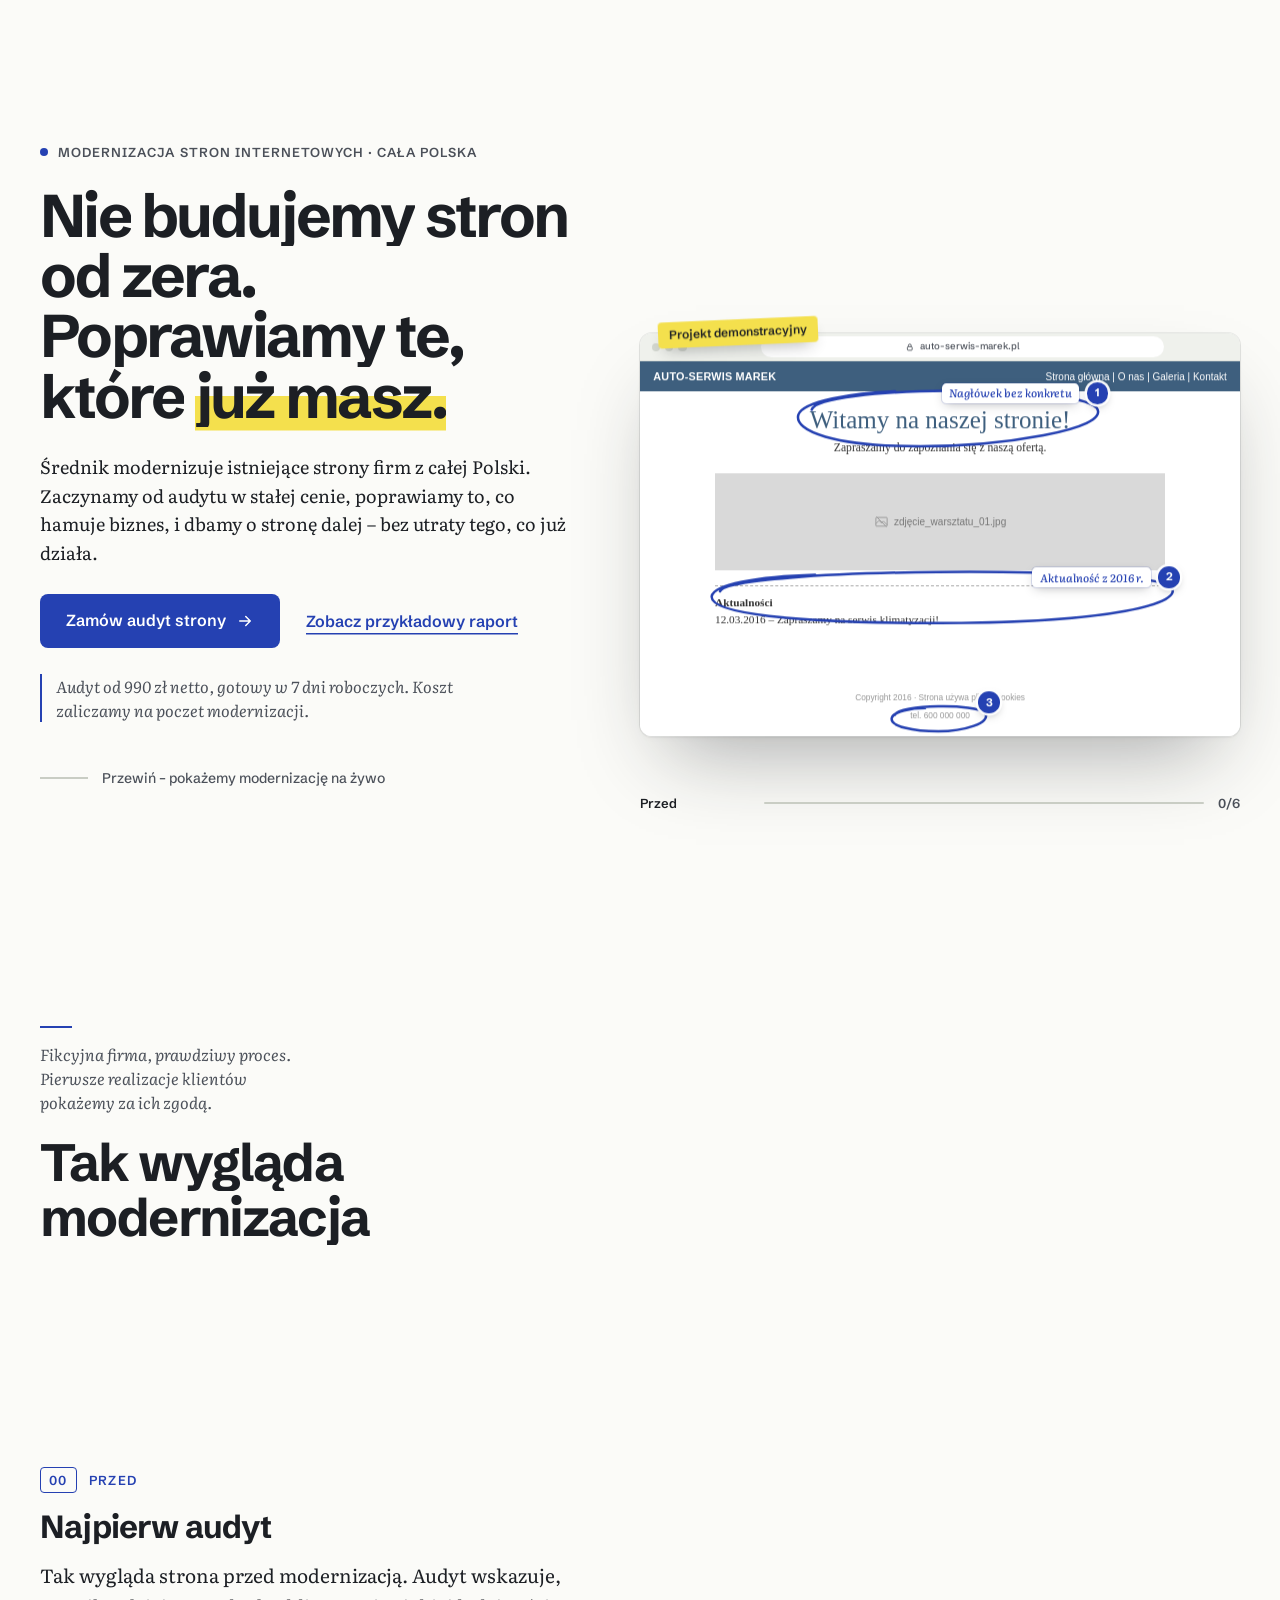
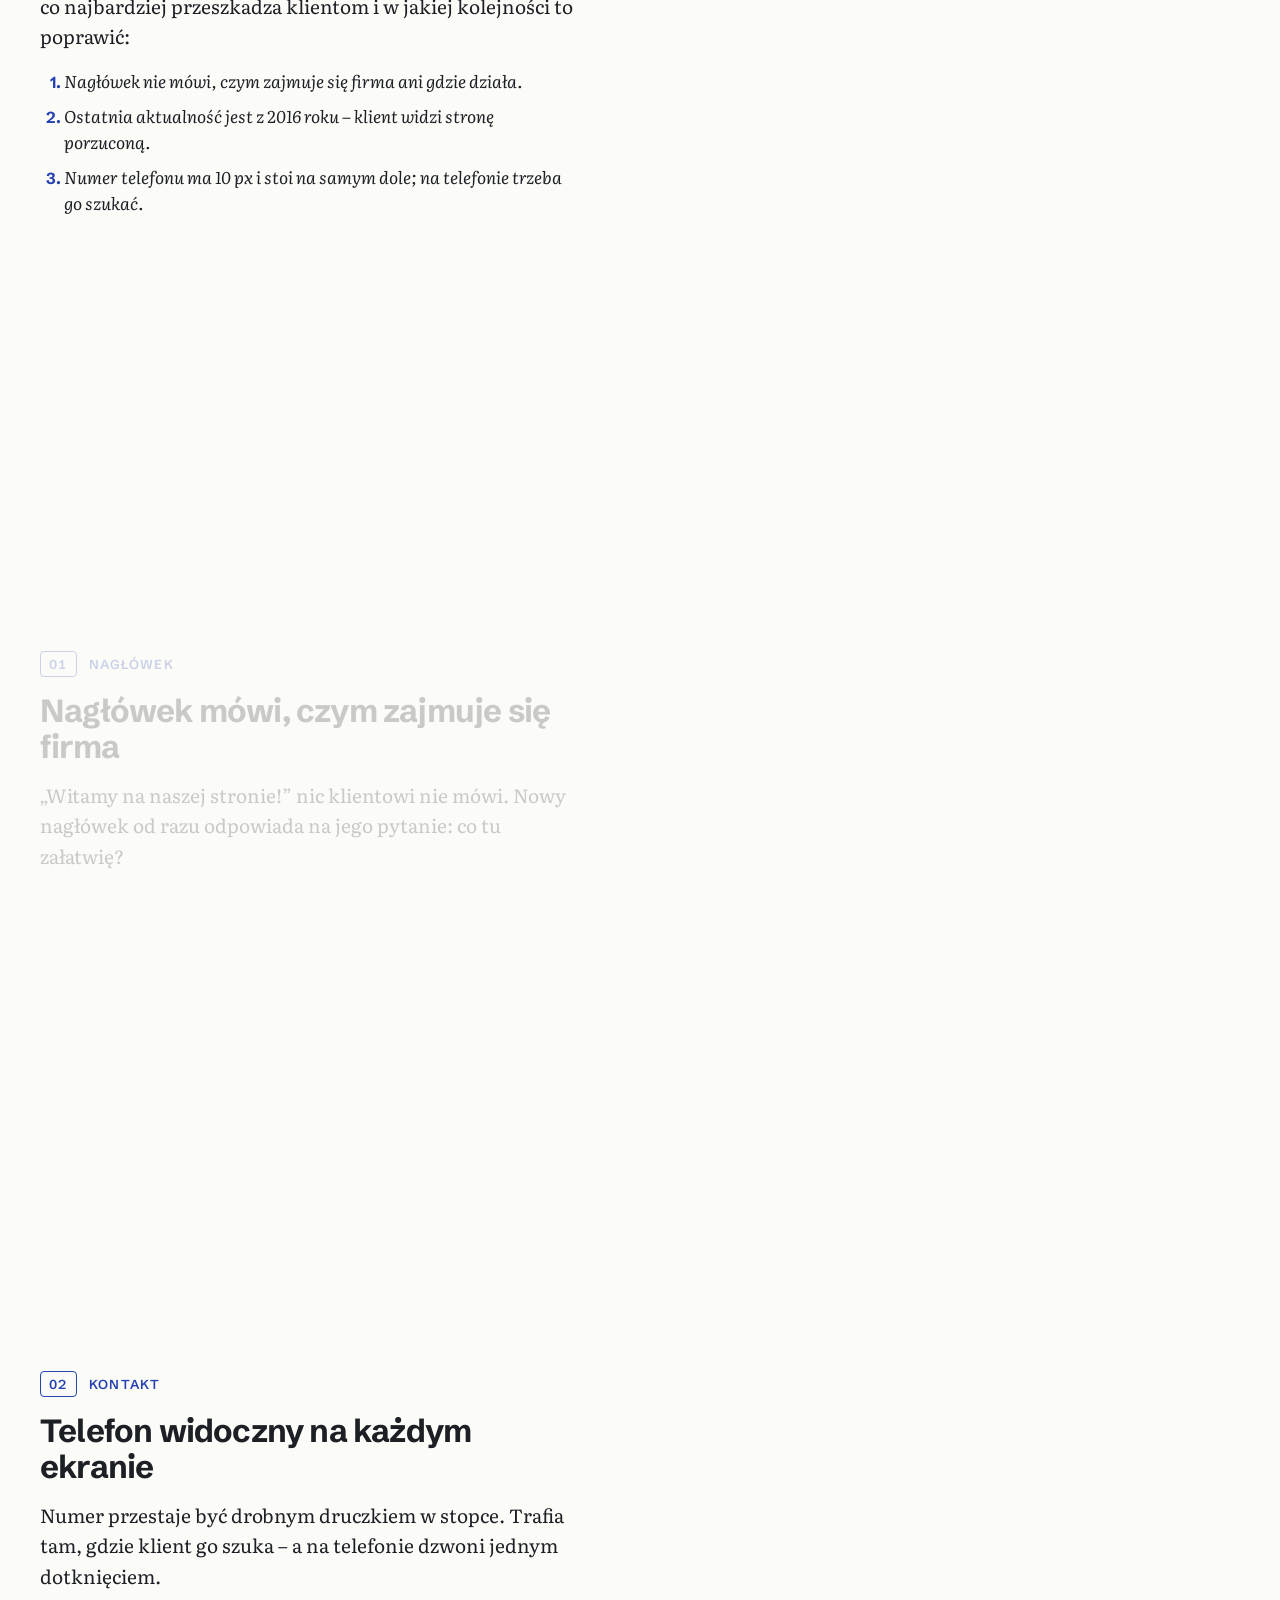
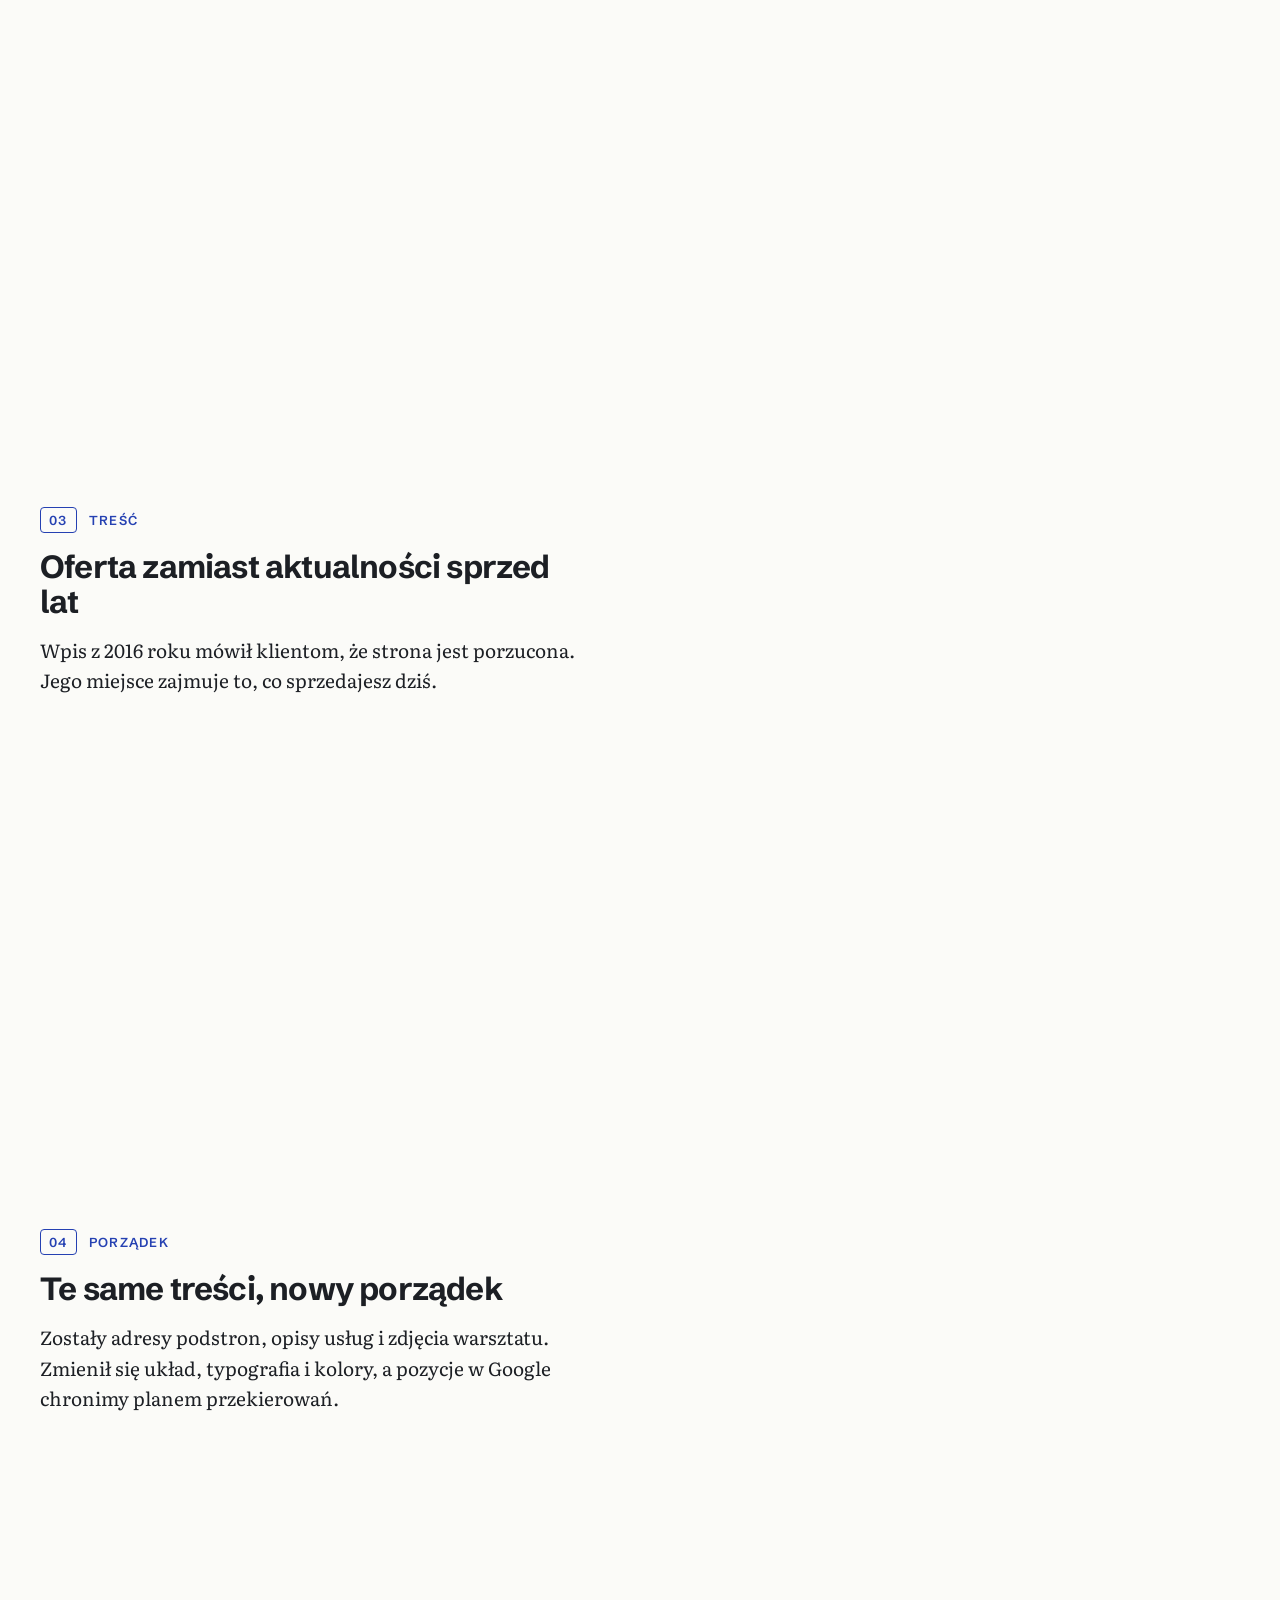
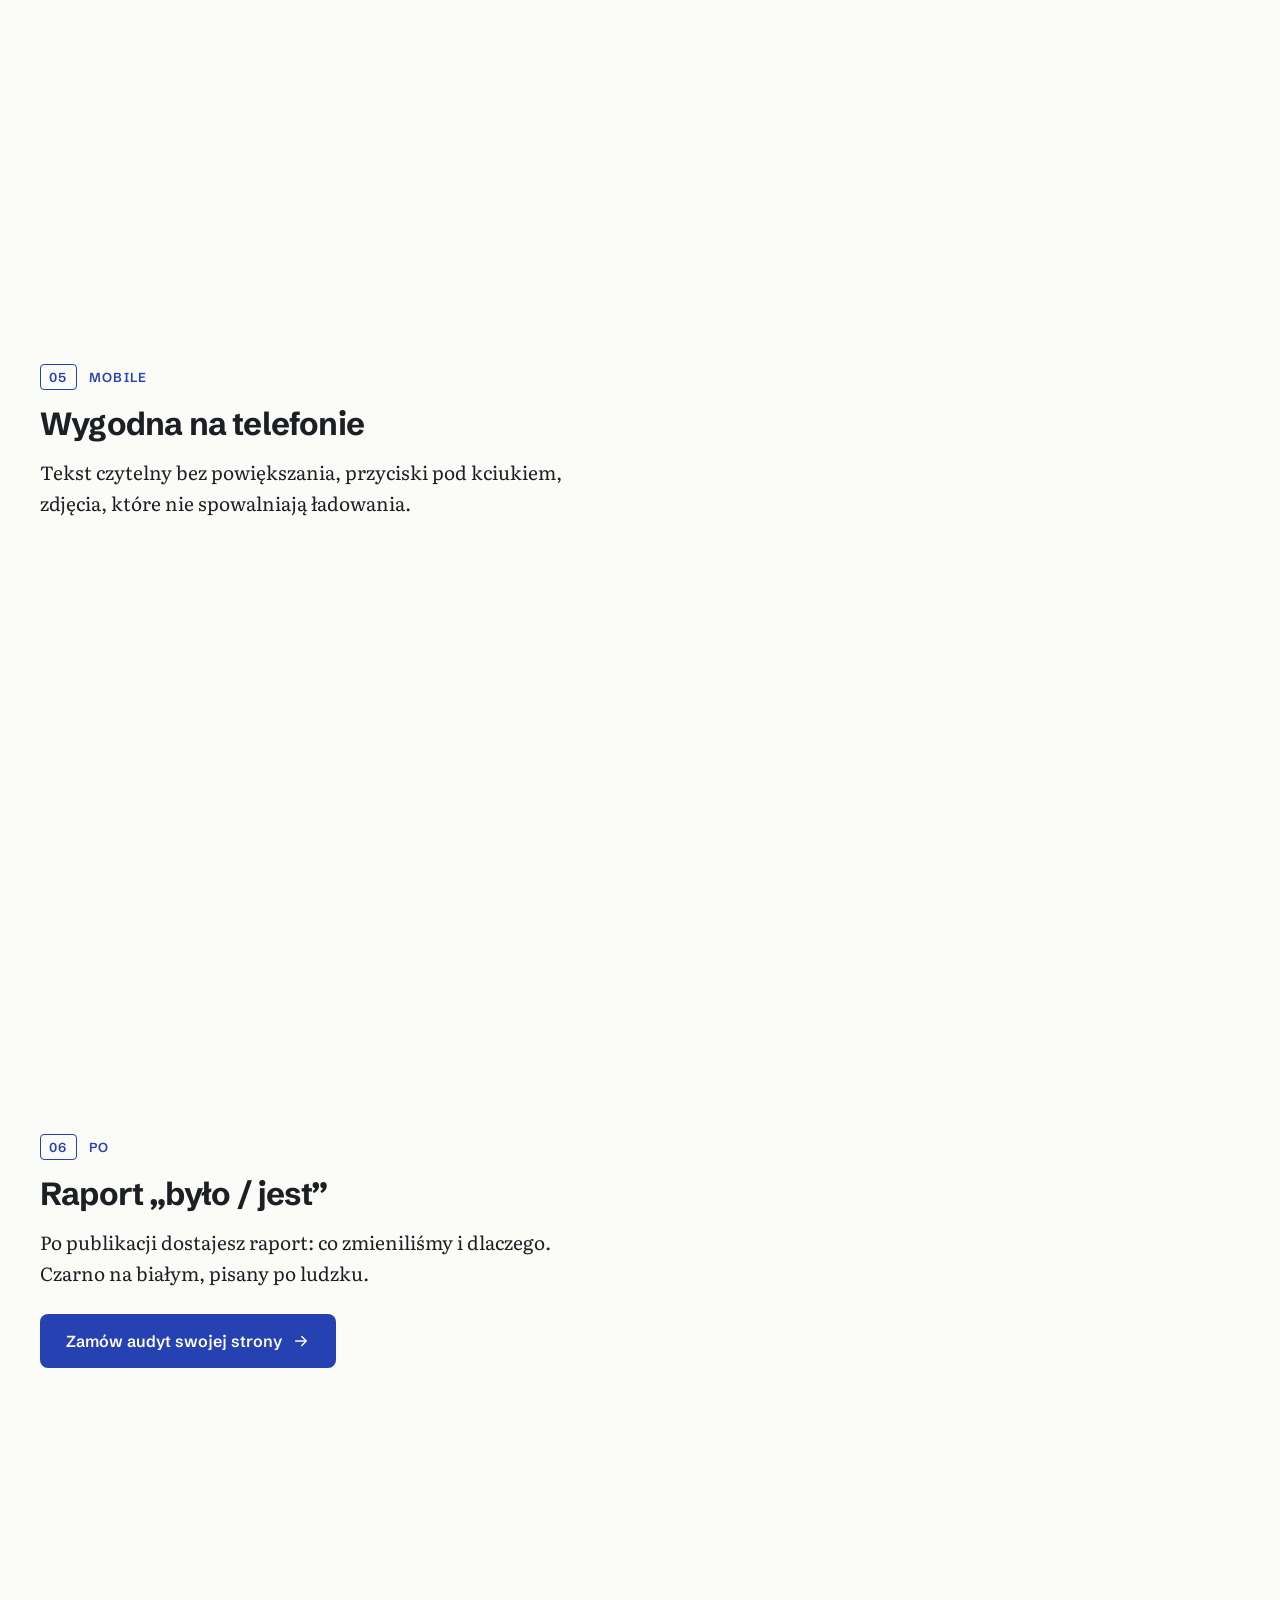
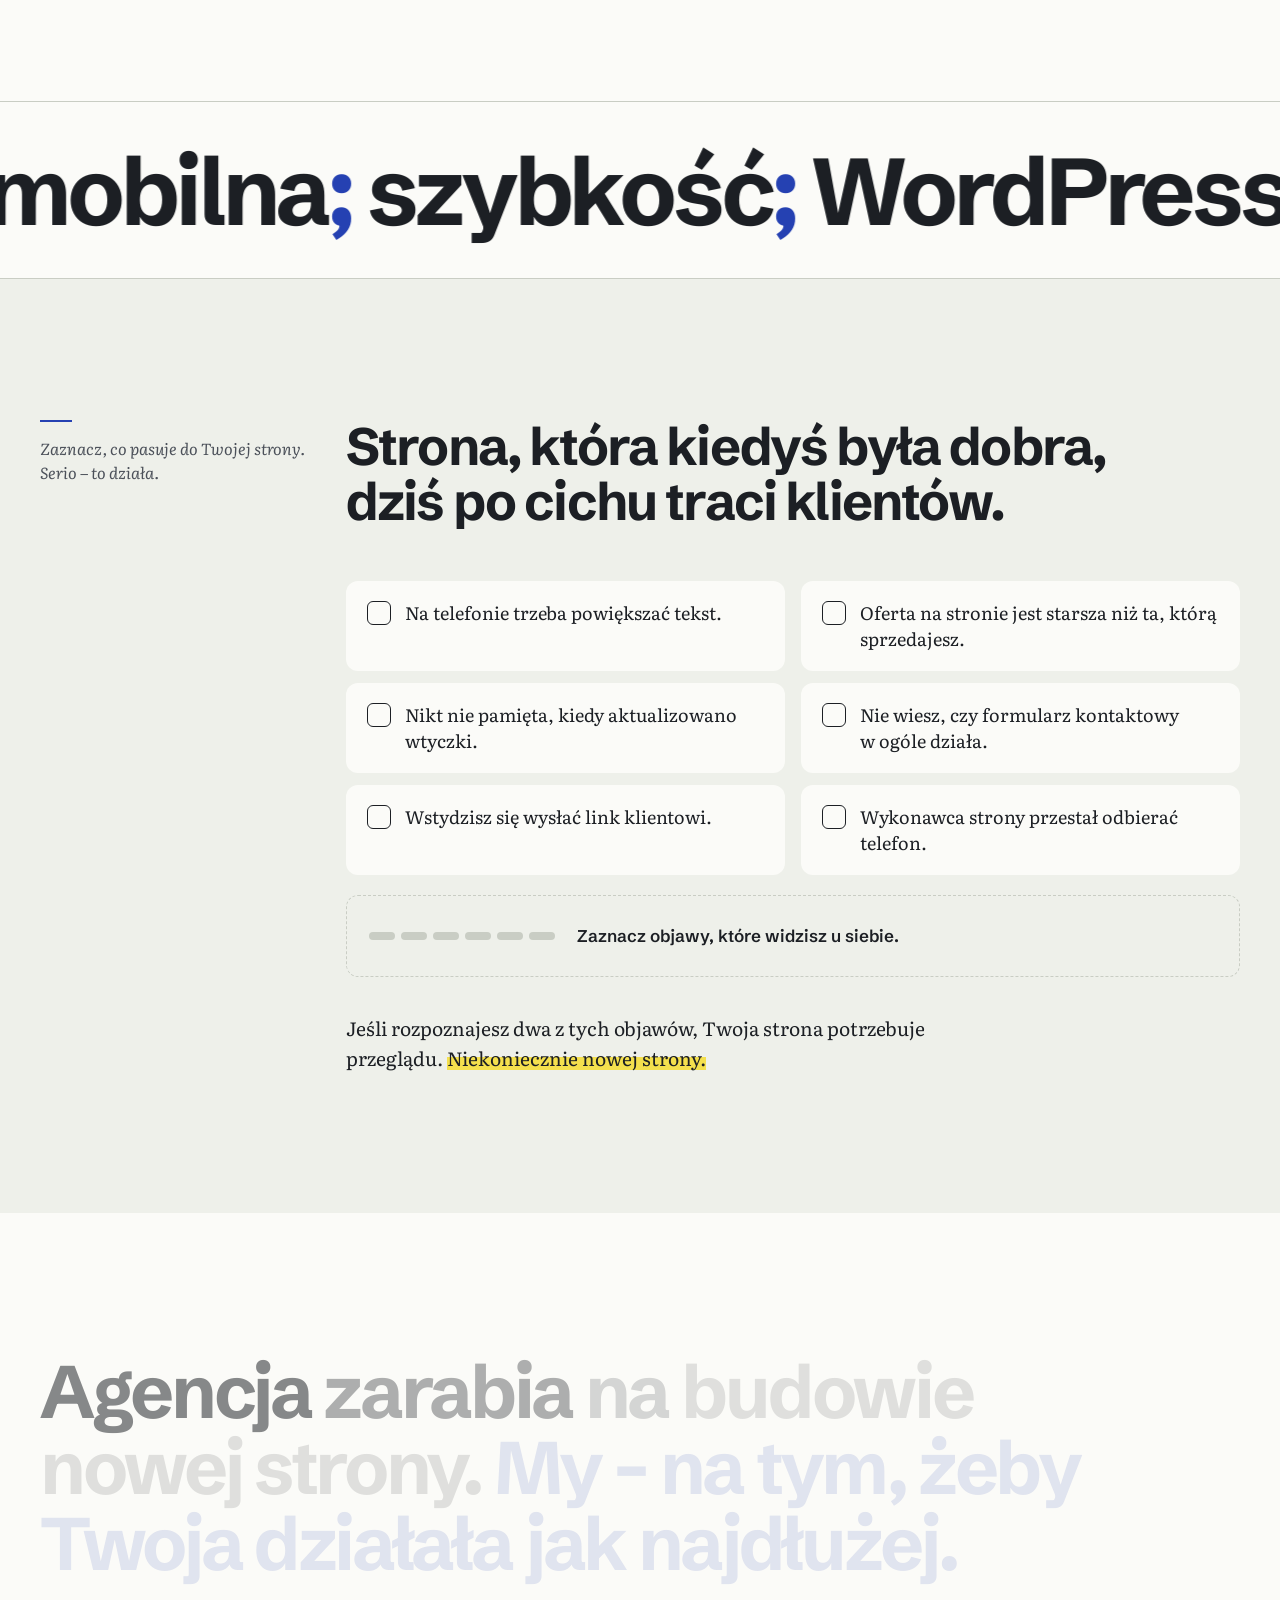
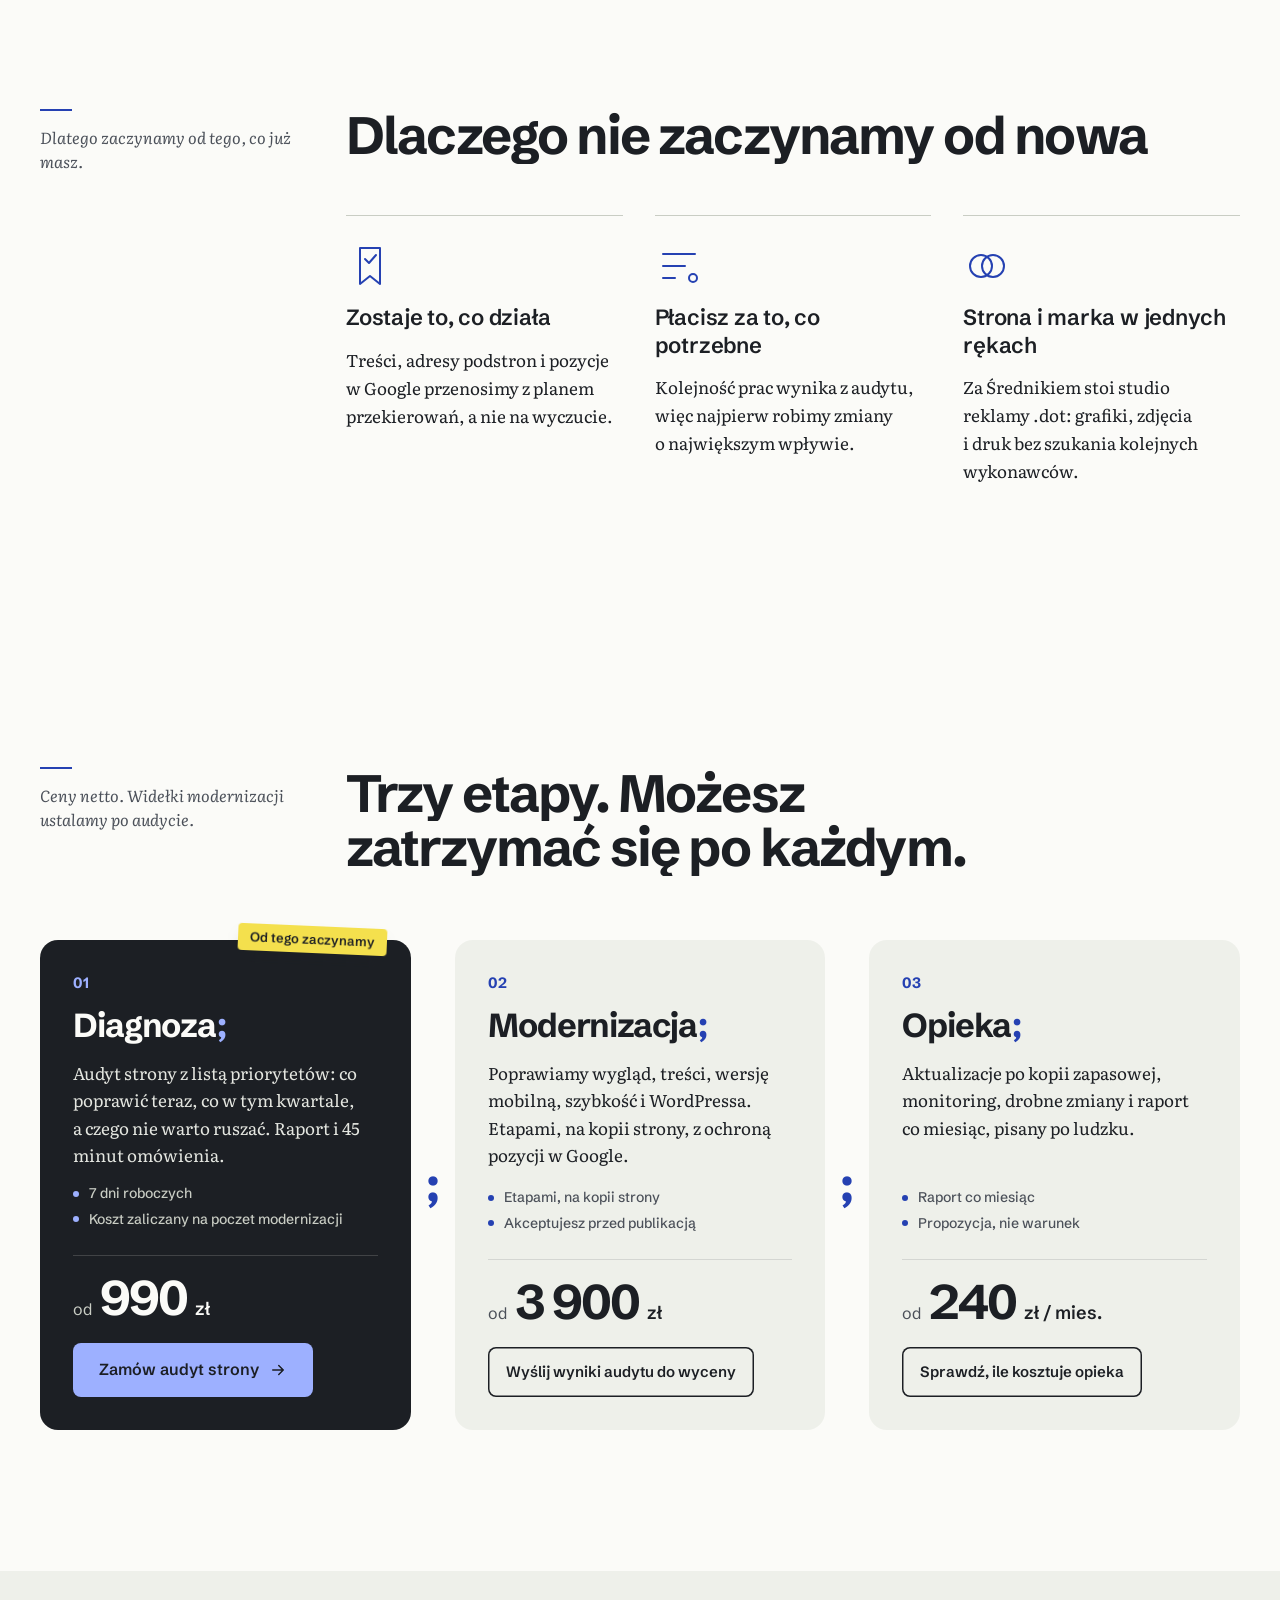
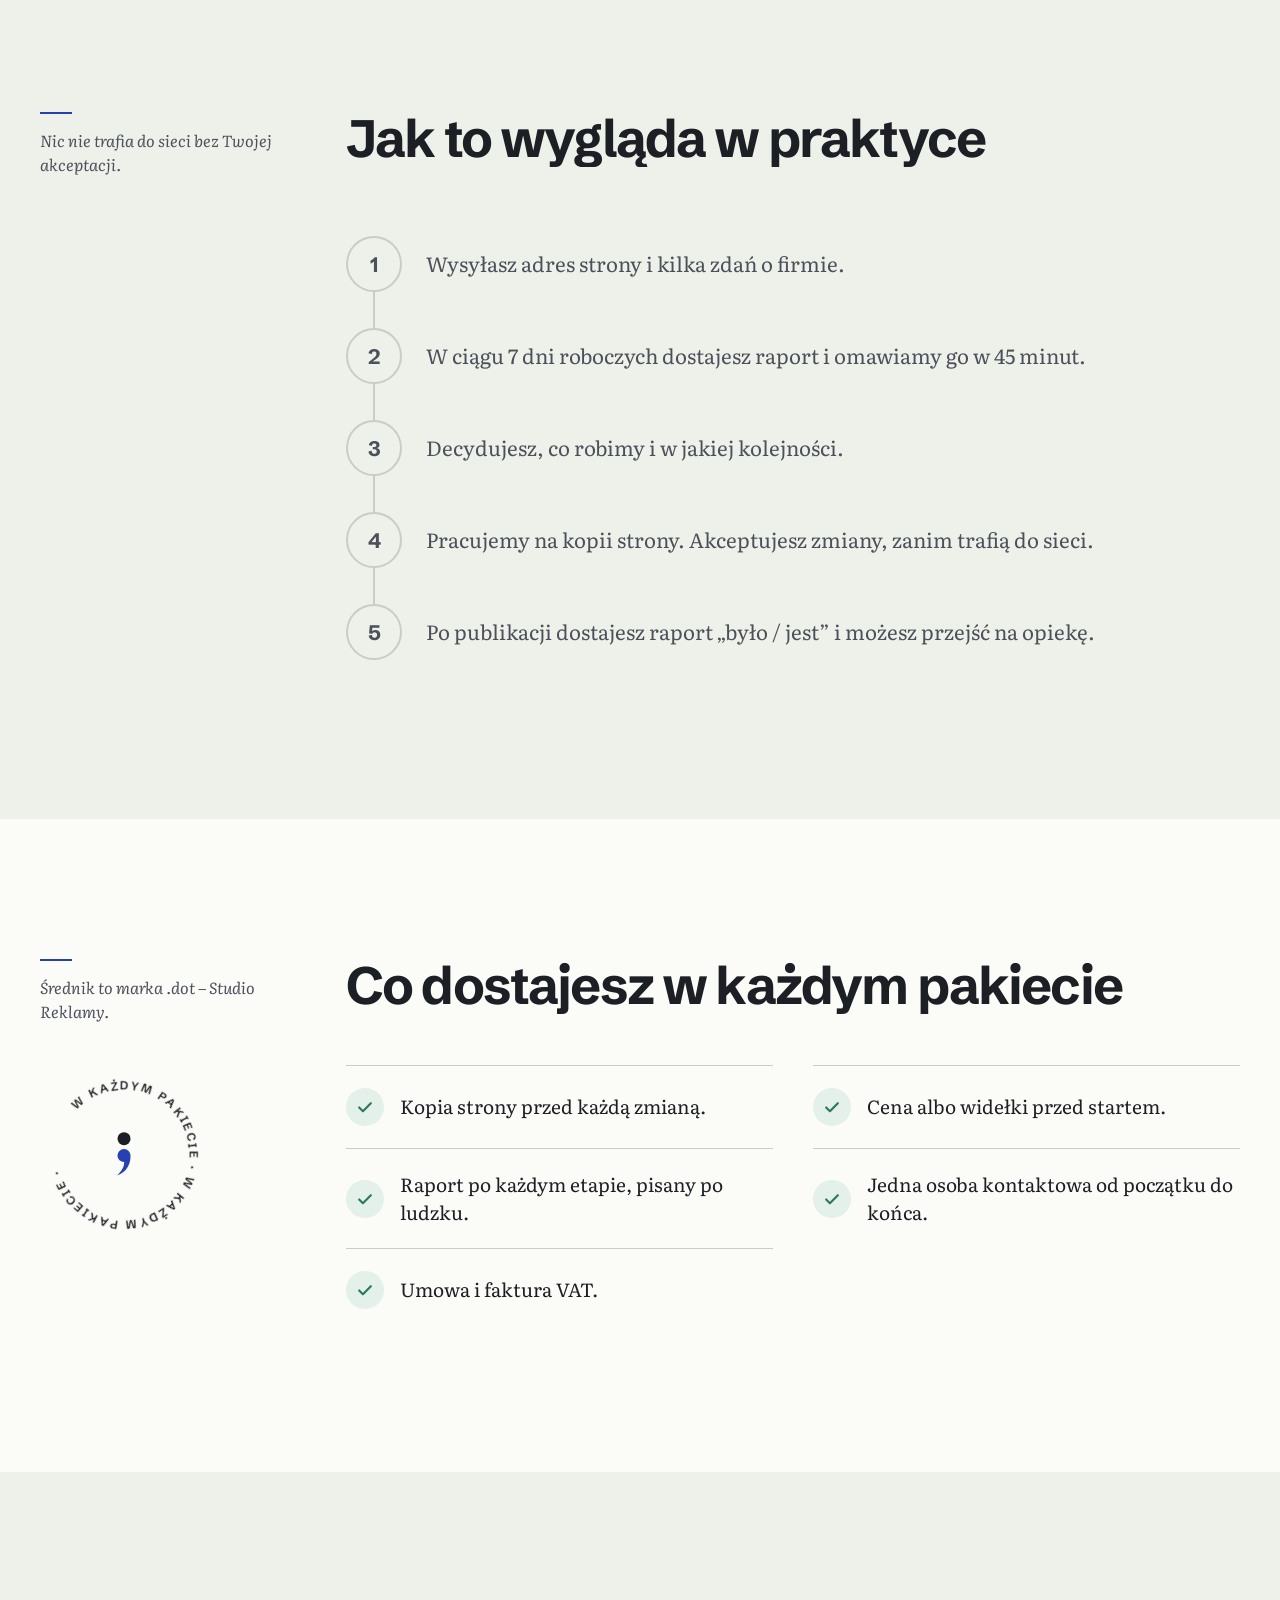
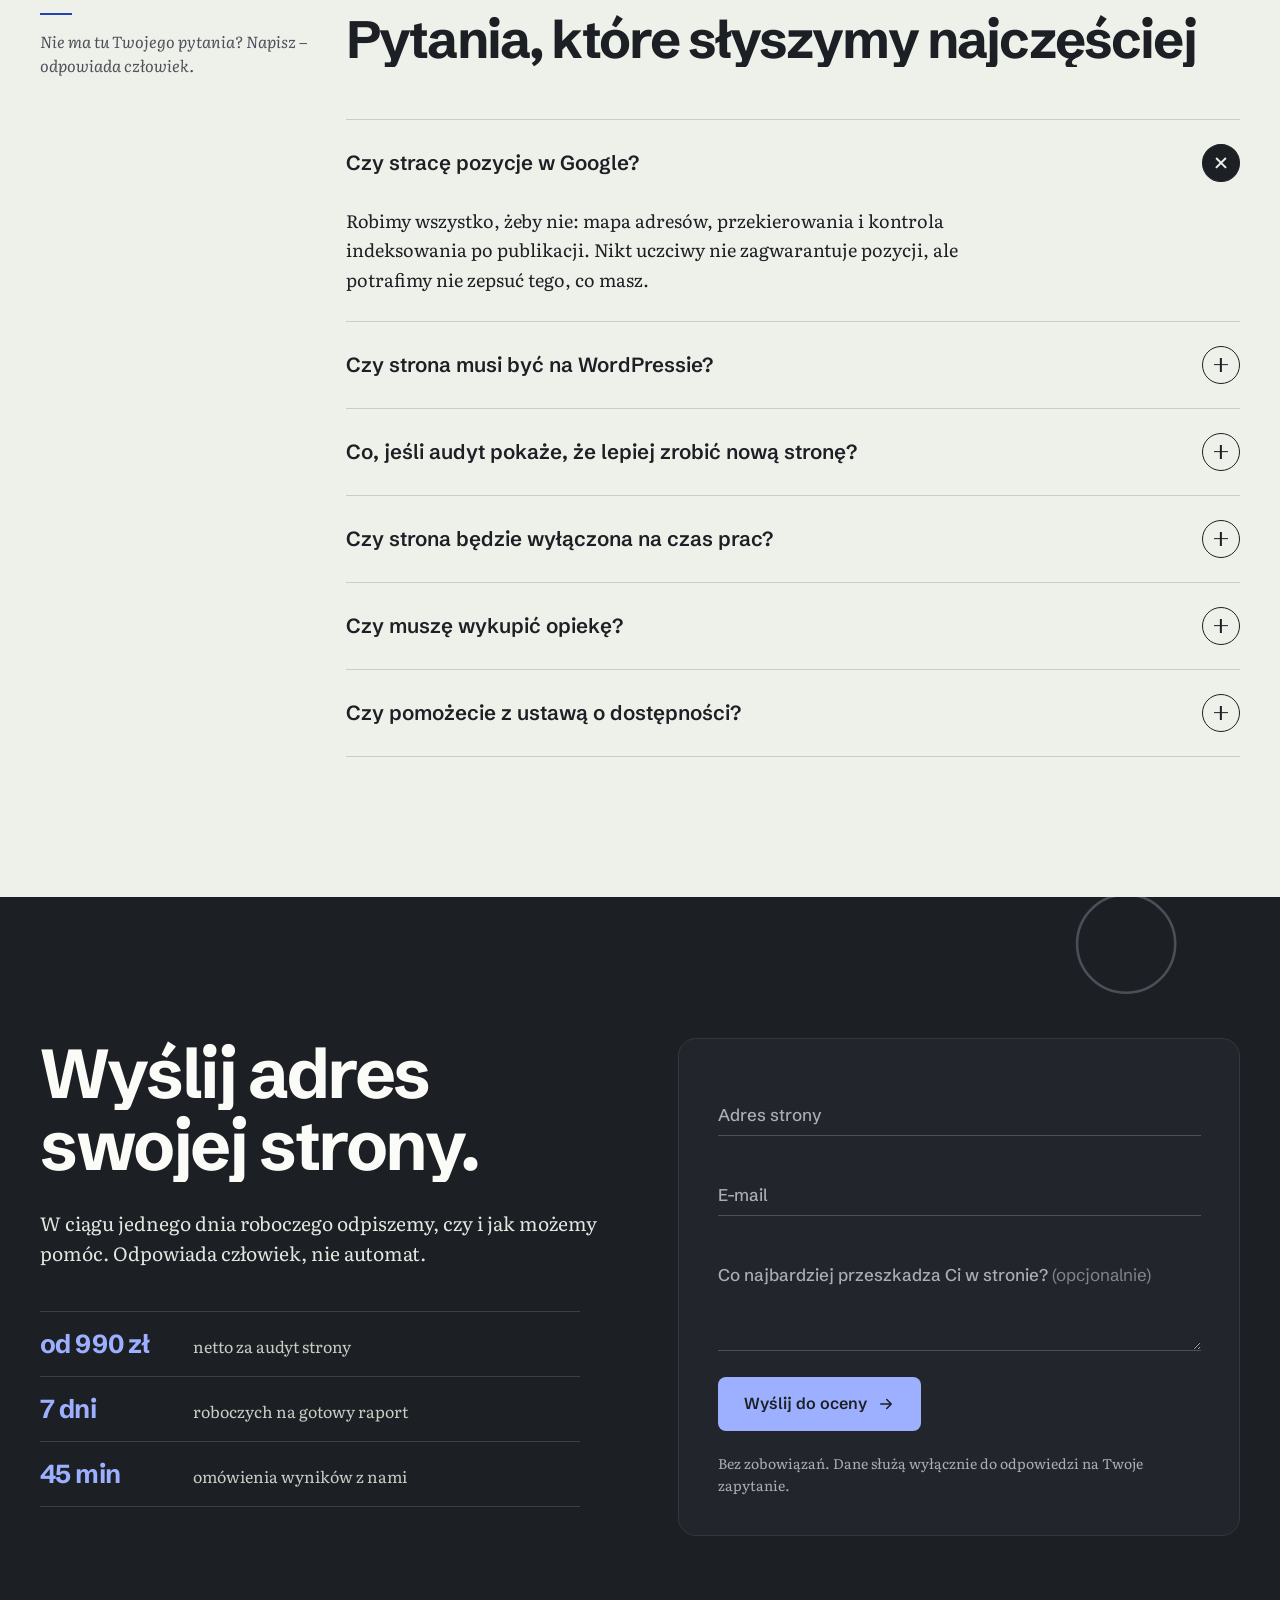
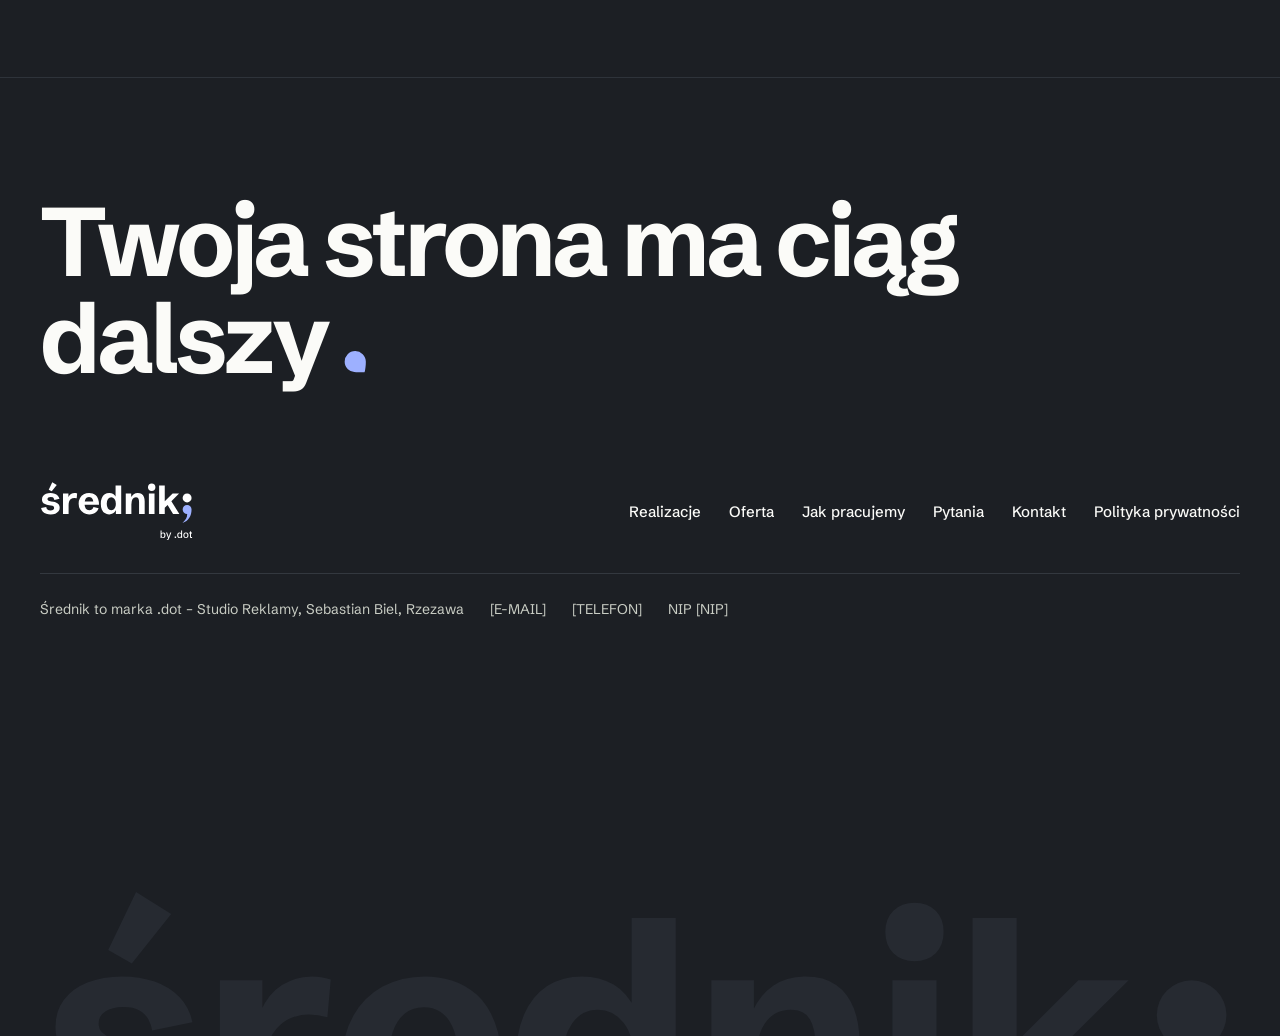
==== index.html @ ba00b5cf "Strona główna Średnik by .dot z animacjami Statyczna strona (HTML/CSS/JS) zbudowana na podstawie pro" ====
<!doctype html>
<html lang="pl" class="no-js" data-theme="light">
<head>
<meta charset="utf-8">
<meta name="viewport" content="width=device-width, initial-scale=1, viewport-fit=cover">
<title>Średnik by .dot&nbsp;– modernizacja stron internetowych</title>
<meta name="description" content="Nie budujemy stron od zera. Poprawiamy te, które już masz. Audyt strony od 990&nbsp;zł netto w 7&nbsp;dni roboczych, modernizacja na kopii strony i opieka po publikacji.">
<meta name="theme-color" content="#FBFBF8">
<link rel="icon" href="assets/img/favicon.svg" type="image/svg+xml">
<meta property="og:type" content="website">
<meta property="og:locale" content="pl_PL">
<meta property="og:site_name" content="Średnik by .dot">
<meta property="og:title" content="Średnik by .dot – Twoja strona ma ciąg dalszy;">
<meta property="og:description" content="Modernizujemy istniejące strony firm z całej Polski. Audyt w stałej cenie, poprawki na kopii strony, opieka po publikacji.">
<meta property="og:image" content="assets/img/og.png">
<meta name="twitter:card" content="summary_large_image">
<link rel="preload" href="assets/fonts/schibsted-grotesk-latin-wght-normal.woff2" as="font" type="font/woff2" crossorigin>
<link rel="preload" href="assets/fonts/literata-latin-opsz-normal.woff2" as="font" type="font/woff2" crossorigin>
<link rel="stylesheet" href="assets/css/style.css">
<script>
  (function (d) {
    d.classList.remove('no-js'); d.classList.add('js');
    var rm = window.matchMedia && matchMedia('(prefers-reduced-motion: reduce)').matches;
    if (!rm) d.classList.add('anim');
    var seen = false; try { seen = sessionStorage.getItem('srednik-intro') === '1'; } catch (e) {}
    if (!rm && !seen) d.classList.add('has-intro');
    // Jeśli skrypty się nie wczytają, pokaż stronę bez animacji
    setTimeout(function () { if (!window.__sr) d.classList.remove('anim', 'has-intro'); }, 3500);
  })(document.documentElement);
</script>
<script type="application/ld+json">
{
  "@context": "https://schema.org",
  "@type": "ProfessionalService",
  "name": "Średnik by .dot",
  "slogan": "Twoja strona ma ciąg dalszy;",
  "description": "Modernizacja istniejących stron internetowych: audyt, modernizacja i opieka nad stroną.",
  "areaServed": { "@type": "Country", "name": "Polska" },
  "address": { "@type": "PostalAddress", "addressLocality": "Rzezawa", "addressCountry": "PL" },
  "founder": { "@type": "Person", "name": "Sebastian Biel" },
  "parentOrganization": { "@type": "Organization", "name": ".dot – Studio Reklamy" },
  "makesOffer": [
    { "@type": "Offer", "name": "Diagnoza – audyt strony", "priceSpecification": { "@type": "PriceSpecification", "minPrice": 990, "priceCurrency": "PLN", "valueAddedTaxIncluded": false } },
    { "@type": "Offer", "name": "Modernizacja strony", "priceSpecification": { "@type": "PriceSpecification", "minPrice": 3900, "priceCurrency": "PLN", "valueAddedTaxIncluded": false } },
    { "@type": "Offer", "name": "Opieka nad stroną", "priceSpecification": { "@type": "UnitPriceSpecification", "minPrice": 240, "priceCurrency": "PLN", "unitText": "miesiąc", "valueAddedTaxIncluded": false } }
  ]
}
</script>
</head>
<body>

<!-- Kształty logo używane w kilku miejscach strony -->
<svg width="0" height="0" style="position:absolute" aria-hidden="true" focusable="false">
  <defs>
    <path id="logo-word" d="M55.1 202.6Q43.2 202.6 32.6 199.1Q22 195.6 14.8 188.3Q7.7 181 5.7 169.2L32.2 164Q33.1 172.9 38.5 177.4Q44 181.9 54 181.9Q63.6 181.9 68.3 178.1Q73 174.2 73 169Q73 164.5 69.4 161.1Q65.7 157.8 56.8 156.4L47.2 154.9Q41.6 154 35.1 152.5Q28.7 150.9 23 147.9Q17.4 144.8 13.8 139.4Q10.2 133.9 10.2 125.3Q10.2 114.8 15.8 107.4Q21.4 99.9 31.3 96Q41.3 92 54.1 92Q65.9 92 75.7 95.4Q85.5 98.9 92 105.6Q98.6 112.3 100.6 122.2L74 127.7Q73.3 123.6 71.4 120.1Q69.5 116.6 65.6 114.4Q61.7 112.2 55 112.2Q47.5 112.2 43.1 115.2Q38.7 118.1 38.7 123.1Q38.7 126.8 41.2 129.2Q43.7 131.6 48 133Q52.3 134.4 57.8 135.4L68.8 137.3Q77.1 138.6 84.7 141.9Q92.3 145.3 97 151.5Q101.8 157.8 101.8 168Q101.8 179.2 95.7 186.9Q89.6 194.7 79 198.6Q68.5 202.6 55.1 202.6ZM60.6 83.5 45 74.6 63.4 36.2 86.6 50.8Z M118.7 200V94.5H146.8V118.3L145.6 115.2Q150.6 103.4 159.7 97.7Q168.8 92 179.5 92Q182.6 92 185.7 92.5Q188.8 92.9 191.9 94.1L189.7 119Q183.3 117.2 177.4 117.2Q172.6 117.2 167.4 118.8Q162.2 120.5 157.8 124.7Q153.3 128.8 150.5 136.4Q147.8 143.9 147.8 155.6V200Z M254.3 202.6Q238.8 202.6 226.5 195.8Q214.1 189 206.9 176.6Q199.7 164.2 199.7 147.1Q199.7 130.3 206.8 117.9Q213.8 105.5 226.1 98.7Q238.4 92 254.1 92Q262.8 92 271.8 94.6Q280.7 97.3 288.2 104Q295.7 110.7 300.3 122.6Q304.9 134.6 304.9 153.1H218.4V136.5H279L275.9 141.7Q275.1 131.2 272 124.7Q268.9 118.2 264.1 115.3Q259.3 112.4 253.3 112.4Q245.6 112.4 240.4 116.8Q235.3 121.2 232.7 129Q230.1 136.9 230.1 147.3Q230.1 162.9 236 172Q241.9 181.1 254.1 181.1Q262 181.1 267.8 177Q273.5 172.9 276.5 164.5L302.9 171.2Q299.1 182.1 291.6 189Q284.1 196 274.4 199.3Q264.7 202.6 254.3 202.6Z M357.4 202.6Q344.1 202.6 334.4 195.9Q324.6 189.3 319.3 176.9Q314.1 164.4 314.1 147.1Q314.1 129.7 319.4 117.3Q324.7 105 334.5 98.5Q344.3 92 357.8 92Q369.5 92 378.6 97.4Q387.8 102.8 393.4 115L390.5 115.2V53.5H419.6V200H392V178.8L392.3 180.3Q387 191.7 377.9 197.1Q368.8 202.6 357.4 202.6ZM367.9 180.5Q374.8 180.5 380.2 176.9Q385.6 173.3 388.7 165.9Q391.9 158.5 391.9 147.4Q391.9 130.8 385 122.4Q378.2 114 368.2 114Q357.6 114 351.3 122.9Q344.9 131.8 344.9 147.7Q344.9 163.2 351 171.8Q357.2 180.5 367.9 180.5Z M443.1 200V94.5H471.2V118.9L470.5 114.5Q475.3 104.1 484.1 98Q492.8 92 505.3 92Q517.6 92 525.5 97.6Q533.3 103.1 537.1 113Q540.9 122.8 540.9 135.7V200H511.8V137.6Q511.8 126.4 508.1 120.2Q504.4 114 495.3 114Q484.4 114 478.3 123.3Q472.2 132.6 472.2 151.7V200Z M562.6 200V94.5H591.7V200ZM577.2 81.9Q568.5 81.9 563.2 76.7Q557.9 71.4 557.9 62.7Q557.9 53.9 563.2 48.7Q568.5 43.4 577.2 43.4Q585.9 43.4 591.2 48.7Q596.4 53.9 596.4 62.7Q596.4 71.4 591.2 76.7Q585.9 81.9 577.2 81.9Z M615.5 200V53.5H644.6V135.1L685.3 94.5H718.5L678.8 134L720 200H687.5L659.3 154.1L644.6 168.7V200Z"/>
    <path id="logo-by" d="M636.9 324.6Q634.1 324.6 631.5 323.3Q629 321.9 627.6 318.7L627.9 318.5V324H623V285.9H628.2V302.2L627.7 301.8Q628.9 298.8 631.5 297.4Q634 296 636.9 296Q640.3 296 642.8 297.7Q645.4 299.4 646.8 302.7Q648.2 305.9 648.2 310.3Q648.2 314.7 646.8 318Q645.4 321.2 642.8 322.9Q640.3 324.6 636.9 324.6ZM635.3 320.5Q638.5 320.5 640.6 317.8Q642.6 315.1 642.6 310.2Q642.6 305.4 640.6 302.7Q638.7 300.1 635.4 300.1Q633.3 300.1 631.6 301.2Q630 302.2 629 304.5Q628 306.7 628 310.2Q628 315.4 630.1 317.9Q632.3 320.5 635.3 320.5Z M655.6 333.9V329.8H659.9Q660.4 329.8 660.7 329.5Q660.9 329.3 661.1 328.6L663 323.5L662.5 325.6L651.3 296.6H657L665.3 321L664.4 320.8L672.7 296.6H678.4L665.5 330.4Q664.8 332.1 663.4 333Q662 333.9 660.3 333.9Z  M699.6 324.6Q697.8 324.6 696.6 323.4Q695.4 322.2 695.4 320.4Q695.4 318.6 696.6 317.4Q697.8 316.2 699.6 316.2Q701.4 316.2 702.6 317.4Q703.8 318.6 703.8 320.4Q703.8 322.2 702.6 323.4Q701.4 324.6 699.6 324.6Z M720.3 324.6Q716.9 324.6 714.4 322.9Q711.8 321.1 710.4 317.9Q709 314.7 709 310.3Q709 305.8 710.4 302.6Q711.9 299.4 714.4 297.7Q716.9 296 720.3 296Q723.1 296 725.7 297.3Q728.2 298.7 729.6 301.9L729.1 302V285.9H734.2V324H729.4V318.3L729.5 318.7Q728.3 321.7 725.8 323.2Q723.2 324.6 720.3 324.6ZM721.9 320.5Q723.9 320.5 725.6 319.4Q727.3 318.3 728.3 316.1Q729.3 313.8 729.3 310.4Q729.3 305.1 727.1 302.6Q725 300.1 721.9 300.1Q718.7 300.1 716.6 302.8Q714.6 305.4 714.6 310.4Q714.6 315.2 716.6 317.8Q718.5 320.5 721.9 320.5Z M753.8 324.6Q749.9 324.6 746.9 322.8Q743.9 321 742.2 317.8Q740.5 314.5 740.5 310.3Q740.5 306 742.2 302.8Q743.9 299.6 746.9 297.8Q749.9 296 753.8 296Q757.8 296 760.8 297.8Q763.8 299.6 765.5 302.8Q767.1 306 767.1 310.3Q767.1 314.5 765.5 317.8Q763.8 321 760.8 322.8Q757.8 324.6 753.8 324.6ZM753.8 320.5Q757.4 320.5 759.5 317.8Q761.6 315 761.6 310.3Q761.6 305.5 759.5 302.8Q757.4 300.1 753.8 300.1Q750.2 300.1 748.1 302.8Q746.1 305.5 746.1 310.3Q746.1 315 748.1 317.8Q750.2 320.5 753.8 320.5Z M779.8 324Q777.8 324 776.5 322.8Q775.1 321.6 775.1 319.7V300.7H770.9V296.6H775.1V290.9L780.3 289.8V296.6H785.6V300.7H780.3V318.5Q780.3 319.3 780.5 319.6Q780.8 319.9 781.6 319.9H785.8V324Z"/>
    <g id="mock-photo">
                    <rect width="400" height="240" fill="#E7ECF1"/>
                    <rect x="34" y="26" width="332" height="182" fill="#27303B"/>
                    <rect x="34" y="26" width="332" height="40" fill="#CDD6DF"/>
                    <path d="M34 36h332M34 46h332M34 56h332" stroke="#B9C4CF" stroke-width="2"/>
                    <path d="M200 66v12" stroke="#8D99A6" stroke-width="2"/>
                    <path d="M184 78h32l-6 8h-20z" fill="#F4E04D"/>
                    <path d="M190 86h20l60 122H130z" fill="#F4E04D" opacity=".12"/>
                    <path d="M56 96h40v56H56zM304 96h40v56h-40z" fill="#323C49"/>
                    <path d="M62 104h28M62 114h20M310 104h28M310 114h22" stroke="#5B6876" stroke-width="3" stroke-linecap="round"/>
                    <rect y="208" width="400" height="32" fill="#C6CFD8"/>
                    <path d="M0 208h400" stroke="#AEB9C4" stroke-width="2"/>
                    <g transform="translate(70 118)">
                      <ellipse cx="130" cy="90" rx="128" ry="7" fill="#11161C" opacity=".35"/>
                      <path d="M8 62C8 48 18 42 34 40l36-4c14-16 34-24 62-24h28c22 0 38 10 50 24l22 4c14 3 20 10 20 22v8c0 4-3 6-7 6H15c-4 0-7-2-7-6z" fill="#C2410C"/>
                      <path d="M80 38c12-14 28-19 48-19h6v19zM142 19h16c18 0 30 7 40 19h-56z" fill="#DDE6EF"/>
                      <path d="M20 58h228" stroke="#9A330A" stroke-width="2"/>
                      <circle cx="62" cy="76" r="19" fill="#1C1F24"/><circle cx="62" cy="76" r="8" fill="#C9CDC4"/>
                      <circle cx="200" cy="76" r="19" fill="#1C1F24"/><circle cx="200" cy="76" r="8" fill="#C9CDC4"/>
                      <rect x="238" y="47" width="12" height="7" rx="3.5" fill="#F4E04D"/>
                    </g>
    </g>
    <path id="logo-comma" d="M 783.07 177 C 783.07 210.35 768.12 235.65 735.92 247.15 C 752.02 231.05 761.22 217.25 760.53 200 A 23 23 0 1 1 783.07 177 Z"/>
  </defs>
</svg>

<!-- Intro: logo składa się z kropki i przecinka -->
<div class="intro" aria-hidden="true">
  <svg class="intro__logo" viewBox="0 20 800 330">
    <defs><clipPath id="intro-clip"><rect class="intro__clip" x="0" y="0" width="0" height="400"/></clipPath></defs>
    <use href="#logo-word" class="intro__word" clip-path="url(#intro-clip)" fill="#1C1F24"/>
    <circle class="intro__dot" cx="760.07" cy="117.53" r="23" fill="#1C1F24"/>
    <use href="#logo-comma" class="intro__comma" fill="#2541B2"/>
    <use href="#logo-by" class="intro__by" fill="#1C1F24"/>
  </svg>
</div>

<a class="skip" href="#tresc">Przejdź do treści</a>

<header class="hdr" data-hdr>
  <div class="wrap hdr__in">
    <a class="hdr__logo" href="#top" aria-label="Średnik by .dot – strona główna">
      <svg viewBox="0 30 792 310" role="img" aria-label="Średnik by .dot">
        <use href="#logo-word" fill="currentColor"/>
        <circle class="logo-dot" cx="760.07" cy="117.53" r="23" fill="currentColor"/>
        <use href="#logo-comma" class="logo-comma" fill="#2541B2"/>
        <use href="#logo-by" fill="currentColor"/>
      </svg>
    </a>
    <nav class="hdr__nav" aria-label="Główna">
      <a href="#realizacje">Realizacje</a>
      <a href="#oferta">Oferta</a>
      <a href="#proces">Jak pracujemy</a>
      <a href="#o-nas">O nas</a>
    </nav>
    <a class="btn btn--primary btn--sm hdr__cta" href="#kontakt" data-magnetic><span class="btn__label">Zamów audyt</span></a>
    <button class="hdr__burger" type="button" aria-expanded="false" aria-controls="menu" aria-label="Otwórz menu" data-burger>
      <span></span><span></span>
    </button>
  </div>
  <div class="hdr__progress" data-progress></div>
</header>

<div class="menu" id="menu" data-menu hidden>
  <nav class="menu__nav" aria-label="Menu mobilne">
    <a href="#realizacje"><span>Realizacje</span></a>
    <a href="#oferta"><span>Oferta</span></a>
    <a href="#proces"><span>Jak pracujemy</span></a>
    <a href="#o-nas"><span>O nas</span></a>
    <a href="#faq"><span>Pytania</span></a>
  </nav>
  <a class="btn btn--primary menu__cta" href="#kontakt"><span class="btn__label">Zamów audyt strony</span></a>
  <p class="menu__tag">Twoja strona ma ciąg dalszy<span>;</span></p>
</div>

<main id="tresc">

<!-- ============ HERO + MODERNIZACJA NA ŻYWO ============ -->
<section class="story" id="top" data-story>
  <div class="wrap story__grid">

    <div class="story__text">
      <div class="hero">
        <p class="eyebrow" data-hero="eyebrow"><span class="eyebrow__dot"></span>Modernizacja stron internetowych · cała Polska</p>
        <h1 class="hero__title" data-hero="title">Nie budujemy stron od zera. Poprawiamy te, które <span class="hl" data-hl>już masz.</span></h1>
        <p class="hero__lead" data-hero="lead">Średnik modernizuje istniejące strony firm z&nbsp;całej Polski. Zaczynamy od audytu w&nbsp;stałej cenie, poprawiamy to, co hamuje biznes, i&nbsp;dbamy o&nbsp;stronę dalej&nbsp;– bez utraty tego, co już działa.</p>
        <div class="hero__ctas" data-hero="ctas">
          <a class="btn btn--primary" href="#kontakt" data-magnetic><span class="btn__label">Zamów audyt strony</span><svg class="btn__icon" viewBox="0 0 24 24" aria-hidden="true"><path d="M5 12h14M13 6l6 6-6 6"/></svg></a>
          <a class="link-arrow" href="#raport">Zobacz przykładowy raport</a>
        </div>
        <p class="note-line" data-hero="note">Audyt od 990&nbsp;zł netto, gotowy w&nbsp;7&nbsp;dni roboczych. Koszt zaliczamy na poczet modernizacji.</p>
        <a class="scroll-cue" href="#realizacje" data-hero="cue">
          <span class="scroll-cue__line" aria-hidden="true"></span>
          Przewiń&nbsp;– pokażemy modernizację na żywo
        </a>
      </div>

      <div class="steps" id="realizacje">
        <header class="steps__intro">
          <p class="note" data-note>Fikcyjna firma, prawdziwy proces. Pierwsze realizacje klientów pokażemy za ich zgodą.</p>
          <h2 class="h2" data-split>Tak wygląda modernizacja</h2>
        </header>

        <article class="step" data-step="0">
          <p class="step__num"><span>00</span> Przed</p>
          <h3 class="step__title">Najpierw audyt</h3>
          <p>Tak wygląda strona przed modernizacją. Audyt wskazuje, co najbardziej przeszkadza klientom i&nbsp;w&nbsp;jakiej kolejności to poprawić:</p>
          <ol class="step__issues">
            <li>Nagłówek nie mówi, czym zajmuje się firma ani gdzie działa.</li>
            <li>Ostatnia aktualność jest z&nbsp;2016&nbsp;roku&nbsp;– klient widzi stronę porzuconą.</li>
            <li>Numer telefonu ma 10&nbsp;px i&nbsp;stoi na samym dole; na telefonie trzeba go szukać.</li>
          </ol>
        </article>

        <article class="step" data-step="1">
          <p class="step__num"><span>01</span> Nagłówek</p>
          <h3 class="step__title">Nagłówek mówi, czym zajmuje się firma</h3>
          <p>„Witamy na naszej stronie!” nic klientowi nie mówi. Nowy nagłówek od razu odpowiada na jego pytanie: co tu załatwię?</p>
        </article>

        <article class="step" data-step="2">
          <p class="step__num"><span>02</span> Kontakt</p>
          <h3 class="step__title">Telefon widoczny na każdym ekranie</h3>
          <p>Numer przestaje być drobnym druczkiem w&nbsp;stopce. Trafia tam, gdzie klient go szuka&nbsp;– a&nbsp;na telefonie dzwoni jednym dotknięciem.</p>
        </article>

        <article class="step" data-step="3">
          <p class="step__num"><span>03</span> Treść</p>
          <h3 class="step__title">Oferta zamiast aktualności sprzed lat</h3>
          <p>Wpis z&nbsp;2016&nbsp;roku mówił klientom, że strona jest porzucona. Jego miejsce zajmuje to, co sprzedajesz dziś.</p>
        </article>

        <article class="step" data-step="4">
          <p class="step__num"><span>04</span> Porządek</p>
          <h3 class="step__title">Te same treści, nowy porządek</h3>
          <p>Zostały adresy podstron, opisy usług i&nbsp;zdjęcia warsztatu. Zmienił się układ, typografia i&nbsp;kolory, a&nbsp;pozycje w&nbsp;Google chronimy planem przekierowań.</p>
        </article>

        <article class="step" data-step="5">
          <p class="step__num"><span>05</span> Mobile</p>
          <h3 class="step__title">Wygodna na telefonie</h3>
          <p>Tekst czytelny bez powiększania, przyciski pod kciukiem, zdjęcia, które nie spowalniają ładowania.</p>
        </article>

        <article class="step" data-step="6" id="raport">
          <p class="step__num"><span>06</span> Po</p>
          <h3 class="step__title">Raport „było / jest”</h3>
          <p>Po publikacji dostajesz raport: co zmieniliśmy i&nbsp;dlaczego. Czarno na białym, pisany po ludzku.</p>
          <a class="btn btn--primary" href="#kontakt" data-magnetic><span class="btn__label">Zamów audyt swojej strony</span><svg class="btn__icon" viewBox="0 0 24 24" aria-hidden="true"><path d="M5 12h14M13 6l6 6-6 6"/></svg></a>
        </article>
      </div>
    </div>

    <!-- Makieta: stara strona, która modernizuje się w trakcie przewijania -->
    <div class="story__visual">
      <figure class="stage" data-stage aria-label="Demonstracja: strona Auto-Serwisu Marek przed i po modernizacji">
        <div class="stage__tilt" data-tilt>

          <div class="mock" data-mock>
            <span class="sticker">Projekt demonstracyjny</span>
            <div class="mock__in">
              <div class="chrome">
                <span class="chrome__dots"><i></i><i></i><i></i></span>
                <span class="chrome__url">
                  <svg viewBox="0 0 24 24" aria-hidden="true"><rect x="6" y="11" width="12" height="9" rx="2"/><path d="M8.5 11V8a3.5 3.5 0 0 1 7 0v3"/></svg>
                  auto-serwis-marek.pl
                  <span class="chrome__ok"><svg viewBox="0 0 24 24" aria-hidden="true"><path d="M5 12.5l4.5 4.5L19 7.5"/></svg>adresy bez zmian</span>
                </span>
              </div>

              <div class="site" aria-hidden="true">
                <div class="s-nav">
                  <span class="s-brand"><span class="o">AUTO-SERWIS MAREK</span><span class="n"><i class="s-mark"></i>Auto-Serwis Marek</span></span>
                  <span class="s-links"><span class="o">Strona główna | O&nbsp;nas | Galeria | Kontakt</span><span class="n"><span>Usługi</span><span>Cennik</span><span>Kontakt</span></span></span>
                </div>

                <div class="o-hero"><p class="o-title">Witamy na naszej stronie!</p><p class="o-sub">Zapraszamy do zapoznania się z&nbsp;naszą ofertą.</p></div>
                <div class="n-hero-c"><p class="n-title-c" data-scramble="Mechanika, klimatyzacja i przeglądy aut osobowych">Mechanika, klimatyzacja i&nbsp;przeglądy aut osobowych</p><p class="n-sub-c">Termin w&nbsp;2&nbsp;dni robocze. Wycena przed naprawą.</p></div>
                <div class="n-hero"><p class="n-title">Mechanika, klimatyzacja i&nbsp;przeglądy aut osobowych</p><p class="n-sub">Termin w&nbsp;2&nbsp;dni robocze. Wycena przed naprawą.</p><p class="n-btns"><span class="n-btn">Umów wizytę</span><span class="n-btn n-btn--ghost">Cennik</span></p></div>

                <div class="s-img">
                  <span class="s-img__old"><svg viewBox="0 0 24 24"><rect x="3" y="5" width="18" height="14" rx="1"/><path d="M3 15l5-5 4 4 3-3 6 6"/><path d="M4 4l16 16"/></svg>zdjęcie_warsztatu_01.jpg</span>
                  <svg class="s-img__new" viewBox="0 0 400 240" preserveAspectRatio="xMidYMid slice"><use href="#mock-photo"/></svg>
                </div>

                <div class="o-news"><p><b>Aktualności</b></p><p>12.03.2016&nbsp;– Zapraszamy na serwis klimatyzacji!</p></div>

                <div class="tiles">
                  <div class="tile"><svg viewBox="0 0 24 24"><circle cx="12" cy="12" r="3.2"/><path d="M12 2.5v3M12 18.5v3M4.6 4.6l2.1 2.1M17.3 17.3l2.1 2.1M2.5 12h3M18.5 12h3M4.6 19.4l2.1-2.1M17.3 6.7l2.1-2.1"/></svg><b>Mechanika</b><span>Naprawy bieżące i&nbsp;diagnostyka</span></div>
                  <div class="tile"><svg viewBox="0 0 24 24"><path d="M12 2.5v19M3.8 7.2l16.4 9.6M3.8 16.8l16.4-9.6M9 4.2l3 2 3-2M9 19.8l3-2 3 2"/></svg><b>Klimatyzacja</b><span>Serwis, odgrzybianie, nabijanie</span></div>
                  <div class="tile"><svg viewBox="0 0 24 24"><rect x="5" y="4" width="14" height="17" rx="2"/><path d="M9 4V2.8h6V4M9 13l2 2 4-4"/></svg><b>Przeglądy</b><span>Okresowe i&nbsp;przed zakupem auta</span></div>
                </div>

                <p class="o-foot">Copyright 2016 · Strona używa plików cookies</p>
                <p class="n-foot"><b>Auto-Serwis Marek</b><span>Mechanika · Klimatyzacja · Przeglądy</span></p>

                <span class="chip"><span class="chip__txt" data-chip>tel. 600 000 000</span></span>

                <!-- Warstwa audytu: odręczne obwódki i numerki -->
                <svg class="audit" viewBox="0 0 720 450" preserveAspectRatio="none">
                  <path class="audit__ring a1" d="M206 58C214 30 518 26 548 56c18 26-118 46-212 46-102 0-152-18-146-38 6-16 64-26 116-28"/>
                  <path class="audit__ring a2" d="M96 276c10-28 506-32 540-6 22 20-74 44-276 44-180 0-276-12-274-32 2-14 54-24 124-26"/>
                  <path class="audit__ring a3" d="M306 424c4-12 98-14 108-2 8 12-26 22-56 22-30 0-58-6-56-16 2-8 24-12 40-12"/>
                </svg>
                <span class="pin p1"><span class="pin__n">1</span><span class="pin__ok"></span><span class="pin__tag">Nagłówek bez konkretu</span></span>
                <span class="pin p2"><span class="pin__n">2</span><span class="pin__ok"></span><span class="pin__tag">Aktualność z&nbsp;2016 r.</span></span>
                <span class="pin p3"><span class="pin__n">3</span><span class="pin__ok"></span><span class="pin__tag">Telefon: 10&nbsp;px</span></span>
              </div>
            </div>
          </div>

          <div class="phone" aria-hidden="true">
            <div class="phone__in">
              <div class="phone__screen">
                <div class="p-scroll">
                  <div class="p-nav"><span class="p-brand"><i class="s-mark"></i>Auto-Serwis Marek</span><span class="p-call"><svg viewBox="0 0 24 24"><path d="M6.6 3.5h2.6l1.4 4-2 1.3a12 12 0 0 0 6.6 6.6l1.3-2 4 1.4v2.6a2 2 0 0 1-2.2 2A17 17 0 0 1 4.6 5.7a2 2 0 0 1 2-2.2z"/></svg></span></div>
                  <p class="p-title">Mechanika, klimatyzacja i&nbsp;przeglądy aut osobowych</p>
                  <p class="p-sub">Termin w&nbsp;2&nbsp;dni robocze. Wycena przed naprawą.</p>
                  <span class="p-btn">Zadzwoń: 600 000 000</span>
                  <div class="p-img"><svg viewBox="0 0 400 240" preserveAspectRatio="xMidYMid slice"><use href="#mock-photo"/></svg></div>
                  <div class="p-tile"><b>Mechanika</b><span>Naprawy bieżące i&nbsp;diagnostyka</span></div>
                  <div class="p-tile"><b>Klimatyzacja</b><span>Serwis, odgrzybianie, nabijanie</span></div>
                  <div class="p-tile"><b>Przeglądy</b><span>Okresowe i&nbsp;przed zakupem auta</span></div>
                </div>
              </div>
            </div>
          </div>

          <div class="report" aria-hidden="true">
            <div class="report__in">
              <div class="r-head">
                <svg class="r-semi" viewBox="700 80 120 190"><circle cx="760.07" cy="117.53" r="23" fill="#1C1F24"/><use href="#logo-comma" fill="#2541B2"/></svg>
                <div><p class="r-title">Raport „było / jest”</p><p class="r-meta">Auto-Serwis Marek · demo</p></div>
              </div>
              <ul class="r-rows">
                <li><svg viewBox="0 0 24 24"><path d="M5 12.5l4.5 4.5L19 7.5"/></svg><p><b>Nagłówek mówi, co robi firma</b><s>„Witamy na naszej stronie!”</s></p></li>
                <li><svg viewBox="0 0 24 24"><path d="M5 12.5l4.5 4.5L19 7.5"/></svg><p><b>Telefon na każdym ekranie</b><s>10&nbsp;px w&nbsp;stopce</s></p></li>
                <li><svg viewBox="0 0 24 24"><path d="M5 12.5l4.5 4.5L19 7.5"/></svg><p><b>Aktualna oferta</b><s>wpis z&nbsp;2016&nbsp;roku</s></p></li>
                <li><svg viewBox="0 0 24 24"><path d="M5 12.5l4.5 4.5L19 7.5"/></svg><p><b>Adresy podstron bez zmian</b><span>pozycje w&nbsp;Google chronione</span></p></li>
              </ul>
            </div>
          </div>

        </div>
      </figure>

      <div class="stage-ui" aria-hidden="true">
        <span class="stage-ui__label" data-stage-label>Przed</span>
        <span class="stage-ui__bar"><span class="stage-ui__fill" data-stage-fill></span></span>
        <span class="stage-ui__count"><span data-stage-count>0</span>/6</span>
      </div>
    </div>

  </div>
</section>

<!-- ============ PASEK ============ -->
<section class="marquee" aria-label="Zakres prac">
  <div class="marquee__track" data-marquee>
    <p class="marquee__row">audyt<b>;</b> wersja mobilna<b>;</b> szybkość<b>;</b> WordPress<b>;</b> treści<b>;</b> SEO bez strat<b>;</b> dostępność<b>;</b> opieka<b>;</b>&nbsp;</p>
    <p class="marquee__row" aria-hidden="true">audyt<b>;</b> wersja mobilna<b>;</b> szybkość<b>;</b> WordPress<b>;</b> treści<b>;</b> SEO bez strat<b>;</b> dostępność<b>;</b> opieka<b>;</b>&nbsp;</p>
  </div>
</section>

<!-- ============ PROBLEM ============ -->
<section class="sec sec--sage" aria-labelledby="h-problem">
  <div class="wrap g12">
    <p class="margin note" data-note>Zaznacz, co pasuje do Twojej strony. Serio&nbsp;– to działa.</p>
    <div class="body">
      <h2 class="h2" id="h-problem" data-split>Strona, która kiedyś była dobra, dziś po cichu traci klientów.</h2>
      <fieldset class="checks" data-checks>
        <legend class="sr-only">Objawy, które widzisz na swojej stronie</legend>
        <label class="check"><input type="checkbox"><span class="check__box" aria-hidden="true"><svg viewBox="0 0 24 24"><path d="M5 12.5l4.5 4.5L19 7.5"/></svg></span><span class="check__txt">Na telefonie trzeba powiększać tekst.</span></label>
        <label class="check"><input type="checkbox"><span class="check__box" aria-hidden="true"><svg viewBox="0 0 24 24"><path d="M5 12.5l4.5 4.5L19 7.5"/></svg></span><span class="check__txt">Oferta na stronie jest starsza niż ta, którą sprzedajesz.</span></label>
        <label class="check"><input type="checkbox"><span class="check__box" aria-hidden="true"><svg viewBox="0 0 24 24"><path d="M5 12.5l4.5 4.5L19 7.5"/></svg></span><span class="check__txt">Nikt nie pamięta, kiedy aktualizowano wtyczki.</span></label>
        <label class="check"><input type="checkbox"><span class="check__box" aria-hidden="true"><svg viewBox="0 0 24 24"><path d="M5 12.5l4.5 4.5L19 7.5"/></svg></span><span class="check__txt">Nie wiesz, czy formularz kontaktowy w&nbsp;ogóle działa.</span></label>
        <label class="check"><input type="checkbox"><span class="check__box" aria-hidden="true"><svg viewBox="0 0 24 24"><path d="M5 12.5l4.5 4.5L19 7.5"/></svg></span><span class="check__txt">Wstydzisz się wysłać link klientowi.</span></label>
        <label class="check"><input type="checkbox"><span class="check__box" aria-hidden="true"><svg viewBox="0 0 24 24"><path d="M5 12.5l4.5 4.5L19 7.5"/></svg></span><span class="check__txt">Wykonawca strony przestał odbierać telefon.</span></label>
      </fieldset>
      <div class="verdict" data-verdict data-level="0">
        <div class="verdict__meter" aria-hidden="true"><i></i><i></i><i></i><i></i><i></i><i></i></div>
        <p class="verdict__text" aria-live="polite" data-verdict-text>Zaznacz objawy, które widzisz u&nbsp;siebie.</p>
        <a class="btn btn--primary btn--sm verdict__cta" href="#kontakt"><span class="btn__label">Zamów audyt strony</span><svg class="btn__icon" viewBox="0 0 24 24" aria-hidden="true"><path d="M5 12h14M13 6l6 6-6 6"/></svg></a>
      </div>
      <p class="lead" data-reveal>Jeśli rozpoznajesz dwa z&nbsp;tych objawów, Twoja strona potrzebuje przeglądu. <span class="hl" data-hl="scroll">Niekoniecznie nowej strony.</span></p>
    </div>
  </div>
</section>

<!-- ============ DLACZEGO NIE OD ZERA ============ -->
<section class="sec quote" aria-labelledby="h-why">
  <div class="wrap">
    <p class="quote__text" data-scrub-words>Agencja zarabia na budowie nowej strony. <span class="quote__accent">My&nbsp;– na tym, żeby Twoja działała jak najdłużej.</span></p>
  </div>
  <div class="wrap g12 why-wrap">
    <p class="margin note" data-note>Dlatego zaczynamy od tego, co już masz.</p>
    <div class="body">
      <h2 class="h2" id="h-why" data-split>Dlaczego nie zaczynamy od nowa</h2>
      <div class="cols3 why">
        <div class="why__item" data-reveal>
          <svg class="why__icon" viewBox="0 0 48 48" aria-hidden="true"><path d="M14 6h20v36l-10-8-10 8z"/><path d="M19 17l4 4 7-8"/></svg>
          <h3 class="h3">Zostaje to, co działa</h3>
          <p>Treści, adresy podstron i&nbsp;pozycje w&nbsp;Google przenosimy z&nbsp;planem przekierowań, a&nbsp;nie na wyczucie.</p>
        </div>
        <div class="why__item" data-reveal>
          <svg class="why__icon" viewBox="0 0 48 48" aria-hidden="true"><path d="M8 12h32M8 24h22M8 36h12"/><circle cx="38" cy="36" r="4"/></svg>
          <h3 class="h3">Płacisz za to, co potrzebne</h3>
          <p>Kolejność prac wynika z&nbsp;audytu, więc najpierw robimy zmiany o&nbsp;największym wpływie.</p>
        </div>
        <div class="why__item" data-reveal>
          <svg class="why__icon" viewBox="0 0 48 48" aria-hidden="true"><circle cx="18" cy="24" r="11"/><circle cx="30" cy="24" r="11"/></svg>
          <h3 class="h3">Strona i&nbsp;marka w&nbsp;jednych rękach</h3>
          <p>Za Średnikiem stoi studio reklamy .dot: grafiki, zdjęcia i&nbsp;druk bez szukania kolejnych wykonawców.</p>
        </div>
      </div>
    </div>
  </div>
</section>

<!-- ============ OFERTA ============ -->
<section class="sec offer-sec" id="oferta" aria-labelledby="h-offer">
  <div class="wrap">
    <div class="g12 sec__head">
      <p class="margin note" data-note>Ceny netto. Widełki modernizacji ustalamy po audycie.</p>
      <h2 class="h2 body" id="h-offer" data-split>Trzy etapy. Możesz zatrzymać się po każdym.</h2>
    </div>
    <ol class="offer">
      <li class="card card--lead" data-card>
        <span class="card__sticker">Od tego zaczynamy</span>
        <span class="card__num">01</span>
        <h3 class="card__title">Diagnoza<span class="semi" aria-hidden="true">;</span></h3>
        <p class="card__text">Audyt strony z&nbsp;listą priorytetów: co poprawić teraz, co w&nbsp;tym kwartale, a&nbsp;czego nie warto ruszać. Raport i&nbsp;45 minut omówienia.</p>
        <ul class="card__meta"><li>7&nbsp;dni roboczych</li><li>Koszt zaliczany na poczet modernizacji</li></ul>
        <p class="price"><span class="price__from">od</span> <span class="price__num" data-count-to="990">990</span> <span class="price__cur">zł</span></p>
        <a class="btn btn--light" href="#kontakt" data-magnetic><span class="btn__label">Zamów audyt strony</span><svg class="btn__icon" viewBox="0 0 24 24" aria-hidden="true"><path d="M5 12h14M13 6l6 6-6 6"/></svg></a>
      </li>
      <li class="card" data-card>
        <span class="card__num">02</span>
        <h3 class="card__title">Modernizacja<span class="semi" aria-hidden="true">;</span></h3>
        <p class="card__text">Poprawiamy wygląd, treści, wersję mobilną, szybkość i&nbsp;WordPressa. Etapami, na kopii strony, z&nbsp;ochroną pozycji w&nbsp;Google.</p>
        <ul class="card__meta"><li>Etapami, na kopii strony</li><li>Akceptujesz przed publikacją</li></ul>
        <p class="price"><span class="price__from">od</span> <span class="price__num" data-count-to="3900">3 900</span> <span class="price__cur">zł</span></p>
        <a class="btn btn--ghost" href="#kontakt"><span class="btn__label">Wyślij wyniki audytu do wyceny</span></a>
      </li>
      <li class="card" data-card>
        <span class="card__num">03</span>
        <h3 class="card__title">Opieka<span class="semi" aria-hidden="true">;</span></h3>
        <p class="card__text">Aktualizacje po kopii zapasowej, monitoring, drobne zmiany i&nbsp;raport co miesiąc, pisany po ludzku.</p>
        <ul class="card__meta"><li>Raport co miesiąc</li><li>Propozycja, nie warunek</li></ul>
        <p class="price"><span class="price__from">od</span> <span class="price__num" data-count-to="240">240</span> <span class="price__cur">zł / mies.</span></p>
        <a class="btn btn--ghost" href="#kontakt"><span class="btn__label">Sprawdź, ile kosztuje opieka</span></a>
      </li>
    </ol>
  </div>
</section>

<!-- ============ PROCES ============ -->
<section class="sec sec--sage" id="proces" aria-labelledby="h-process">
  <div class="wrap g12">
    <p class="margin note" data-note>Nic nie trafia do sieci bez Twojej akceptacji.</p>
    <div class="body">
      <h2 class="h2" id="h-process" data-split>Jak to wygląda w&nbsp;praktyce</h2>
      <ol class="process" data-process>
        <li class="process__fill" aria-hidden="true"><span data-process-fill></span></li>
        <li class="process__step"><span class="process__num">1</span><p>Wysyłasz adres strony i&nbsp;kilka zdań o&nbsp;firmie.</p></li>
        <li class="process__step"><span class="process__num">2</span><p>W ciągu 7&nbsp;dni roboczych dostajesz raport i&nbsp;omawiamy go w&nbsp;45 minut.</p></li>
        <li class="process__step"><span class="process__num">3</span><p>Decydujesz, co robimy i&nbsp;w&nbsp;jakiej kolejności.</p></li>
        <li class="process__step"><span class="process__num">4</span><p>Pracujemy na kopii strony. Akceptujesz zmiany, zanim trafią do sieci.</p></li>
        <li class="process__step"><span class="process__num">5</span><p>Po publikacji dostajesz raport „było / jest” i&nbsp;możesz przejść na opiekę.</p></li>
      </ol>
    </div>
  </div>
</section>

<!-- ============ W KAŻDYM PAKIECIE ============ -->
<section class="sec" id="o-nas" aria-labelledby="h-always">
  <div class="wrap g12">
    <div class="margin always__side">
      <p class="note" data-note>Średnik to marka .dot&nbsp;– Studio Reklamy.</p>
      <div class="badge" data-badge aria-hidden="true">
        <svg viewBox="0 0 200 200">
          <defs><path id="badge-circle" d="M100 100m-78 0a78 78 0 1 1 156 0a78 78 0 1 1-156 0"/></defs>
          <text><textPath href="#badge-circle">w każdym pakiecie · w każdym pakiecie · </textPath></text>
        </svg>
        <svg class="badge__semi" viewBox="700 80 120 190"><circle cx="760.07" cy="117.53" r="23" fill="#1C1F24"/><use href="#logo-comma" fill="#2541B2"/></svg>
      </div>
    </div>
    <div class="body">
      <h2 class="h2" id="h-always" data-split>Co dostajesz w&nbsp;każdym pakiecie</h2>
      <ul class="always" data-always>
        <li><span class="always__ic" aria-hidden="true"><svg viewBox="0 0 24 24"><path d="M5 12.5l4.5 4.5L19 7.5"/></svg></span>Kopia strony przed każdą zmianą.</li>
        <li><span class="always__ic" aria-hidden="true"><svg viewBox="0 0 24 24"><path d="M5 12.5l4.5 4.5L19 7.5"/></svg></span>Cena albo widełki przed startem.</li>
        <li><span class="always__ic" aria-hidden="true"><svg viewBox="0 0 24 24"><path d="M5 12.5l4.5 4.5L19 7.5"/></svg></span>Raport po każdym etapie, pisany po ludzku.</li>
        <li><span class="always__ic" aria-hidden="true"><svg viewBox="0 0 24 24"><path d="M5 12.5l4.5 4.5L19 7.5"/></svg></span>Jedna osoba kontaktowa od początku do końca.</li>
        <li><span class="always__ic" aria-hidden="true"><svg viewBox="0 0 24 24"><path d="M5 12.5l4.5 4.5L19 7.5"/></svg></span>Umowa i&nbsp;faktura VAT.</li>
      </ul>
    </div>
  </div>
</section>

<!-- ============ FAQ ============ -->
<section class="sec sec--sage" id="faq" aria-labelledby="h-faq">
  <div class="wrap g12">
    <p class="margin note" data-note>Nie ma tu Twojego pytania? Napisz&nbsp;– odpowiada człowiek.</p>
    <div class="body">
      <h2 class="h2" id="h-faq" data-split>Pytania, które słyszymy najczęściej</h2>
      <div class="faq" data-faq>
        <details open><summary>Czy stracę pozycje w&nbsp;Google?<span class="faq__ic" aria-hidden="true"></span></summary><div class="faq__a"><p>Robimy wszystko, żeby nie: mapa adresów, przekierowania i&nbsp;kontrola indeksowania po publikacji. Nikt uczciwy nie zagwarantuje pozycji, ale potrafimy nie zepsuć tego, co masz.</p></div></details>
        <details><summary>Czy strona musi być na WordPressie?<span class="faq__ic" aria-hidden="true"></span></summary><div class="faq__a"><p>Specjalizujemy się w&nbsp;WordPressie. Inne systemy oceniamy w&nbsp;audycie i&nbsp;mówimy wprost, czy możemy pomóc.</p></div></details>
        <details><summary>Co, jeśli audyt pokaże, że lepiej zrobić nową stronę?<span class="faq__ic" aria-hidden="true"></span></summary><div class="faq__a"><p>Powiemy to wprost i&nbsp;wyjaśnimy dlaczego.</p></div></details>
        <details><summary>Czy strona będzie wyłączona na czas prac?<span class="faq__ic" aria-hidden="true"></span></summary><div class="faq__a"><p>Nie. Pracujemy na kopii, a&nbsp;przełączenie trwa zwykle kilka minut.</p></div></details>
        <details><summary>Czy muszę wykupić opiekę?<span class="faq__ic" aria-hidden="true"></span></summary><div class="faq__a"><p>Nie. Opieka to propozycja, nie warunek.</p></div></details>
        <details><summary>Czy pomożecie z&nbsp;ustawą o&nbsp;dostępności?<span class="faq__ic" aria-hidden="true"></span></summary><div class="faq__a"><p>Sprawdzimy stronę według wytycznych WCAG i&nbsp;poprawimy błędy techniczne. Ocenę, czy ustawa dotyczy Twojej firmy, zostawiamy prawnikowi.</p></div></details>
      </div>
    </div>
  </div>
</section>

<!-- ============ KONTAKT ============ -->
<section class="sec contact dark" id="kontakt" aria-labelledby="h-cta">
  <svg class="contact__semi" viewBox="700 80 120 190" aria-hidden="true" data-contact-semi>
    <circle class="contact__dot" cx="760.07" cy="117.53" r="23"/>
    <use href="#logo-comma" class="contact__comma"/>
  </svg>
  <div class="wrap contact__grid">
    <div class="contact__intro">
      <h2 class="h2 contact__title" id="h-cta" data-split>Wyślij adres swojej strony.</h2>
      <p class="lead" data-reveal>W ciągu jednego dnia roboczego odpiszemy, czy i&nbsp;jak możemy pomóc. Odpowiada człowiek, nie automat.</p>
      <ul class="contact__facts" data-reveal>
        <li><b>od 990&nbsp;zł</b> netto za audyt strony</li>
        <li><b>7&nbsp;dni</b> roboczych na gotowy raport</li>
        <li><b>45&nbsp;min</b> omówienia wyników z&nbsp;nami</li>
      </ul>
    </div>
    <form class="form" data-form action="" method="post" novalidate>
      <div class="field">
        <input id="f-url" name="strona" type="text" inputmode="url" autocomplete="url" placeholder=" " required>
        <label for="f-url">Adres strony</label>
        <span class="field__hint">np. twojafirma.pl</span>
      </div>
      <div class="field">
        <input id="f-mail" name="email" type="email" autocomplete="email" placeholder=" " required>
        <label for="f-mail">E-mail</label>
      </div>
      <div class="field">
        <textarea id="f-msg" name="wiadomosc" rows="3" placeholder=" "></textarea>
        <label for="f-msg">Co najbardziej przeszkadza Ci w&nbsp;stronie? <span>(opcjonalnie)</span></label>
      </div>
      <p class="field--hp" aria-hidden="true"><label>Nie wypełniaj <input name="firma_www" tabindex="-1" autocomplete="off"></label></p>
      <p class="form__error" data-form-error role="alert"></p>
      <button class="btn btn--light form__submit" type="submit" data-magnetic>
        <span class="btn__label">Wyślij do oceny</span>
        <svg class="btn__icon" viewBox="0 0 24 24" aria-hidden="true"><path d="M5 12h14M13 6l6 6-6 6"/></svg>
      </button>
      <p class="form__small">Bez zobowiązań. Dane służą wyłącznie do odpowiedzi na Twoje zapytanie.</p>
      <div class="form__done" data-form-done tabindex="-1">
        <svg viewBox="0 0 52 52" aria-hidden="true"><circle cx="26" cy="26" r="24"/><path d="M15 27l7 7 15-16"/></svg>
        <p class="form__done-title">Dziękujemy<span>;</span></p>
        <p>Mamy Twój adres. Odpiszemy w&nbsp;ciągu jednego dnia roboczego.</p>
      </div>
    </form>
  </div>
</section>

</main>

<!-- ============ STOPKA ============ -->
<footer class="foot dark">
  <div class="wrap">
    <p class="foot__tag" data-foot-tag>Twoja strona ma ciąg dalszy<svg class="foot__semi" viewBox="700 80 120 190" aria-hidden="true"><defs><clipPath id="foot-clip"><rect class="foot__clip" x="700" y="80" width="120" height="190"/></clipPath></defs><circle class="foot__dot" cx="760.07" cy="117.53" r="23"/><use href="#logo-comma" class="foot__comma" clip-path="url(#foot-clip)"/></svg><span class="sr-only">;</span></p>
    <div class="foot__row">
      <a class="foot__logo" href="#top" aria-label="Średnik by .dot – do góry strony">
        <svg viewBox="0 30 792 310" aria-hidden="true"><use href="#logo-word" fill="#FFFFFF"/><circle cx="760.07" cy="117.53" r="23" fill="#FFFFFF"/><use href="#logo-comma" fill="#9DB0FF"/><use href="#logo-by" fill="#FFFFFF"/></svg>
      </a>
      <nav class="foot__nav" aria-label="Stopka">
        <a href="#realizacje">Realizacje</a><a href="#oferta">Oferta</a><a href="#proces">Jak pracujemy</a><a href="#faq">Pytania</a><a href="#kontakt">Kontakt</a><a href="polityka-prywatnosci.html">Polityka prywatności</a>
      </nav>
    </div>
    <div class="foot__legal">
      <span>Średnik to marka .dot&nbsp;– Studio Reklamy, Sebastian Biel, Rzezawa</span>
      <span>[E-MAIL]</span><span>[TELEFON]</span><span>NIP [NIP]</span>
    </div>
  </div>
  <div class="foot__giant" aria-hidden="true">
    <svg viewBox="0 30 792 225" data-giant><use href="#logo-word" fill="currentColor"/><circle cx="760.07" cy="117.53" r="23" fill="currentColor"/><use href="#logo-comma" class="foot__giant-comma"/></svg>
  </div>
</footer>

<script src="assets/vendor/gsap.min.js" defer></script>
<script src="assets/vendor/ScrollTrigger.min.js" defer></script>
<script src="assets/vendor/SplitText.min.js" defer></script>
<script src="assets/vendor/ScrambleTextPlugin.min.js" defer></script>
<script src="assets/vendor/DrawSVGPlugin.min.js" defer></script>
<script src="assets/vendor/lenis.min.js" defer></script>
<script src="assets/js/main.js" defer></script>
</body>
</html>
---- assets/css/style.css ----
/* =========================================================
   Średnik by .dot – strona główna
   ========================================================= */

/* ---------- Fonty (lokalnie, bez Google Fonts) ---------- */
@font-face {
  font-family: 'Schibsted Grotesk';
  src: url(../fonts/schibsted-grotesk-latin-wght-normal.woff2) format('woff2');
  font-weight: 400 900; font-style: normal; font-display: swap;
  unicode-range: U+0000-00FF,U+0131,U+0152-0153,U+02BB-02BC,U+02C6,U+02DA,U+02DC,U+0304,U+0308,U+0329,U+2000-206F,U+20AC,U+2122,U+2191,U+2193,U+2212,U+2215,U+FEFF,U+FFFD;
}
@font-face {
  font-family: 'Schibsted Grotesk';
  src: url(../fonts/schibsted-grotesk-latin-ext-wght-normal.woff2) format('woff2');
  font-weight: 400 900; font-style: normal; font-display: swap;
  unicode-range: U+0100-02BA,U+02BD-02C5,U+02C7-02CC,U+02CE-02D7,U+02DD-02FF,U+0304,U+0308,U+0329,U+1D00-1DBF,U+1E00-1E9F,U+1EF2-1EFF,U+2020,U+20A0-20AB,U+20AD-20C0,U+2113,U+2C60-2C7F,U+A720-A7FF;
}
@font-face {
  font-family: 'Literata';
  src: url(../fonts/literata-latin-opsz-normal.woff2) format('woff2');
  font-weight: 200 900; font-style: normal; font-display: swap;
  unicode-range: U+0000-00FF,U+0131,U+0152-0153,U+02BB-02BC,U+02C6,U+02DA,U+02DC,U+0304,U+0308,U+0329,U+2000-206F,U+20AC,U+2122,U+2191,U+2193,U+2212,U+2215,U+FEFF,U+FFFD;
}
@font-face {
  font-family: 'Literata';
  src: url(../fonts/literata-latin-ext-opsz-normal.woff2) format('woff2');
  font-weight: 200 900; font-style: normal; font-display: swap;
  unicode-range: U+0100-02BA,U+02BD-02C5,U+02C7-02CC,U+02CE-02D7,U+02DD-02FF,U+0304,U+0308,U+0329,U+1D00-1DBF,U+1E00-1E9F,U+1EF2-1EFF,U+2020,U+20A0-20AB,U+20AD-20C0,U+2113,U+2C60-2C7F,U+A720-A7FF;
}
@font-face {
  font-family: 'Literata';
  src: url(../fonts/literata-latin-opsz-italic.woff2) format('woff2');
  font-weight: 200 900; font-style: italic; font-display: swap;
  unicode-range: U+0000-00FF,U+0131,U+0152-0153,U+02BB-02BC,U+02C6,U+02DA,U+02DC,U+0304,U+0308,U+0329,U+2000-206F,U+20AC,U+2122,U+2191,U+2193,U+2212,U+2215,U+FEFF,U+FFFD;
}
@font-face {
  font-family: 'Literata';
  src: url(../fonts/literata-latin-ext-opsz-italic.woff2) format('woff2');
  font-weight: 200 900; font-style: italic; font-display: swap;
  unicode-range: U+0100-02BA,U+02BD-02C5,U+02C7-02CC,U+02CE-02D7,U+02DD-02FF,U+0304,U+0308,U+0329,U+1D00-1DBF,U+1E00-1E9F,U+1EF2-1EFF,U+2020,U+20A0-20AB,U+20AD-20C0,U+2113,U+2C60-2C7F,U+A720-A7FF;
}

/* ---------- Tokeny ---------- */
:root {
  --paper: #FBFBF8;
  --ink: #1C1F24;
  --ink-2: #22262C;
  --sage: #EEF0EA;
  --line: #C9CDC4;
  --muted: #4B5059;
  --blue: #2541B2;
  --blue-deep: #1A2F85;
  --peri: #9DB0FF;
  --yellow: #F4E04D;
  --green: #2D7A57;
  --green-soft: #E3F1EA;
  --orange: #C2410C;

  --sans: 'Schibsted Grotesk', 'Helvetica Neue', Arial, sans-serif;
  --serif: 'Literata', Georgia, 'Times New Roman', serif;

  --hdr: 76px;
  --gut: clamp(20px, 4vw, 40px);
  --ease: cubic-bezier(.16, 1, .3, 1);
  --ease-io: cubic-bezier(.76, 0, .24, 1);
  --ease-back: cubic-bezier(.34, 1.56, .64, 1);
  color-scheme: light;
}
@media (max-width: 999px) { :root { --hdr: 64px; } }

/* ---------- Baza ---------- */
*, *::before, *::after { box-sizing: border-box; }
html { -webkit-text-size-adjust: 100%; text-size-adjust: 100%; }
html.lenis, html.lenis body { height: auto; }
.lenis.lenis-smooth { scroll-behavior: auto !important; }
.lenis.lenis-stopped { overflow: hidden; }
body {
  margin: 0;
  background: var(--paper);
  color: var(--ink);
  font-family: var(--serif);
  font-size: 18px;
  line-height: 1.55;
  -webkit-font-smoothing: antialiased;
  -moz-osx-font-smoothing: grayscale;
  overflow-x: clip;
}
img, svg { display: block; max-width: 100%; }
a { color: var(--blue); }
a:hover { color: var(--blue-deep); }
:focus-visible { outline: 2px solid var(--blue); outline-offset: 3px; border-radius: 2px; }
.dark :focus-visible, .card--lead :focus-visible { outline-color: var(--peri); }
::selection { background: var(--yellow); color: var(--ink); }
.has-intro body, .menu-open body { overflow: hidden; }

.sr-only {
  position: absolute; width: 1px; height: 1px; margin: -1px; padding: 0; overflow: hidden;
  clip: rect(0 0 0 0); white-space: nowrap; border: 0;
}
.skip {
  position: fixed; left: 16px; top: 12px; z-index: 200; padding: 12px 18px; border-radius: 6px;
  background: var(--ink); color: var(--paper); font: 600 15px var(--sans); text-decoration: none;
  transform: translateY(-160%); transition: transform .3s var(--ease);
}
.skip:focus { transform: none; color: var(--paper); }

.wrap { width: 100%; max-width: 1280px; margin: 0 auto; padding: 0 var(--gut); }

/* ---------- Typografia ---------- */
.h2 {
  margin: 0;
  font: 700 clamp(34px, 4.1vw, 58px)/1.04 var(--sans);
  letter-spacing: -.035em;
  text-wrap: balance;
}
.h3 { margin: 0; font: 600 22px/1.25 var(--sans); letter-spacing: -.01em; }
.lead { margin: 0; font-size: clamp(19px, 1.5vw, 22px); line-height: 1.55; max-width: 34em; }
.note {
  position: relative; margin: 0; padding-top: 16px; max-width: 17em;
  font-style: italic; font-size: 16px; line-height: 1.5; color: var(--muted);
}
.note::before {
  content: ""; position: absolute; left: 0; top: 0; width: 32px; height: 2px; background: var(--blue);
  transform-origin: left;
}
.dark .note { color: #C9CDC4; }

/* Zakreślacz */
.hl {
  background: linear-gradient(var(--yellow), var(--yellow)) 0 88% / 0% 46% no-repeat;
  -webkit-box-decoration-break: clone; box-decoration-break: clone;
  transition: background-size 1.1s var(--ease);
}
.hl.is-on, html:not(.anim) .hl { background-size: 100% 46%; }

/* ---------- Przyciski ---------- */
.btn {
  --bg: var(--blue); --fg: #FFFFFF; --fill: var(--ink); --fg-h: #FFFFFF;
  position: relative; isolation: isolate; overflow: hidden;
  display: inline-flex; align-items: center; justify-content: center; gap: 10px;
  min-height: 54px; padding: 0 26px; border: 0; border-radius: 8px;
  background: var(--bg); color: var(--fg);
  font: 600 16px/1.2 var(--sans); text-decoration: none; cursor: pointer;
  transition: color .35s var(--ease), box-shadow .35s;
}
.btn::before {
  content: ""; position: absolute; inset: -1px; z-index: -1; border-radius: inherit;
  background: var(--fill); transform: translateY(102%);
  transition: transform .5s var(--ease);
}
@media (hover: hover) {
  .btn:hover { color: var(--fg-h); }
  .btn:hover::before { transform: none; }
  }
.btn__label { position: relative; display: inline-block; }
.btn__icon {
  width: 18px; height: 18px; flex: none; fill: none; stroke: currentColor; stroke-width: 2;
  stroke-linecap: round; stroke-linejoin: round; transition: transform .4s var(--ease);
}
.btn:hover .btn__icon { transform: translateX(4px); }
.btn--sm { min-height: 44px; padding: 0 18px; font-size: 15px; }
.btn--ghost { --bg: transparent; --fg: var(--ink); --fill: var(--ink); --fg-h: var(--paper); box-shadow: inset 0 0 0 1.5px var(--ink); }
.btn--light { --bg: var(--peri); --fg: var(--ink); --fill: #FFFFFF; --fg-h: var(--ink); }

.link-arrow {
  display: inline-flex; align-items: center; min-height: 44px;
  font: 600 16px var(--sans); color: var(--blue); text-decoration: none;
  background: linear-gradient(currentColor, currentColor) 0 calc(100% - 8px) / 100% 1.5px no-repeat;
  transition: background-size .45s var(--ease), color .3s;
}
.link-arrow:hover { background-size: 0 1.5px; background-position: 100% calc(100% - 8px); }

/* ---------- Intro ---------- */
.intro {
  position: fixed; inset: 0; z-index: 120; display: none;
  align-items: center; justify-content: center; background: var(--paper); cursor: pointer;
}
.has-intro .intro { display: flex; }
.intro__logo { width: min(64vw, 540px); height: auto; overflow: visible; }
.intro__dot, .intro__comma, .intro__by { opacity: 0; }

/* ---------- Nagłówek ---------- */
.hdr {
  position: fixed; inset: 0 0 auto 0; z-index: 60;
  transition: transform .55s var(--ease), background-color .35s, box-shadow .35s;
}
.hdr.is-scrolled {
  background: rgba(251, 251, 248, .86);
  -webkit-backdrop-filter: saturate(1.5) blur(14px); backdrop-filter: saturate(1.5) blur(14px);
  box-shadow: 0 1px 0 rgba(28, 31, 36, .1);
}
.hdr.is-hidden { transform: translateY(-101%); }
.hdr__in { display: flex; align-items: center; gap: 32px; height: var(--hdr); }
.hdr__logo { display: flex; color: var(--ink); flex: none; }
.hdr__logo svg { height: 50px; width: auto; }
.hdr__logo .logo-dot, .hdr__logo .logo-comma { transform-box: fill-box; transform-origin: 50% 0; transition: transform .5s var(--ease-back); }
.hdr__logo:hover .logo-dot { transform: translateY(-14px); }
.hdr__logo:hover .logo-comma { transform: rotate(-12deg); }
.hdr__nav { margin-left: auto; display: flex; gap: 30px; }
.hdr__nav a {
  position: relative; padding: 10px 0;
  font: 500 16px var(--sans); color: var(--ink); text-decoration: none;
}
.hdr__nav a::after {
  content: ""; position: absolute; left: 0; right: 0; bottom: 4px; height: 2px; background: var(--blue);
  transform: scaleX(0); transform-origin: right; transition: transform .45s var(--ease);
}
.hdr__nav a:hover::after, .hdr__nav a.is-active::after { transform: scaleX(1); transform-origin: left; }
.hdr__nav a.is-active { color: var(--blue); }
.hdr__progress {
  position: absolute; left: 0; bottom: 0; width: 100%; height: 2px; background: var(--blue);
  transform: scaleX(0); transform-origin: left;
}
.hdr__burger {
  display: none; position: relative; width: 44px; height: 44px; flex: none;
  border: 1.5px solid var(--ink); border-radius: 8px; background: transparent; cursor: pointer;
}
.hdr__burger span {
  position: absolute; left: 11px; right: 11px; height: 1.75px; background: var(--ink); border-radius: 2px;
  transition: transform .45s var(--ease), top .45s var(--ease);
}
.hdr__burger span:nth-child(1) { top: 16px; }
.hdr__burger span:nth-child(2) { top: 24px; }
.hdr__burger[aria-expanded="true"] span:nth-child(1) { top: 20px; transform: rotate(45deg); }
.hdr__burger[aria-expanded="true"] span:nth-child(2) { top: 20px; transform: rotate(-45deg); }

.menu {
  position: fixed; inset: 0; z-index: 55; background: var(--paper);
  display: flex; flex-direction: column; gap: 32px;
  padding: calc(var(--hdr) + 28px) var(--gut) calc(32px + env(safe-area-inset-bottom));
  overflow-y: auto;
}
.menu[hidden] { display: none; }
.menu__nav { display: flex; flex-direction: column; border-top: 1px solid var(--line); }
.menu__nav a {
  display: block; overflow: hidden; padding: 10px 0; border-bottom: 1px solid var(--line);
  font: 700 clamp(34px, 9vw, 54px)/1.1 var(--sans); letter-spacing: -.03em;
  color: var(--ink); text-decoration: none;
}
.menu__nav a span { display: inline-block; }
.menu__cta { align-self: flex-start; }
.menu__tag { margin: auto 0 0; font-style: italic; color: var(--muted); }
.menu__tag span { color: var(--blue); font-weight: 600; }

/* ---------- Hero + historia ---------- */
.story { position: relative; padding-top: var(--hdr); }
.story__grid {
  display: grid; grid-template-columns: minmax(0, 1fr) minmax(0, 1.12fr);
  column-gap: clamp(40px, 5vw, 88px); align-items: start;
}
.story__text { grid-column: 1; grid-row: 1; }
.story__visual {
  grid-column: 2; grid-row: 1;
  position: sticky; top: 0; height: 100vh; height: 100svh;
  display: flex; flex-direction: column; justify-content: center;
  padding: var(--hdr) 0 20px;
}

.hero {
  min-height: calc(100vh - var(--hdr)); min-height: calc(100svh - var(--hdr));
  display: flex; flex-direction: column; justify-content: center; gap: 26px;
  padding: 32px 0 64px;
}
.eyebrow {
  display: flex; align-items: center; gap: 10px; margin: 0;
  font: 600 13px var(--sans); letter-spacing: .08em; text-transform: uppercase; color: var(--muted);
}
.eyebrow__dot { width: 8px; height: 8px; border-radius: 50%; background: var(--blue); box-shadow: 0 0 0 0 rgba(37, 65, 178, .45); animation: ping 2.4s var(--ease) infinite; }
@keyframes ping { 0% { box-shadow: 0 0 0 0 rgba(37, 65, 178, .45); } 70%, 100% { box-shadow: 0 0 0 10px rgba(37, 65, 178, 0); } }
.hero__title {
  margin: 0; font: 700 clamp(42px, 4.7vw, 72px)/1.0 var(--sans); letter-spacing: -.045em;
}
.hero__title .hl { background-position: 0 92%; }
.hero__lead { margin: 0; max-width: 33em; font-size: clamp(18px, 1.4vw, 20px); line-height: 1.6; }
.hero__ctas { display: flex; flex-wrap: wrap; align-items: center; gap: 14px 26px; }
.note-line {
  margin: 0; max-width: 28em; padding-left: 14px; border-left: 2px solid var(--blue);
  font-style: italic; font-size: 16px; line-height: 1.5; color: var(--muted);
}
.scroll-cue {
  display: inline-flex; align-items: center; gap: 14px; align-self: flex-start; margin-top: 8px; min-height: 44px;
  font: 500 14px var(--sans); color: var(--muted); text-decoration: none;
}
.scroll-cue:hover { color: var(--ink); }
.scroll-cue__line { position: relative; width: 48px; height: 1.5px; background: var(--line); overflow: hidden; }
.scroll-cue__line::after {
  content: ""; position: absolute; inset: 0; background: var(--blue); transform: translateX(-100%);
  animation: cue 2.2s var(--ease-io) infinite;
}
@keyframes cue { 0% { transform: translateX(-100%); } 55% { transform: translateX(0); } 100% { transform: translateX(100%); } }

/* Kroki */
.steps__intro { padding: 14vh 0 4vh; display: flex; flex-direction: column; gap: 22px; }
.step {
  min-height: 80vh; display: flex; flex-direction: column; justify-content: center; gap: 16px;
  max-width: 31em; opacity: .22; transition: opacity .6s var(--ease);
}
.step.is-active { opacity: 1; }
.step:last-child { min-height: 100vh; }
.step p { margin: 0; font-size: 19px; line-height: 1.6; }
.step__num {
  display: flex; align-items: center; gap: 12px;
  font: 600 13px var(--sans) !important; letter-spacing: .1em; text-transform: uppercase; color: var(--blue);
}
.step__num span { padding: 4px 8px; border: 1.5px solid currentColor; border-radius: 4px; font-variant-numeric: tabular-nums; }
.step__title { margin: 0; font: 700 clamp(28px, 2.5vw, 36px)/1.1 var(--sans); letter-spacing: -.025em; }
.step__issues { margin: 0; padding-left: 24px; display: flex; flex-direction: column; gap: 10px; font-style: italic; font-size: 17px; line-height: 1.5; }
.step__issues li::marker { color: var(--blue); font: 700 16px var(--sans); }
.step .btn { align-self: flex-start; margin-top: 10px; }

/* ---------- Scena z makietą ---------- */
.stage {
  position: relative; margin: 0 auto; width: min(100%, calc((100svh - var(--hdr) - 110px) * 1.25));
  aspect-ratio: 100 / 80; perspective: 1800px;
}
.stage__tilt { position: absolute; inset: 0; transform-style: preserve-3d; }

.mock {
  position: absolute; left: 0; top: 0; width: 100%; aspect-ratio: 720 / 484;
  container-type: inline-size; border-radius: 12px; background: #FFFFFF;
  box-shadow: 0 0 0 1px rgba(28, 31, 36, .1), 0 2px 4px rgba(28, 31, 36, .04), 0 40px 80px -28px rgba(28, 31, 36, .38);
  transform-origin: 0 0; transform: translateY(9%); transition: transform 1.2s var(--ease-io);
}
.mock__in {
  height: 100%; display: flex; flex-direction: column; overflow: hidden; border-radius: inherit;
  font-size: calc(100cqw / 72);
}
.sticker {
  position: absolute; top: -14px; left: 18px; z-index: 5;
  padding: 7px 11px; border-radius: 4px; background: var(--yellow); color: var(--ink);
  font: 600 12px/1 var(--sans); transform: rotate(-2.5deg);
  box-shadow: 0 8px 16px -8px rgba(28, 31, 36, .45);
}

.chrome {
  flex: none; height: 3.4em; display: flex; align-items: center; gap: 1.2em; padding: 0 1.4em;
  background: #EFF1EC; border-bottom: 1px solid #E0E3DC;
}
.chrome__dots { display: flex; gap: .6em; }
.chrome__dots i { display: block; width: 1em; height: 1em; border-radius: 50%; background: #D3D7CF; }
.chrome__url {
  position: relative; flex: 1; max-width: 42em; margin: 0 auto; height: 2.2em; padding: 0 1em;
  display: flex; align-items: center; justify-content: center; gap: .5em;
  border-radius: 1.1em; background: #FFFFFF; color: #4B5059;
  font-family: var(--sans); font-size: 1.15em; font-weight: 500; white-space: nowrap;
}
.chrome__url > svg { width: 1em; height: 1em; fill: none; stroke: currentColor; stroke-width: 2.2; }
.chrome__ok {
  position: absolute; right: .3em; top: 50%; display: inline-flex; align-items: center; gap: .3em;
  padding: .3em .7em .3em .5em; border-radius: 1em; background: var(--green-soft); color: var(--green);
  font-size: .78em; font-weight: 600; opacity: 0; transform: translateY(-50%) scale(.6);
  transition: opacity .4s, transform .6s var(--ease-back);
}
.chrome__ok svg { width: 1.1em; height: 1.1em; fill: none; stroke: currentColor; stroke-width: 3; stroke-linecap: round; stroke-linejoin: round; }

.site { position: relative; flex: 1; overflow: hidden; background: #FFFFFF; font-family: Arial, Helvetica, sans-serif; color: #333333; }
.site p { margin: 0; }

.s-nav { position: absolute; inset: 0 0 auto 0; height: 3.6em; background: #3E5F7E; transition: background-color .9s var(--ease), box-shadow .9s; }
.s-brand { position: absolute; left: 1.6em; top: 0; height: 3.6em; display: flex; align-items: center; white-space: nowrap; }
.s-brand .o { font-size: 1.3em; font-weight: 700; color: #FFFFFF; letter-spacing: .02em; transition: opacity .4s; }
.s-brand .n {
  position: absolute; left: 0; top: 50%; display: flex; align-items: center; gap: .45em;
  font-family: var(--sans); font-size: 1.45em; font-weight: 700; color: #1C1F24;
  opacity: 0; transform: translateY(-20%); transition: opacity .5s, transform .7s var(--ease);
}
.s-mark { display: inline-block; position: relative; width: 1.1em; height: 1.1em; border-radius: .28em; background: var(--orange); }
.s-mark::after { content: ""; position: absolute; inset: .3em; border-radius: 50%; border: .12em solid #FFFFFF; }
.s-links { position: absolute; right: 1.6em; top: 0; height: 3.6em; display: flex; align-items: center; transition: transform 1s var(--ease-io); }
.s-links .o { font-size: 1.2em; color: #FFFFFF; white-space: nowrap; transition: opacity .4s; }
.s-links .n {
  position: absolute; right: 0; top: 50%; display: flex; gap: 1.6em; white-space: nowrap;
  font-family: var(--sans); font-size: 1.25em; font-weight: 500; color: #1C1F24;
  opacity: 0; transform: translateY(-50%);
  transition: opacity .5s;
}

.o-hero { position: absolute; left: 4em; right: 4em; top: 5.4em; text-align: center; font-family: 'Times New Roman', Times, serif; transition: opacity .4s, filter .4s; }
.o-title { position: relative; display: inline-block; font-size: 3em; line-height: 1.15; color: #3E5F7E; }
.o-title::after {
  content: ""; position: absolute; left: -3%; right: -3%; top: 54%; height: .07em; border-radius: .1em;
  background: var(--blue); transform: scaleX(0); transform-origin: left; transition: transform .45s var(--ease);
}
.o-sub { font-size: 1.4em; margin-top: .3em !important; }

.n-hero-c { position: absolute; left: 7em; right: 7em; top: 5em; text-align: center; opacity: 0; transform: translateY(1em); transition: opacity .5s, transform .7s var(--ease); }
.n-title-c { font-family: var(--sans); font-size: 2.5em; line-height: 1.12; font-weight: 700; letter-spacing: -.02em; color: #1C1F24; }
.n-sub-c { margin-top: .5em !important; font-family: var(--sans); font-size: 1.3em; color: #555555; }

.n-hero { position: absolute; left: 4em; top: 6.2em; width: 32.5em; opacity: 0; transform: translateX(-2em); transition: opacity .6s, transform .9s var(--ease); }
.n-title { font-family: var(--sans); font-size: 2.7em; line-height: 1.07; font-weight: 700; letter-spacing: -.03em; color: #1C1F24; }
.n-sub { margin-top: .7em !important; font-family: var(--sans); font-size: 1.3em; line-height: 1.4; color: #4B5059; }
.n-btns { display: flex; gap: .8em; margin-top: 1.4em !important; }
.n-btn { padding: .75em 1.2em; border-radius: .45em; background: var(--orange); color: #FFFFFF; font-family: var(--sans); font-size: 1.2em; font-weight: 700; }
.n-btn--ghost { background: transparent; color: #1C1F24; box-shadow: inset 0 0 0 .12em #1C1F24; }

.s-img {
  position: absolute; left: 9em; top: 13.4em; width: 54em; height: 11.6em; overflow: hidden; background: #D9D9D9;
  transition: left 1.1s var(--ease-io), top 1.1s var(--ease-io), width 1.1s var(--ease-io), height 1.1s var(--ease-io), border-radius 1.1s;
}
.s-img__old { position: absolute; inset: 0; display: flex; align-items: center; justify-content: center; gap: .5em; font-size: 1.2em; color: #777777; transition: opacity .4s; }
.s-img__old svg { width: 1.5em; height: 1.5em; fill: none; stroke: #999999; stroke-width: 1.5; }
.s-img__new { position: absolute; inset: 0; width: 100%; height: 100%; clip-path: inset(0 100% 0 0); transition: clip-path 1s var(--ease-io); }

.o-news { position: absolute; left: 9em; width: 54em; top: 26.8em; padding-top: 1em; border-top: 1px dashed #AAAAAA; font-family: 'Times New Roman', Times, serif; transition: opacity .4s, transform .5s var(--ease); }
.o-news p { font-size: 1.35em; line-height: 1.5; }
.o-news::after {
  content: ""; position: absolute; left: -1%; right: -1%; top: 62%; height: 2px; background: var(--blue);
  transform: scaleX(0); transform-origin: left; transition: transform .45s var(--ease);
}

.tiles { position: absolute; left: 4em; right: 4em; top: 27.3em; display: grid; grid-template-columns: repeat(3, minmax(0, 1fr)); gap: 1.6em; }
.tile {
  display: flex; flex-direction: column; gap: .3em; padding: 1.4em 1.6em; border-radius: .8em; background: #F2F4F7;
  opacity: 0; transform: translateY(2em) scale(.96); transition: opacity .5s, transform .8s var(--ease-back);
}
.tile svg { width: 2.4em; height: 2.4em; margin-bottom: .4em; fill: none; stroke: var(--orange); stroke-width: 1.75; stroke-linecap: round; stroke-linejoin: round; }
.tile b { font-family: var(--sans); font-size: 1.45em; color: #1C1F24; }
.tile span { font-family: var(--sans); font-size: 1.15em; line-height: 1.35; color: #4B5059; }

.o-foot { position: absolute; left: 0; right: 0; top: 39.6em; text-align: center; font-size: 1em; color: #999999; transition: opacity .4s; }
.n-foot {
  position: absolute; left: 4em; right: 4em; top: 40.4em; padding-top: 1.2em; border-top: 1px solid #E6E8EB;
  display: flex; justify-content: space-between; font-family: var(--sans); color: #4B5059;
  opacity: 0; transition: opacity .6s;
}
.n-foot b, .n-foot span { font-size: 1.15em; }
.n-foot b { color: #1C1F24; }

.chip {
  position: absolute; left: 0; top: 0; z-index: 2; white-space: nowrap;
  padding: .1em .2em; border-radius: .45em; color: #999999;
  transform: translate(calc(36em - 50%), 41.6em);
  transition: transform 1.2s var(--ease-io), background-color .5s, color .5s, padding .6s var(--ease), box-shadow .5s;
}
.chip__txt { display: block; font-size: 1em; transition: font-size .6s var(--ease); }

.audit { position: absolute; inset: 0; width: 100%; height: 100%; overflow: visible; pointer-events: none; z-index: 3; }
.audit__ring { fill: none; stroke: var(--blue); stroke-width: 3; stroke-linecap: round; stroke-linejoin: round; transition: stroke .4s, opacity .6s; }
.pin {
  position: absolute; z-index: 4; width: 2.6em; height: 2.6em; border-radius: 50%;
  display: flex; align-items: center; justify-content: center;
  background: var(--blue); color: #FFFFFF; box-shadow: 0 0 0 .3em rgba(255, 255, 255, .95), 0 .4em 1em -.3em rgba(28, 31, 36, .5);
  transition: background-color .4s, transform .6s var(--ease-back), opacity .5s;
}
.pin__n { font-family: var(--sans); font-size: 1.35em; font-weight: 700; transition: opacity .3s; }
.pin__ok { position: absolute; inset: 0; display: flex; align-items: center; justify-content: center; opacity: 0; transition: opacity .3s .15s; }
.pin__ok::before { content: ""; width: .95em; height: .5em; margin-top: -.25em; border-left: .22em solid #FFFFFF; border-bottom: .22em solid #FFFFFF; transform: rotate(-45deg); }
.pin__tag {
  position: absolute; top: 50%; left: calc(100% + .7em); transform: translateY(-50%);
  padding: .3em .65em; border-radius: .4em; background: #FFFFFF; white-space: nowrap;
  font: italic 500 max(11px, 1.3em)/1.2 var(--serif); color: var(--blue);
  box-shadow: 0 .3em 1em -.3em rgba(28, 31, 36, .35), 0 0 0 1px rgba(37, 65, 178, .15);
  transition: opacity .35s;
}
.p1 { left: 53.6em; top: 2.5em; }
.p2 { left: 62.2em; top: 24.6em; }
.p3 { left: 40.6em; top: 39.6em; }
.p1 .pin__tag, .p2 .pin__tag { left: auto; right: calc(100% + .7em); }

.phone {
  position: absolute; right: 0; top: 20%; width: 27.5%; aspect-ratio: 300 / 610; container-type: inline-size;
  opacity: 0; transform: translate(10%, 22%) rotate(6deg);
  transition: opacity .6s, transform 1.2s var(--ease-io);
}
.phone__in {
  height: 100%; padding: .9em; border-radius: 4.4em; background: #1C1F24; font-size: calc(100cqw / 30);
  box-shadow: 0 0 0 .2em #3A3F48 inset, 0 3em 6em -2em rgba(28, 31, 36, .55);
}
.phone__screen { position: relative; height: 100%; overflow: hidden; border-radius: 3.6em; background: #FFFFFF; }
.phone__screen::before { content: ""; position: absolute; top: 1em; left: 50%; z-index: 2; width: 7.5em; height: 2em; margin-left: -3.75em; border-radius: 1em; background: #1C1F24; }
.p-scroll { display: flex; flex-direction: column; gap: 1.2em; padding: 4em 1.8em 2em; font-family: var(--sans); color: #1C1F24; }
.p-scroll p { margin: 0; }
.p-nav { display: flex; align-items: center; justify-content: space-between; }
.p-brand { display: flex; align-items: center; gap: .4em; font-size: 1.4em; font-weight: 700; }
.p-call { width: 3.4em; height: 3.4em; border-radius: 50%; background: var(--orange); display: flex; align-items: center; justify-content: center; }
.p-call svg { width: 1.6em; height: 1.6em; fill: none; stroke: #FFFFFF; stroke-width: 2; stroke-linejoin: round; }
.p-title { font-size: 2.6em; line-height: 1.08; font-weight: 700; letter-spacing: -.03em; }
.p-sub { font-size: 1.35em; line-height: 1.4; color: #4B5059; }
.p-btn { display: block; padding: 1em; border-radius: .7em; background: var(--orange); color: #FFFFFF; text-align: center; font-size: 1.45em; font-weight: 700; }
.p-img { height: 15em; overflow: hidden; border-radius: .9em; }
.p-img svg { width: 100%; height: 100%; }
.p-tile { display: flex; flex-direction: column; gap: .2em; padding: 1.2em 1.4em; border-radius: .9em; background: #F2F4F7; }
.p-tile b { font-size: 1.45em; }
.p-tile span { font-size: 1.2em; color: #4B5059; }

.report {
  position: absolute; left: 0; top: 47%; width: 48%; container-type: inline-size;
  opacity: 0; transform: translateY(14%) rotate(-3deg); transition: opacity .6s, transform 1.1s var(--ease-io);
}
.report__in {
  padding: 1.8em 2em 1.8em; border-radius: 1.2em; background: #FFFFFF; font-size: calc(100cqw / 30);
  box-shadow: 0 0 0 1px rgba(28, 31, 36, .08), 0 2.4em 4.8em -1.8em rgba(28, 31, 36, .45);
}
.r-head { display: flex; align-items: center; gap: 1em; padding-bottom: 1.2em; margin-bottom: 1.2em; border-bottom: 1px solid #E6E8E2; }
.r-semi { width: 1.9em; height: 3em; flex: none; }
.r-title { margin: 0; font: 700 1.75em/1.15 var(--sans); color: var(--ink); letter-spacing: -.02em; }
.r-meta { margin: .25em 0 0; font: 1.1em var(--sans); color: var(--muted); }
.r-rows { list-style: none; margin: 0; padding: 0; display: flex; flex-direction: column; gap: 1em; }
.r-rows li { display: flex; align-items: flex-start; gap: .9em; opacity: 0; transform: translateX(-1.2em); transition: opacity .4s, transform .6s var(--ease); }
.r-rows svg { flex: none; width: 2em; height: 2em; padding: .4em; border-radius: 50%; background: var(--green-soft); fill: none; stroke: var(--green); stroke-width: 3.2; stroke-linecap: round; stroke-linejoin: round; }
.r-rows p { margin: 0; display: flex; flex-direction: column; gap: .15em; }
.r-rows b { font: 600 1.3em/1.25 var(--sans); color: var(--ink); }
.r-rows s, .r-rows span { font: italic 1.12em/1.3 var(--serif); color: #80858C; }
.r-rows span { color: var(--green); }

.stage-ui {
  display: flex; align-items: center; gap: 14px; width: min(100%, calc((100svh - var(--hdr) - 110px) * 1.25));
  margin: 18px auto 0; font: 600 13px var(--sans); color: var(--muted);
}
.stage-ui__label { min-width: 8.5em; color: var(--ink); }
.stage-ui__bar { position: relative; flex: 1; height: 2px; background: var(--line); border-radius: 2px; overflow: hidden; }
.stage-ui__fill { position: absolute; inset: 0; background: var(--blue); transform: scaleX(0); transform-origin: left; transition: transform .8s var(--ease); }
.stage-ui__count { font-variant-numeric: tabular-nums; }

/* --- Stany sceny (narastająco: s1 … s6) --- */
.stage.s1 .o-title::after { transform: scaleX(1); }
.stage.s1 .o-hero { opacity: 0; filter: blur(4px); transition-delay: .4s; }
.stage.s1 .n-hero-c { opacity: 1; transform: none; transition-delay: .45s; }
.stage.s1 .a1 { stroke: var(--green); opacity: 0; transition-delay: 0s, .6s; }
.stage.s1 .p1 { background: var(--green); }
.stage.s1 .p1 .pin__n, .stage.s1 .p1 .pin__tag { opacity: 0; }
.stage.s1 .p1 .pin__ok { opacity: 1; }

.stage.s2 .chip {
  transform: translate(calc(70.4em - 100%), .35em);
  padding: .75em 1.1em; background: var(--orange); color: #FFFFFF; font-family: var(--sans); font-weight: 700;
  box-shadow: 0 .5em 1.2em -.4em rgba(194, 65, 12, .7);
  transition-delay: 0s, .55s, .55s, .55s, .55s;
}
.stage.s2 .chip__txt { font-size: 1.2em; }
.stage.s2 .s-links { transform: translateX(-17.5em); }
.stage.s2 .a3 { stroke: var(--green); opacity: 0; transition-delay: 0s, .6s; }
.stage.s2 .p3 { background: var(--green); }
.stage.s2 .p3 .pin__n, .stage.s2 .p3 .pin__tag { opacity: 0; }
.stage.s2 .p3 .pin__ok { opacity: 1; }

.stage.s3 .o-news::after { transform: scaleX(1); }
.stage.s3 .o-news { opacity: 0; transform: translateY(-.8em); transition-delay: .4s; }
.stage.s3 .tile { opacity: 1; transform: none; }
.stage.s3 .tile:nth-child(1) { transition-delay: .55s; }
.stage.s3 .tile:nth-child(2) { transition-delay: .68s; }
.stage.s3 .tile:nth-child(3) { transition-delay: .81s; }
.stage.s3 .a2 { stroke: var(--green); opacity: 0; transition-delay: 0s, .6s; }
.stage.s3 .p2 { background: var(--green); }
.stage.s3 .p2 .pin__n, .stage.s3 .p2 .pin__tag { opacity: 0; }
.stage.s3 .p2 .pin__ok { opacity: 1; }

.stage.s4 .s-nav { background: #FFFFFF; box-shadow: inset 0 -1px 0 #E6E8EB; }
.stage.s4 .s-brand .o, .stage.s4 .s-links .o { opacity: 0; }
.stage.s4 .s-brand .n { opacity: 1; transform: translateY(-50%); transition-delay: .3s; }
.stage.s4 .s-links .n { opacity: 1; transition-delay: .4s; }
.stage.s4 .n-hero-c { opacity: 0; transform: translateY(-1em); transition-delay: 0s; }
.stage.s4 .n-hero { opacity: 1; transform: none; transition-delay: .45s; }
.stage.s4 .s-img { left: 38.4em; top: 6.2em; width: 29.6em; height: 18em; border-radius: .8em; }
.stage.s4 .s-img__old { opacity: 0; }
.stage.s4 .s-img__new { clip-path: inset(0 0 0 0); transition-delay: .75s; }
.stage.s4 .o-foot { opacity: 0; }
.stage.s4 .n-foot { opacity: 1; transition-delay: .6s; }
.stage.s4 .pin { opacity: 0; transform: scale(.3); }
.stage.s4 .chrome__ok { opacity: 1; transform: translateY(-50%) scale(1); transition-delay: 1.2s; }

.stage.s5 .mock { transform: translate(0, 3%) scale(.74); }
.stage.s5 .phone { opacity: 1; transform: none; transition-delay: .3s; }
.stage.s5 .p-scroll { animation: pscroll 10s 1.6s var(--ease-io) infinite; }
@keyframes pscroll { 0%, 18% { transform: none; } 48%, 66% { transform: translateY(-42%); } 96%, 100% { transform: none; } }

.stage.s6 .report { opacity: 1; transform: rotate(-1.5deg); }
.stage.s6 .r-rows li { opacity: 1; transform: none; }
.stage.s6 .r-rows li:nth-child(1) { transition-delay: .6s; }
.stage.s6 .r-rows li:nth-child(2) { transition-delay: .75s; }
.stage.s6 .r-rows li:nth-child(3) { transition-delay: .9s; }
.stage.s6 .r-rows li:nth-child(4) { transition-delay: 1.05s; }

/* ---------- Pasek z hasłami ---------- */
.marquee { overflow: hidden; padding: clamp(22px, 3vw, 40px) 0; border-block: 1px solid var(--line); background: var(--paper); }
.marquee__track { display: flex; width: max-content; will-change: transform; }
.marquee__row {
  flex: none; margin: 0; padding-right: .25em; white-space: nowrap;
  font: 700 clamp(44px, 7.4vw, 112px)/1.05 var(--sans); letter-spacing: -.045em;
}
.marquee__row b { color: var(--blue); }
html:not(.anim) .marquee__track { animation: none; }

/* ---------- Sekcje ---------- */
.sec { padding: clamp(88px, 11vw, 160px) 0; }
.sec--sage { background: var(--sage); }
.g12 { display: grid; grid-template-columns: repeat(12, minmax(0, 1fr)); column-gap: 24px; row-gap: 24px; }
.margin { grid-column: 1 / span 3; }
.body { grid-column: 4 / span 9; min-width: 0; }
.body > .h2 + * { margin-top: clamp(36px, 4vw, 56px); }
.sec__head { margin-bottom: clamp(44px, 5vw, 72px); align-items: start; }

/* Lista objawów */
.checks { margin: 0; padding: 0; border: 0; min-width: 0; display: grid; grid-template-columns: repeat(2, minmax(0, 1fr)); gap: 12px 16px; }
.check {
  position: relative; display: flex; align-items: flex-start; gap: 14px; padding: 18px 20px;
  border-radius: 12px; background: var(--paper); border: 1.5px solid transparent; cursor: pointer;
  font-size: 18px; line-height: 1.45;
  transition: border-color .3s, background-color .3s, transform .4s var(--ease), box-shadow .4s;
}
.check:hover { border-color: var(--line); transform: translateY(-2px); }
.check input { position: absolute; opacity: 0; width: 1px; height: 1px; margin: 0; }
.check.has-focus { outline: 2px solid var(--blue); outline-offset: 3px; }
.check__box {
  flex: none; width: 24px; height: 24px; margin-top: 1px; border: 1.75px solid var(--ink); border-radius: 6px;
  display: flex; align-items: center; justify-content: center; transition: background-color .25s, border-color .25s, transform .4s var(--ease-back);
}
.check__box svg { width: 18px; height: 18px; fill: none; stroke: #FFFFFF; stroke-width: 3; stroke-linecap: round; stroke-linejoin: round; stroke-dasharray: 24; stroke-dashoffset: 24; transition: stroke-dashoffset .35s .08s var(--ease); }
.check.is-checked { border-color: var(--blue); background: #FFFFFF; box-shadow: 0 14px 30px -20px rgba(37, 65, 178, .55); }
.check.is-checked .check__box { background: var(--blue); border-color: var(--blue); transform: scale(1.08); }
.check.is-checked .check__box svg { stroke-dashoffset: 0; }

.verdict {
  margin-top: 20px !important; display: flex; flex-wrap: wrap; align-items: center; gap: 14px 22px;
  padding: 18px 22px; border-radius: 12px; border: 1px dashed var(--line);
}
.verdict__meter { display: flex; gap: 6px; }
.verdict__meter i { display: block; width: 26px; height: 8px; border-radius: 4px; background: var(--line); transition: background-color .3s, transform .4s var(--ease-back); }
.verdict__meter i.is-on { background: var(--blue); transform: scaleY(1.35); }
.verdict.is-ready .verdict__meter i.is-on { background: var(--blue); }
.verdict__text { flex: 1; min-width: 14em; margin: 0; font: 600 17px/1.4 var(--sans); }
.verdict__cta { opacity: 0; visibility: hidden; transform: translateY(8px); transition: opacity .4s, transform .5s var(--ease), visibility 0s .5s, color .35s; }
.verdict.is-ready .verdict__cta { opacity: 1; visibility: visible; transform: none; transition-delay: 0s; }
.checks + .verdict + .lead { margin-top: 36px; }

/* Cytat */
.quote__text {
  margin: 0 0 clamp(80px, 10vw, 150px); max-width: 15.5em;
  font: 700 clamp(38px, 5.8vw, 92px)/1.02 var(--sans); letter-spacing: -.045em; text-wrap: balance;
}
.quote__accent { color: var(--blue); }
.cols3 { display: grid; grid-template-columns: repeat(3, minmax(0, 1fr)); gap: 32px; }
.why__item { display: flex; flex-direction: column; gap: 14px; padding-top: 26px; border-top: 1px solid var(--line); }
.why__item p { margin: 0; font-size: 17px; line-height: 1.65; }
.why__icon { width: 48px; height: 48px; fill: none; stroke: var(--blue); stroke-width: 2; stroke-linecap: round; stroke-linejoin: round; }

/* Oferta */
.offer { list-style: none; margin: 0; padding: 0; display: grid; grid-template-columns: repeat(3, minmax(0, 1fr)); gap: clamp(28px, 3.4vw, 56px); }
.card {
  --mx: 50%; --my: 0%;
  position: relative; display: flex; flex-direction: column; gap: 16px;
  padding: clamp(28px, 2.6vw, 40px); border-radius: 18px; background: var(--sage);
  transition: transform .6s var(--ease), box-shadow .6s var(--ease);
}
.card::before {
  content: ""; position: absolute; inset: 0; border-radius: inherit; pointer-events: none;
  background: radial-gradient(380px circle at var(--mx) var(--my), rgba(37, 65, 178, .12), transparent 62%);
  opacity: 0; transition: opacity .4s;
}
.card:hover { transform: translateY(-8px); box-shadow: 0 34px 60px -34px rgba(28, 31, 36, .45); }
.card:hover::before { opacity: 1; }
.card:not(:last-child)::after {
  content: ";"; position: absolute; top: 50%; right: calc(clamp(28px, 3.4vw, 56px) / -2);
  transform: translate(50%, -50%); font: 700 46px/1 var(--sans); color: var(--blue);
}
.card--lead { background: var(--ink); color: var(--paper); }
.card--lead::before { background: radial-gradient(380px circle at var(--mx) var(--my), rgba(157, 176, 255, .16), transparent 62%); }
.card__sticker {
  position: absolute; top: -14px; right: 24px; padding: 7px 12px; border-radius: 4px;
  background: var(--yellow); color: var(--ink); font: 600 13px/1 var(--sans); transform: rotate(2.5deg);
  box-shadow: 0 8px 16px -8px rgba(28, 31, 36, .5);
}
.card__num { font: 700 15px var(--sans); letter-spacing: .06em; color: var(--blue); }
.card--lead .card__num, .card--lead .semi { color: var(--peri); }
.card__title { margin: 0; font: 700 clamp(30px, 2.6vw, 40px)/1.05 var(--sans); letter-spacing: -.035em; }
.semi { display: inline-block; margin-left: 1px; color: var(--blue); transition: transform .5s var(--ease-back); }
.card:hover .semi { transform: translateY(-4px) rotate(-8deg); }
.card__text { margin: 0; flex-grow: 1; font-size: 17px; line-height: 1.6; }
.card--lead .card__text { color: #E4E6E0; }
.card__meta { list-style: none; margin: 0; padding: 0; display: flex; flex-direction: column; gap: 6px; font: 500 14px/1.4 var(--sans); color: var(--muted); }
.card__meta li { display: flex; align-items: center; gap: 10px; }
.card__meta li::before { content: ""; flex: none; width: 6px; height: 6px; border-radius: 50%; background: var(--blue); }
.card--lead .card__meta { color: #C9CDC4; }
.card--lead .card__meta li::before { background: var(--peri); }
.price { margin: 10px 0 4px; display: flex; align-items: baseline; gap: 8px; font-family: var(--sans); padding-top: 18px; border-top: 1px solid rgba(28, 31, 36, .12); }
.card--lead .price { border-color: rgba(251, 251, 248, .16); }
.price__from { font-size: 16px; color: var(--muted); }
.card--lead .price__from { color: #C9CDC4; }
.price__num { font-size: clamp(42px, 3.8vw, 56px); font-weight: 700; line-height: 1; letter-spacing: -.04em; font-variant-numeric: tabular-nums; }
.price__cur { font-size: 18px; font-weight: 600; }
.card .btn { align-self: flex-start; }
.card .btn--ghost { min-height: 50px; padding: 0 18px; font-size: 15px; }

/* Proces */
.process { position: relative; list-style: none; margin: 0; padding: 0; }
.process__fill { position: absolute; left: 27px; top: 46px; bottom: 46px; width: 2px; background: var(--line); }
.process__fill span { position: absolute; inset: 0; background: var(--blue); transform: scaleY(0); transform-origin: top; }
html:not(.anim) .process__fill span { transform: none; }
.process__step { position: relative; display: grid; grid-template-columns: 56px minmax(0, 1fr); align-items: center; gap: 24px; padding: 18px 0; }
.process__num {
  position: relative; z-index: 1; width: 56px; height: 56px; border-radius: 50%;
  display: flex; align-items: center; justify-content: center;
  background: var(--sage); border: 2px solid var(--line); color: var(--muted); font: 700 21px var(--sans);
  transition: background-color .4s, border-color .4s, color .4s, transform .5s var(--ease-back), box-shadow .5s;
}
.process__step p { margin: 0; font-size: clamp(18px, 1.6vw, 22px); line-height: 1.5; color: var(--muted); transition: color .4s; }
.process__step.is-on .process__num, html:not(.anim) .process__num { background: var(--blue); border-color: var(--blue); color: #FFFFFF; }
.process__step.is-on .process__num { transform: scale(1.08); box-shadow: 0 0 0 8px rgba(37, 65, 178, .12); }
.process__step.is-on p, html:not(.anim) .process__step p { color: var(--ink); }

/* W każdym pakiecie */
.always__side { display: flex; flex-direction: column; gap: 48px; align-items: flex-start; }
.badge { position: relative; width: 168px; height: 168px; }
.badge > svg:first-child { width: 100%; height: 100%; overflow: visible; }
.badge text { font: 600 14px var(--sans); letter-spacing: .18em; text-transform: uppercase; fill: var(--ink); }
.badge__semi { position: absolute; left: 50%; top: 50%; width: 34px; height: 54px; transform: translate(-50%, -50%); }
.always { list-style: none; margin: 0; padding: 0; display: grid; grid-template-columns: repeat(2, minmax(0, 1fr)); column-gap: 40px; }
.always li { display: flex; align-items: center; gap: 16px; padding: 22px 0; border-top: 1px solid var(--line); font-size: 19px; line-height: 1.45; }
.always__ic { flex: none; width: 38px; height: 38px; border-radius: 50%; background: var(--green-soft); display: flex; align-items: center; justify-content: center; }
.always__ic svg { width: 20px; height: 20px; fill: none; stroke: var(--green); stroke-width: 2.6; stroke-linecap: round; stroke-linejoin: round; stroke-dasharray: 24; stroke-dashoffset: 0; }

/* FAQ */
.faq { border-top: 1px solid var(--line); }
.faq details { border-bottom: 1px solid var(--line); }
.faq summary {
  display: flex; align-items: center; justify-content: space-between; gap: 24px; min-height: 44px; padding: 24px 0;
  font: 600 clamp(18px, 1.6vw, 22px)/1.35 var(--sans); cursor: pointer; list-style: none; transition: color .3s;
}
.faq summary::-webkit-details-marker { display: none; }
.faq summary:hover { color: var(--blue); }
.faq__ic { position: relative; flex: none; width: 38px; height: 38px; border-radius: 50%; border: 1.5px solid currentColor; color: var(--ink); transition: transform .5s var(--ease), background-color .3s, color .3s; }
.faq__ic::before, .faq__ic::after { content: ""; position: absolute; left: 50%; top: 50%; width: 14px; height: 1.75px; background: currentColor; transform: translate(-50%, -50%); }
.faq__ic::after { transform: translate(-50%, -50%) rotate(90deg); }
.faq details[open]:not(.is-closing) .faq__ic { transform: rotate(135deg); background: var(--ink); color: var(--sage); border-color: var(--ink); }
.faq__a { overflow: hidden; }
.faq__a p { margin: 0; padding: 0 0 26px; max-width: 38em; font-size: 18px; line-height: 1.65; }

/* Kontakt */
.dark { background: var(--ink); color: var(--paper); }
.contact { position: relative; overflow: hidden; }
.contact__semi {
  position: absolute; right: 2vw; top: 36px; width: clamp(180px, 20vw, 320px); height: auto;
  overflow: visible; pointer-events: none;
}
.contact__dot, .contact__comma { fill: none; stroke: #4A505A; stroke-width: 1.2; }
.contact__comma { stroke: #5A6BC0; }
.contact__grid { position: relative; display: grid; grid-template-columns: minmax(0, 1fr) minmax(0, 1fr); gap: clamp(48px, 6vw, 104px); align-items: start; }
.contact__title { font-size: clamp(42px, 5.4vw, 80px); color: var(--paper); }
.contact .lead { margin-top: 26px; color: #E4E6E0; }
.contact__facts { list-style: none; margin: 44px 0 0; padding: 0; border-top: 1px solid #3A3F48; max-width: 30em; }
.contact__facts li { display: flex; align-items: baseline; gap: 18px; padding: 16px 0; border-bottom: 1px solid #3A3F48; font-size: 16px; color: #C9CDC4; }
.contact__facts b { min-width: 5.2em; font: 700 26px var(--sans); color: var(--peri); letter-spacing: -.02em; }

.form {
  position: relative; display: flex; flex-direction: column; gap: 22px; padding: clamp(26px, 3vw, 44px);
  border-radius: 18px; background: var(--ink-2); border: 1px solid #33383F;
}
.field { position: relative; }
.field input, .field textarea {
  display: block; width: 100%; padding: 26px 0 10px; border: 0; border-bottom: 1.5px solid #4B5059; border-radius: 0;
  background: transparent; color: var(--paper); font: 500 17px var(--sans); outline: none; transition: border-color .3s;
}
.field textarea { min-height: 100px; resize: vertical; line-height: 1.5; }
.field label {
  position: absolute; left: 0; top: 26px; pointer-events: none; transform-origin: left top;
  font: 500 17px var(--sans); color: #A9AEB5; transition: transform .4s var(--ease), color .3s;
}
.field label span { font-weight: 400; color: #80868E; }
.field input:focus + label, .field input:not(:placeholder-shown) + label,
.field textarea:focus + label, .field textarea:not(:placeholder-shown) + label { transform: translateY(-24px) scale(.78); color: var(--peri); }
.field::after {
  content: ""; position: absolute; left: 0; right: 0; bottom: 0; height: 2px; background: var(--peri);
  transform: scaleX(0); transform-origin: left; transition: transform .5s var(--ease);
}
.field textarea ~ ::after { bottom: 6px; }
.field:focus-within::after { transform: scaleX(1); }
.field input:focus-visible, .field textarea:focus-visible { outline: none; }
.field__hint { position: absolute; right: 0; top: 30px; font: italic 14px var(--serif); color: #80868E; opacity: 0; transition: opacity .3s; pointer-events: none; }
.field input:focus ~ .field__hint { opacity: 1; }
.field input:not(:placeholder-shown) ~ .field__hint { opacity: 0; }
.field.is-invalid input { border-bottom-color: #FF9C8A; }
.field.is-invalid label { color: #FF9C8A; }
.field--hp { position: absolute; left: -9999px; width: 1px; height: 1px; overflow: hidden; margin: 0; }
.form__error { margin: 0; font: 500 15px var(--sans); color: #FF9C8A; }
.form__error:empty { display: none; }
.form__submit { align-self: flex-start; margin-top: 4px; }
.form__submit.is-loading { pointer-events: none; opacity: .75; }
.form__small { margin: 0; font-size: 14px; color: #A9AEB5; }
.form__done {
  position: absolute; inset: 0; z-index: 2; border-radius: inherit; background: var(--ink-2);
  display: flex; flex-direction: column; align-items: center; justify-content: center; gap: 12px; padding: 32px; text-align: center;
  opacity: 0; visibility: hidden; transition: opacity .5s, visibility 0s .5s;
}
.form__done:focus { outline: none; }
.form.is-done .form__done { opacity: 1; visibility: visible; transition-delay: 0s; }
.form__done svg { width: 72px; height: 72px; fill: none; stroke: var(--peri); stroke-width: 2.5; stroke-linecap: round; stroke-linejoin: round; }
.form__done svg circle { stroke-dasharray: 152; stroke-dashoffset: 152; transition: stroke-dashoffset .9s .1s var(--ease); }
.form__done svg path { stroke-dasharray: 40; stroke-dashoffset: 40; transition: stroke-dashoffset .5s .75s var(--ease); }
.form.is-done .form__done svg circle, .form.is-done .form__done svg path { stroke-dashoffset: 0; }
.form__done-title { margin: 6px 0 0; font: 700 40px/1 var(--sans); letter-spacing: -.03em; }
.form__done-title span { color: var(--peri); }
.form__done p:last-child { margin: 0; max-width: 22em; color: #C9CDC4; }
.form.shake { animation: shake .45s var(--ease); }
@keyframes shake { 20% { transform: translateX(-8px); } 40% { transform: translateX(7px); } 60% { transform: translateX(-4px); } 80% { transform: translateX(2px); } }

/* Stopka */
.foot { padding: clamp(72px, 9vw, 128px) 0 0; overflow: hidden; border-top: 1px solid #2E333A; }
.foot__tag {
  margin: 0 0 clamp(52px, 6vw, 96px); color: var(--paper);
  font: 700 clamp(42px, 7.6vw, 120px)/1 var(--sans); letter-spacing: -.045em;
}
.foot__semi { display: inline-block; width: .58em; height: .9em; vertical-align: -.32em; overflow: visible; }
.foot__dot, .foot__comma { fill: var(--peri); }
.foot__dot { transform-box: fill-box; transform-origin: 50% 50%; }
.foot__row { display: flex; flex-wrap: wrap; align-items: center; justify-content: space-between; gap: 28px 40px; padding-bottom: 32px; border-bottom: 1px solid #33383F; }
.foot__logo svg { height: 60px; width: auto; }
.foot__nav { display: flex; flex-wrap: wrap; gap: 8px 28px; }
.foot__nav a { display: inline-flex; align-items: center; min-height: 44px; font: 500 15px var(--sans); color: var(--paper); text-decoration: none; background: linear-gradient(var(--peri), var(--peri)) 0 calc(100% - 10px) / 0 1.5px no-repeat; transition: background-size .45s var(--ease), color .3s; }
.foot__nav a:hover { color: var(--peri); background-size: 100% 1.5px; }
.foot__legal { display: flex; flex-wrap: wrap; gap: 8px 26px; padding: 26px 0; font: 14px var(--sans); color: #C9CDC4; }
.foot__giant { color: #262A31; line-height: 0; padding: 0 var(--gut); margin-top: clamp(24px, 4vw, 56px); }
.foot__giant svg { width: 100%; height: auto; margin: 0 auto; max-width: 1600px; transform-origin: 50% 100%; }
.foot__giant-comma { fill: var(--blue); }

/* ---------- Stany „przed animacją” (tylko gdy animacje są włączone) ---------- */
.anim:not(.hero-in) [data-hero], .anim:not(.hero-in) .hdr, .anim:not(.hero-in) .stage__tilt, .anim:not(.hero-in) .stage-ui { opacity: 0; }
.anim .note::before { transform: scaleX(0); transition: transform .9s .25s var(--ease); }
.anim .note { opacity: 0; transform: translateX(-14px); transition: opacity .8s var(--ease), transform .9s var(--ease); }
.anim .note.is-in { opacity: 1; transform: none; }
.anim .note.is-in::before { transform: scaleX(1); }
.anim [data-reveal] { opacity: 0; transform: translateY(28px); transition: opacity .9s var(--ease), transform 1.1s var(--ease); }
.anim [data-reveal].is-in { opacity: 1; transform: none; }
.anim .why__item:nth-child(2) { transition-delay: .12s; }
.anim .why__item:nth-child(3) { transition-delay: .24s; }
.anim .why__icon * { stroke-dasharray: 160; stroke-dashoffset: 160; transition: stroke-dashoffset 1.6s .35s var(--ease); }
.anim .why__item.is-in .why__icon * { stroke-dashoffset: 0; }
.anim .check { opacity: 0; transform: translateY(20px); }
.anim .checks.is-in .check { opacity: 1; transform: none; transition: opacity .6s var(--ease), transform .8s var(--ease), border-color .3s, background-color .3s, box-shadow .4s; transition-delay: calc(var(--i, 0) * 70ms); }
.anim .checks.is-in .check:hover { transform: translateY(-2px); transition-delay: 0s; }
.anim .card { opacity: 0; transform: translateY(60px); }
.anim .offer.is-in .card { opacity: 1; transform: none; transition: opacity .9s var(--ease), transform 1.1s var(--ease), box-shadow .6s var(--ease); transition-delay: calc(var(--i, 0) * 120ms); }
.anim .offer.is-in .card:hover { transform: translateY(-8px); transition-delay: 0s; }
.anim .card:not(:last-child)::after { opacity: 0; transform: translate(50%, -50%) scale(.2) rotate(-40deg); transition: opacity .5s, transform .8s var(--ease-back); transition-delay: .7s; }
.anim .offer.is-in .card:not(:last-child)::after { opacity: 1; transform: translate(50%, -50%); }
.anim .always li { opacity: 0; transform: translateY(18px); transition: opacity .7s var(--ease), transform .9s var(--ease); transition-delay: calc(var(--i, 0) * 90ms); }
.anim .always.is-in li { opacity: 1; transform: none; }
.anim .always__ic { transform: scale(0); transition: transform .6s var(--ease-back); transition-delay: calc(var(--i, 0) * 90ms + 250ms); }
.anim .always.is-in .always__ic { transform: none; }
.anim .always__ic svg { stroke-dashoffset: 24; transition: stroke-dashoffset .5s var(--ease); transition-delay: calc(var(--i, 0) * 90ms + 500ms); }
.anim .always.is-in .always__ic svg { stroke-dashoffset: 0; }
.anim .faq details { opacity: 0; transform: translateY(16px); transition: opacity .7s var(--ease), transform .8s var(--ease); transition-delay: calc(var(--i, 0) * 70ms); }
.anim .faq.is-in details { opacity: 1; transform: none; }

/* ---------- Responsywność ---------- */
@media (max-width: 1180px) {
  .hdr__nav { gap: 22px; }
  .p1 .pin__tag, .p2 .pin__tag, .p3 .pin__tag { font-size: max(10px, 1.3em); }
}

@media (max-width: 999px) {
  .hdr__in { gap: 14px; }
  .hdr__logo svg { height: 42px; }
  .hdr__nav { display: none; }
  .hdr__cta { margin-left: auto; }
  .hdr__burger { display: block; }

  .story__grid { display: flex; flex-direction: column; align-items: stretch; }
  .story__text { display: contents; }
  .hero { order: 1; min-height: 0; padding: 36px 0 48px; gap: 22px; }
  .story__visual {
    order: 2; position: sticky; top: 0; z-index: 3; height: auto;
    margin: 0 calc(var(--gut) * -1); padding: calc(var(--hdr) + 10px) var(--gut) 14px;
    background: var(--paper); box-shadow: 0 1px 0 var(--line);
  }
  .steps { order: 3; }
  .stage, .stage-ui { width: min(100%, 560px); }
  .stage-ui { margin-top: 12px; }
  .steps__intro { padding: 40px 0 0; }
  .step { min-height: 64vh; justify-content: flex-start; padding: 36px 0 24px; max-width: 40em; opacity: .28; }
  .step:last-child { min-height: 70vh; }

  .margin, .body { grid-column: 1 / -1; }
  .note { max-width: 32em; }
  .always__side { flex-direction: row; align-items: center; justify-content: space-between; gap: 24px; }
  .badge { width: 120px; height: 120px; flex: none; }
  .badge text { font-size: 15px; }

  .offer { grid-template-columns: minmax(0, 1fr); max-width: 620px; }
  .card:not(:last-child)::after { top: auto; right: auto; left: 50%; bottom: calc(clamp(28px, 3.4vw, 56px) / -2); transform: translate(-50%, 50%); }
  .anim .card:not(:last-child)::after { transform: translate(-50%, 50%) scale(.2) rotate(-40deg); }
  .anim .offer.is-in .card:not(:last-child)::after { transform: translate(-50%, 50%); }

  .contact__grid { grid-template-columns: minmax(0, 1fr); }
  .contact__semi { top: 40px; width: 130px; right: -10px; }
}

@media (max-width: 760px) {
  body { font-size: 17px; }
  .cols3 { grid-template-columns: minmax(0, 1fr); gap: 28px; }
  .checks { grid-template-columns: minmax(0, 1fr); }
  .always { grid-template-columns: minmax(0, 1fr); }
  .pin__tag { display: none; }
  .pin { width: 3.2em; height: 3.2em; }
  .pin__n { font-size: 1.6em; }
  .phone { width: 31%; top: 22%; }
  .report { width: 60%; top: 42%; }
  .sticker { font-size: 10px; padding: 5px 8px; top: -10px; left: 10px; }
  .step p { font-size: 17px; }
  .hero__ctas .btn { width: 100%; }
  .foot__row { flex-direction: column; align-items: flex-start; }
  .contact__semi { display: none; }
}

@media (max-width: 420px) {
  .hdr__cta { padding: 0 14px; font-size: 14px; }
  .hdr__logo svg { height: 38px; }
}

/* Mniej ruchu */
@media (prefers-reduced-motion: reduce) {
  *, *::before, *::after {
    animation-duration: .01ms !important; animation-iteration-count: 1 !important;
    transition-duration: .01ms !important; transition-delay: 0s !important; scroll-behavior: auto !important;
  }
}
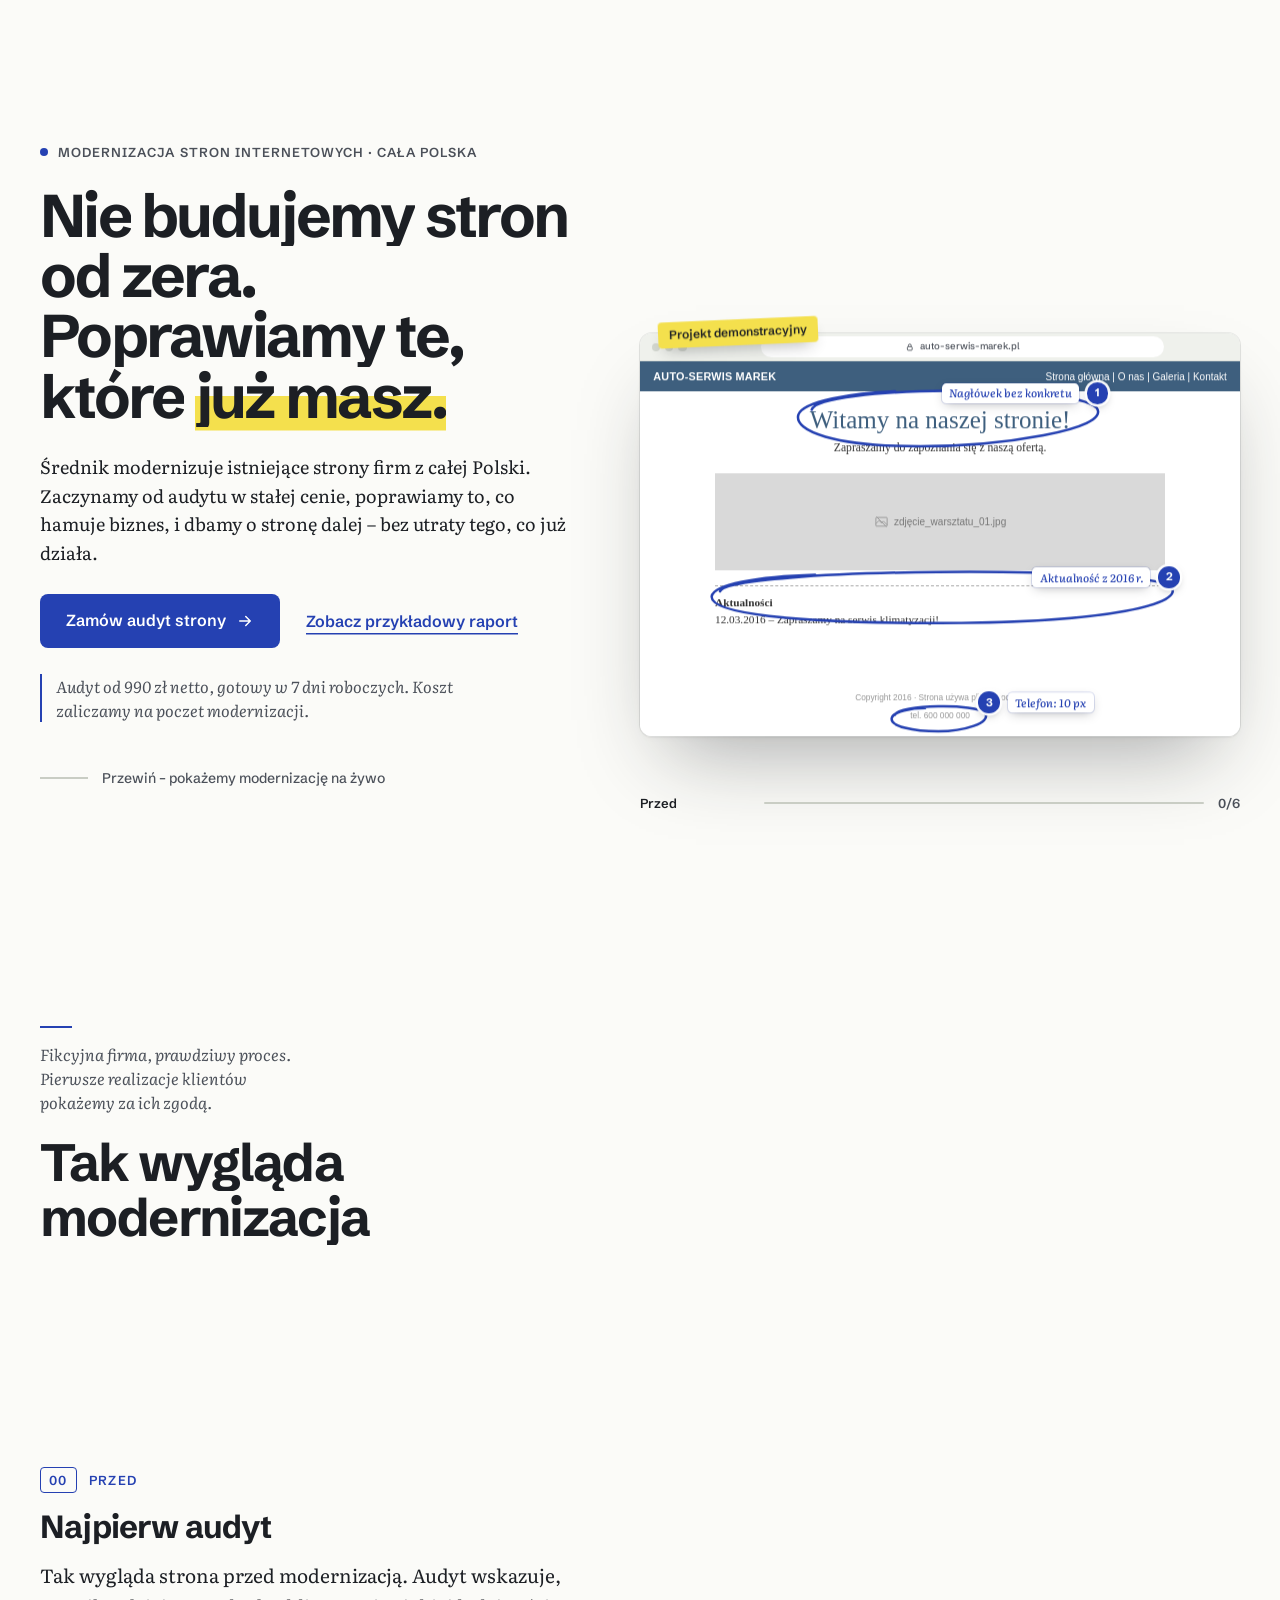
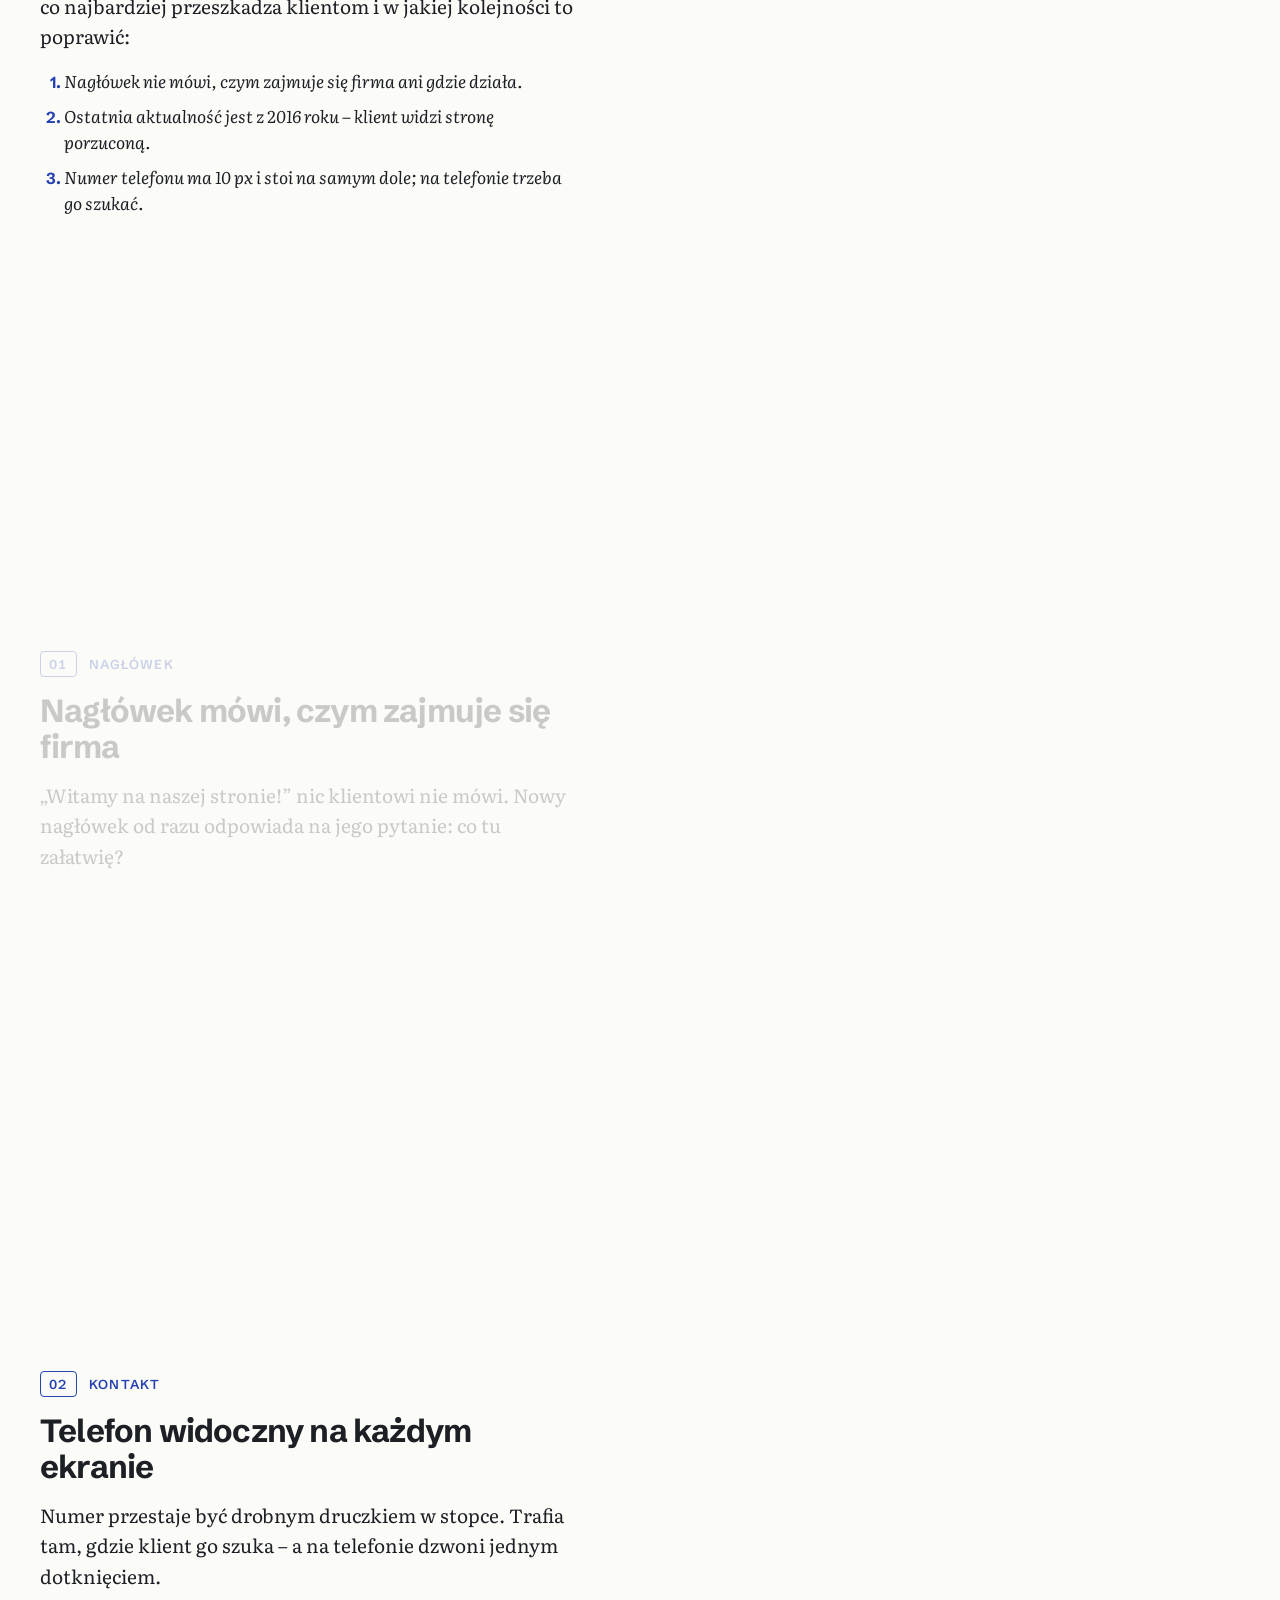
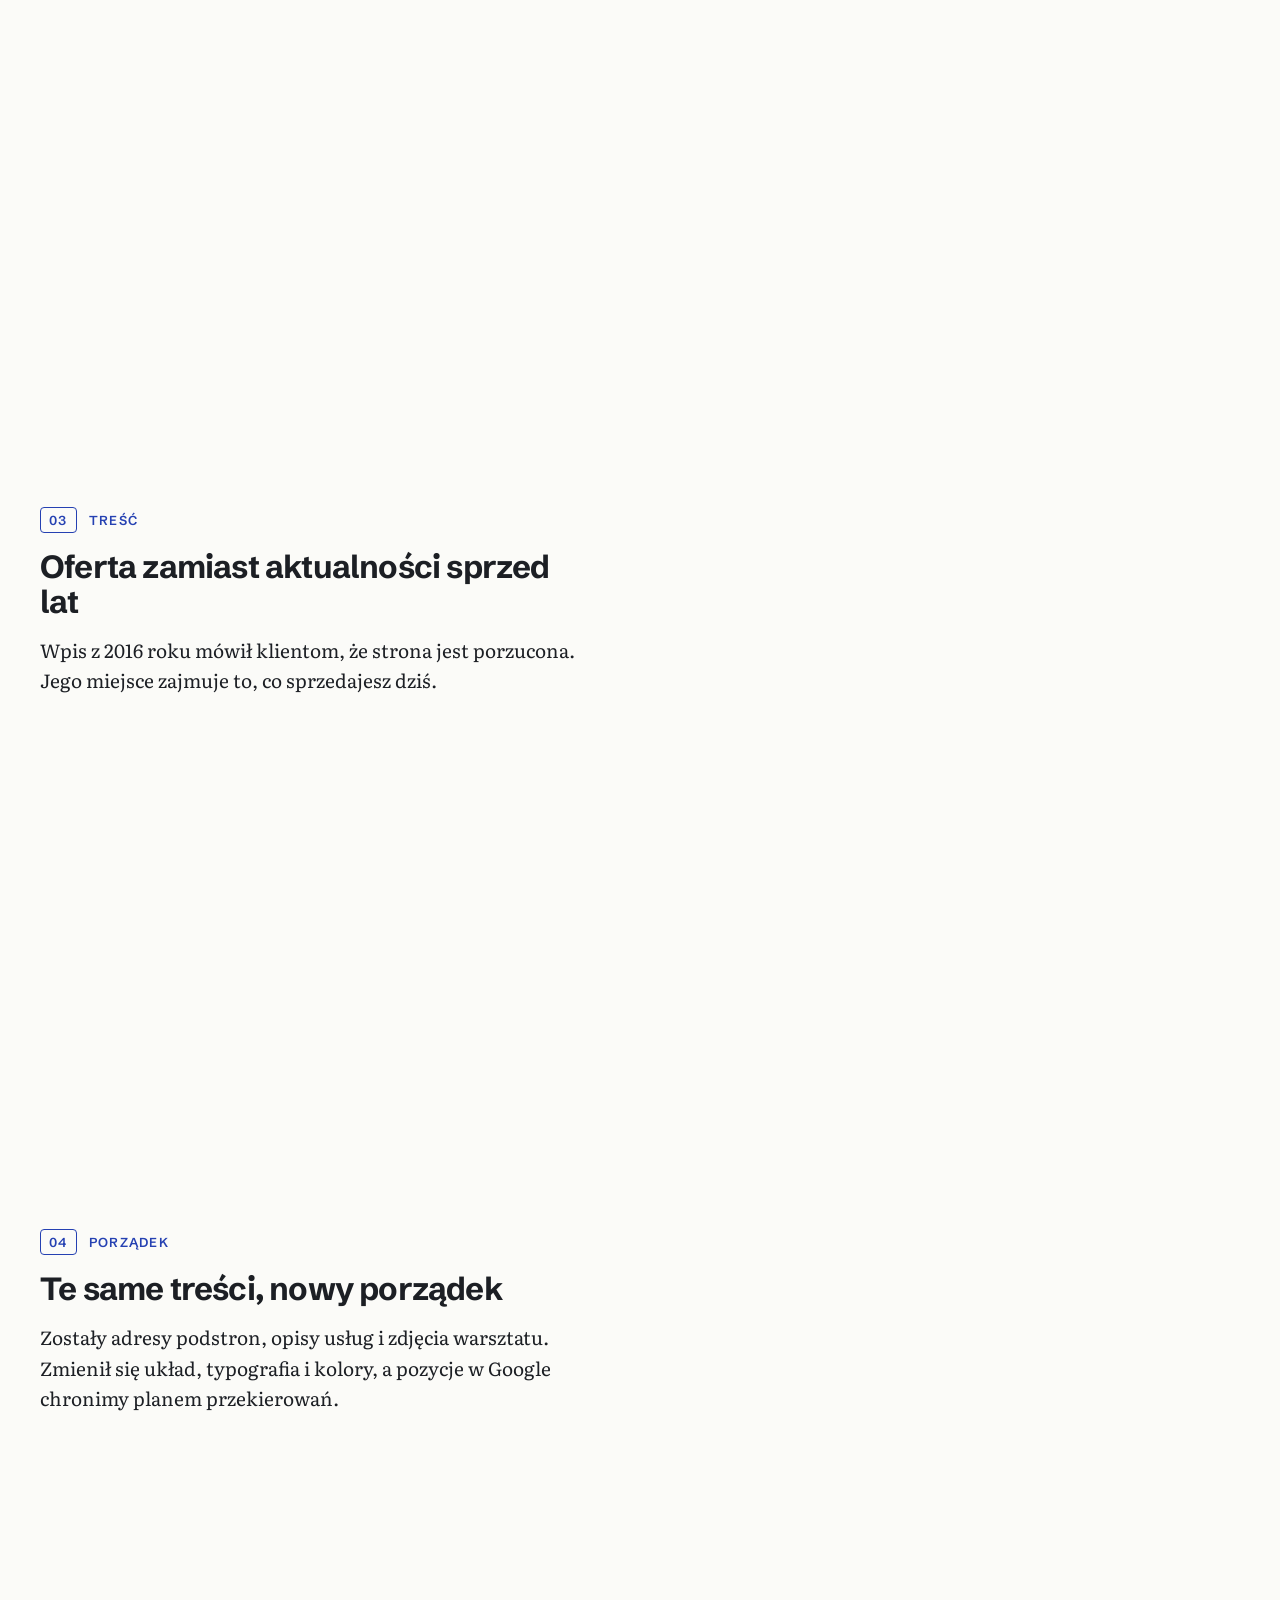
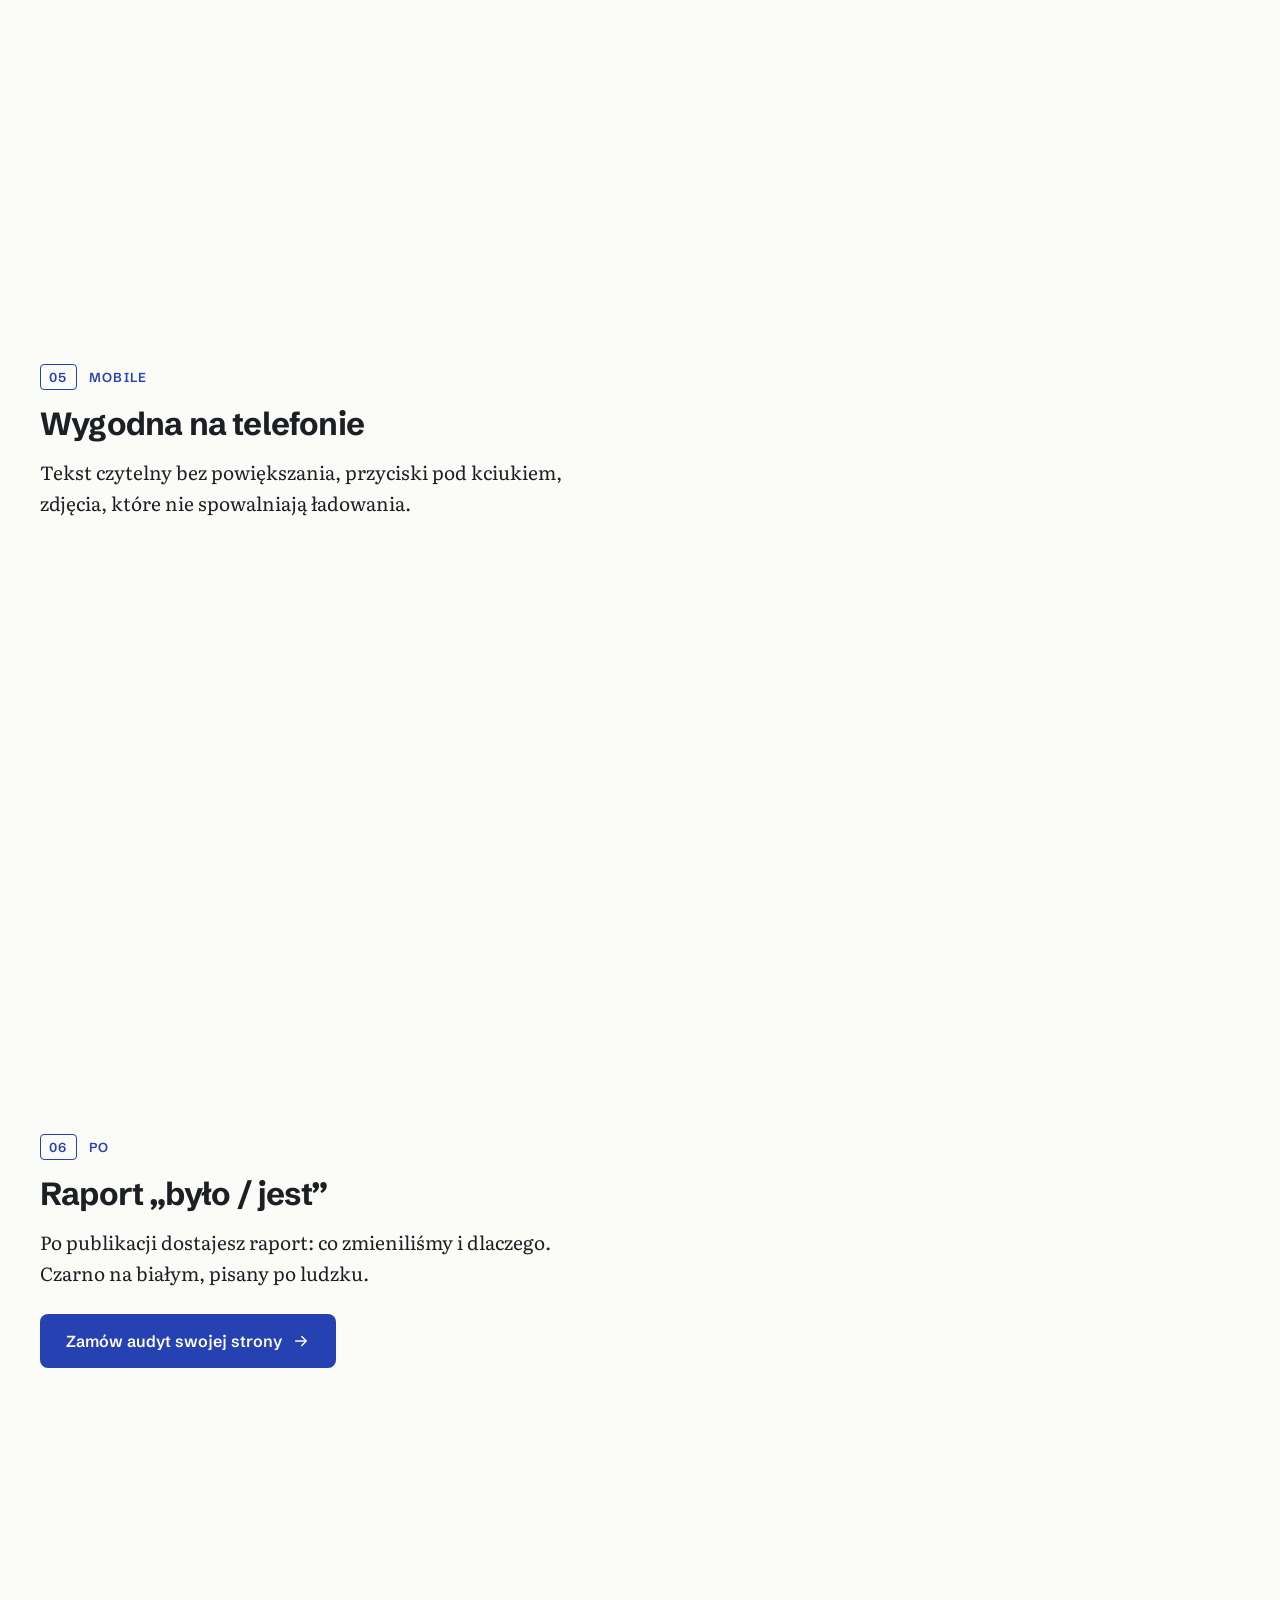
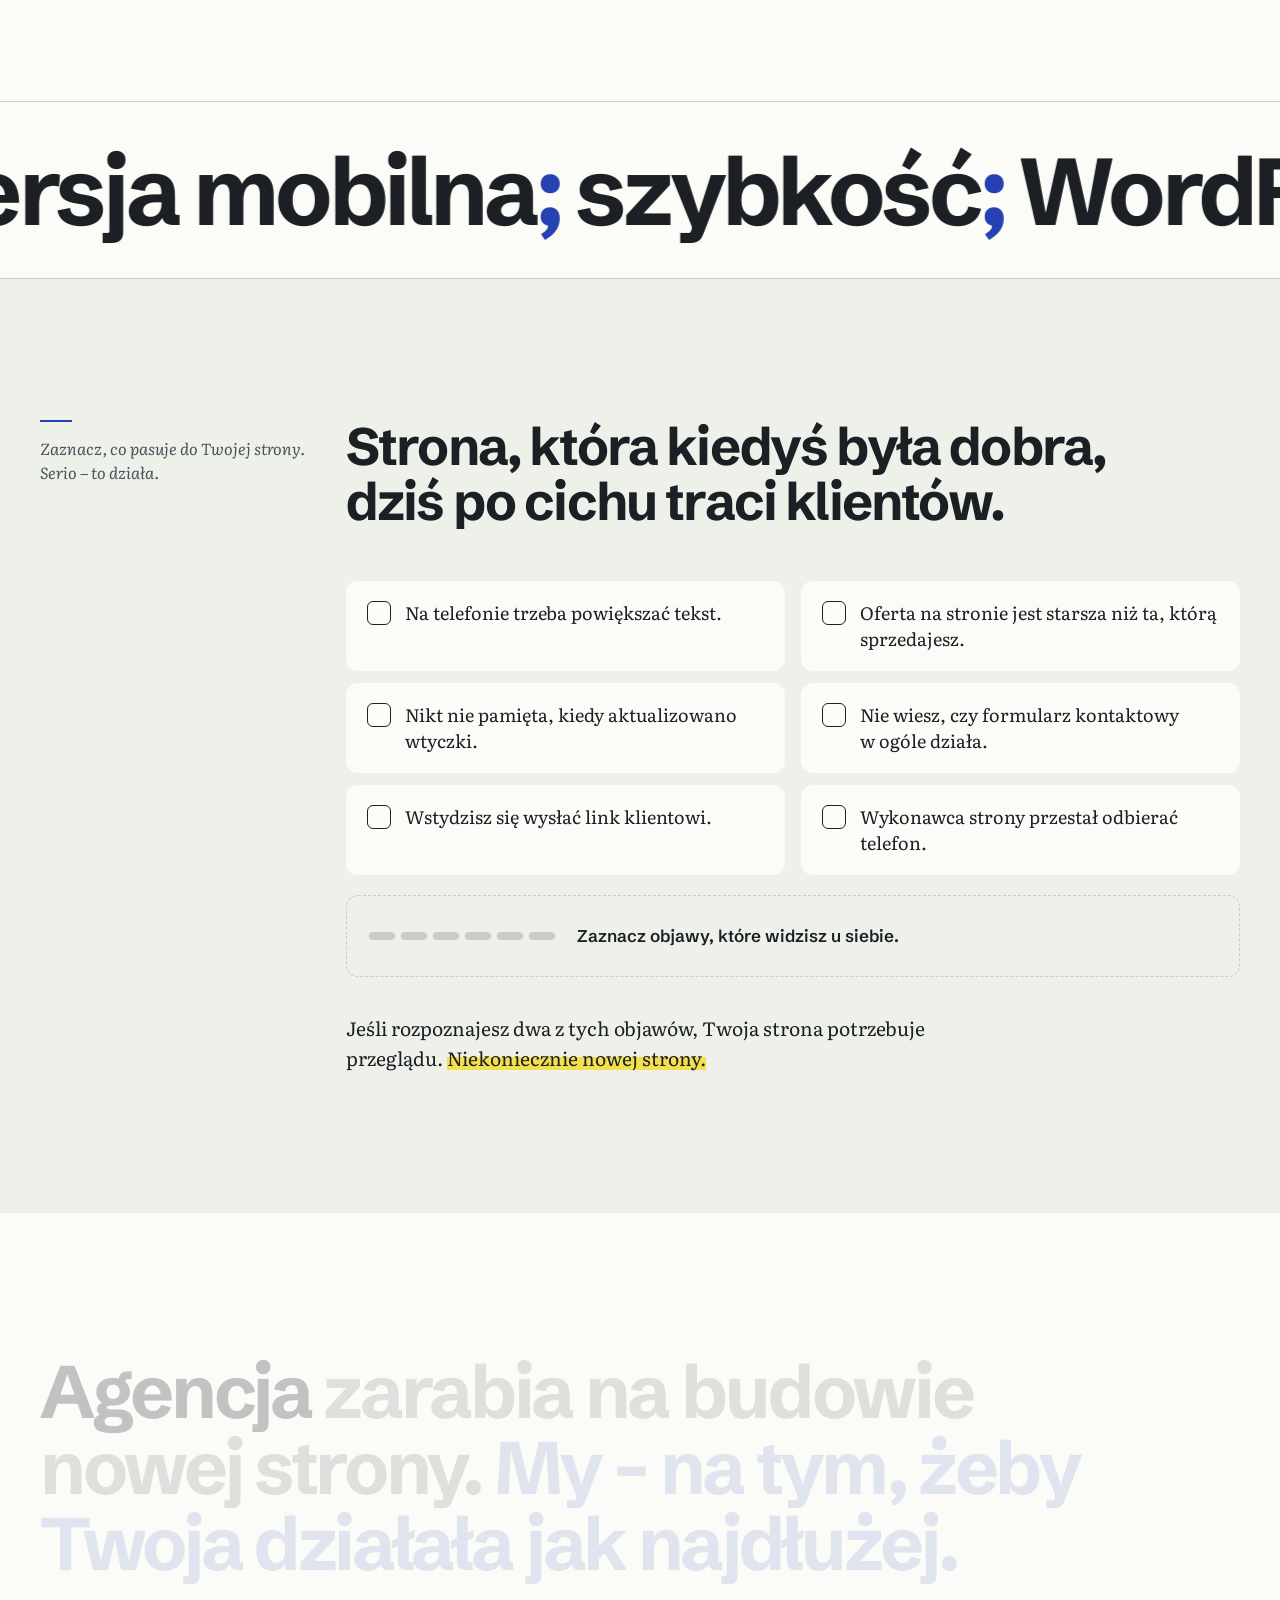
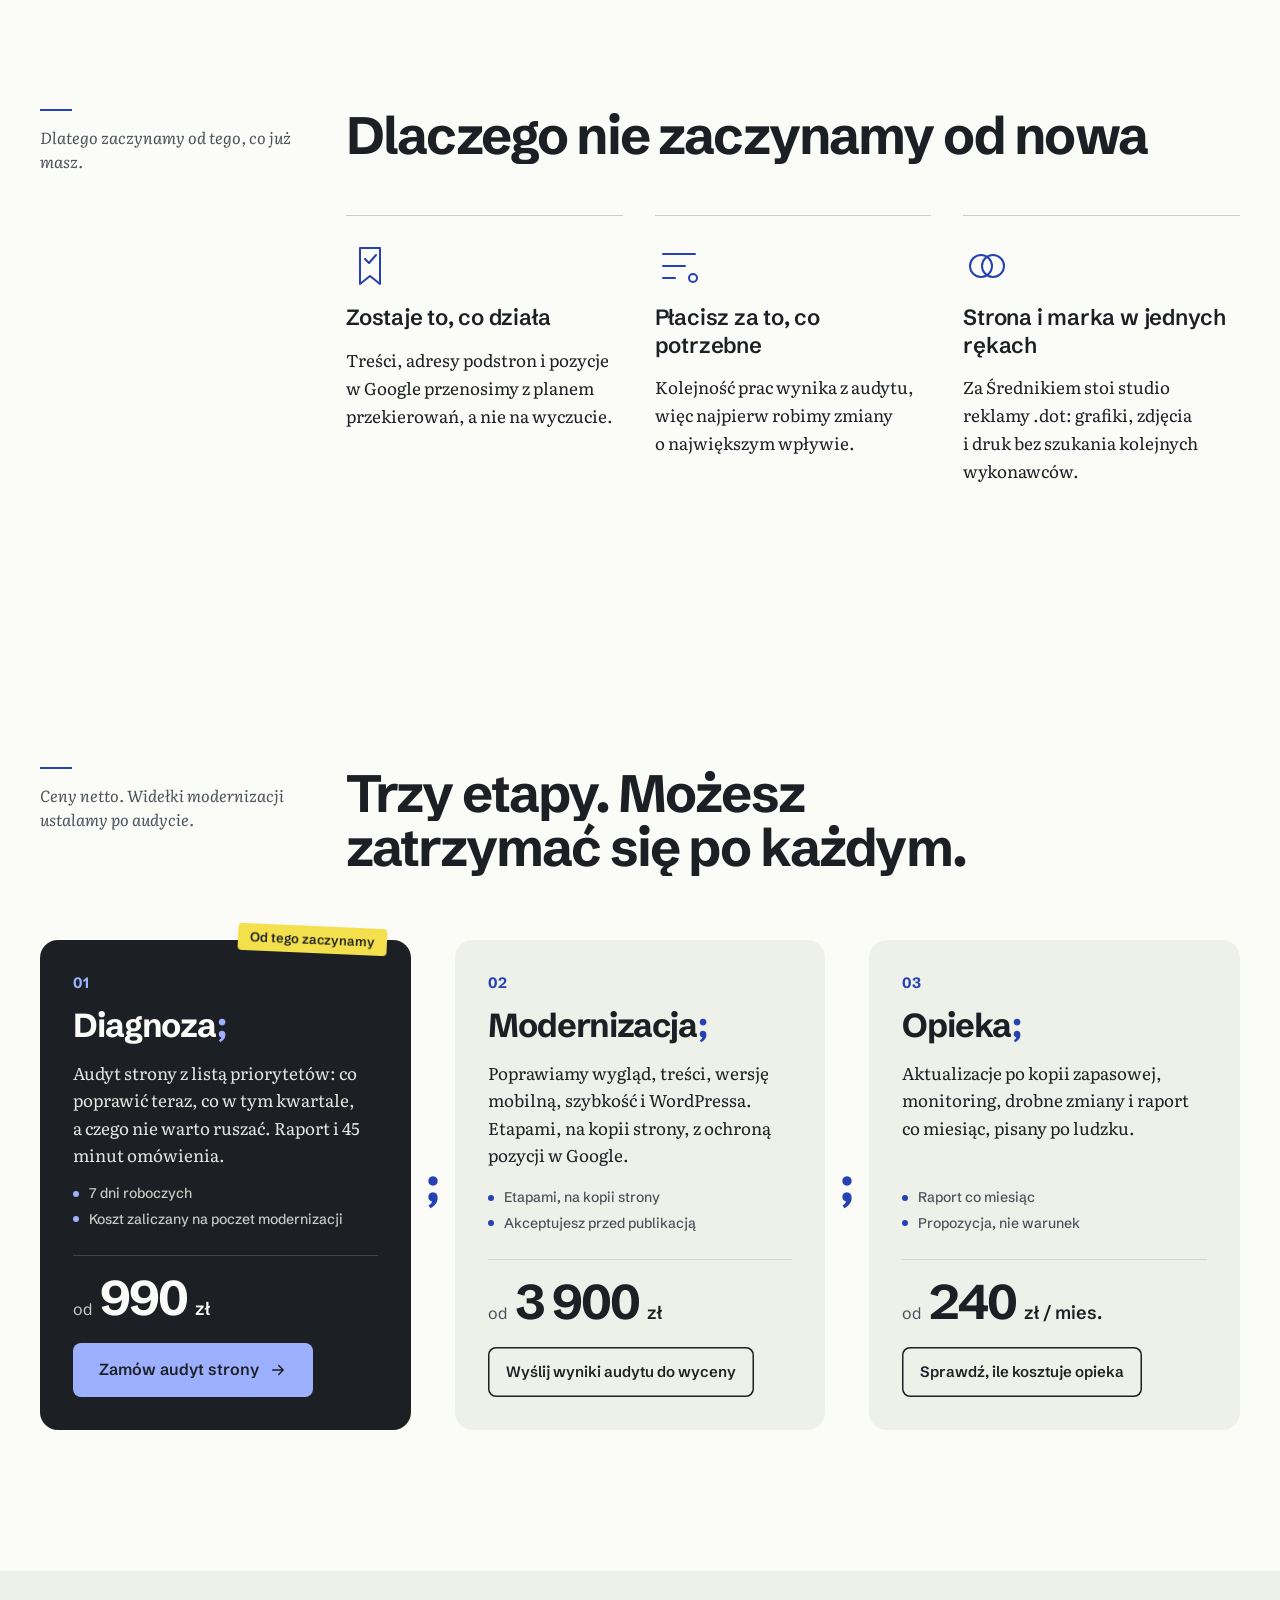
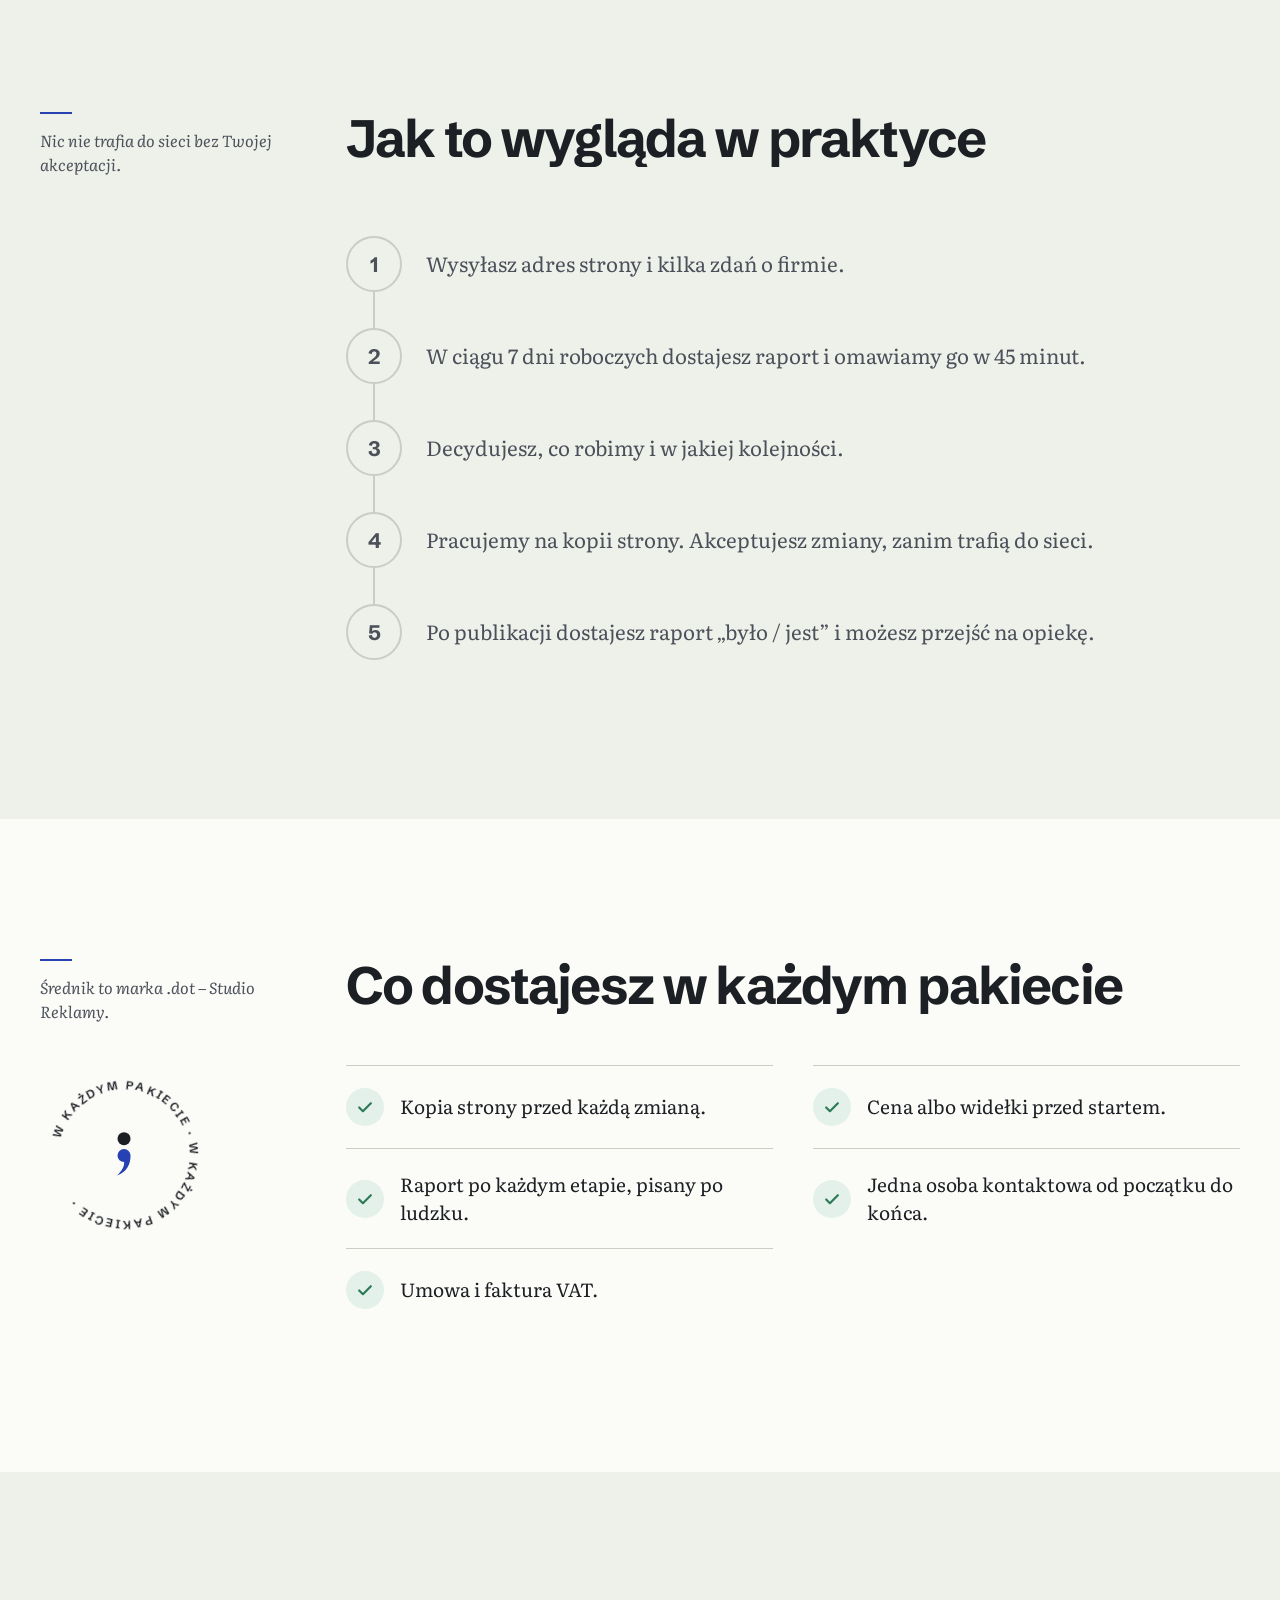
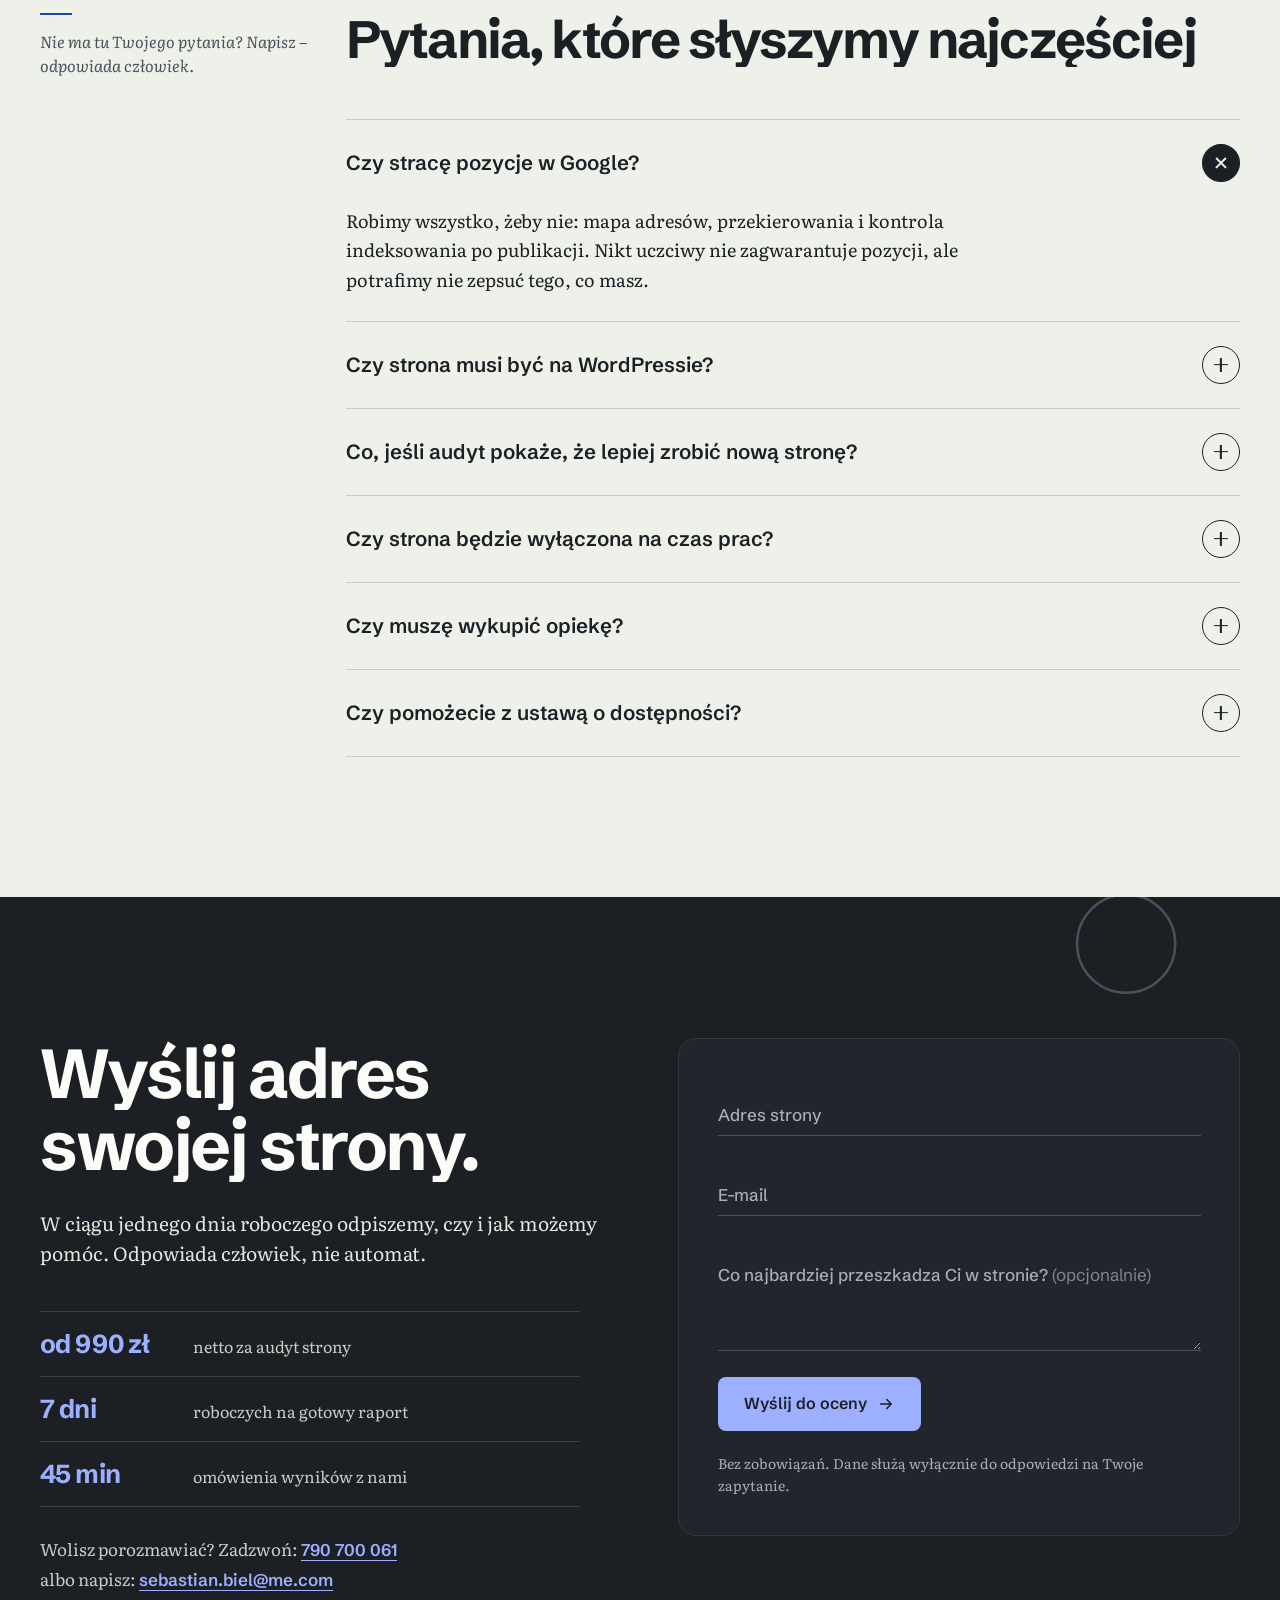
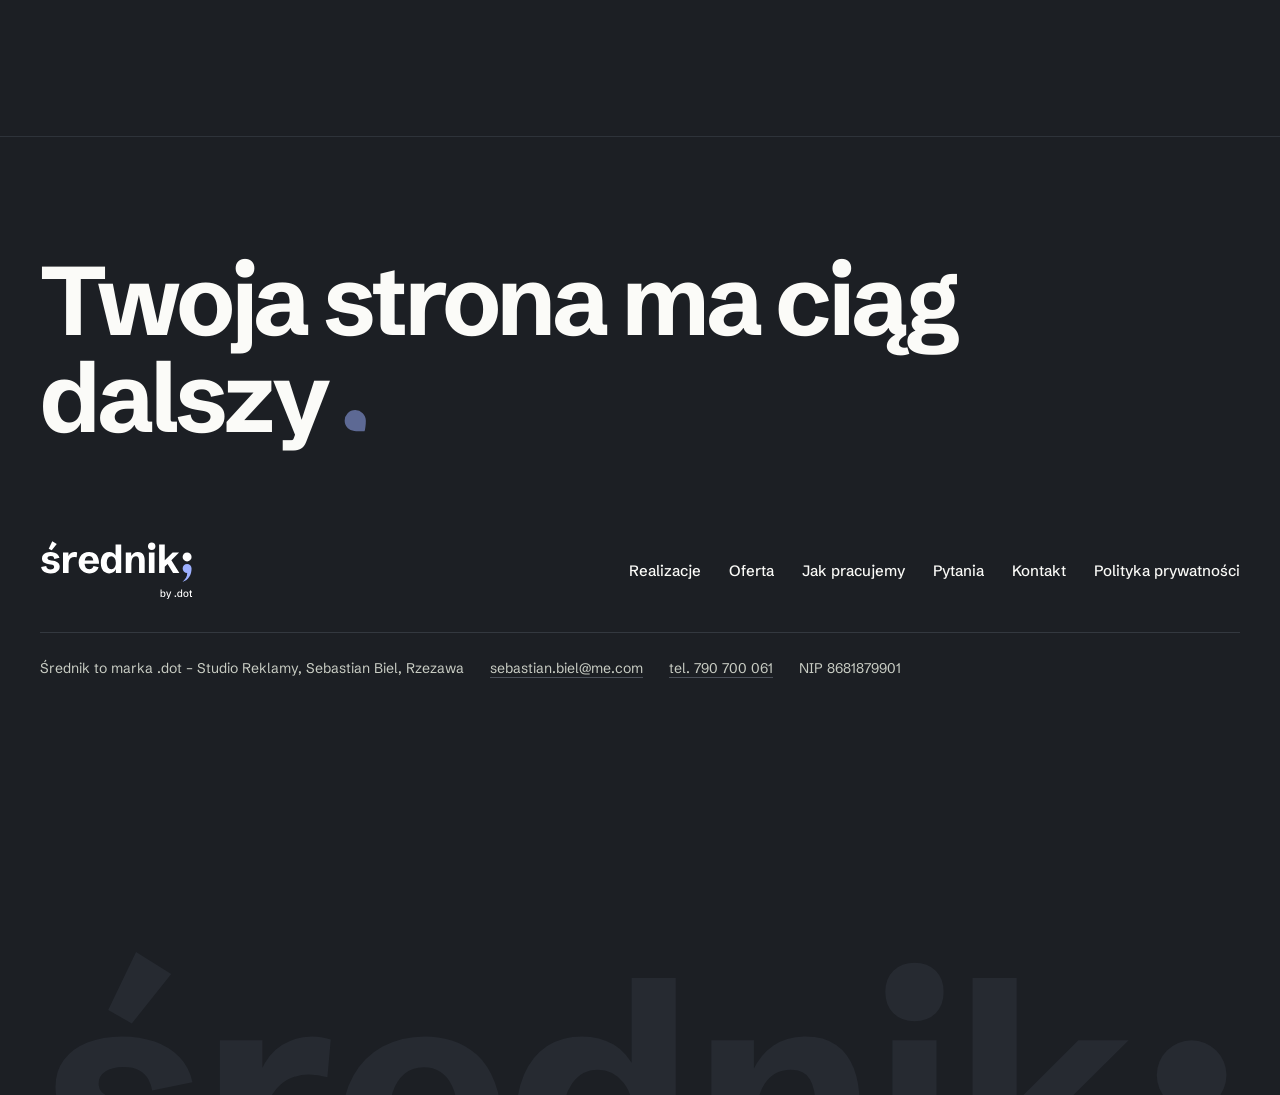
==== commit f6f395a5: "Uzupełnienie danych kontaktowych E-mail, telefon i NIP w stopce, w sekcji kontaktu (klikalne linki m" ====
--- a/index.html
+++ b/index.html
@@ -37,6 +37,9 @@
   "description": "Modernizacja istniejących stron internetowych: audyt, modernizacja i opieka nad stroną.",
   "areaServed": { "@type": "Country", "name": "Polska" },
   "address": { "@type": "PostalAddress", "addressLocality": "Rzezawa", "addressCountry": "PL" },
+  "email": "sebastian.biel@me.com",
+  "telephone": "+48 790 700 061",
+  "taxID": "8681879901",
   "founder": { "@type": "Person", "name": "Sebastian Biel" },
   "parentOrganization": { "@type": "Organization", "name": ".dot – Studio Reklamy" },
   "makesOffer": [
@@ -487,6 +490,7 @@
         <li><b>7&nbsp;dni</b> roboczych na gotowy raport</li>
         <li><b>45&nbsp;min</b> omówienia wyników z&nbsp;nami</li>
       </ul>
+      <p class="contact__direct" data-reveal>Wolisz porozmawiać? Zadzwoń: <a href="tel:+48790700061">790&nbsp;700&nbsp;061</a><br>albo napisz: <a href="mailto:sebastian.biel@me.com">sebastian.biel@me.com</a></p>
     </div>
     <form class="form" data-form action="" method="post" novalidate>
       <div class="field">
@@ -534,7 +538,7 @@
     </div>
     <div class="foot__legal">
       <span>Średnik to marka .dot&nbsp;– Studio Reklamy, Sebastian Biel, Rzezawa</span>
-      <span>[E-MAIL]</span><span>[TELEFON]</span><span>NIP [NIP]</span>
+      <a href="mailto:sebastian.biel@me.com">sebastian.biel@me.com</a><a href="tel:+48790700061">tel. 790&nbsp;700&nbsp;061</a><span>NIP 8681879901</span>
     </div>
   </div>
   <div class="foot__giant" aria-hidden="true">
--- a/assets/css/style.css
+++ b/assets/css/style.css
@@ -740,6 +740,9 @@
 .contact .lead { margin-top: 26px; color: #E4E6E0; }
 .contact__facts { list-style: none; margin: 44px 0 0; padding: 0; border-top: 1px solid #3A3F48; max-width: 30em; }
 .contact__facts li { display: flex; align-items: baseline; gap: 18px; padding: 16px 0; border-bottom: 1px solid #3A3F48; font-size: 16px; color: #C9CDC4; }
+.contact__direct { margin: 28px 0 0; font-size: 17px; line-height: 1.7; color: #C9CDC4; }
+.contact__direct a { color: var(--peri); font-family: var(--sans); font-weight: 600; text-underline-offset: 4px; }
+.contact__direct a:hover { color: #FFFFFF; }
 .contact__facts b { min-width: 5.2em; font: 700 26px var(--sans); color: var(--peri); letter-spacing: -.02em; }
 
 .form {
@@ -809,6 +812,8 @@
 .foot__nav a { display: inline-flex; align-items: center; min-height: 44px; font: 500 15px var(--sans); color: var(--paper); text-decoration: none; background: linear-gradient(var(--peri), var(--peri)) 0 calc(100% - 10px) / 0 1.5px no-repeat; transition: background-size .45s var(--ease), color .3s; }
 .foot__nav a:hover { color: var(--peri); background-size: 100% 1.5px; }
 .foot__legal { display: flex; flex-wrap: wrap; gap: 8px 26px; padding: 26px 0; font: 14px var(--sans); color: #C9CDC4; }
+.foot__legal a { color: inherit; text-decoration: underline; text-decoration-color: #4B5059; text-underline-offset: 4px; transition: color .3s, text-decoration-color .3s; }
+.foot__legal a:hover { color: var(--peri); text-decoration-color: currentColor; }
 .foot__giant { color: #262A31; line-height: 0; padding: 0 var(--gut); margin-top: clamp(24px, 4vw, 56px); }
 .foot__giant svg { width: 100%; height: auto; margin: 0 auto; max-width: 1600px; transform-origin: 50% 100%; }
 .foot__giant-comma { fill: var(--blue); }
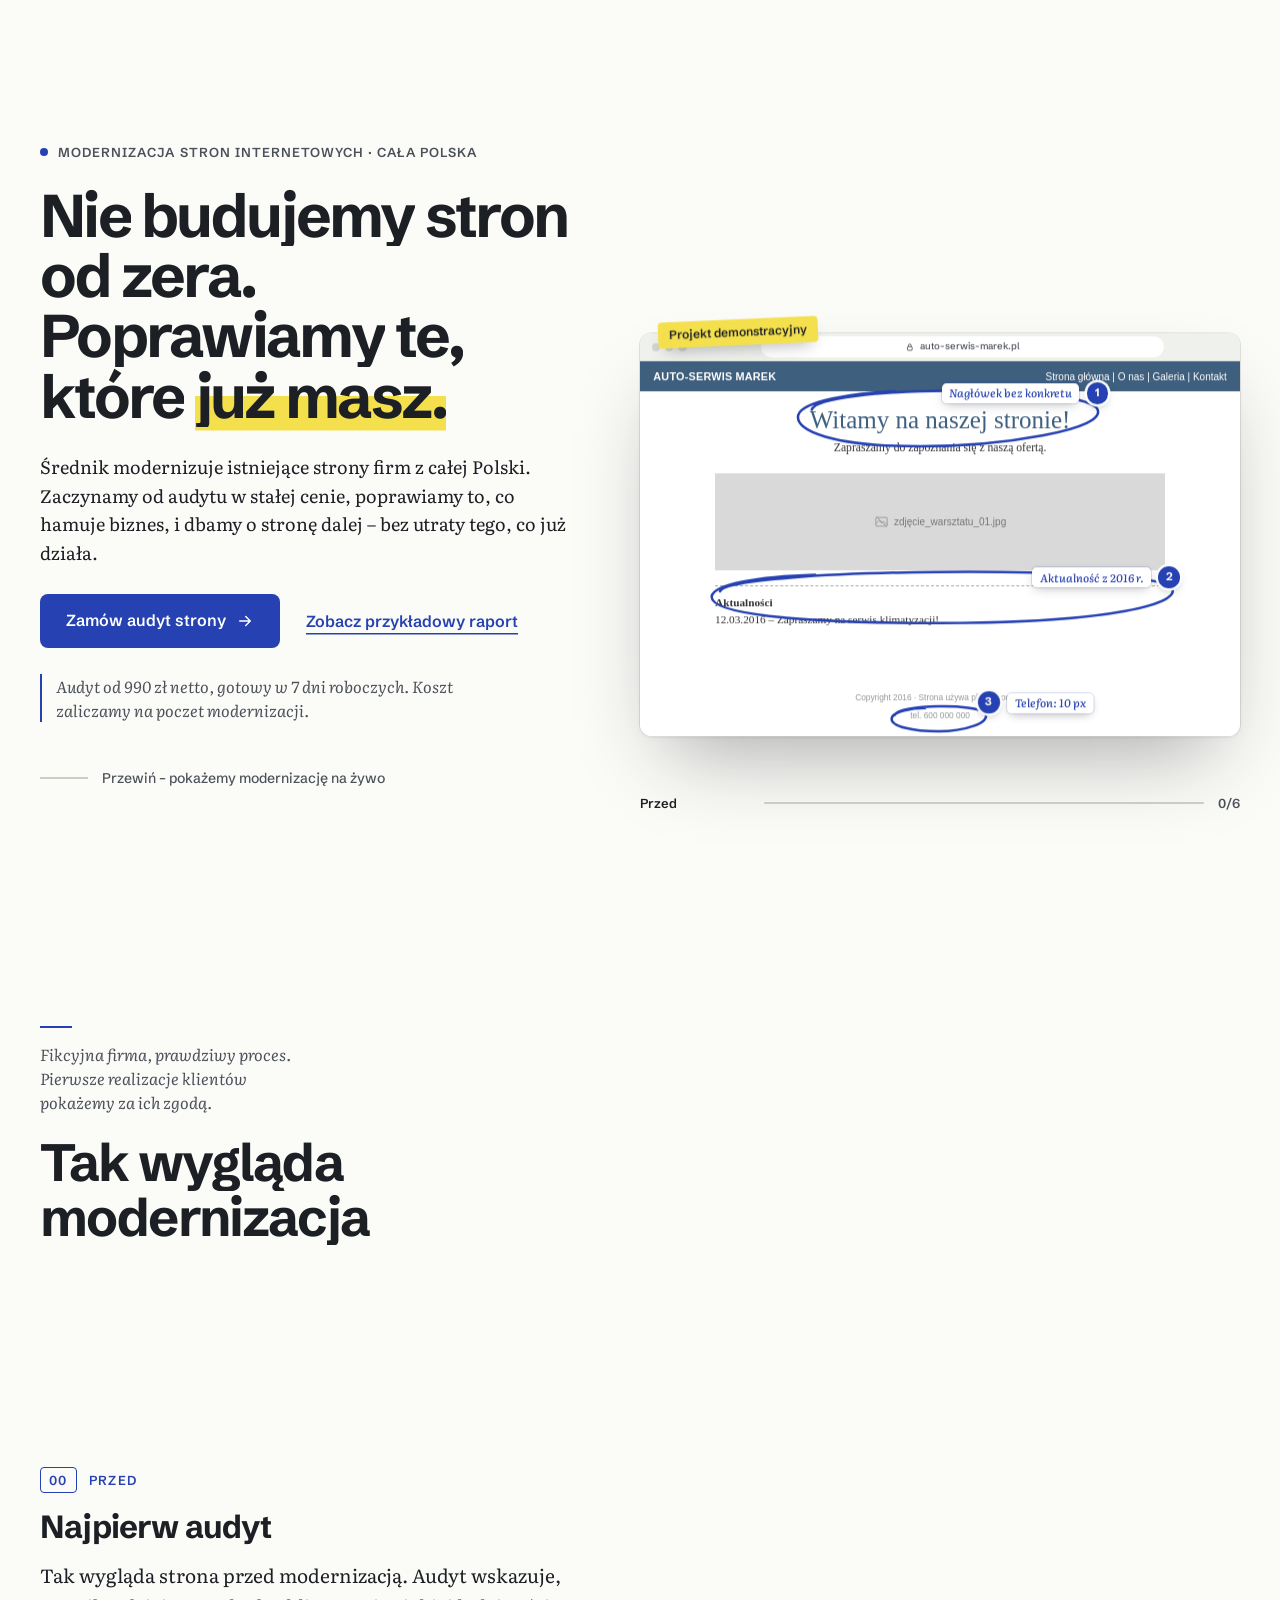
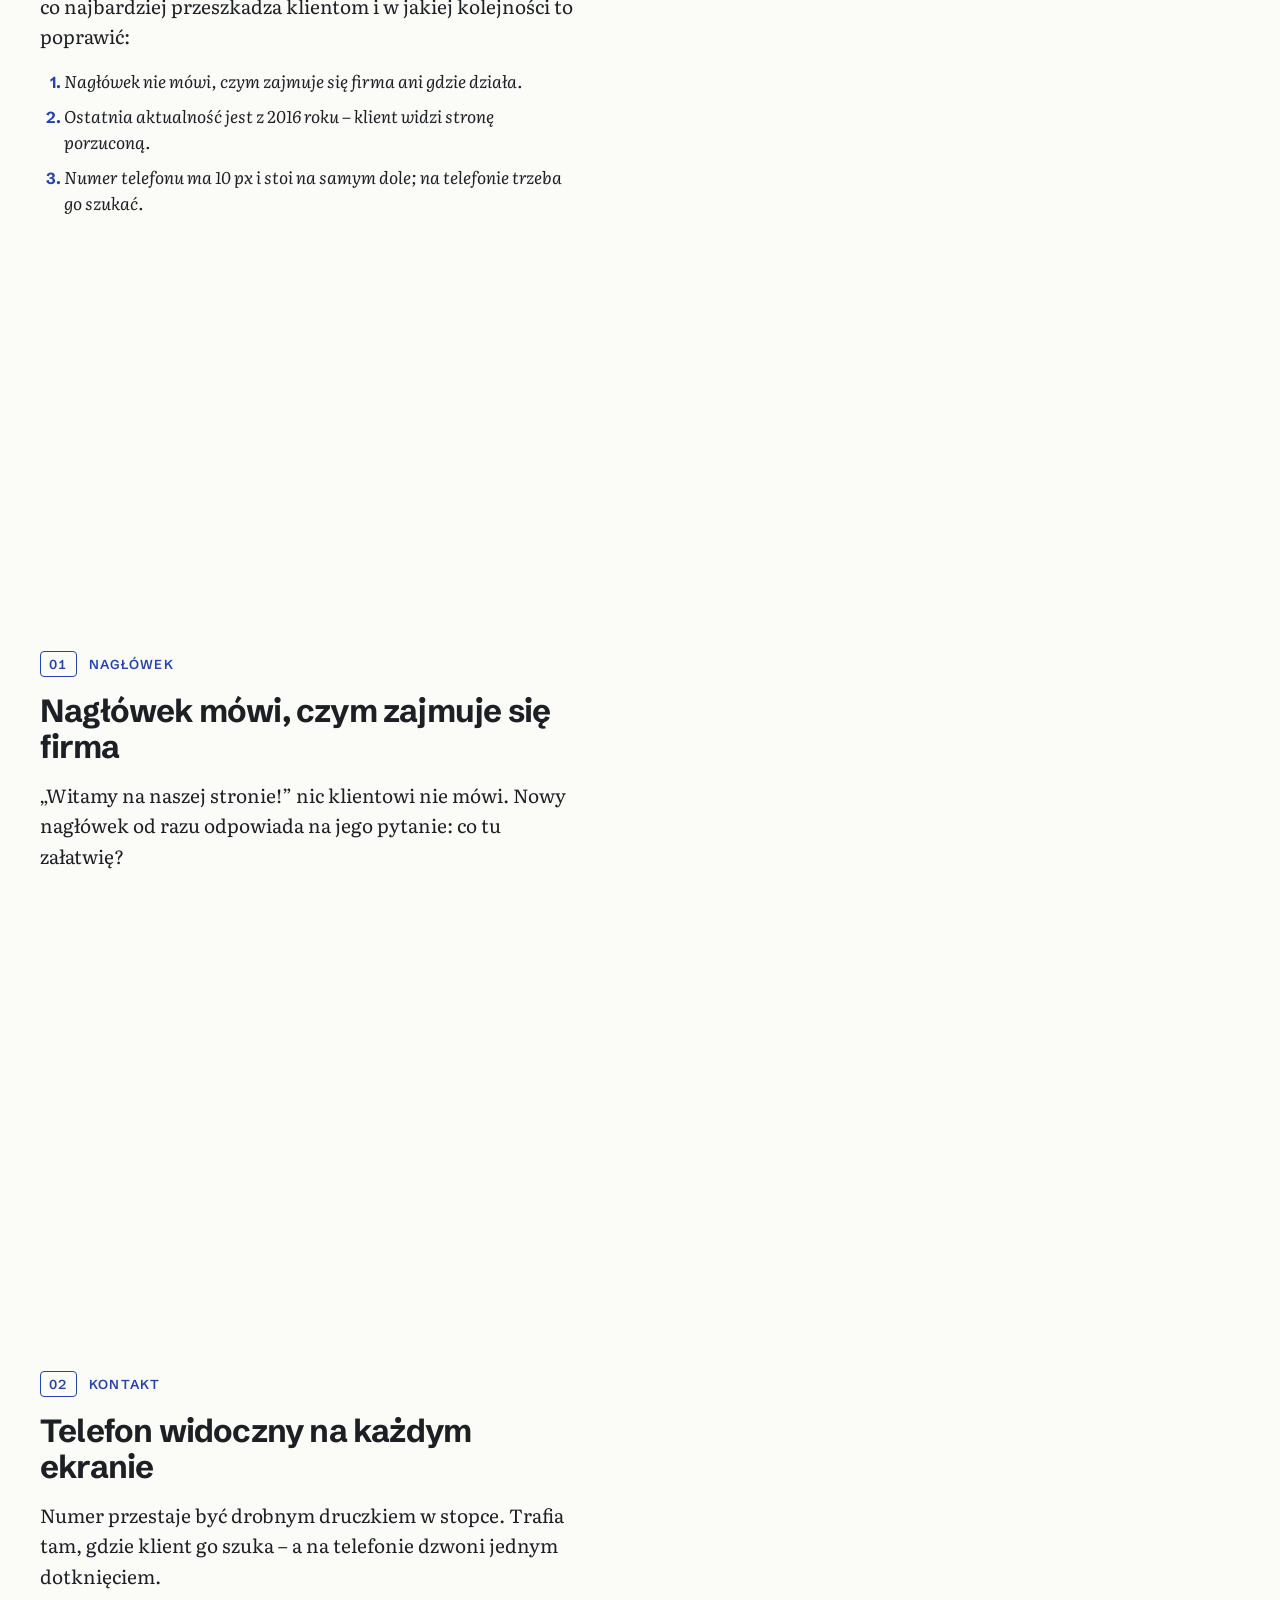
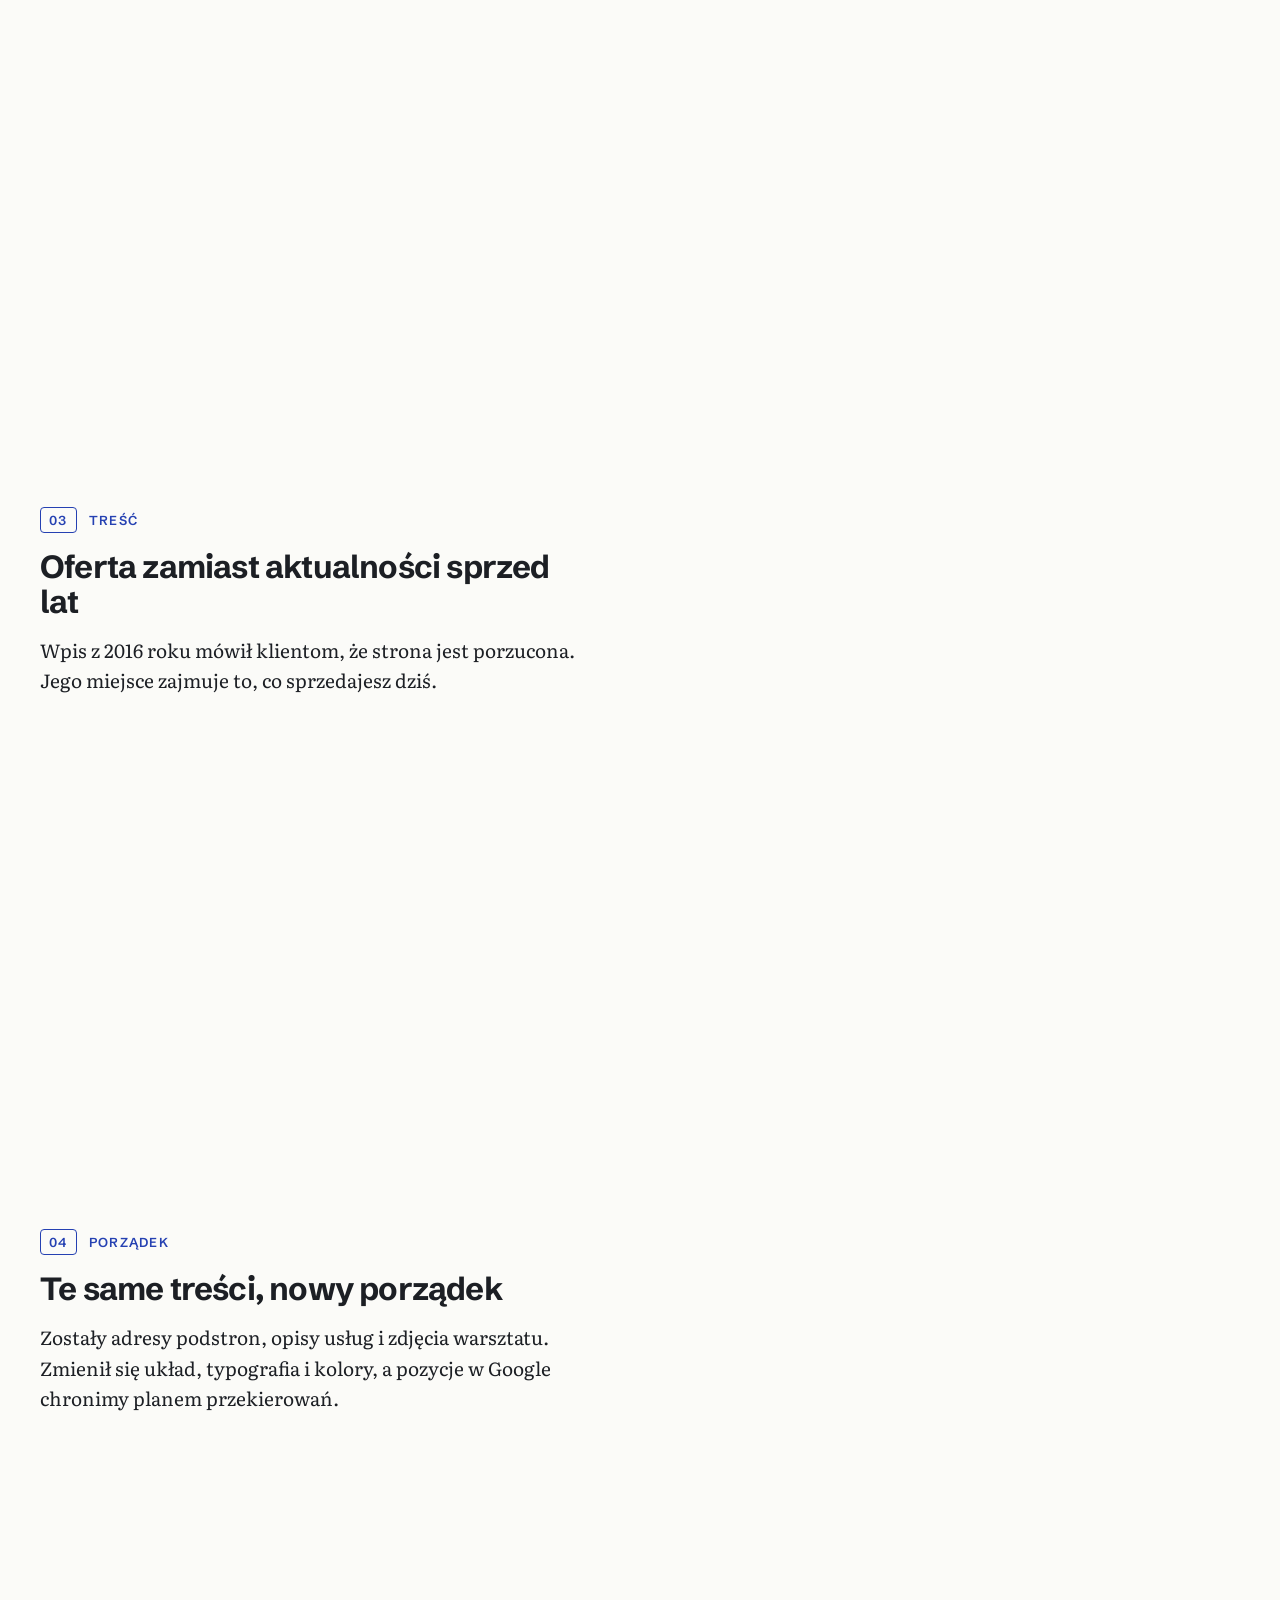
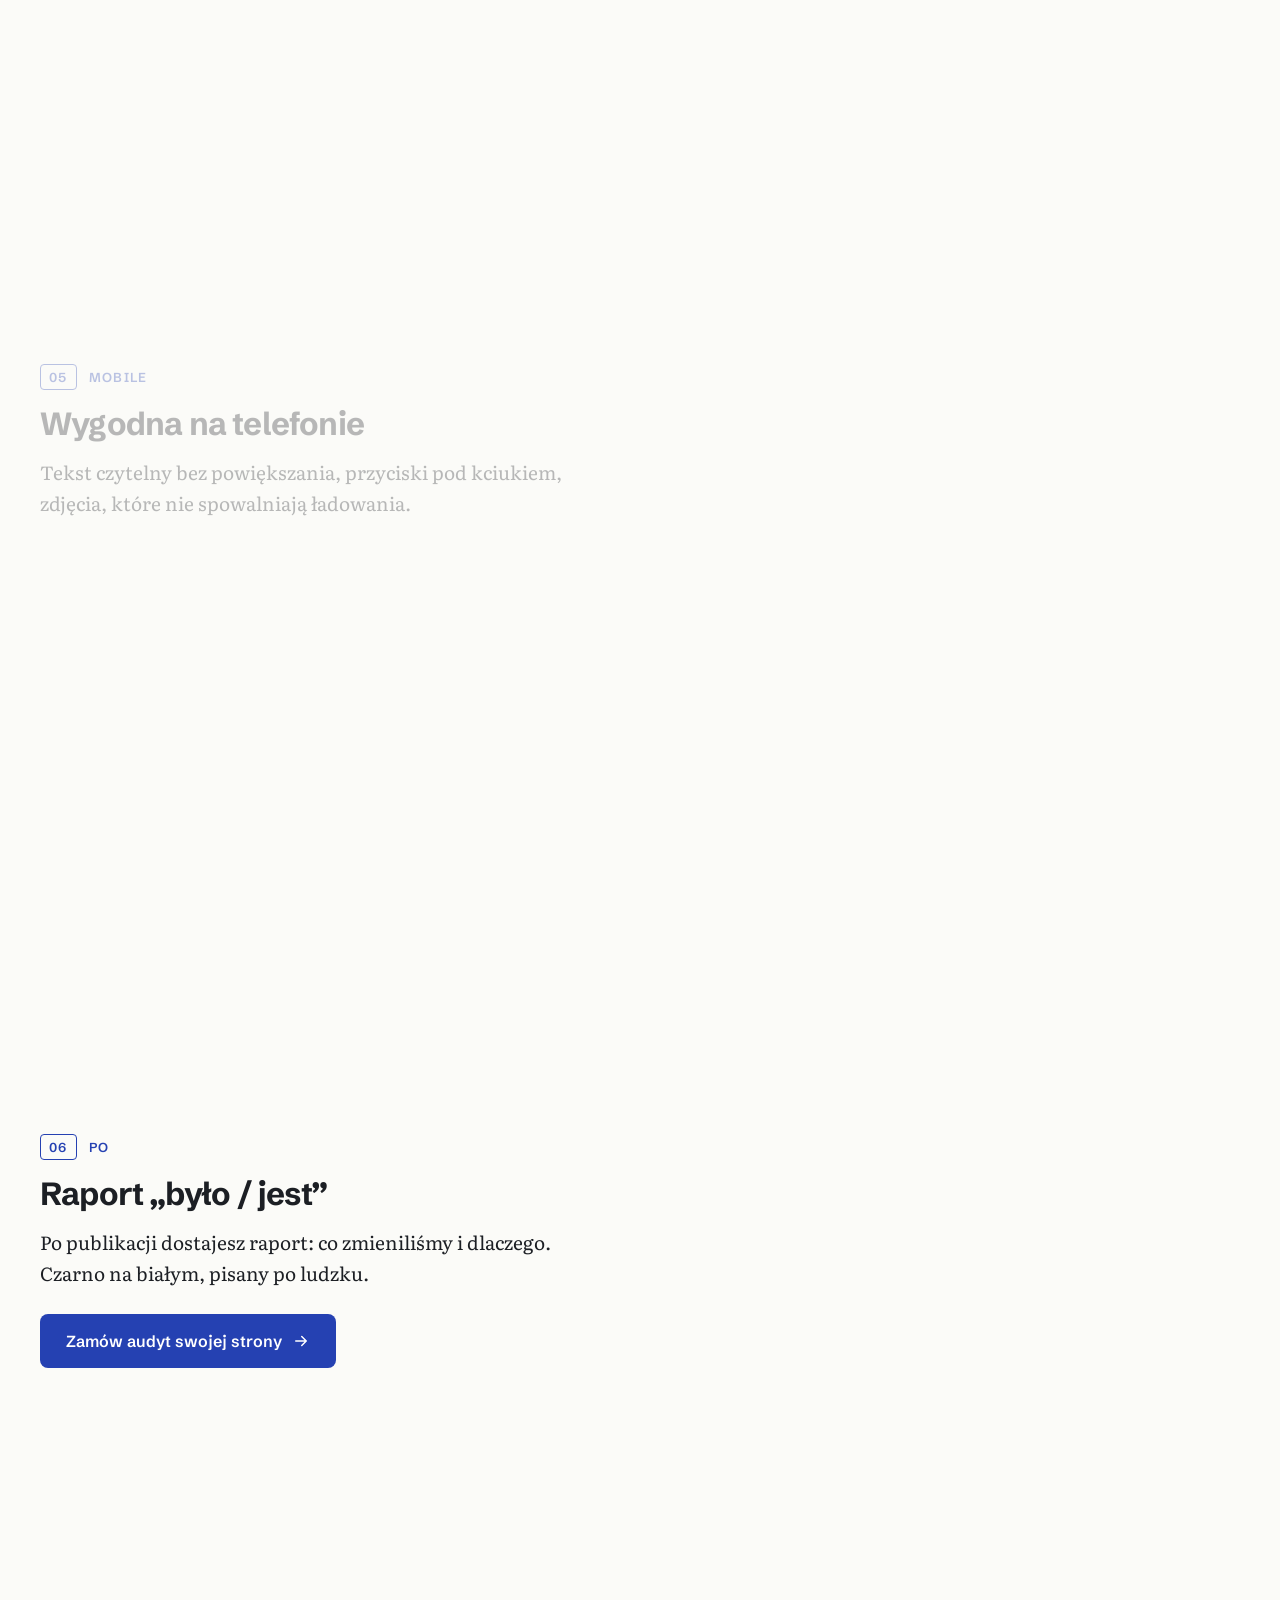
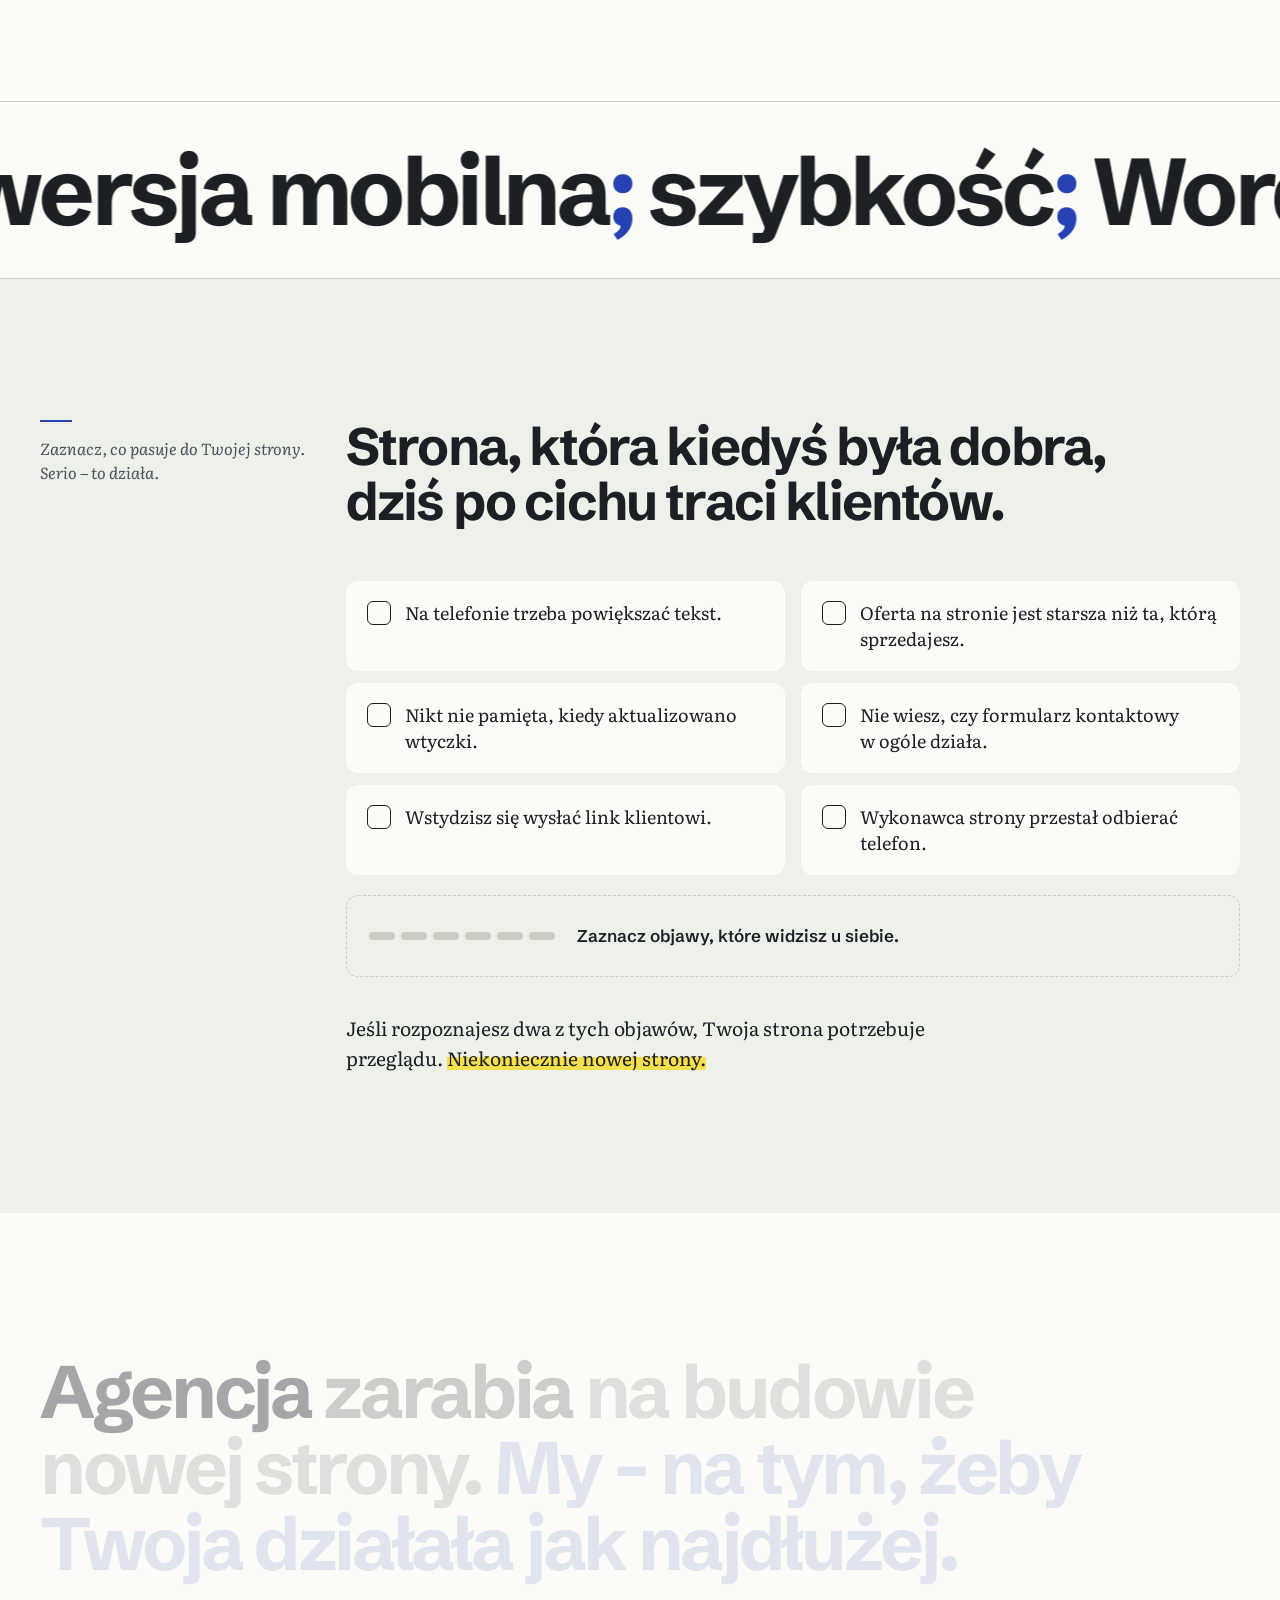
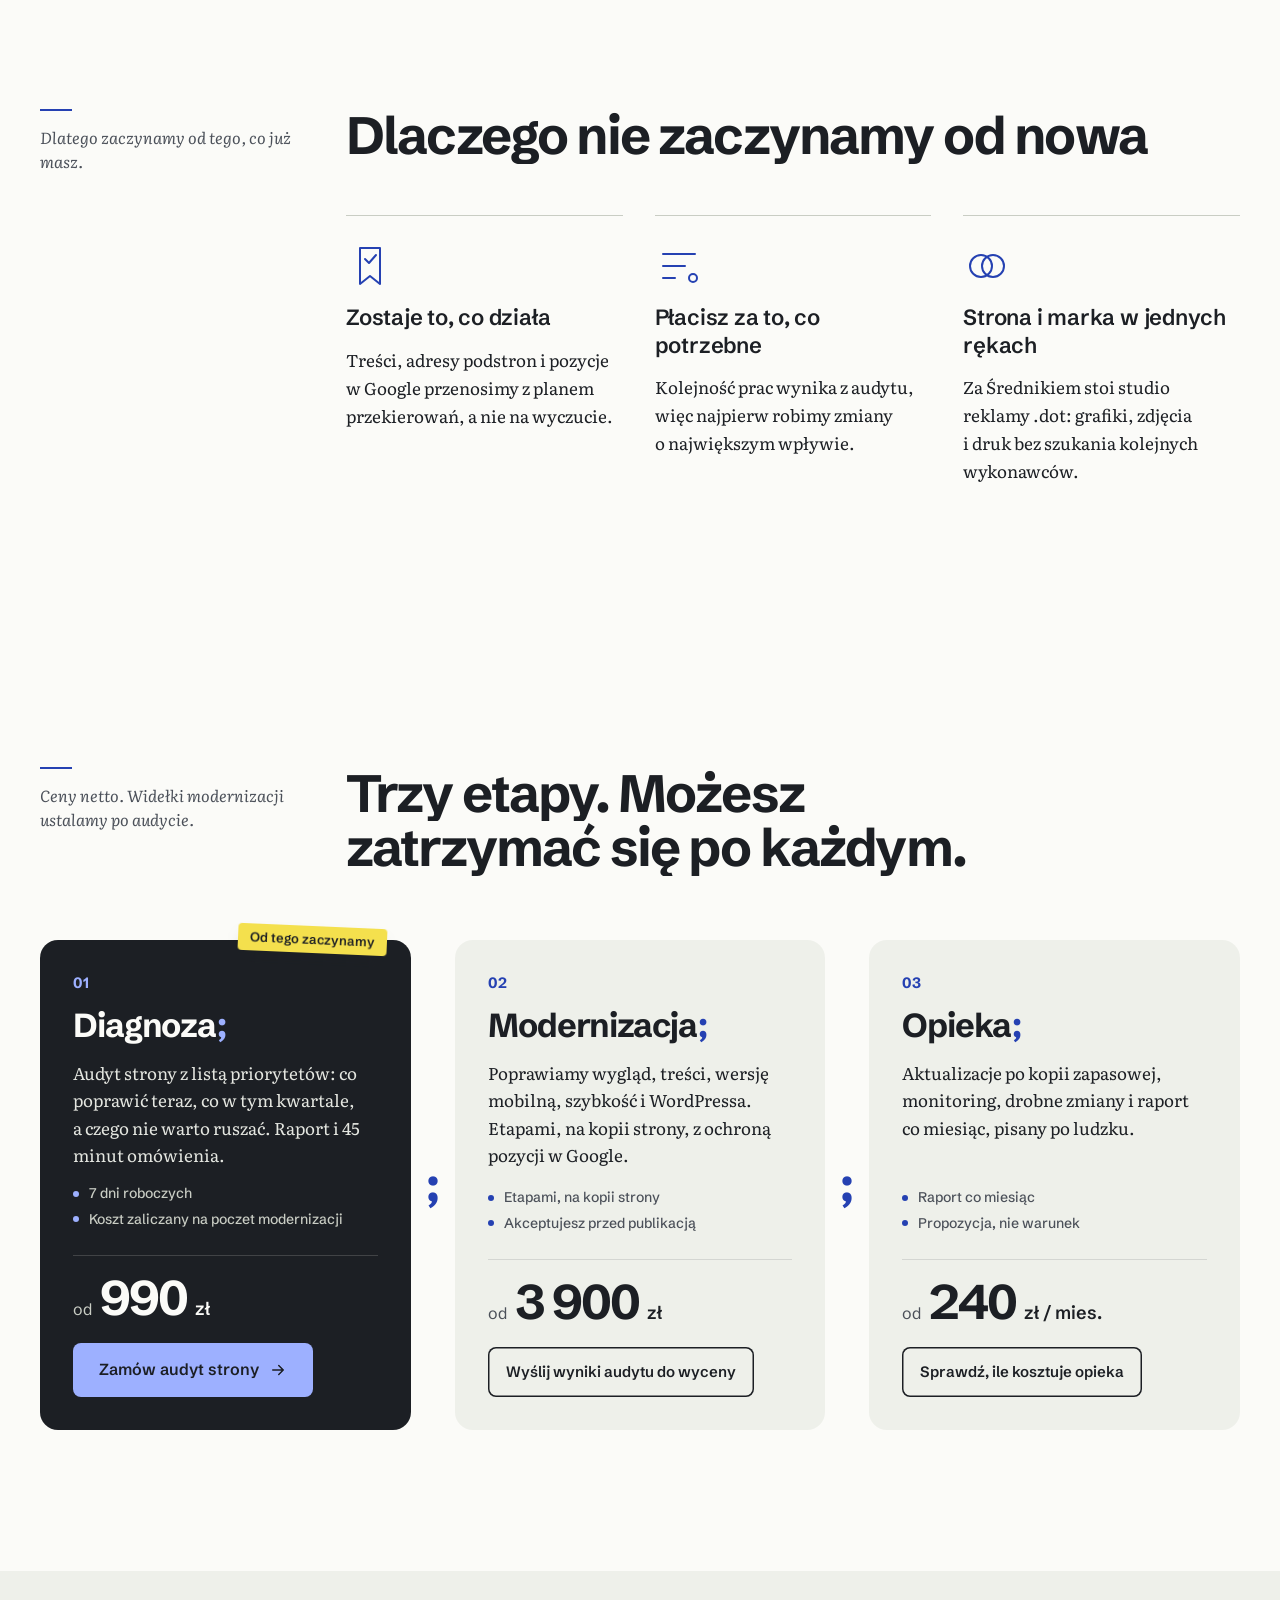
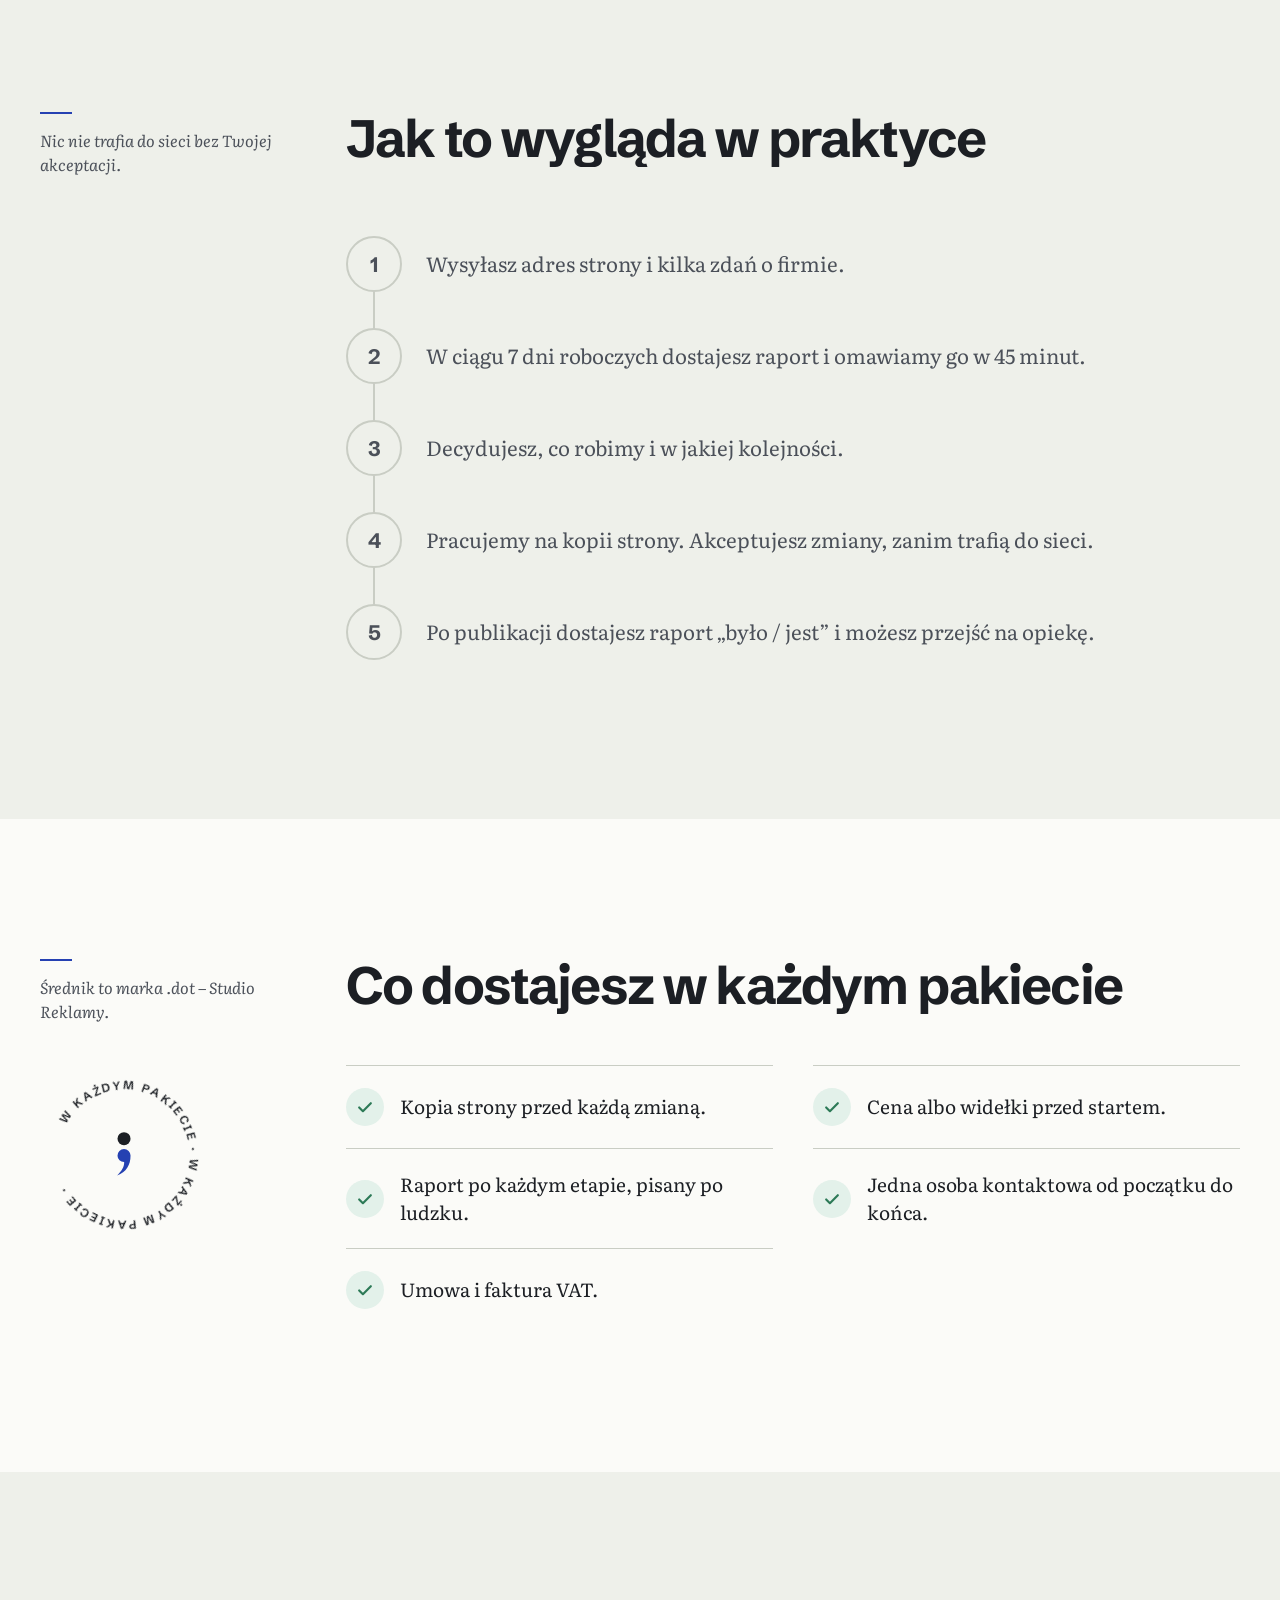
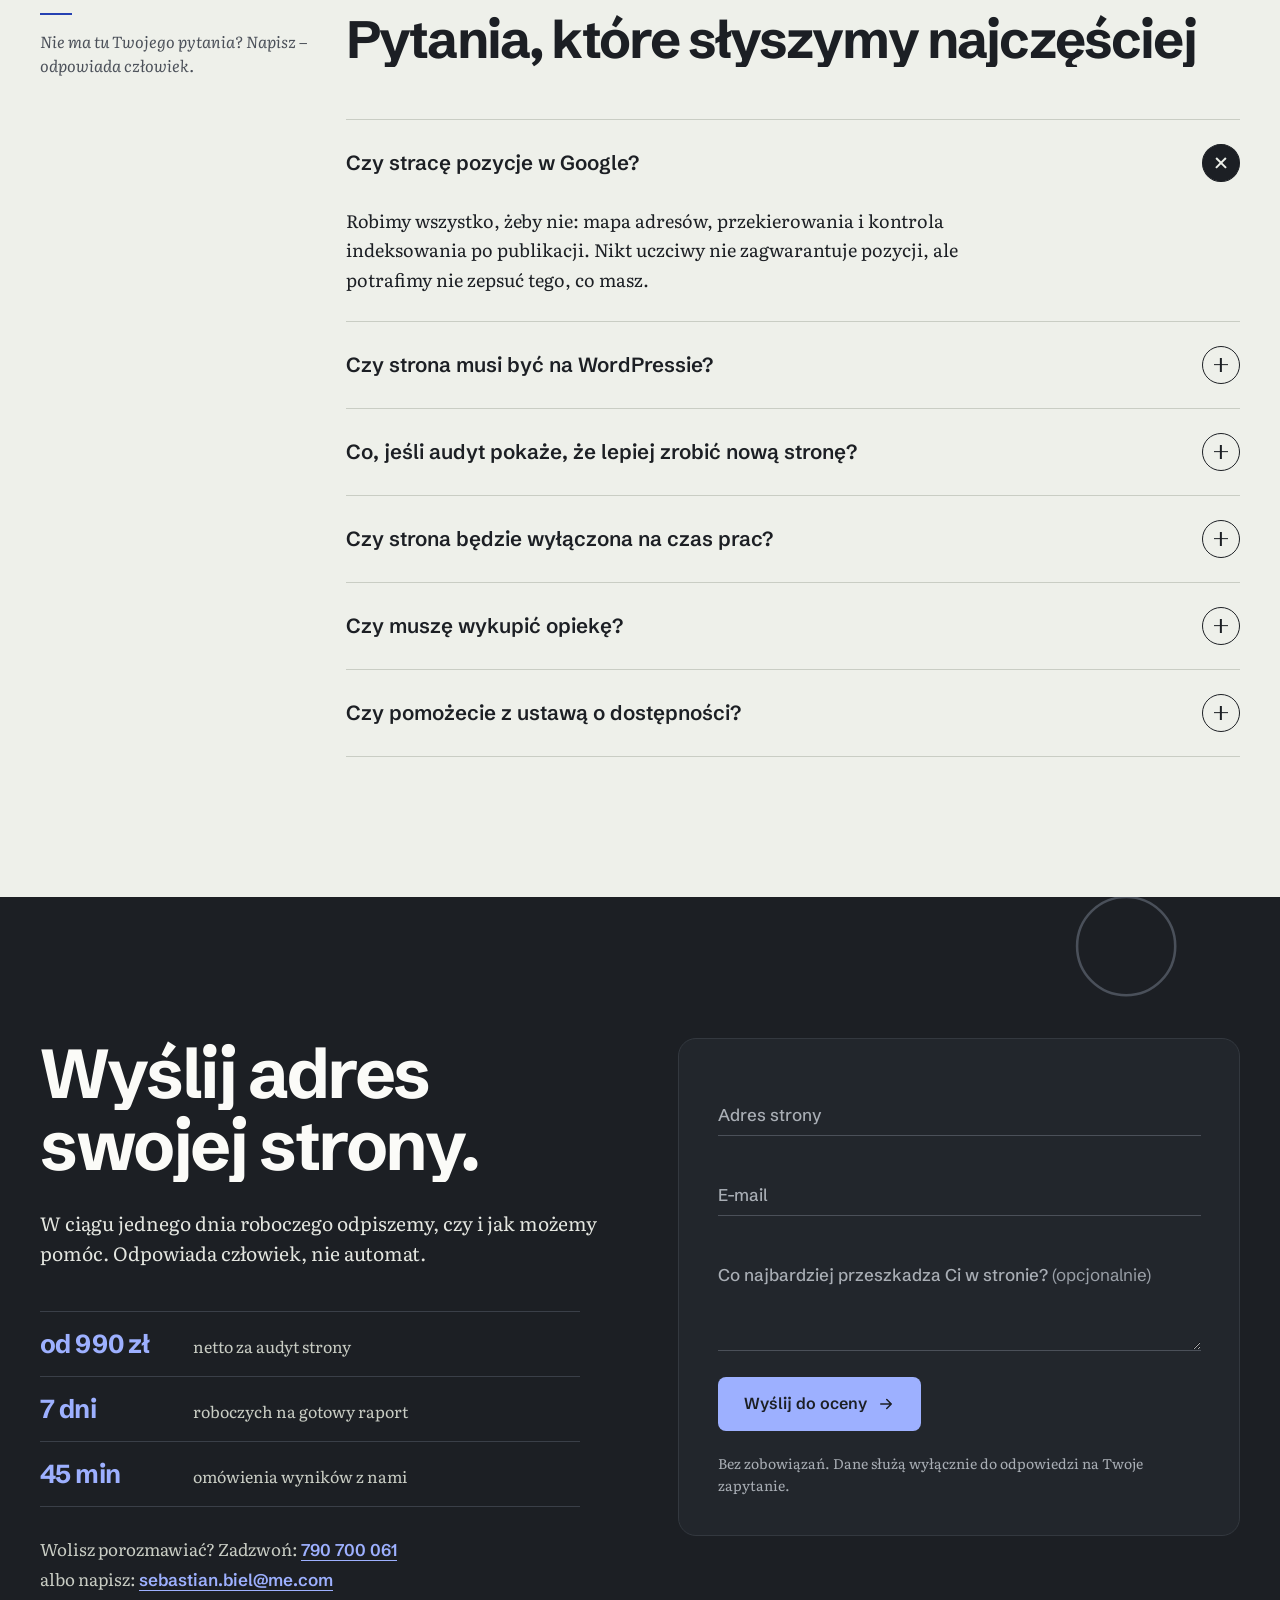
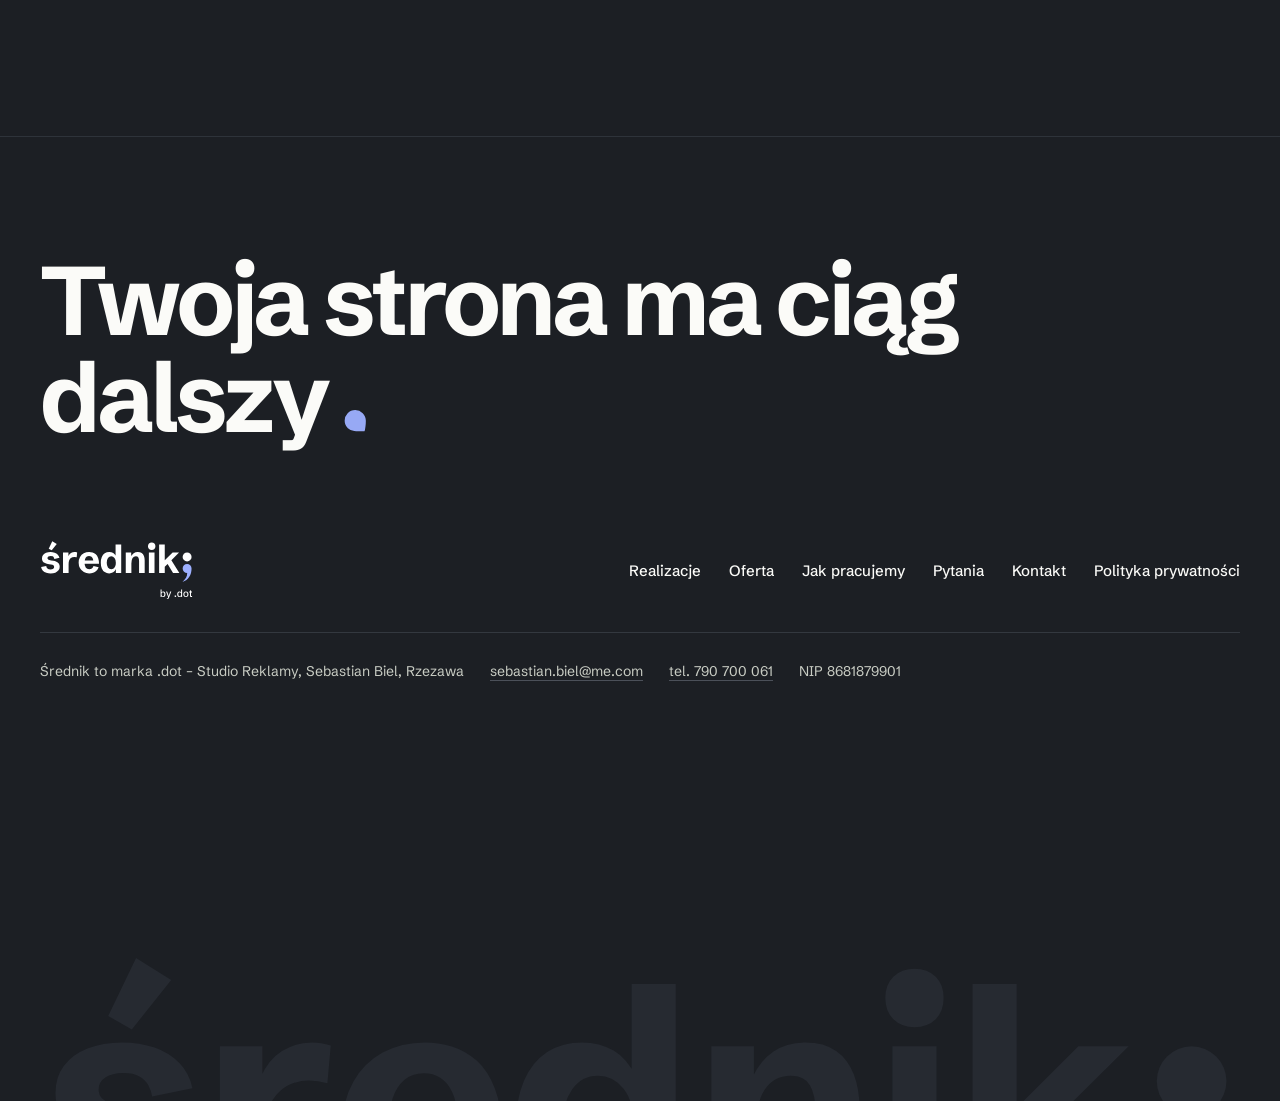
==== commit 3e62530b: "Poprawki po przeglądzie projektu - Formularz naprawdę wysyła zgłoszenia (send.php, walidacja, pułapk" ====
--- a/index.html
+++ b/index.html
@@ -399,7 +399,7 @@
         <p class="card__text">Poprawiamy wygląd, treści, wersję mobilną, szybkość i&nbsp;WordPressa. Etapami, na kopii strony, z&nbsp;ochroną pozycji w&nbsp;Google.</p>
         <ul class="card__meta"><li>Etapami, na kopii strony</li><li>Akceptujesz przed publikacją</li></ul>
         <p class="price"><span class="price__from">od</span> <span class="price__num" data-count-to="3900">3 900</span> <span class="price__cur">zł</span></p>
-        <a class="btn btn--ghost" href="#kontakt"><span class="btn__label">Wyślij wyniki audytu do wyceny</span></a>
+        <a class="btn btn--ghost" href="#kontakt" data-topic="Mam już audyt strony i chcę wycenić modernizację."><span class="btn__label">Wyślij wyniki audytu do wyceny</span></a>
       </li>
       <li class="card" data-card>
         <span class="card__num">03</span>
@@ -407,7 +407,7 @@
         <p class="card__text">Aktualizacje po kopii zapasowej, monitoring, drobne zmiany i&nbsp;raport co miesiąc, pisany po ludzku.</p>
         <ul class="card__meta"><li>Raport co miesiąc</li><li>Propozycja, nie warunek</li></ul>
         <p class="price"><span class="price__from">od</span> <span class="price__num" data-count-to="240">240</span> <span class="price__cur">zł / mies.</span></p>
-        <a class="btn btn--ghost" href="#kontakt"><span class="btn__label">Sprawdź, ile kosztuje opieka</span></a>
+        <a class="btn btn--ghost" href="#kontakt" data-topic="Interesuje mnie opieka nad stroną – ile by to kosztowało?"><span class="btn__label">Sprawdź, ile kosztuje opieka</span></a>
       </li>
     </ol>
   </div>
@@ -492,7 +492,7 @@
       </ul>
       <p class="contact__direct" data-reveal>Wolisz porozmawiać? Zadzwoń: <a href="tel:+48790700061">790&nbsp;700&nbsp;061</a><br>albo napisz: <a href="mailto:sebastian.biel@me.com">sebastian.biel@me.com</a></p>
     </div>
-    <form class="form" data-form action="" method="post" novalidate>
+    <form class="form" data-form action="send.php" method="post" novalidate>
       <div class="field">
         <input id="f-url" name="strona" type="text" inputmode="url" autocomplete="url" placeholder=" " required>
         <label for="f-url">Adres strony</label>
--- a/assets/css/style.css
+++ b/assets/css/style.css
@@ -191,14 +191,14 @@
 }
 .hdr.is-hidden { transform: translateY(-101%); }
 .hdr__in { display: flex; align-items: center; gap: 32px; height: var(--hdr); }
-.hdr__logo { display: flex; color: var(--ink); flex: none; }
+.hdr__logo { display: flex; align-items: center; min-height: 44px; color: var(--ink); flex: none; }
 .hdr__logo svg { height: 50px; width: auto; }
 .hdr__logo .logo-dot, .hdr__logo .logo-comma { transform-box: fill-box; transform-origin: 50% 0; transition: transform .5s var(--ease-back); }
 .hdr__logo:hover .logo-dot { transform: translateY(-14px); }
 .hdr__logo:hover .logo-comma { transform: rotate(-12deg); }
 .hdr__nav { margin-left: auto; display: flex; gap: 30px; }
 .hdr__nav a {
-  position: relative; padding: 10px 0;
+  position: relative; padding: 12px 0;
   font: 500 16px var(--sans); color: var(--ink); text-decoration: none;
 }
 .hdr__nav a::after {
@@ -293,7 +293,7 @@
 .steps__intro { padding: 14vh 0 4vh; display: flex; flex-direction: column; gap: 22px; }
 .step {
   min-height: 80vh; display: flex; flex-direction: column; justify-content: center; gap: 16px;
-  max-width: 31em; opacity: .22; transition: opacity .6s var(--ease);
+  max-width: 31em; opacity: .3; transition: opacity .6s var(--ease);
 }
 .step.is-active { opacity: 1; }
 .step:last-child { min-height: 100vh; }
@@ -347,7 +347,7 @@
 .chrome__url > svg { width: 1em; height: 1em; fill: none; stroke: currentColor; stroke-width: 2.2; }
 .chrome__ok {
   position: absolute; right: .3em; top: 50%; display: inline-flex; align-items: center; gap: .3em;
-  padding: .3em .7em .3em .5em; border-radius: 1em; background: var(--green-soft); color: var(--green);
+  padding: .3em .7em .3em .5em; border-radius: 1em; background: var(--green-soft); color: #1F6B4A;
   font-size: .78em; font-weight: 600; opacity: 0; transform: translateY(-50%) scale(.6);
   transition: opacity .4s, transform .6s var(--ease-back);
 }
@@ -759,7 +759,7 @@
   position: absolute; left: 0; top: 26px; pointer-events: none; transform-origin: left top;
   font: 500 17px var(--sans); color: #A9AEB5; transition: transform .4s var(--ease), color .3s;
 }
-.field label span { font-weight: 400; color: #80868E; }
+.field label span { font-weight: 400; color: #9AA0A8; }
 .field input:focus + label, .field input:not(:placeholder-shown) + label,
 .field textarea:focus + label, .field textarea:not(:placeholder-shown) + label { transform: translateY(-24px) scale(.78); color: var(--peri); }
 .field::after {
@@ -769,13 +769,14 @@
 .field textarea ~ ::after { bottom: 6px; }
 .field:focus-within::after { transform: scaleX(1); }
 .field input:focus-visible, .field textarea:focus-visible { outline: none; }
-.field__hint { position: absolute; right: 0; top: 30px; font: italic 14px var(--serif); color: #80868E; opacity: 0; transition: opacity .3s; pointer-events: none; }
+.field__hint { position: absolute; right: 0; top: 30px; font: italic 14px var(--serif); color: #9AA0A8; opacity: 0; transition: opacity .3s; pointer-events: none; }
 .field input:focus ~ .field__hint { opacity: 1; }
 .field input:not(:placeholder-shown) ~ .field__hint { opacity: 0; }
 .field.is-invalid input { border-bottom-color: #FF9C8A; }
 .field.is-invalid label { color: #FF9C8A; }
 .field--hp { position: absolute; left: -9999px; width: 1px; height: 1px; overflow: hidden; margin: 0; }
-.form__error { margin: 0; font: 500 15px var(--sans); color: #FF9C8A; }
+.form__error { margin: 0; font: 500 15px/1.5 var(--sans); color: #FF9C8A; }
+.form__error a { color: inherit; }
 .form__error:empty { display: none; }
 .form__submit { align-self: flex-start; margin-top: 4px; }
 .form__submit.is-loading { pointer-events: none; opacity: .75; }
@@ -811,8 +812,8 @@
 .foot__nav { display: flex; flex-wrap: wrap; gap: 8px 28px; }
 .foot__nav a { display: inline-flex; align-items: center; min-height: 44px; font: 500 15px var(--sans); color: var(--paper); text-decoration: none; background: linear-gradient(var(--peri), var(--peri)) 0 calc(100% - 10px) / 0 1.5px no-repeat; transition: background-size .45s var(--ease), color .3s; }
 .foot__nav a:hover { color: var(--peri); background-size: 100% 1.5px; }
-.foot__legal { display: flex; flex-wrap: wrap; gap: 8px 26px; padding: 26px 0; font: 14px var(--sans); color: #C9CDC4; }
-.foot__legal a { color: inherit; text-decoration: underline; text-decoration-color: #4B5059; text-underline-offset: 4px; transition: color .3s, text-decoration-color .3s; }
+.foot__legal { display: flex; flex-wrap: wrap; align-items: center; gap: 0 26px; padding: 16px 0; font: 14px var(--sans); color: #C9CDC4; }
+.foot__legal a { display: inline-flex; align-items: center; min-height: 44px; color: inherit; text-decoration: underline; text-decoration-color: #4B5059; text-underline-offset: 4px; transition: color .3s, text-decoration-color .3s; }
 .foot__legal a:hover { color: var(--peri); text-decoration-color: currentColor; }
 .foot__giant { color: #262A31; line-height: 0; padding: 0 var(--gut); margin-top: clamp(24px, 4vw, 56px); }
 .foot__giant svg { width: 100%; height: auto; margin: 0 auto; max-width: 1600px; transform-origin: 50% 100%; }
@@ -872,8 +873,8 @@
   .stage, .stage-ui { width: min(100%, 560px); }
   .stage-ui { margin-top: 12px; }
   .steps__intro { padding: 40px 0 0; }
-  .step { min-height: 64vh; justify-content: flex-start; padding: 36px 0 24px; max-width: 40em; opacity: .28; }
-  .step:last-child { min-height: 70vh; }
+  .step { min-height: 46vh; justify-content: flex-start; padding: 32px 0 24px; max-width: 40em; opacity: .28; }
+  .step:last-child { min-height: 64vh; }
 
   .margin, .body { grid-column: 1 / -1; }
   .note { max-width: 32em; }
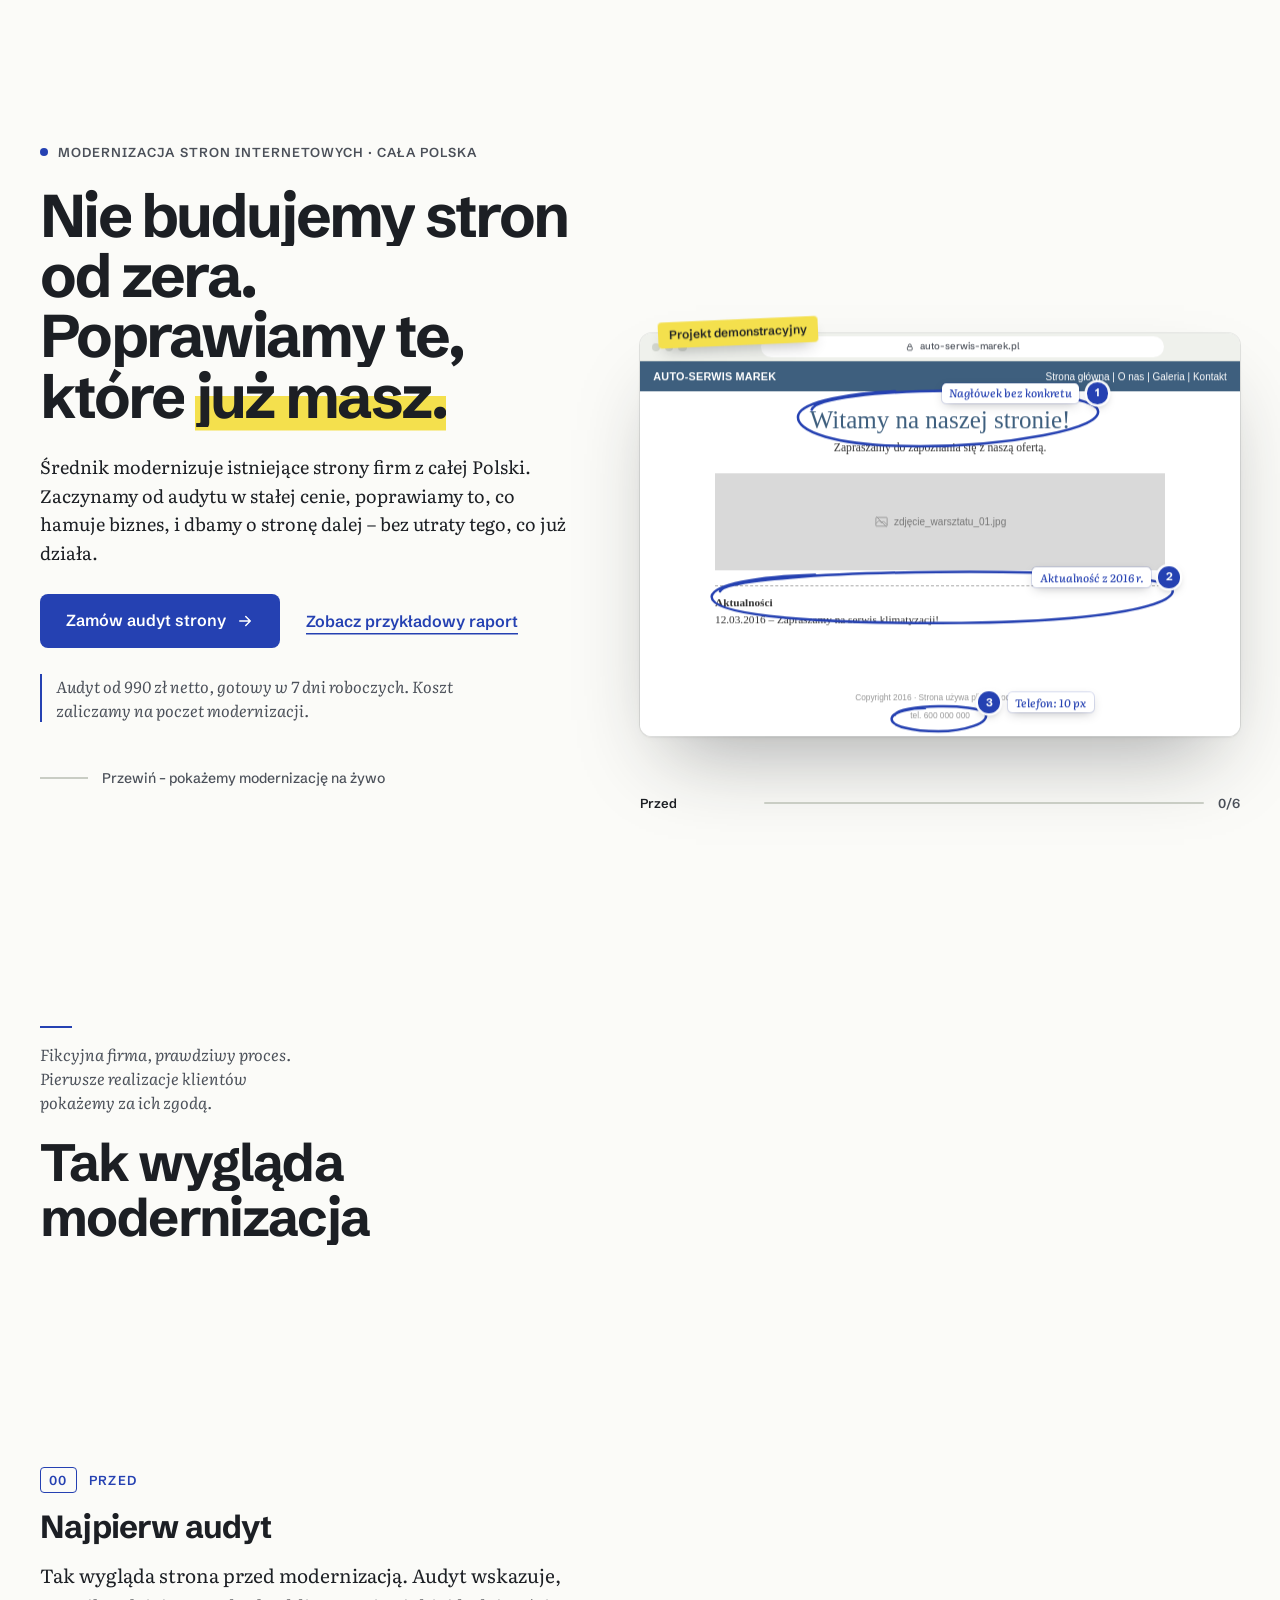
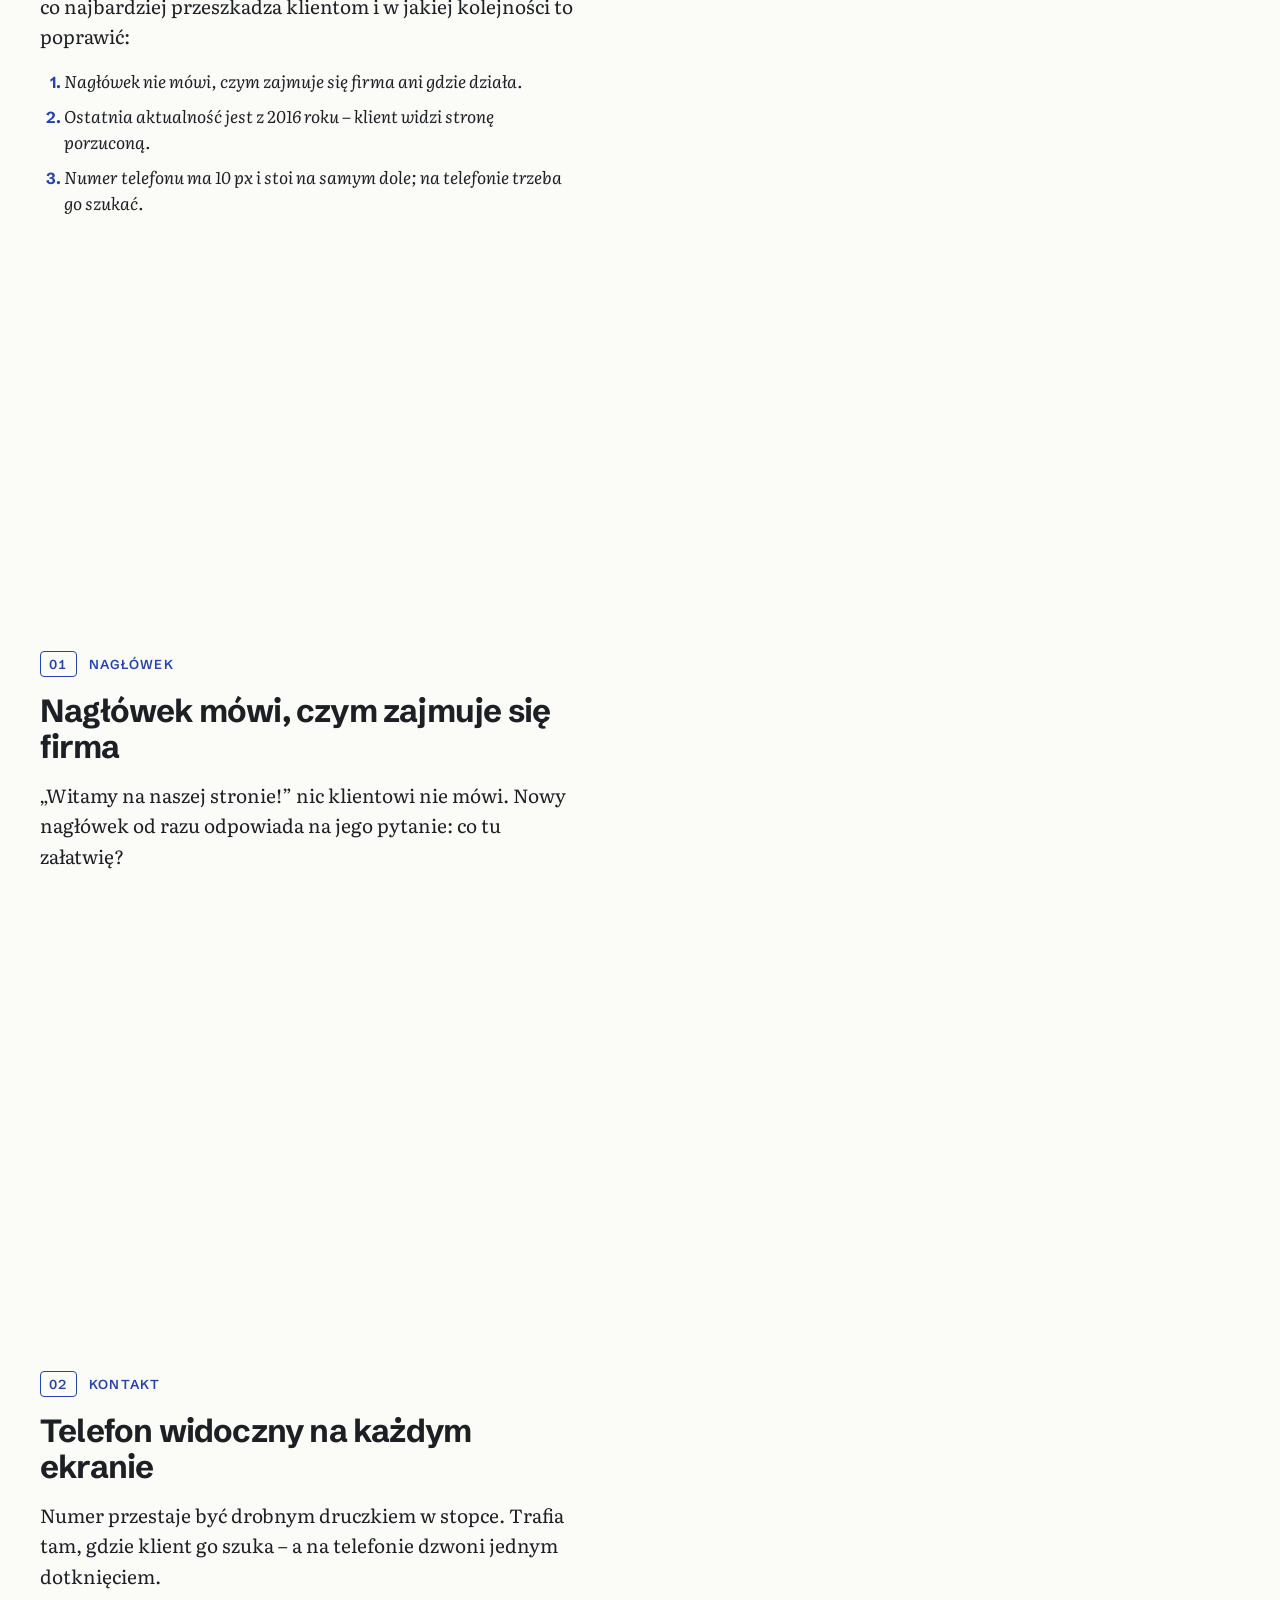
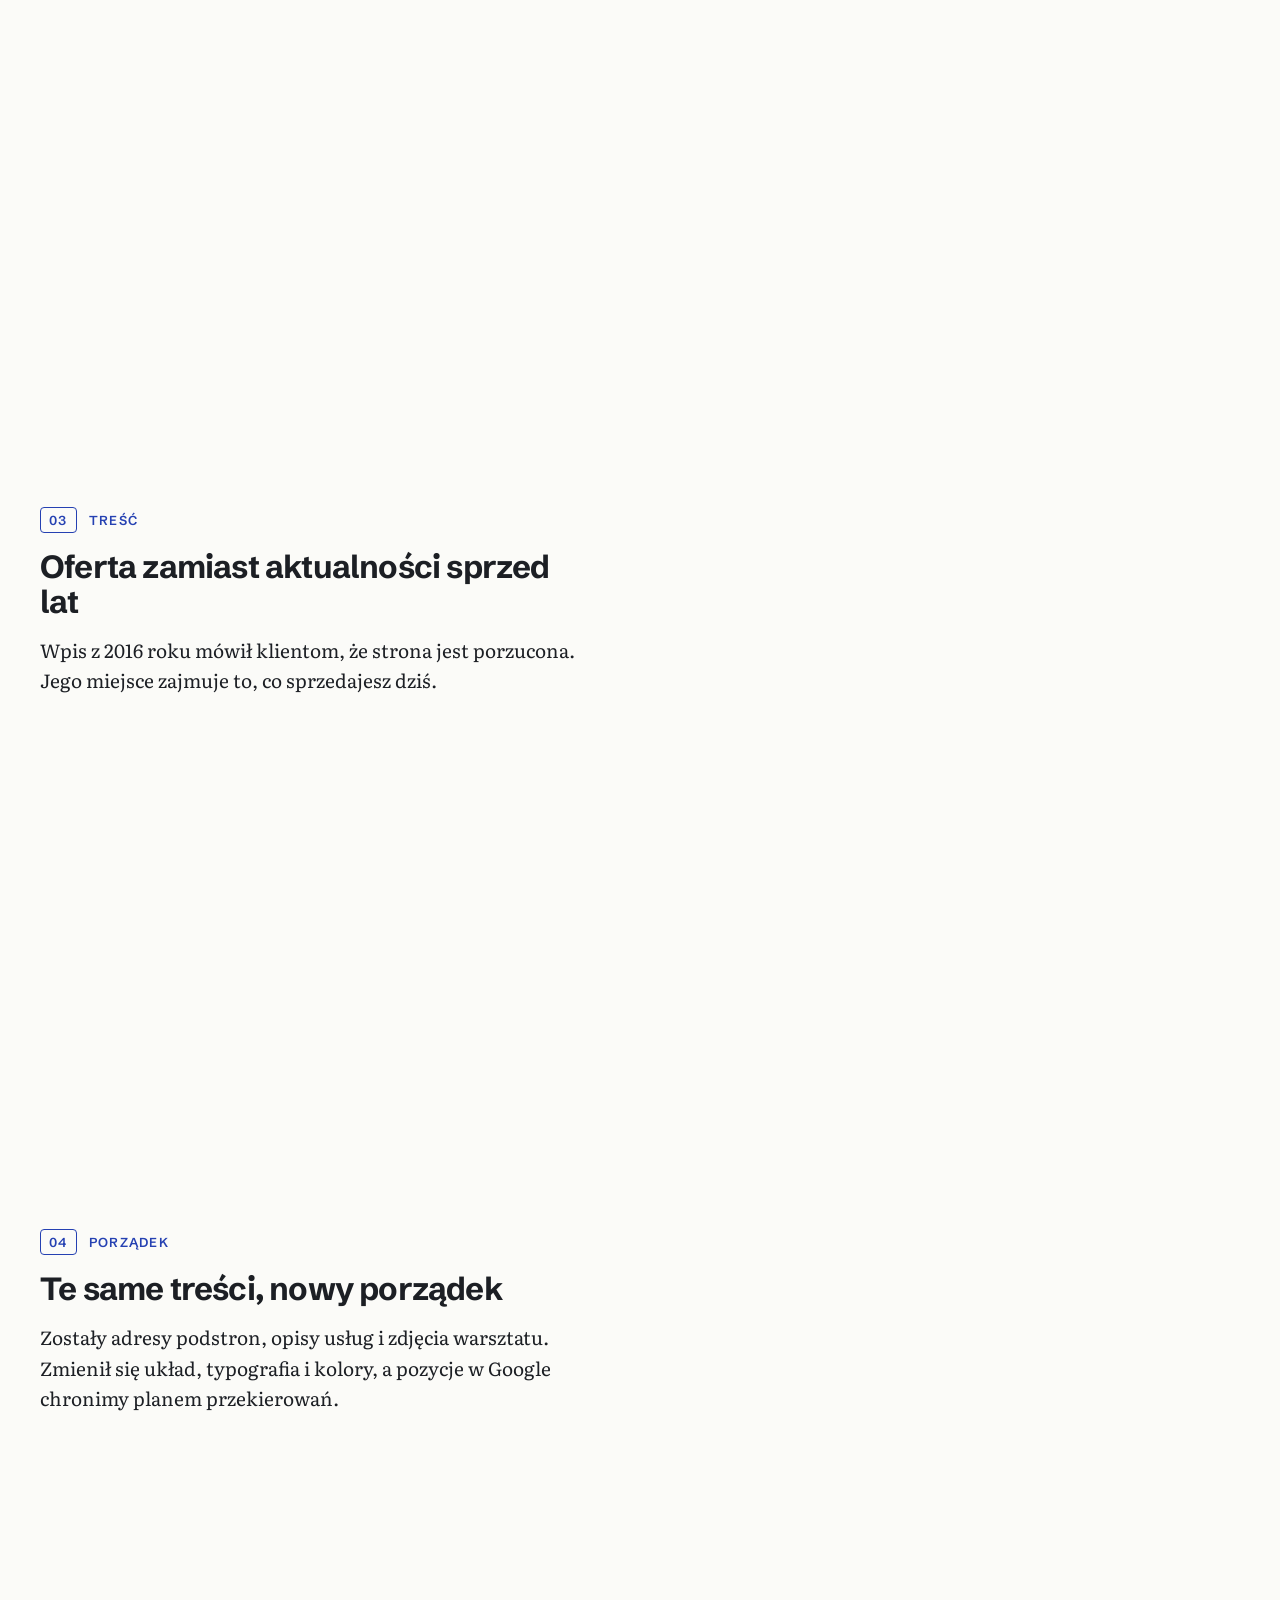
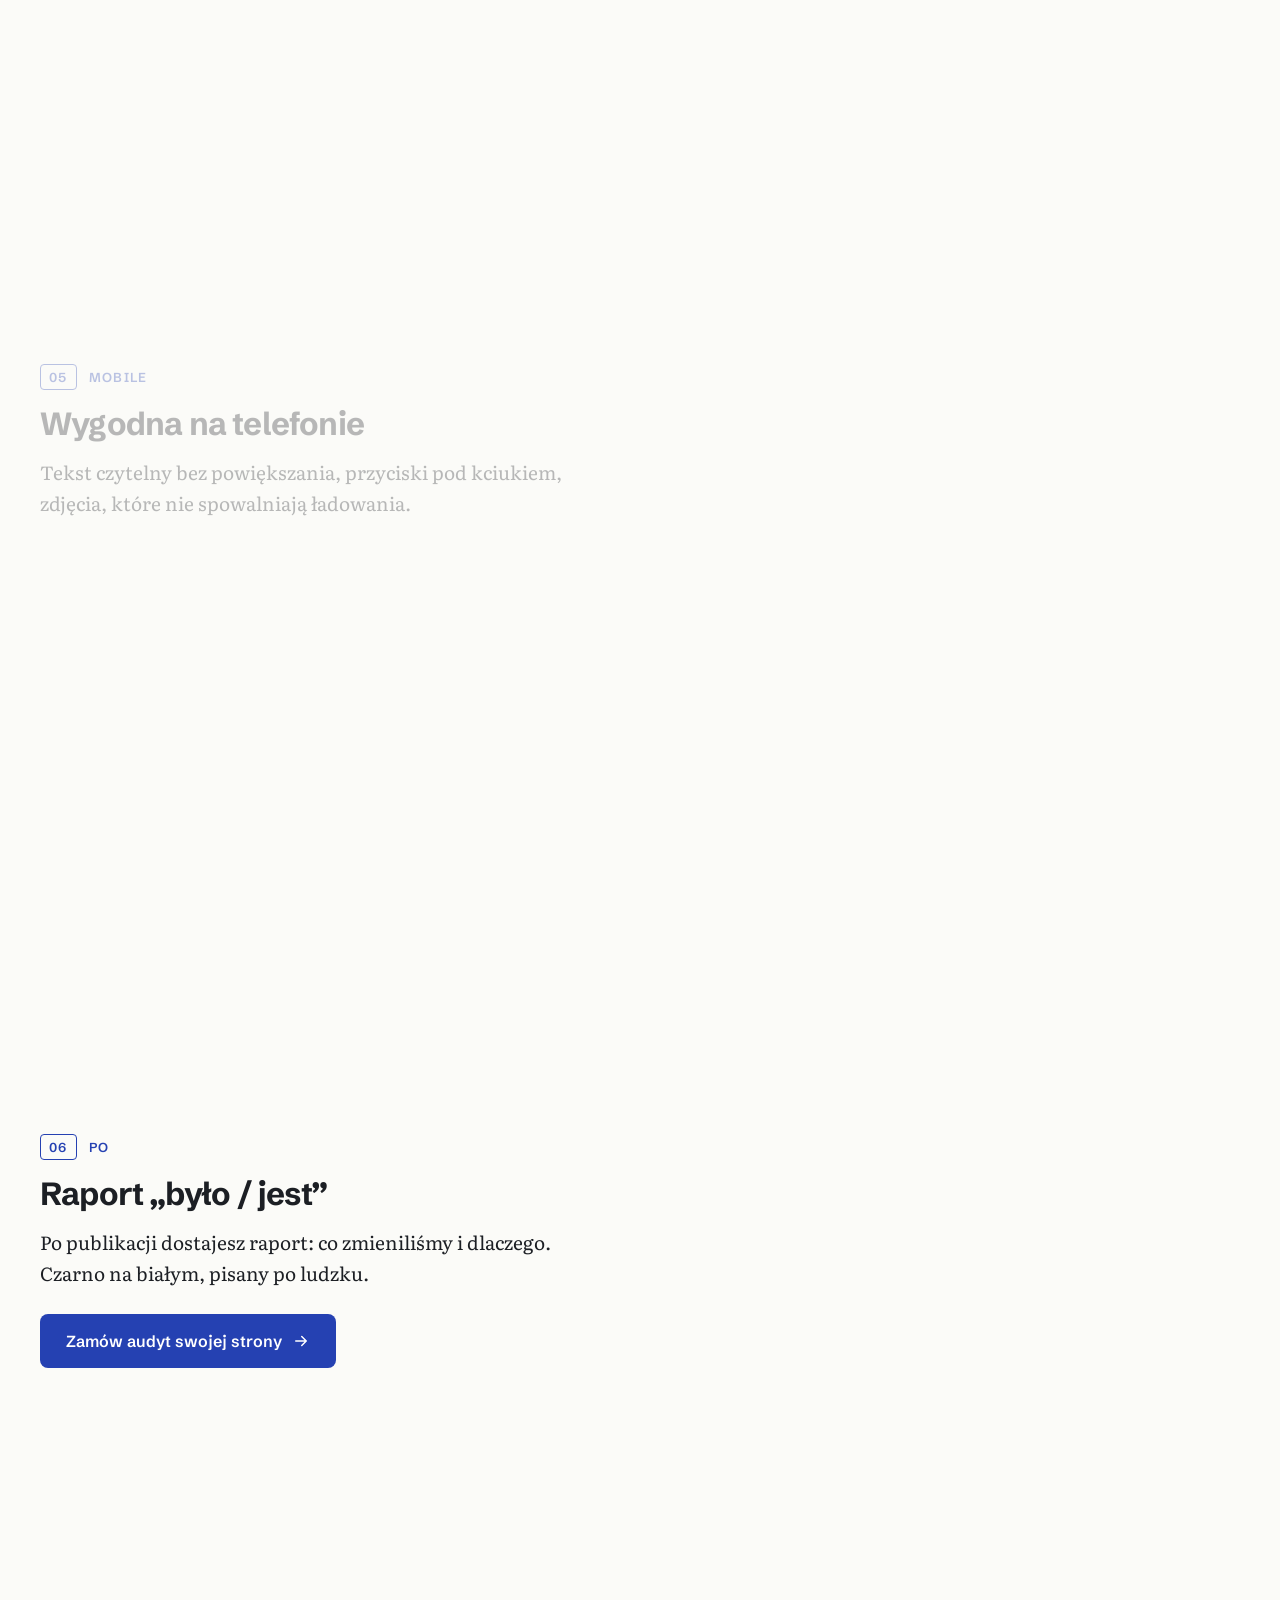
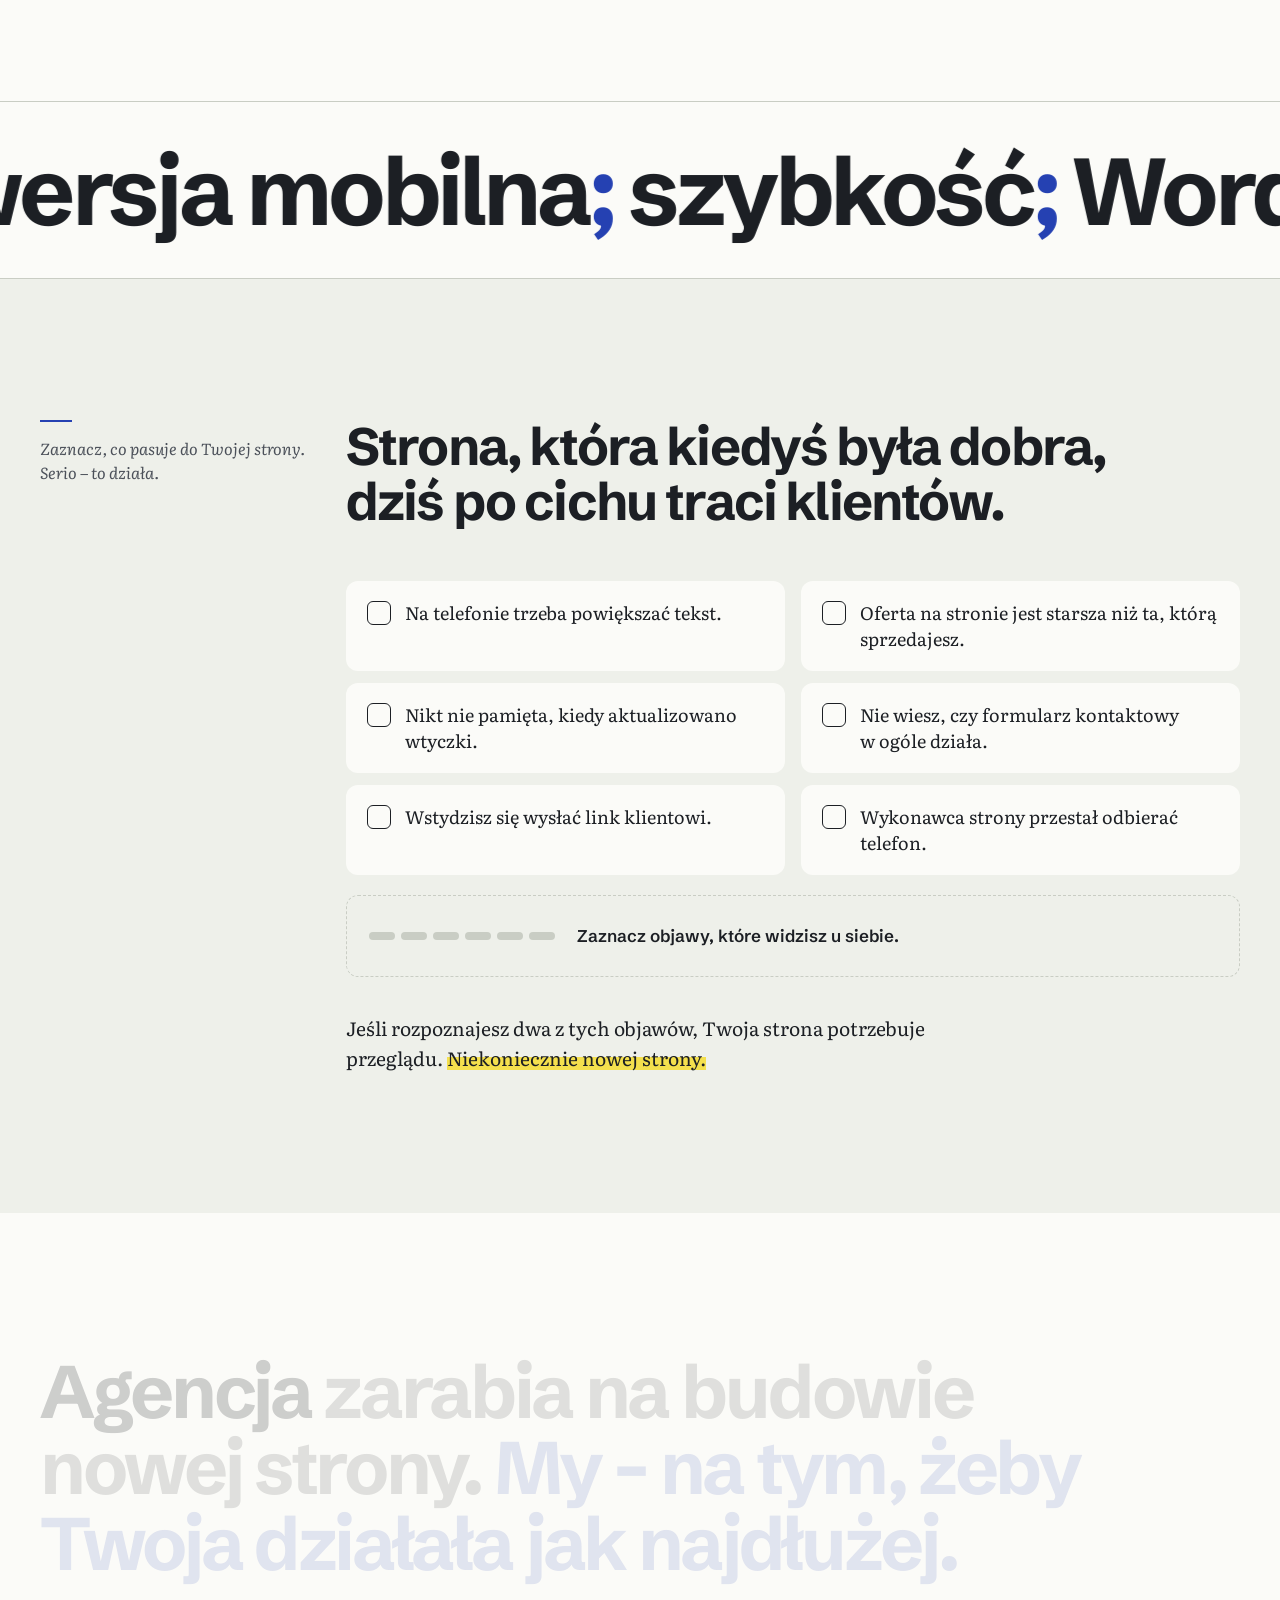
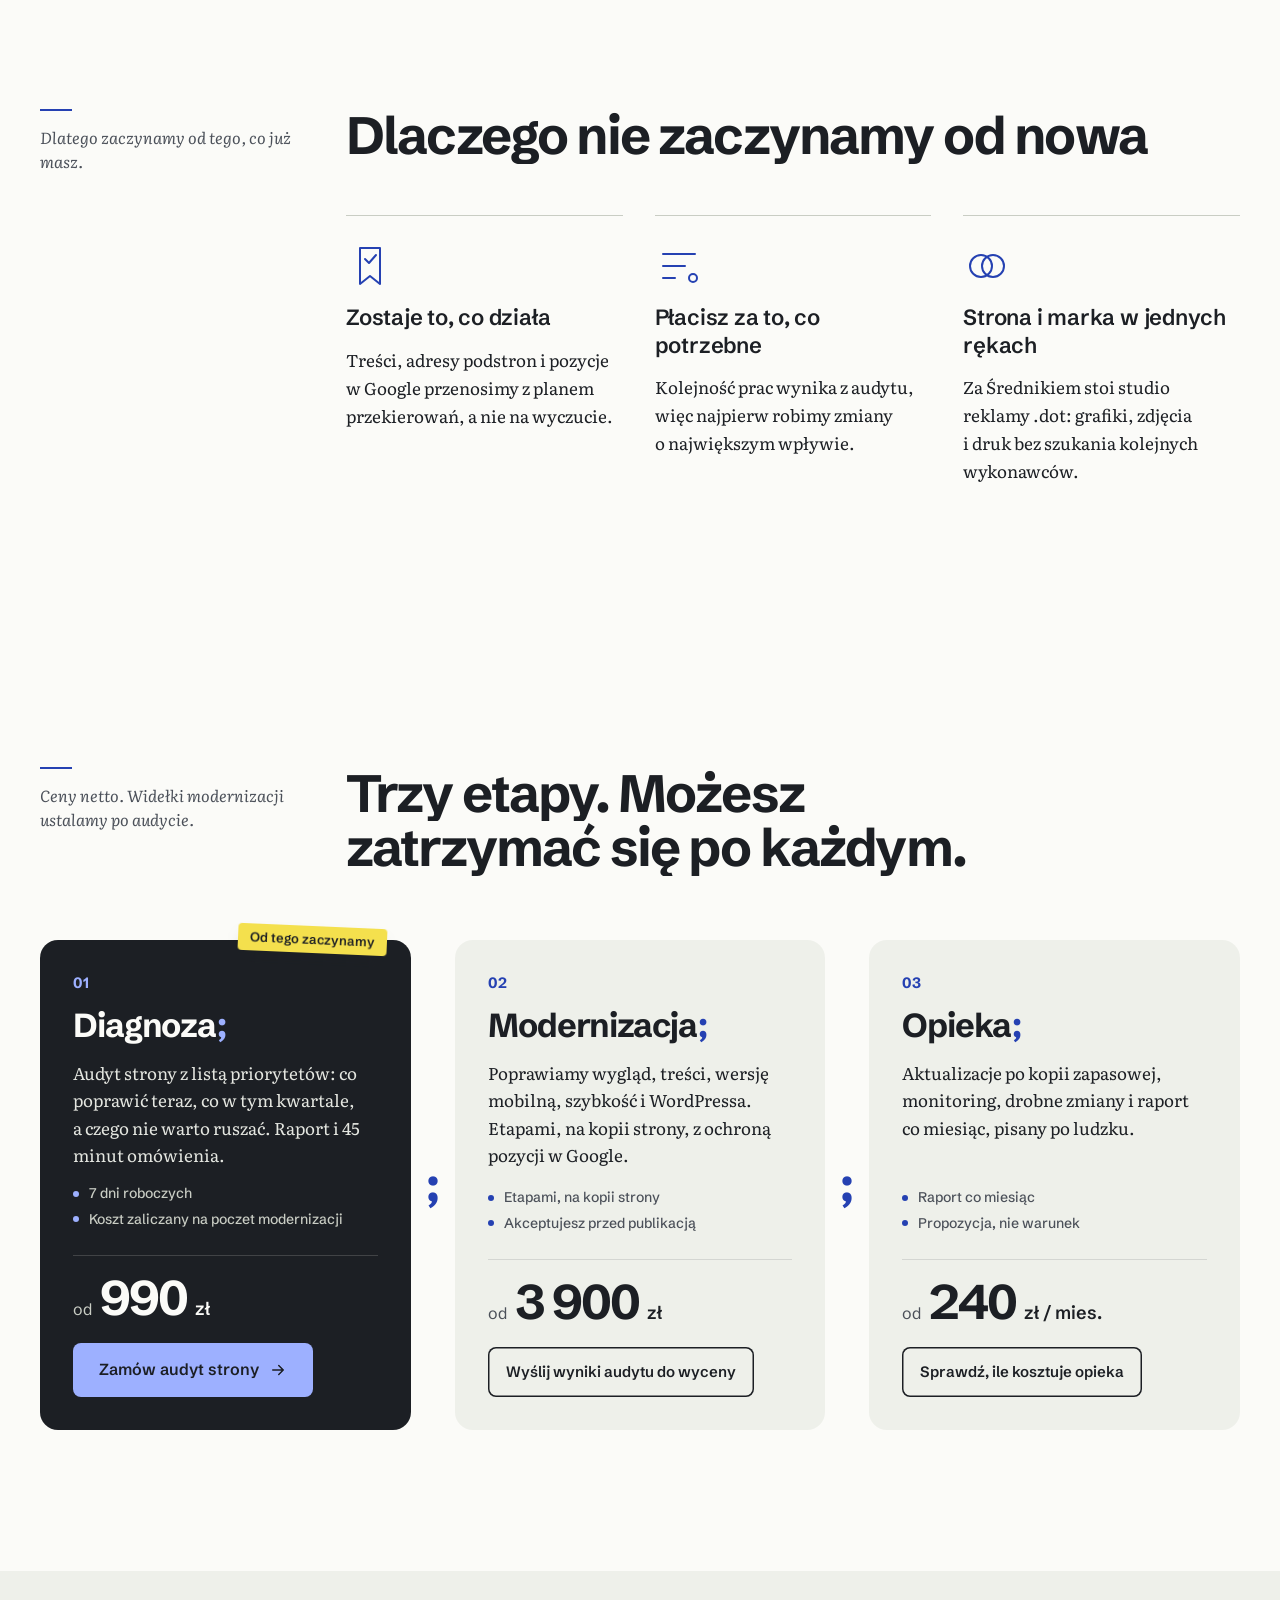
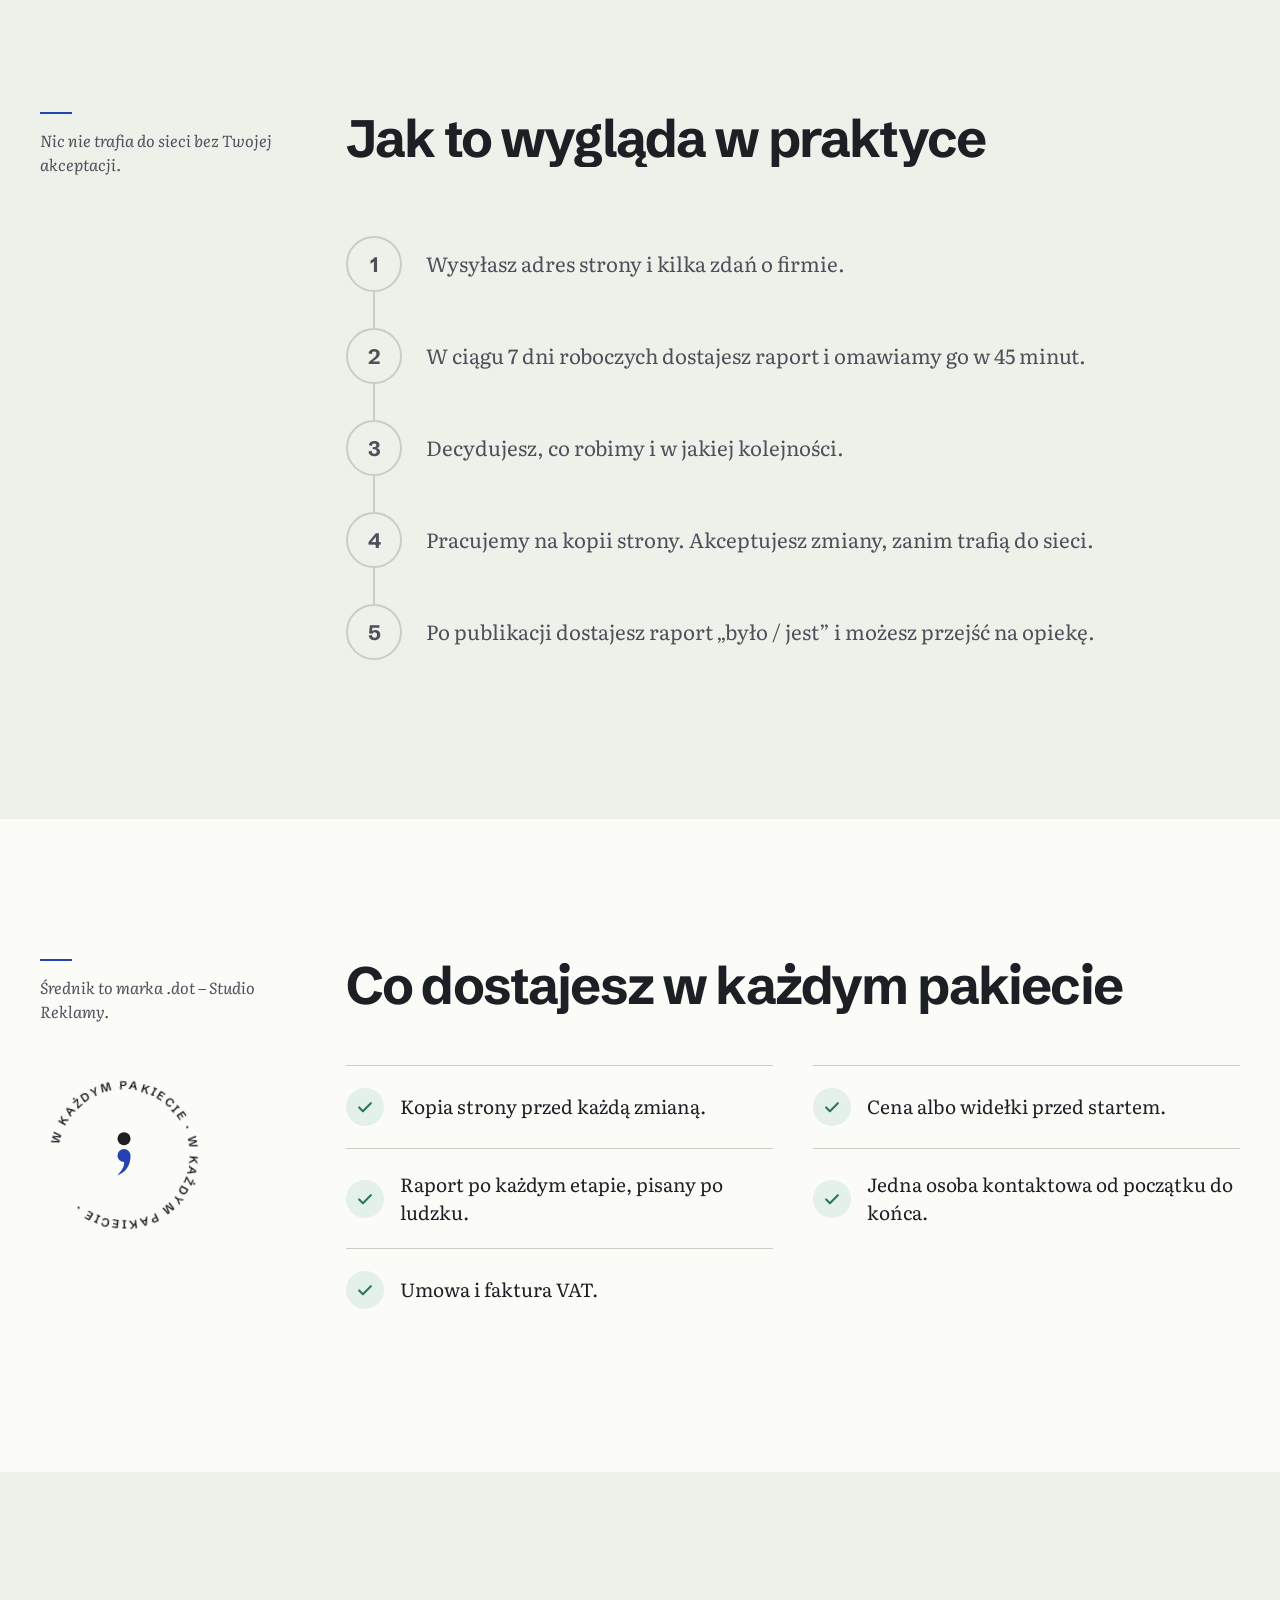
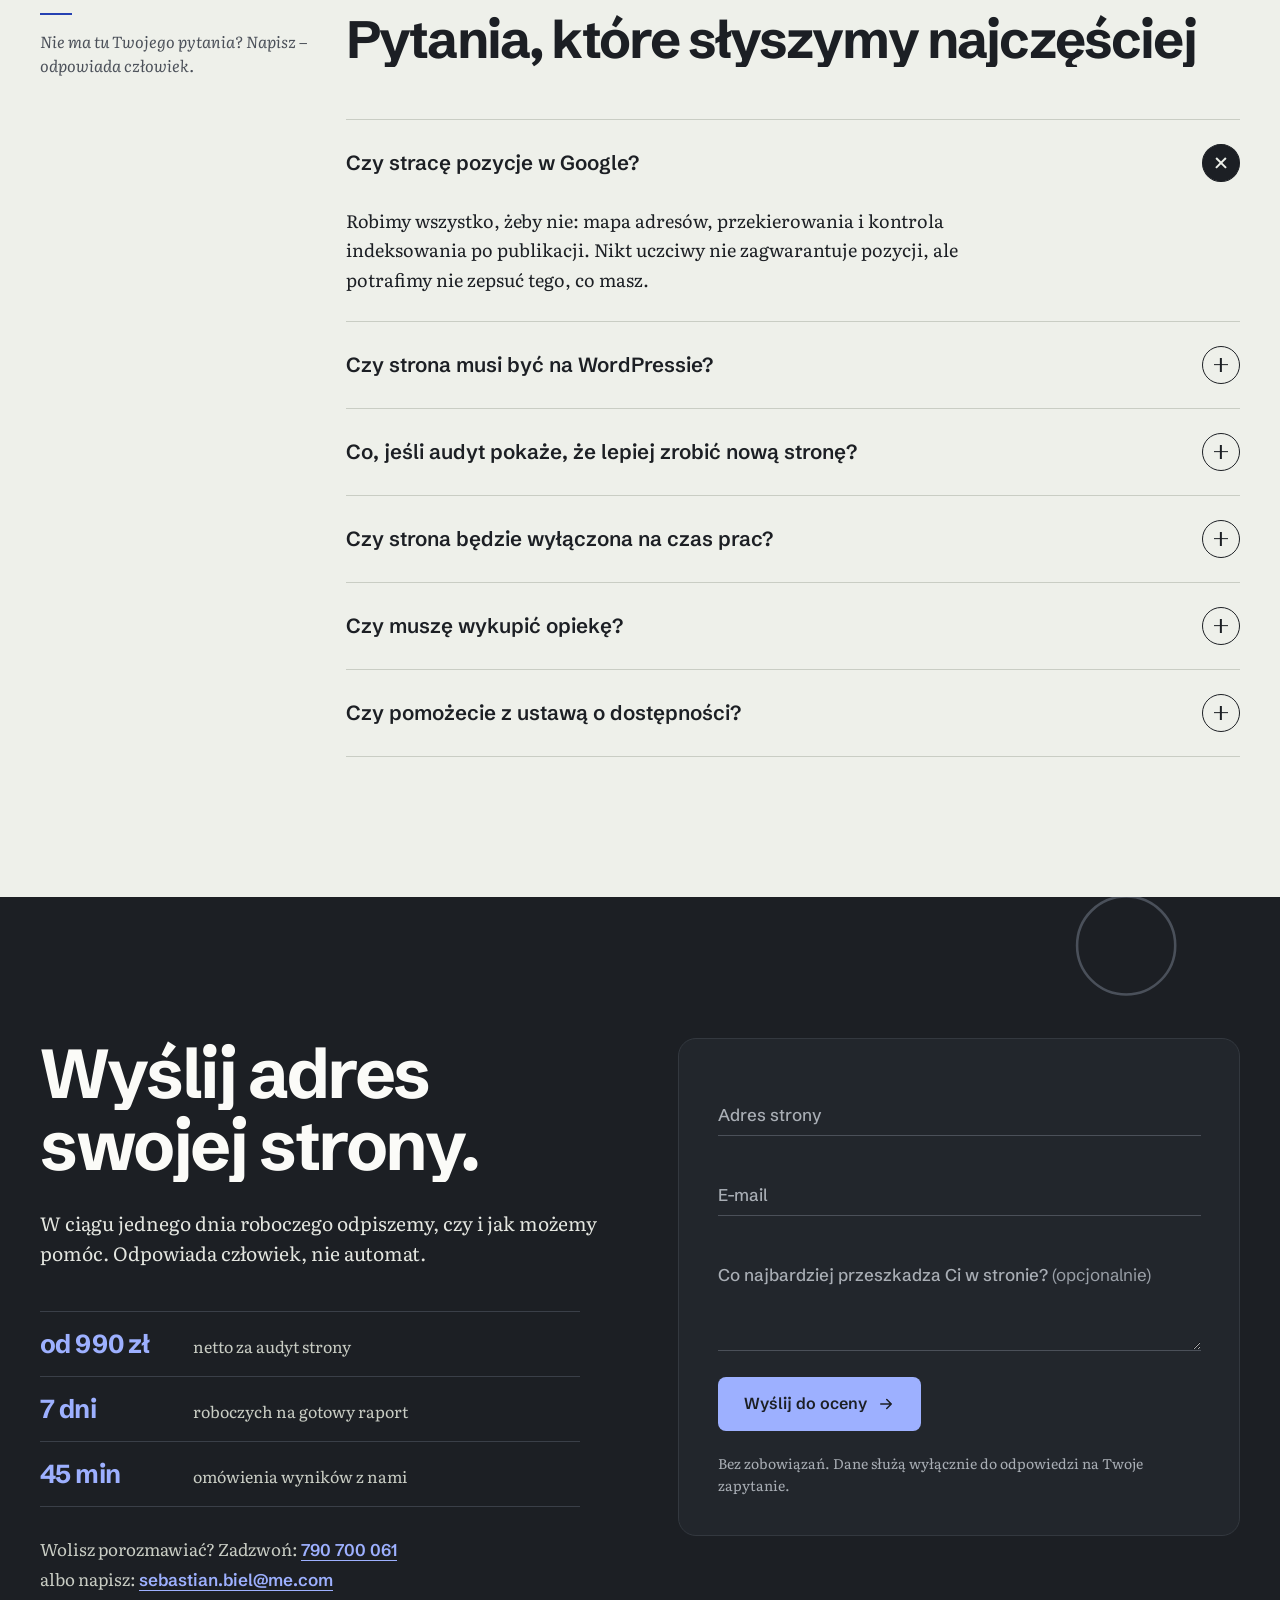
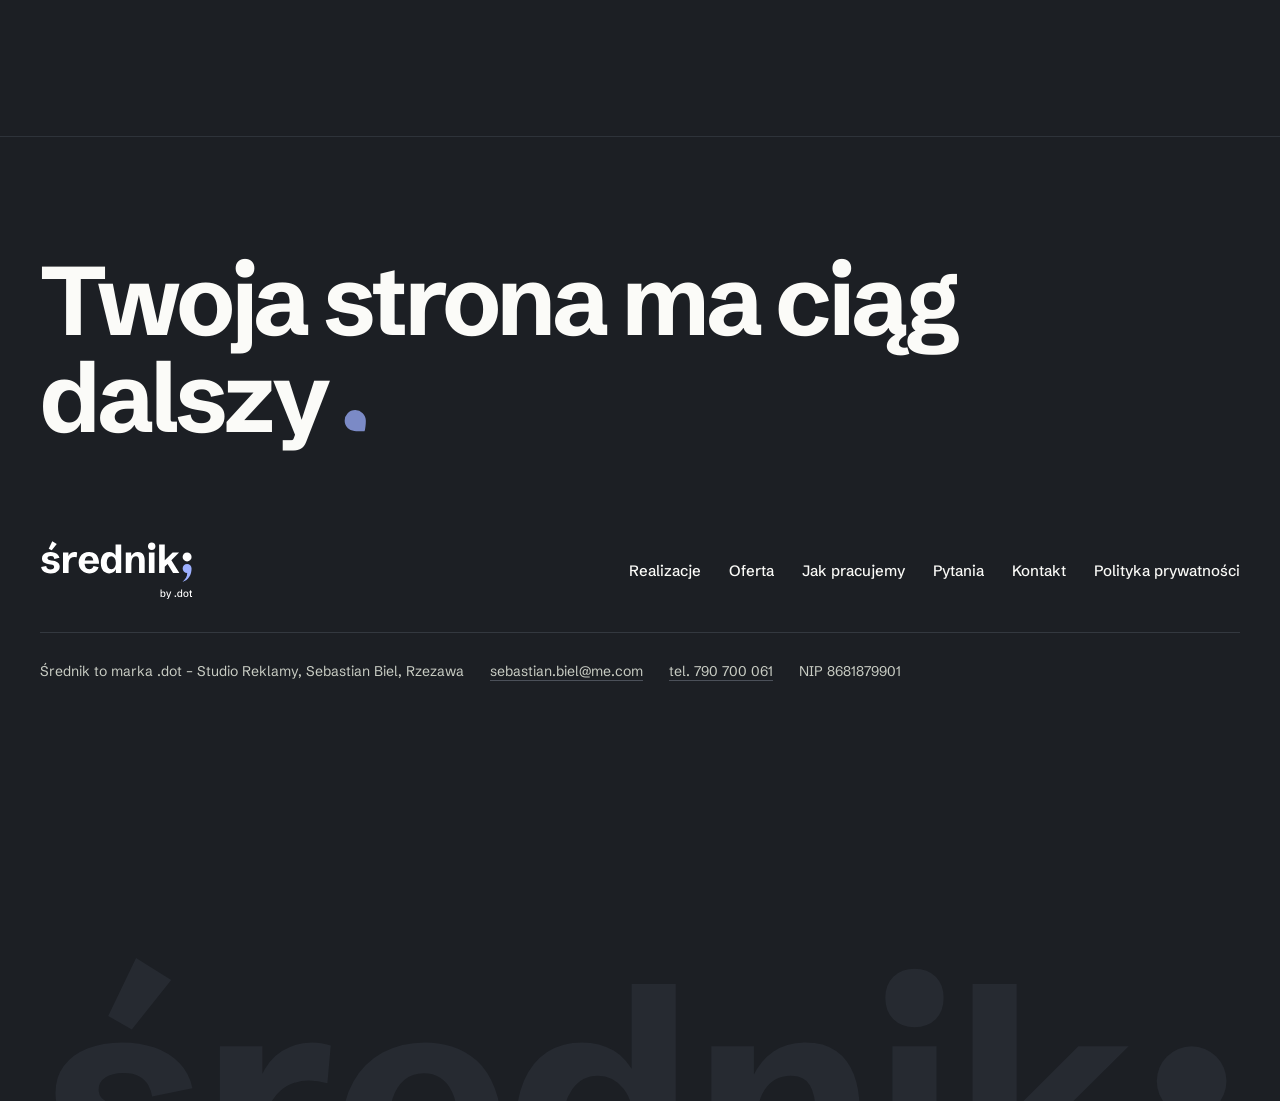
==== commit 14b57197: "Makieta gotowa na prawdziwe zdjęcie warsztatu Stara strona pokazuje zdjęcie rozciągnięte i wyblakłe," ====
--- a/index.html
+++ b/index.html
@@ -239,7 +239,8 @@
 
                 <div class="s-img">
                   <span class="s-img__old"><svg viewBox="0 0 24 24"><rect x="3" y="5" width="18" height="14" rx="1"/><path d="M3 15l5-5 4 4 3-3 6 6"/><path d="M4 4l16 16"/></svg>zdjęcie_warsztatu_01.jpg</span>
-                  <svg class="s-img__new" viewBox="0 0 400 240" preserveAspectRatio="xMidYMid slice"><use href="#mock-photo"/></svg>
+                  <img class="s-img__shot" src="assets/img/warsztat.jpg" alt="" decoding="async" onerror="this.remove()">
+                  <span class="s-img__new"><svg viewBox="0 0 400 240" preserveAspectRatio="xMidYMid slice"><use href="#mock-photo"/></svg><img src="assets/img/warsztat.jpg" alt="" decoding="async" onerror="this.remove()"></span>
                 </div>
 
                 <div class="o-news"><p><b>Aktualności</b></p><p>12.03.2016&nbsp;– Zapraszamy na serwis klimatyzacji!</p></div>
@@ -276,7 +277,7 @@
                   <p class="p-title">Mechanika, klimatyzacja i&nbsp;przeglądy aut osobowych</p>
                   <p class="p-sub">Termin w&nbsp;2&nbsp;dni robocze. Wycena przed naprawą.</p>
                   <span class="p-btn">Zadzwoń: 600 000 000</span>
-                  <div class="p-img"><svg viewBox="0 0 400 240" preserveAspectRatio="xMidYMid slice"><use href="#mock-photo"/></svg></div>
+                  <div class="p-img"><svg viewBox="0 0 400 240" preserveAspectRatio="xMidYMid slice"><use href="#mock-photo"/></svg><img src="assets/img/warsztat.jpg" alt="" decoding="async" onerror="this.remove()"></div>
                   <div class="p-tile"><b>Mechanika</b><span>Naprawy bieżące i&nbsp;diagnostyka</span></div>
                   <div class="p-tile"><b>Klimatyzacja</b><span>Serwis, odgrzybianie, nabijanie</span></div>
                   <div class="p-tile"><b>Przeglądy</b><span>Okresowe i&nbsp;przed zakupem auta</span></div>
--- a/assets/css/style.css
+++ b/assets/css/style.css
@@ -400,7 +400,13 @@
 }
 .s-img__old { position: absolute; inset: 0; display: flex; align-items: center; justify-content: center; gap: .5em; font-size: 1.2em; color: #777777; transition: opacity .4s; }
 .s-img__old svg { width: 1.5em; height: 1.5em; fill: none; stroke: #999999; stroke-width: 1.5; }
-.s-img__new { position: absolute; inset: 0; width: 100%; height: 100%; clip-path: inset(0 100% 0 0); transition: clip-path 1s var(--ease-io); }
+.s-img__new { position: absolute; inset: 0; clip-path: inset(0 100% 0 0); transition: clip-path 1s var(--ease-io); }
+.s-img__new svg, .s-img__new img, .p-img img { position: absolute; inset: 0; width: 100%; height: 100%; object-fit: cover; }
+/* Zdjęcie warsztatu na starej stronie: to samo, ale rozciągnięte, wyblakłe i nieostre */
+.s-img__shot {
+  position: absolute; inset: 0; width: 100%; height: 100%; object-fit: fill;
+  filter: saturate(.45) sepia(.25) contrast(.85) brightness(1.12) blur(.5px); transition: opacity .4s;
+}
 
 .o-news { position: absolute; left: 9em; width: 54em; top: 26.8em; padding-top: 1em; border-top: 1px dashed #AAAAAA; font-family: 'Times New Roman', Times, serif; transition: opacity .4s, transform .5s var(--ease); }
 .o-news p { font-size: 1.35em; line-height: 1.5; }
@@ -478,7 +484,7 @@
 .p-title { font-size: 2.6em; line-height: 1.08; font-weight: 700; letter-spacing: -.03em; }
 .p-sub { font-size: 1.35em; line-height: 1.4; color: #4B5059; }
 .p-btn { display: block; padding: 1em; border-radius: .7em; background: var(--orange); color: #FFFFFF; text-align: center; font-size: 1.45em; font-weight: 700; }
-.p-img { height: 15em; overflow: hidden; border-radius: .9em; }
+.p-img { position: relative; height: 15em; overflow: hidden; border-radius: .9em; }
 .p-img svg { width: 100%; height: 100%; }
 .p-tile { display: flex; flex-direction: column; gap: .2em; padding: 1.2em 1.4em; border-radius: .9em; background: #F2F4F7; }
 .p-tile b { font-size: 1.45em; }
@@ -553,7 +559,7 @@
 .stage.s4 .n-hero-c { opacity: 0; transform: translateY(-1em); transition-delay: 0s; }
 .stage.s4 .n-hero { opacity: 1; transform: none; transition-delay: .45s; }
 .stage.s4 .s-img { left: 38.4em; top: 6.2em; width: 29.6em; height: 18em; border-radius: .8em; }
-.stage.s4 .s-img__old { opacity: 0; }
+.stage.s4 .s-img__old, .stage.s4 .s-img__shot { opacity: 0; }
 .stage.s4 .s-img__new { clip-path: inset(0 0 0 0); transition-delay: .75s; }
 .stage.s4 .o-foot { opacity: 0; }
 .stage.s4 .n-foot { opacity: 1; transition-delay: .6s; }
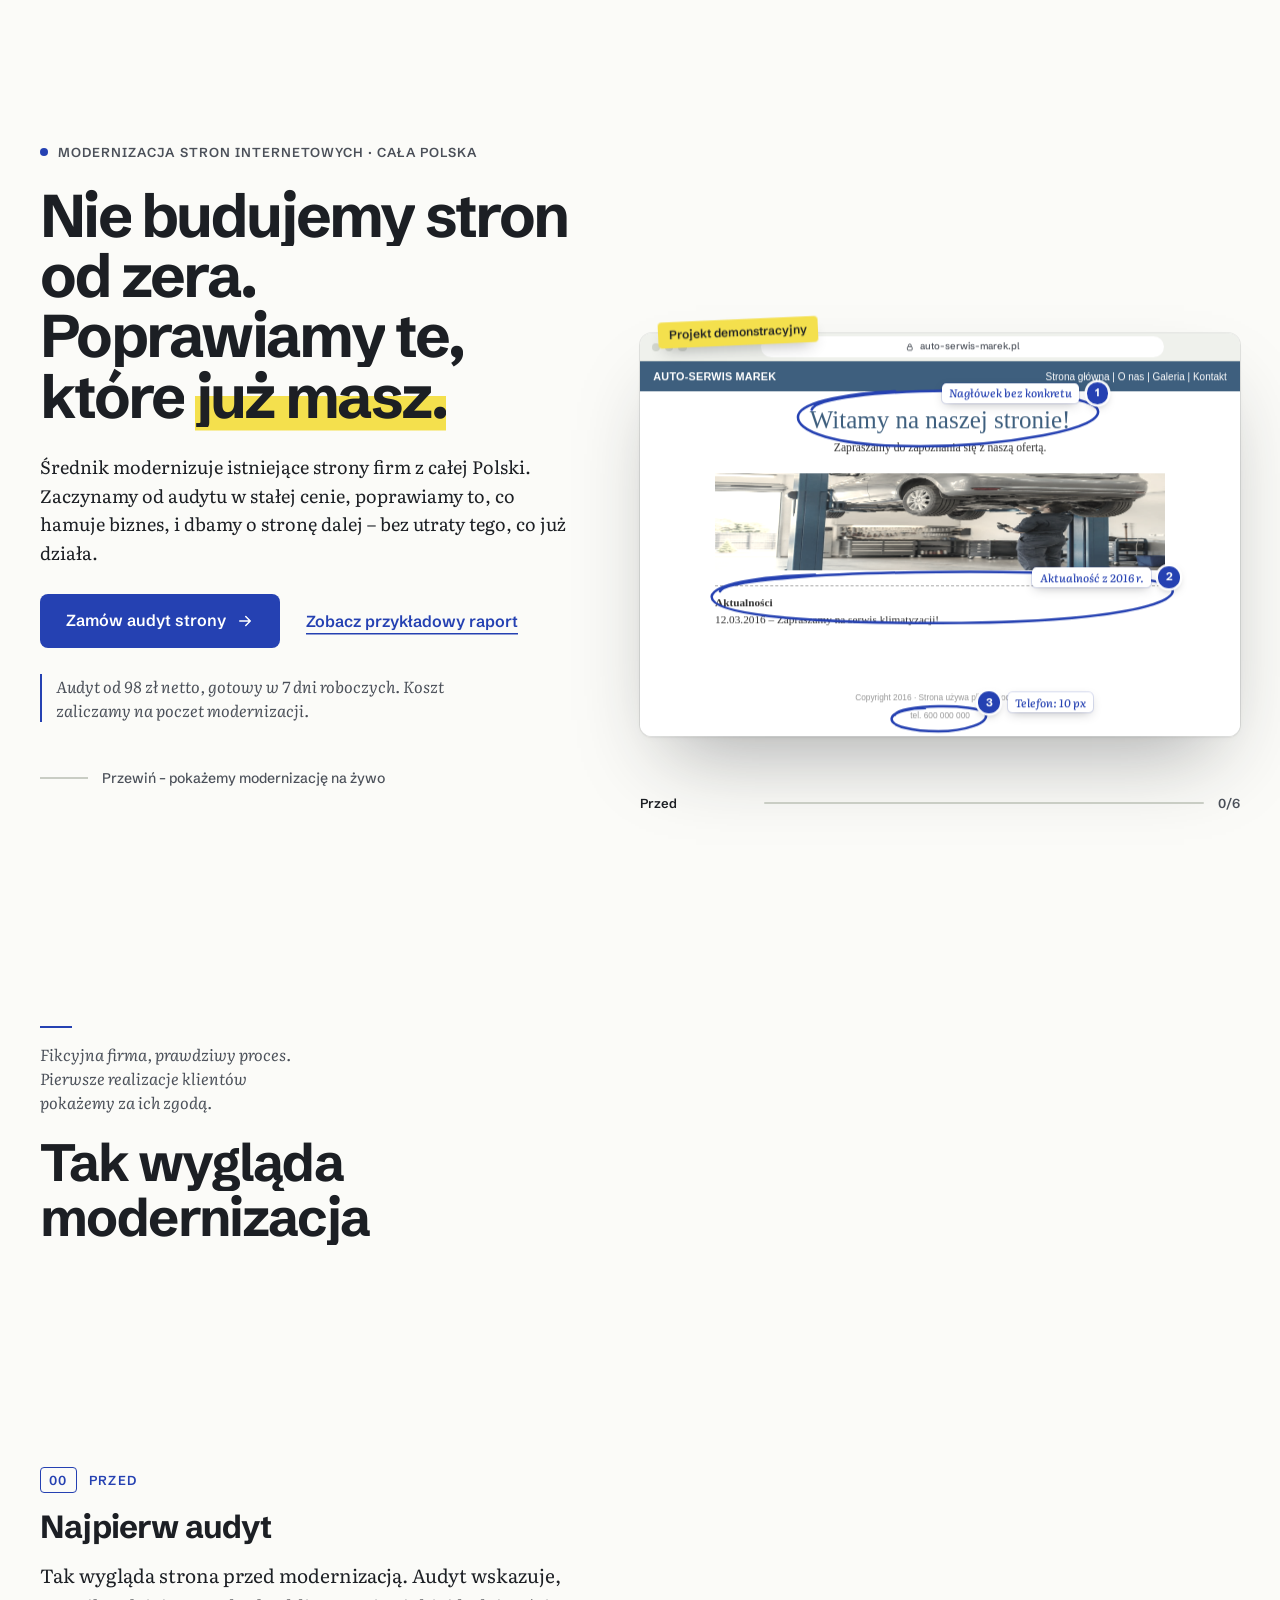
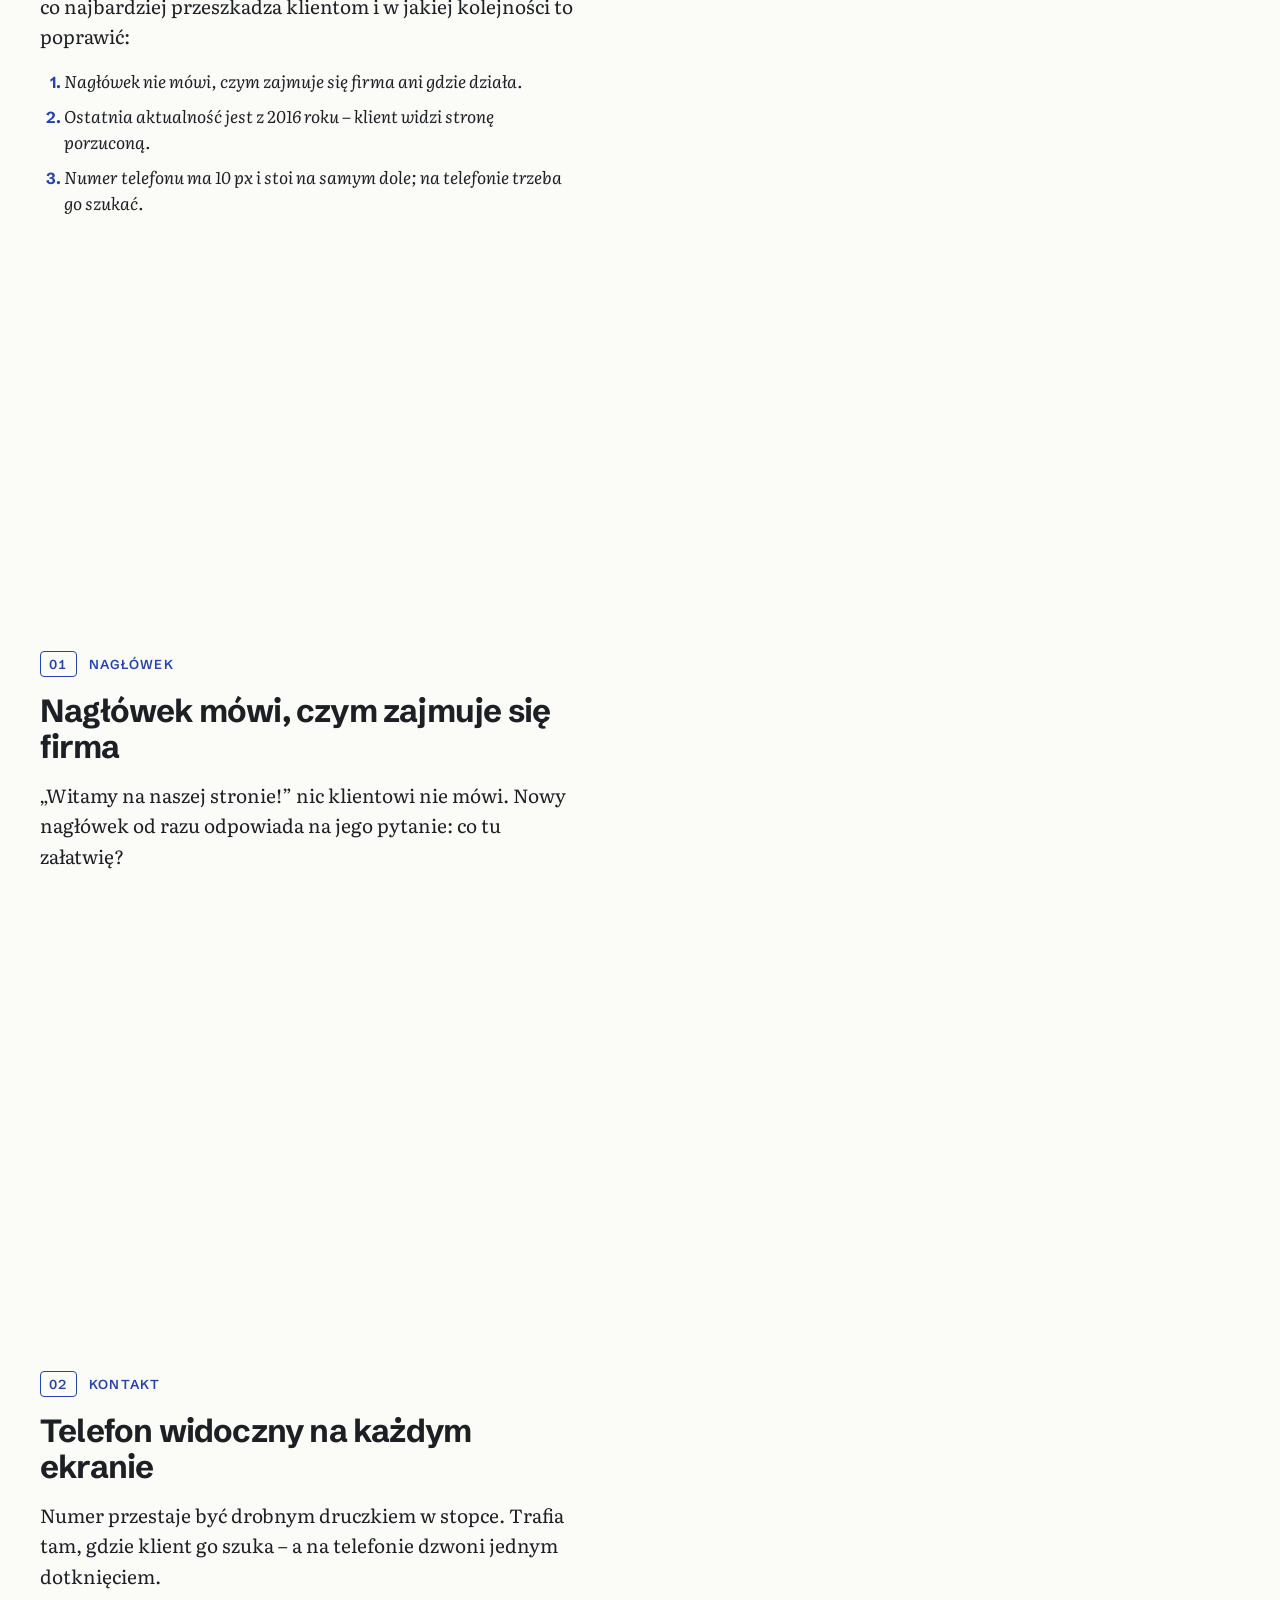
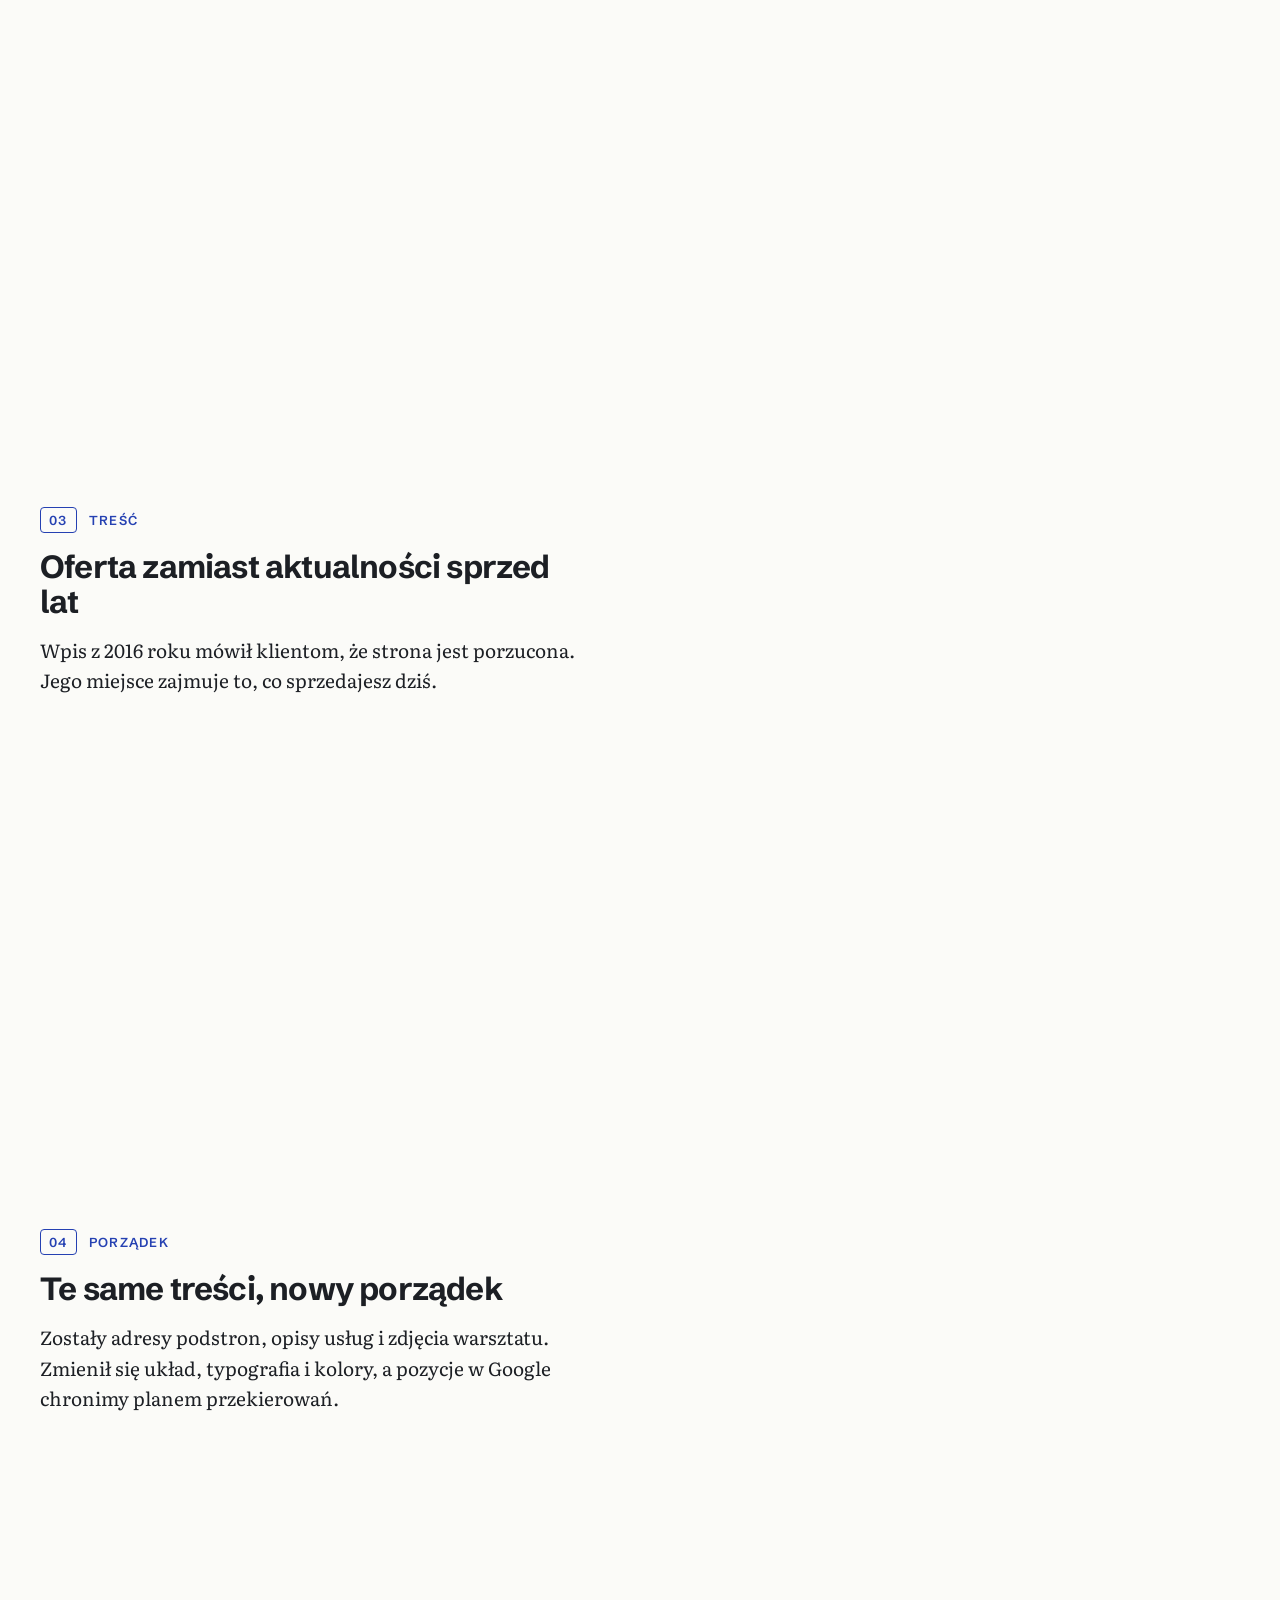
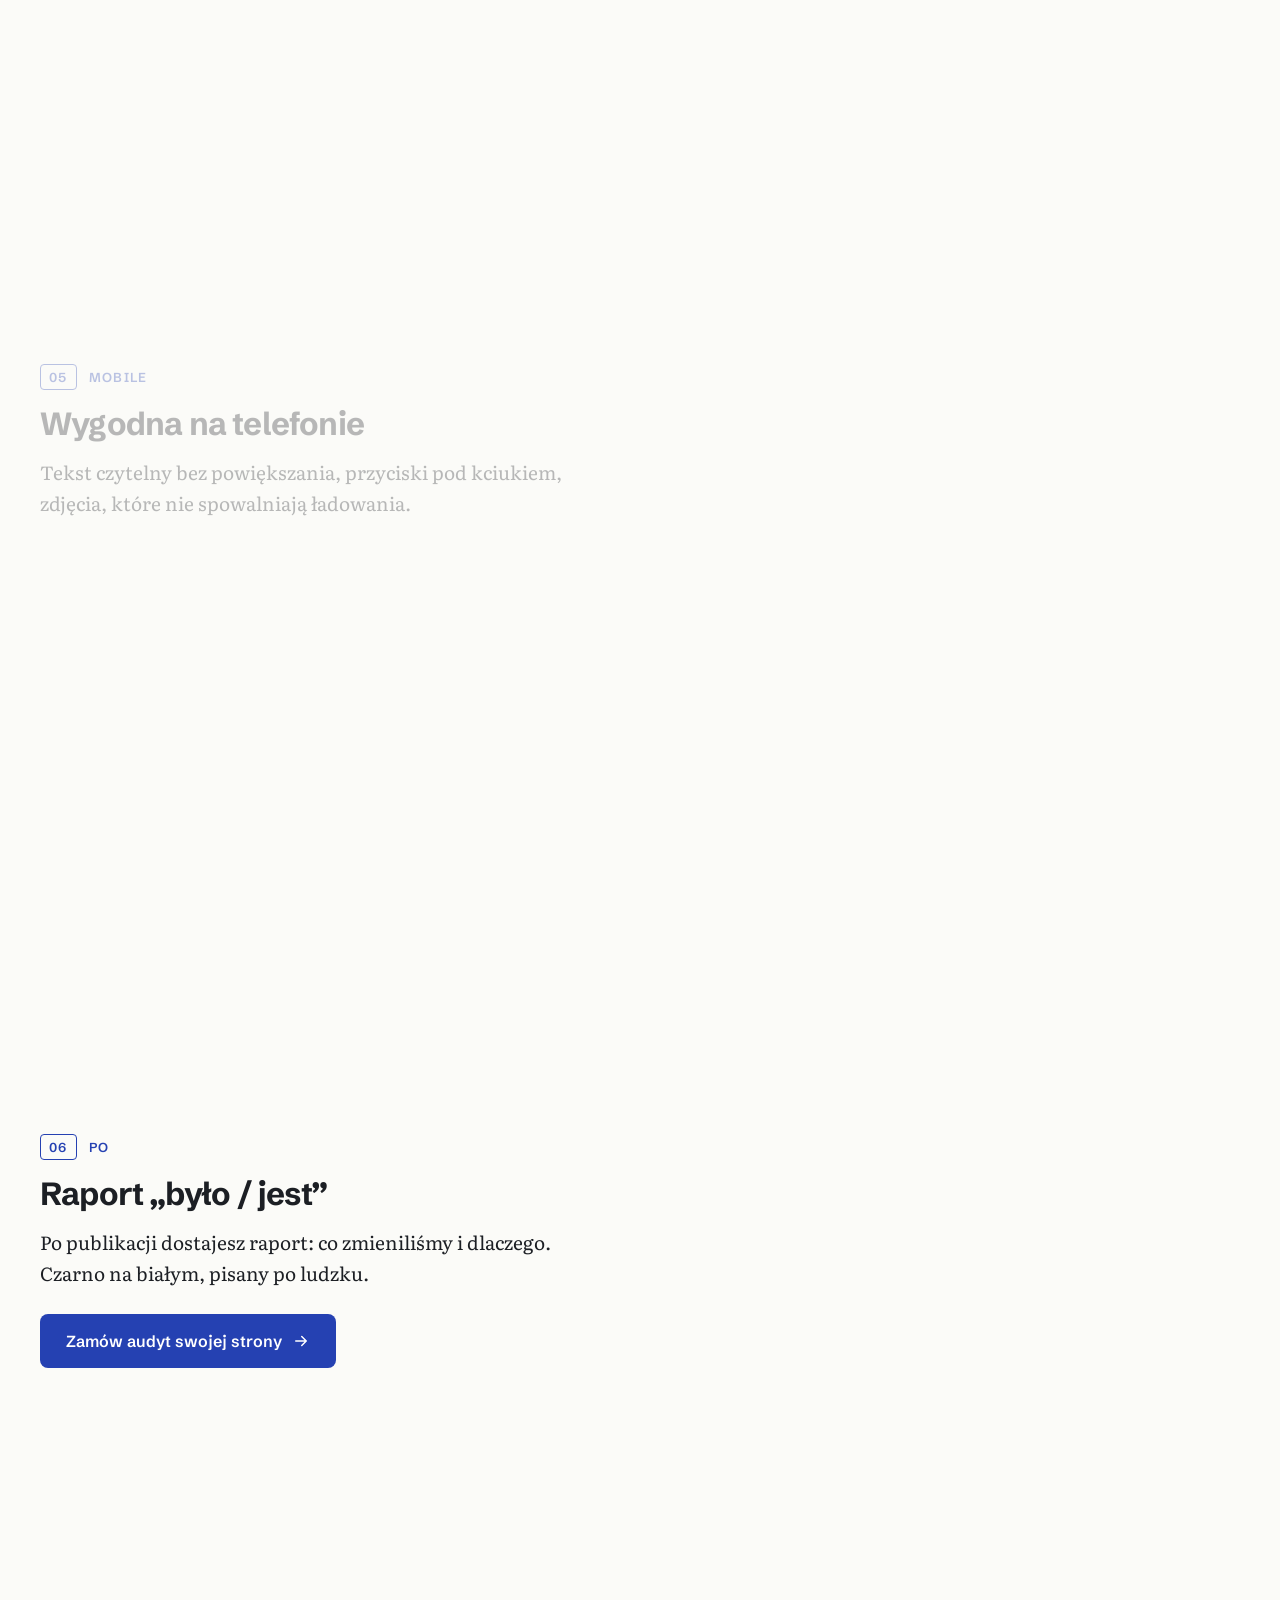
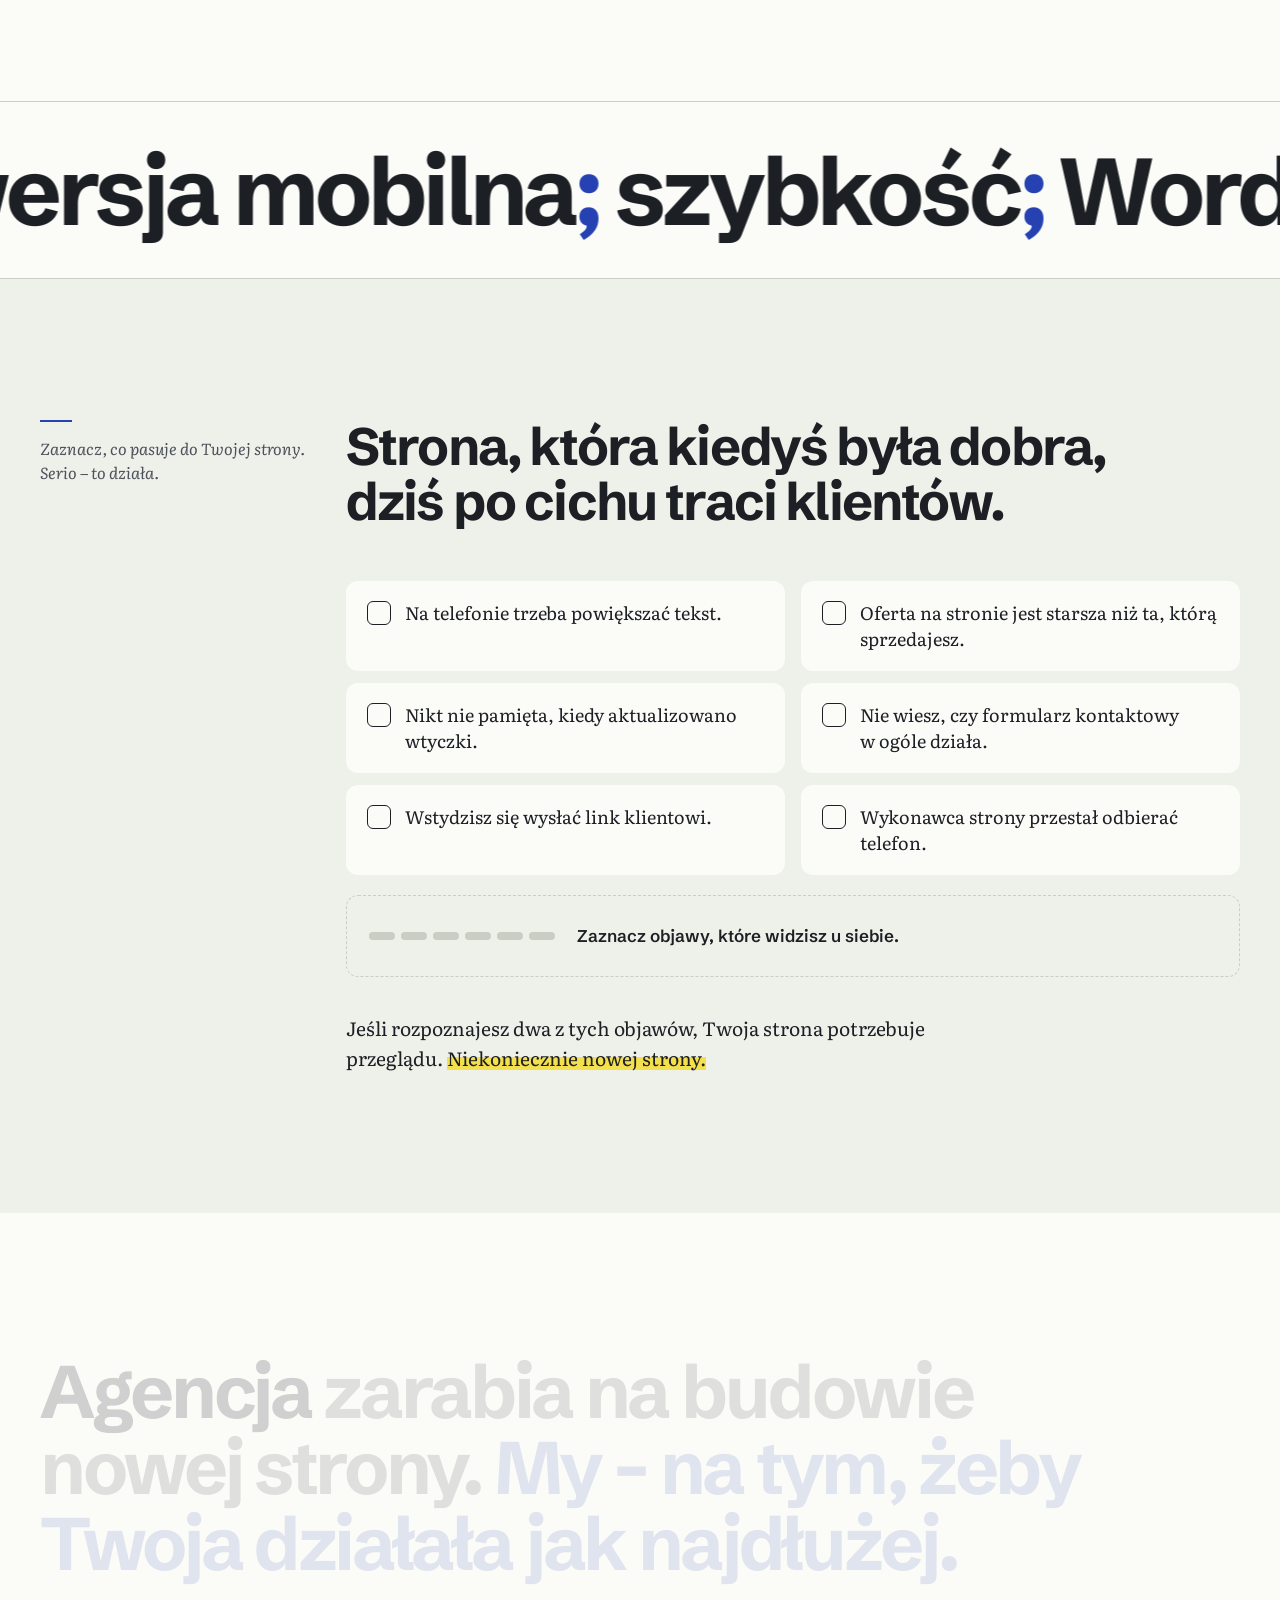
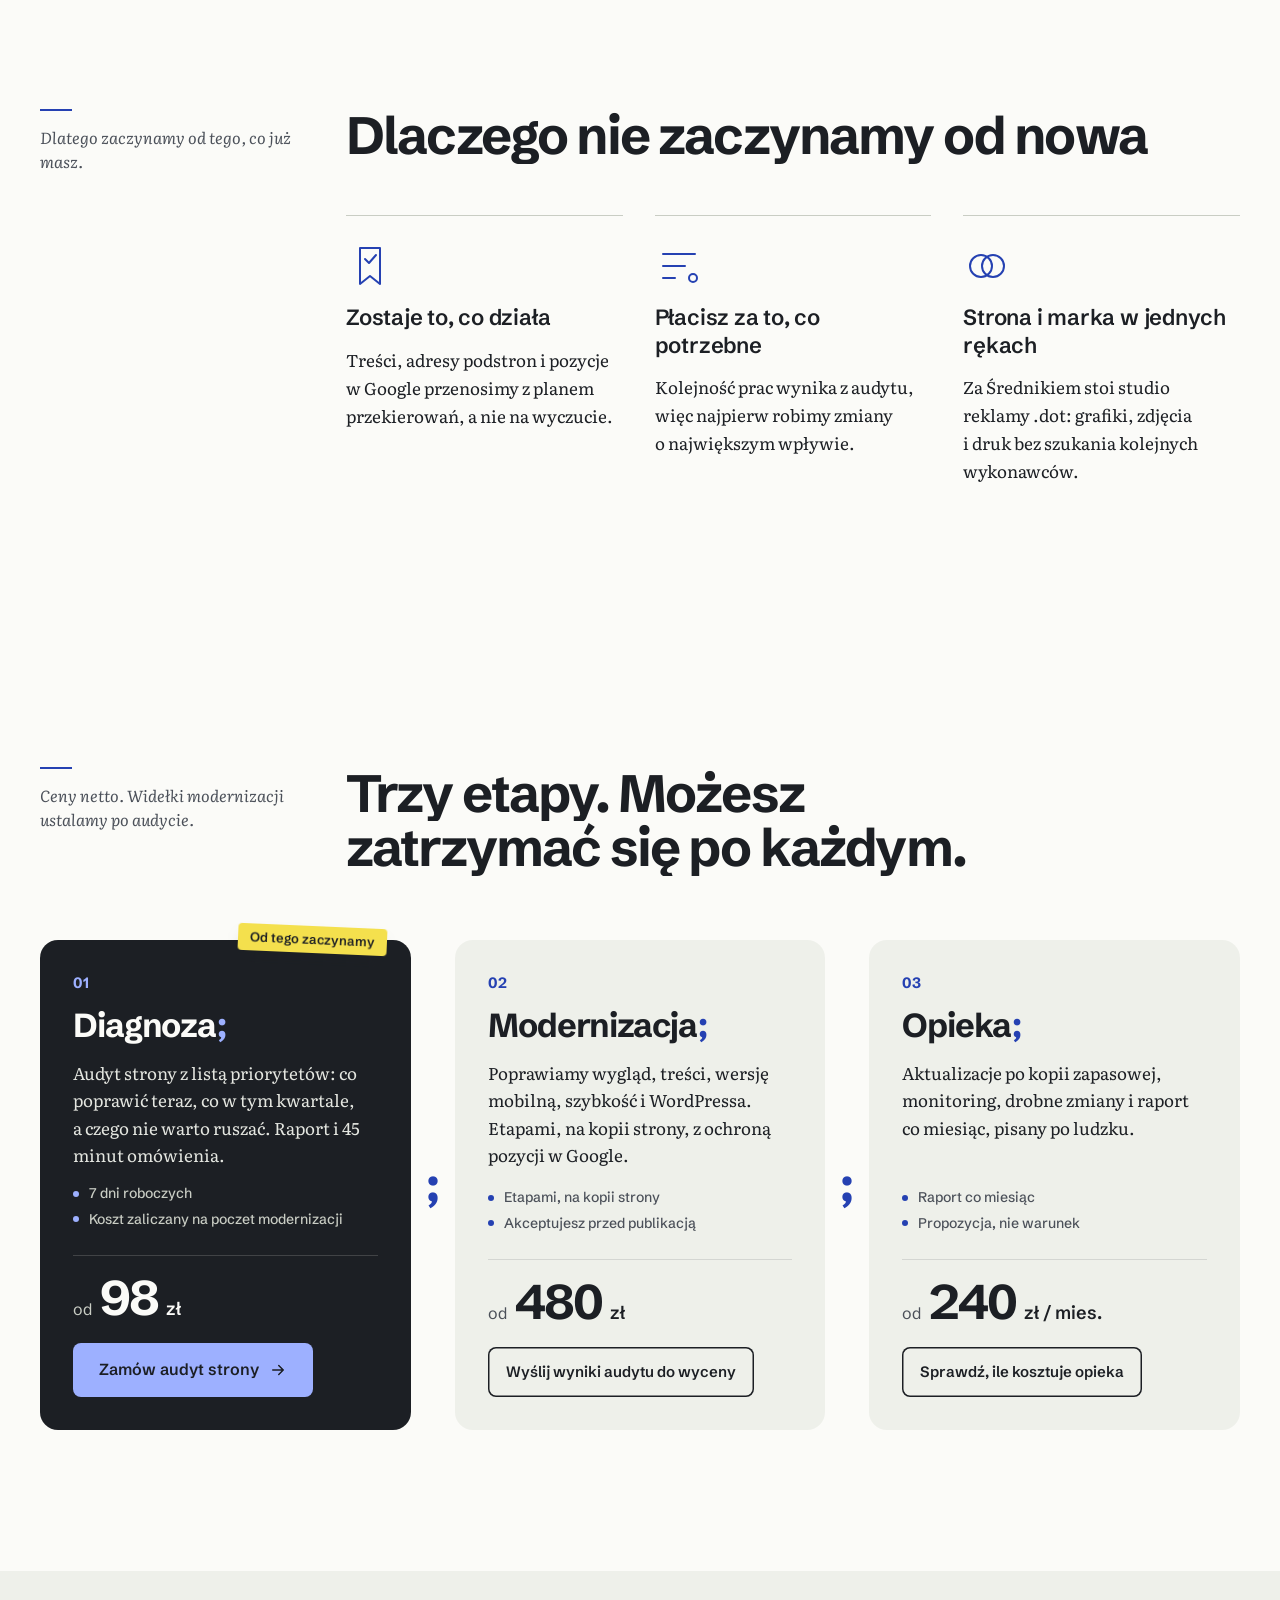
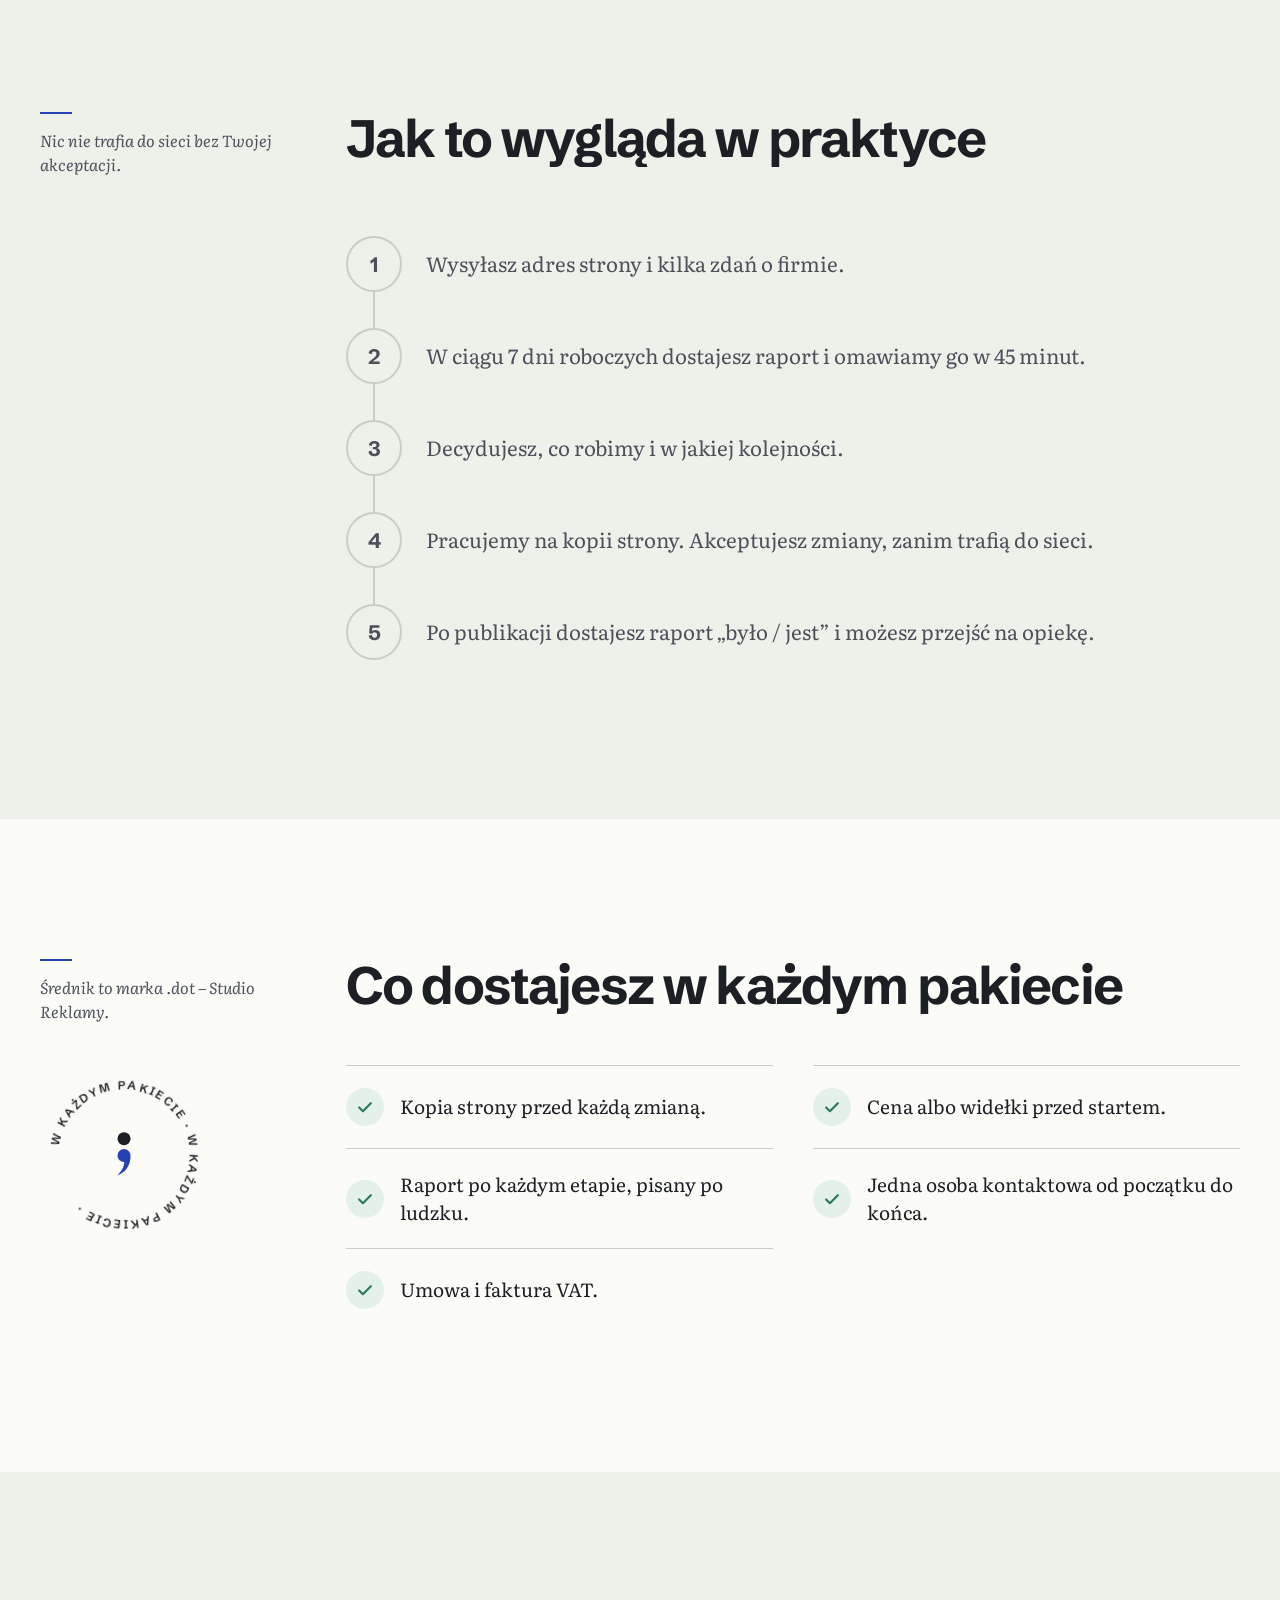
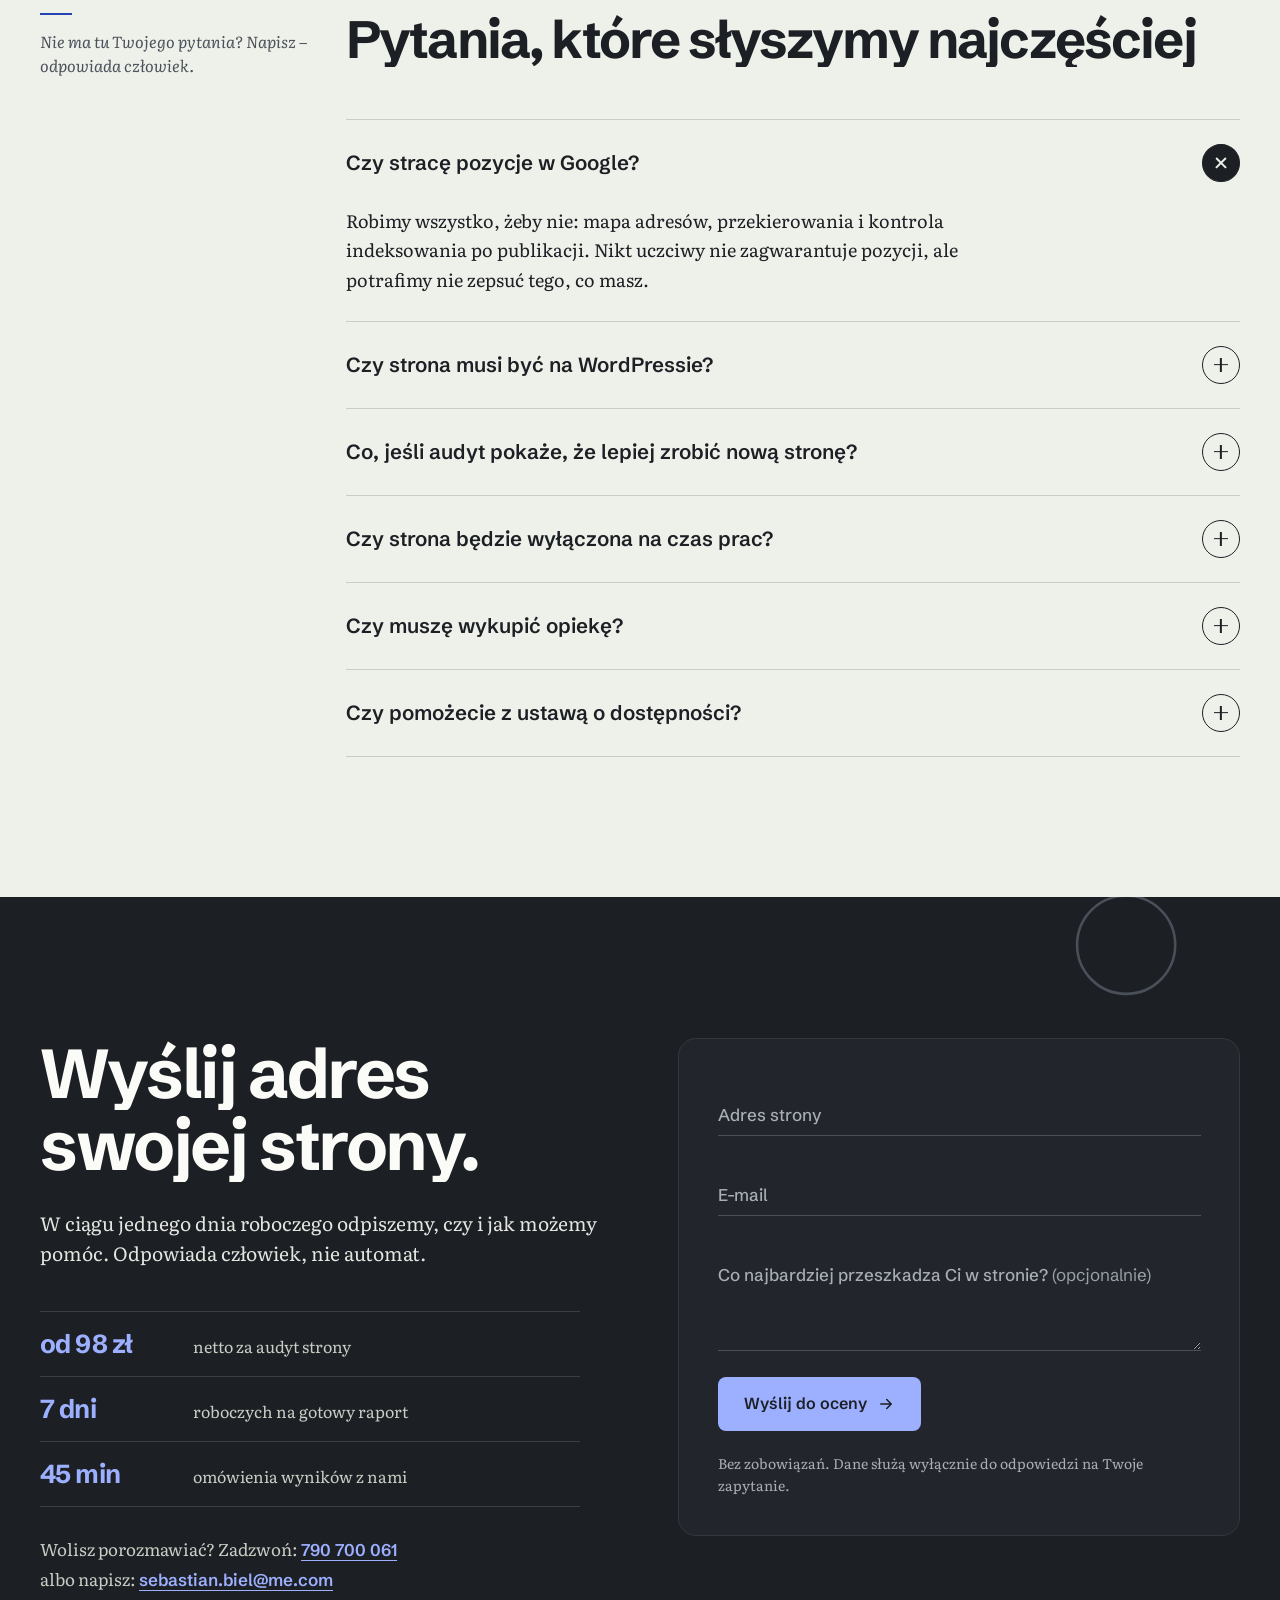
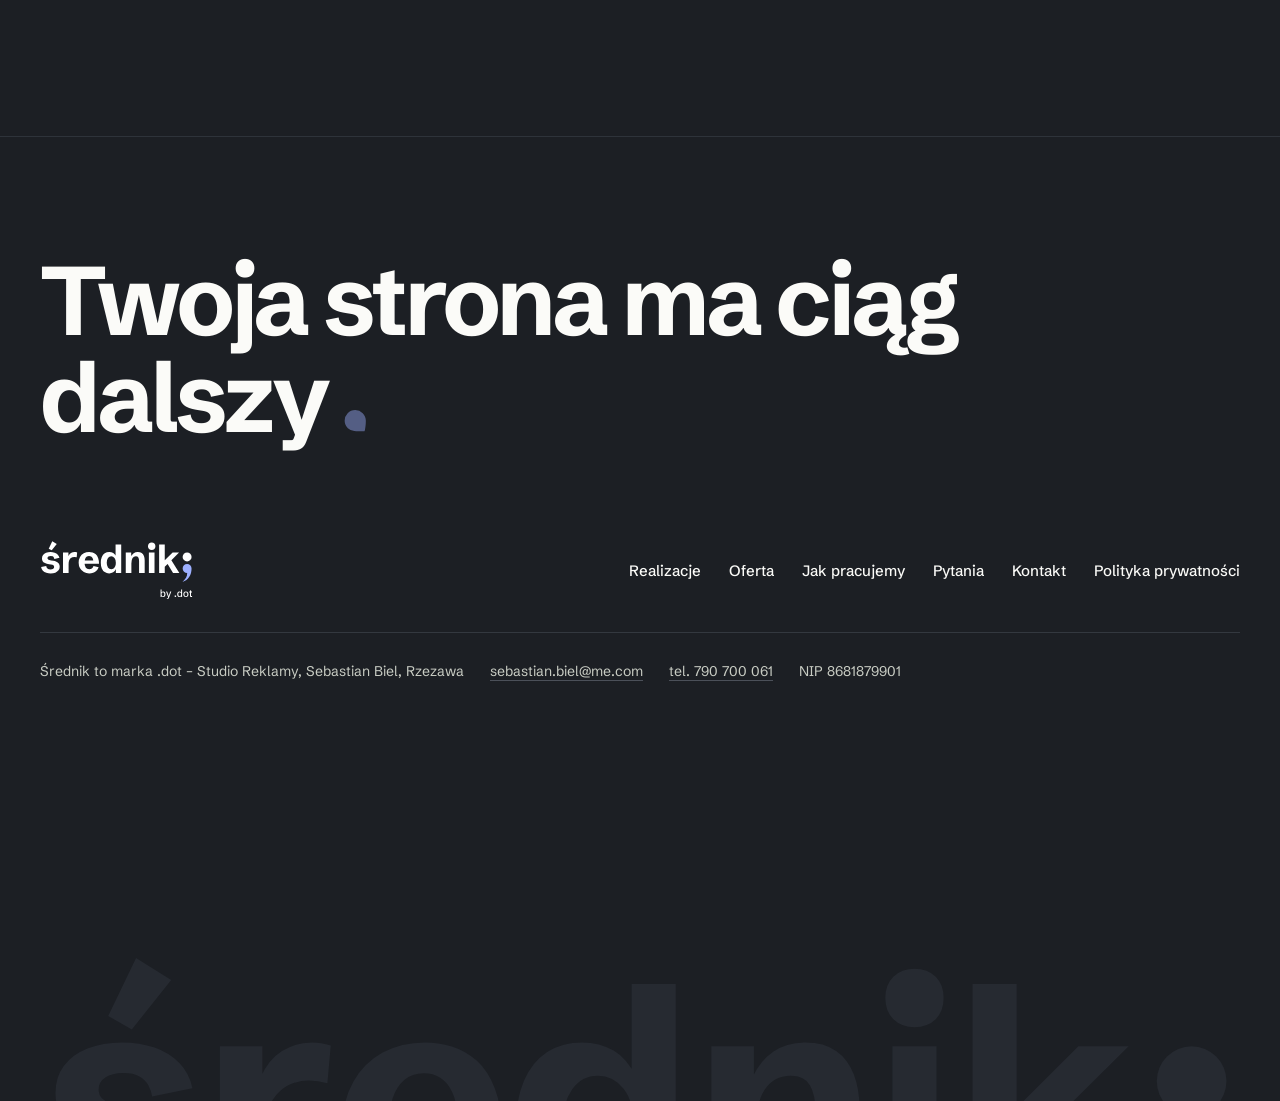
==== commit ea12ddd9: "Nowy cennik: diagnoza od 98 zł, modernizacja od 480 zł Ceny zmienione w hero, kartach oferty, sekcji" ====
--- a/index.html
+++ b/index.html
@@ -4,7 +4,7 @@
 <meta charset="utf-8">
 <meta name="viewport" content="width=device-width, initial-scale=1, viewport-fit=cover">
 <title>Średnik by .dot&nbsp;– modernizacja stron internetowych</title>
-<meta name="description" content="Nie budujemy stron od zera. Poprawiamy te, które już masz. Audyt strony od 990&nbsp;zł netto w 7&nbsp;dni roboczych, modernizacja na kopii strony i opieka po publikacji.">
+<meta name="description" content="Nie budujemy stron od zera. Poprawiamy te, które już masz. Audyt strony od 98&nbsp;zł netto w 7&nbsp;dni roboczych, modernizacja na kopii strony i opieka po publikacji.">
 <meta name="theme-color" content="#FBFBF8">
 <link rel="icon" href="assets/img/favicon.svg" type="image/svg+xml">
 <meta property="og:type" content="website">
@@ -43,8 +43,8 @@
   "founder": { "@type": "Person", "name": "Sebastian Biel" },
   "parentOrganization": { "@type": "Organization", "name": ".dot – Studio Reklamy" },
   "makesOffer": [
-    { "@type": "Offer", "name": "Diagnoza – audyt strony", "priceSpecification": { "@type": "PriceSpecification", "minPrice": 990, "priceCurrency": "PLN", "valueAddedTaxIncluded": false } },
-    { "@type": "Offer", "name": "Modernizacja strony", "priceSpecification": { "@type": "PriceSpecification", "minPrice": 3900, "priceCurrency": "PLN", "valueAddedTaxIncluded": false } },
+    { "@type": "Offer", "name": "Diagnoza – audyt strony", "priceSpecification": { "@type": "PriceSpecification", "minPrice": 98, "priceCurrency": "PLN", "valueAddedTaxIncluded": false } },
+    { "@type": "Offer", "name": "Modernizacja strony", "priceSpecification": { "@type": "PriceSpecification", "minPrice": 480, "priceCurrency": "PLN", "valueAddedTaxIncluded": false } },
     { "@type": "Offer", "name": "Opieka nad stroną", "priceSpecification": { "@type": "UnitPriceSpecification", "minPrice": 240, "priceCurrency": "PLN", "unitText": "miesiąc", "valueAddedTaxIncluded": false } }
   ]
 }
@@ -147,7 +147,7 @@
           <a class="btn btn--primary" href="#kontakt" data-magnetic><span class="btn__label">Zamów audyt strony</span><svg class="btn__icon" viewBox="0 0 24 24" aria-hidden="true"><path d="M5 12h14M13 6l6 6-6 6"/></svg></a>
           <a class="link-arrow" href="#raport">Zobacz przykładowy raport</a>
         </div>
-        <p class="note-line" data-hero="note">Audyt od 990&nbsp;zł netto, gotowy w&nbsp;7&nbsp;dni roboczych. Koszt zaliczamy na poczet modernizacji.</p>
+        <p class="note-line" data-hero="note">Audyt od 98&nbsp;zł netto, gotowy w&nbsp;7&nbsp;dni roboczych. Koszt zaliczamy na poczet modernizacji.</p>
         <a class="scroll-cue" href="#realizacje" data-hero="cue">
           <span class="scroll-cue__line" aria-hidden="true"></span>
           Przewiń&nbsp;– pokażemy modernizację na żywo
@@ -391,7 +391,7 @@
         <h3 class="card__title">Diagnoza<span class="semi" aria-hidden="true">;</span></h3>
         <p class="card__text">Audyt strony z&nbsp;listą priorytetów: co poprawić teraz, co w&nbsp;tym kwartale, a&nbsp;czego nie warto ruszać. Raport i&nbsp;45 minut omówienia.</p>
         <ul class="card__meta"><li>7&nbsp;dni roboczych</li><li>Koszt zaliczany na poczet modernizacji</li></ul>
-        <p class="price"><span class="price__from">od</span> <span class="price__num" data-count-to="990">990</span> <span class="price__cur">zł</span></p>
+        <p class="price"><span class="price__from">od</span> <span class="price__num" data-count-to="98">98</span> <span class="price__cur">zł</span></p>
         <a class="btn btn--light" href="#kontakt" data-magnetic><span class="btn__label">Zamów audyt strony</span><svg class="btn__icon" viewBox="0 0 24 24" aria-hidden="true"><path d="M5 12h14M13 6l6 6-6 6"/></svg></a>
       </li>
       <li class="card" data-card>
@@ -399,7 +399,7 @@
         <h3 class="card__title">Modernizacja<span class="semi" aria-hidden="true">;</span></h3>
         <p class="card__text">Poprawiamy wygląd, treści, wersję mobilną, szybkość i&nbsp;WordPressa. Etapami, na kopii strony, z&nbsp;ochroną pozycji w&nbsp;Google.</p>
         <ul class="card__meta"><li>Etapami, na kopii strony</li><li>Akceptujesz przed publikacją</li></ul>
-        <p class="price"><span class="price__from">od</span> <span class="price__num" data-count-to="3900">3 900</span> <span class="price__cur">zł</span></p>
+        <p class="price"><span class="price__from">od</span> <span class="price__num" data-count-to="480">480</span> <span class="price__cur">zł</span></p>
         <a class="btn btn--ghost" href="#kontakt" data-topic="Mam już audyt strony i chcę wycenić modernizację."><span class="btn__label">Wyślij wyniki audytu do wyceny</span></a>
       </li>
       <li class="card" data-card>
@@ -487,7 +487,7 @@
       <h2 class="h2 contact__title" id="h-cta" data-split>Wyślij adres swojej strony.</h2>
       <p class="lead" data-reveal>W ciągu jednego dnia roboczego odpiszemy, czy i&nbsp;jak możemy pomóc. Odpowiada człowiek, nie automat.</p>
       <ul class="contact__facts" data-reveal>
-        <li><b>od 990&nbsp;zł</b> netto za audyt strony</li>
+        <li><b>od 98&nbsp;zł</b> netto za audyt strony</li>
         <li><b>7&nbsp;dni</b> roboczych na gotowy raport</li>
         <li><b>45&nbsp;min</b> omówienia wyników z&nbsp;nami</li>
       </ul>
--- a/assets/css/style.css
+++ b/assets/css/style.css
@@ -402,6 +402,7 @@
 .s-img__old svg { width: 1.5em; height: 1.5em; fill: none; stroke: #999999; stroke-width: 1.5; }
 .s-img__new { position: absolute; inset: 0; clip-path: inset(0 100% 0 0); transition: clip-path 1s var(--ease-io); }
 .s-img__new svg, .s-img__new img, .p-img img { position: absolute; inset: 0; width: 100%; height: 100%; object-fit: cover; }
+.p-img img { object-position: 64% 50%; }
 /* Zdjęcie warsztatu na starej stronie: to samo, ale rozciągnięte, wyblakłe i nieostre */
 .s-img__shot {
   position: absolute; inset: 0; width: 100%; height: 100%; object-fit: fill;
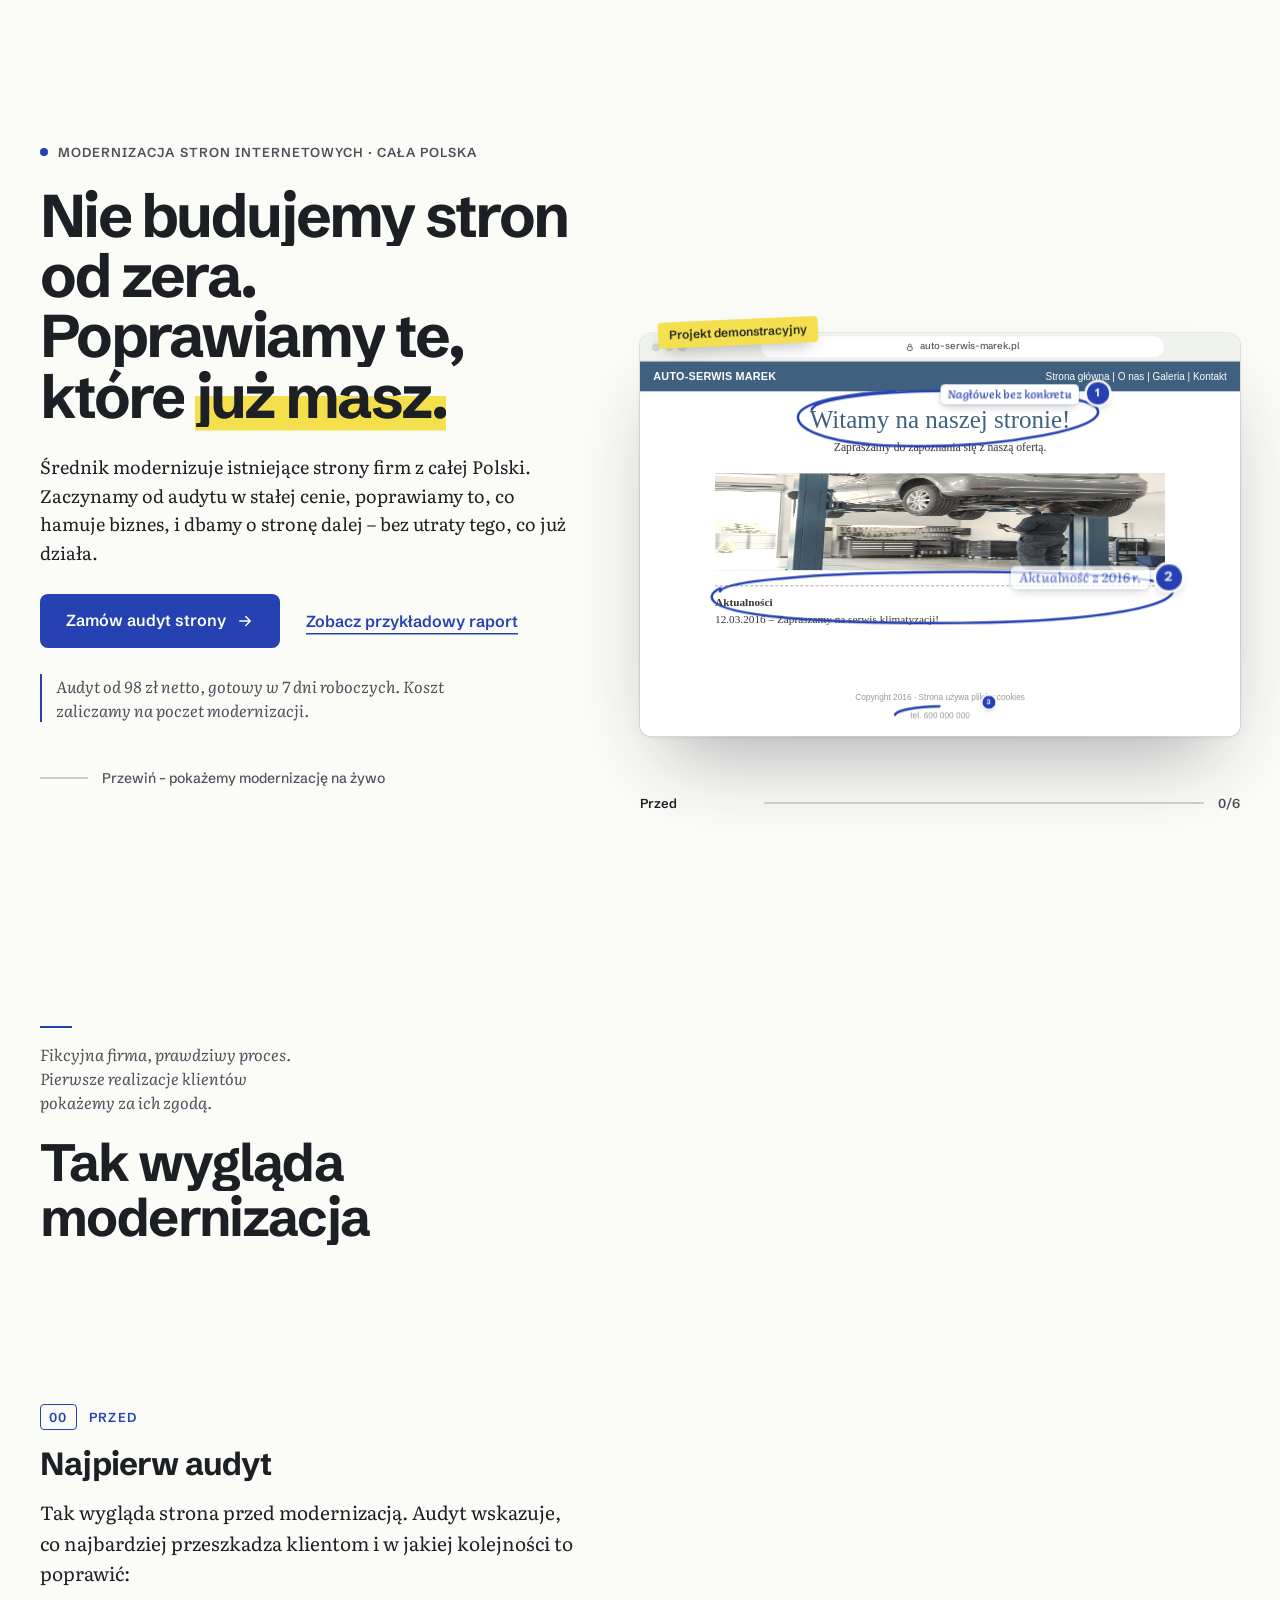
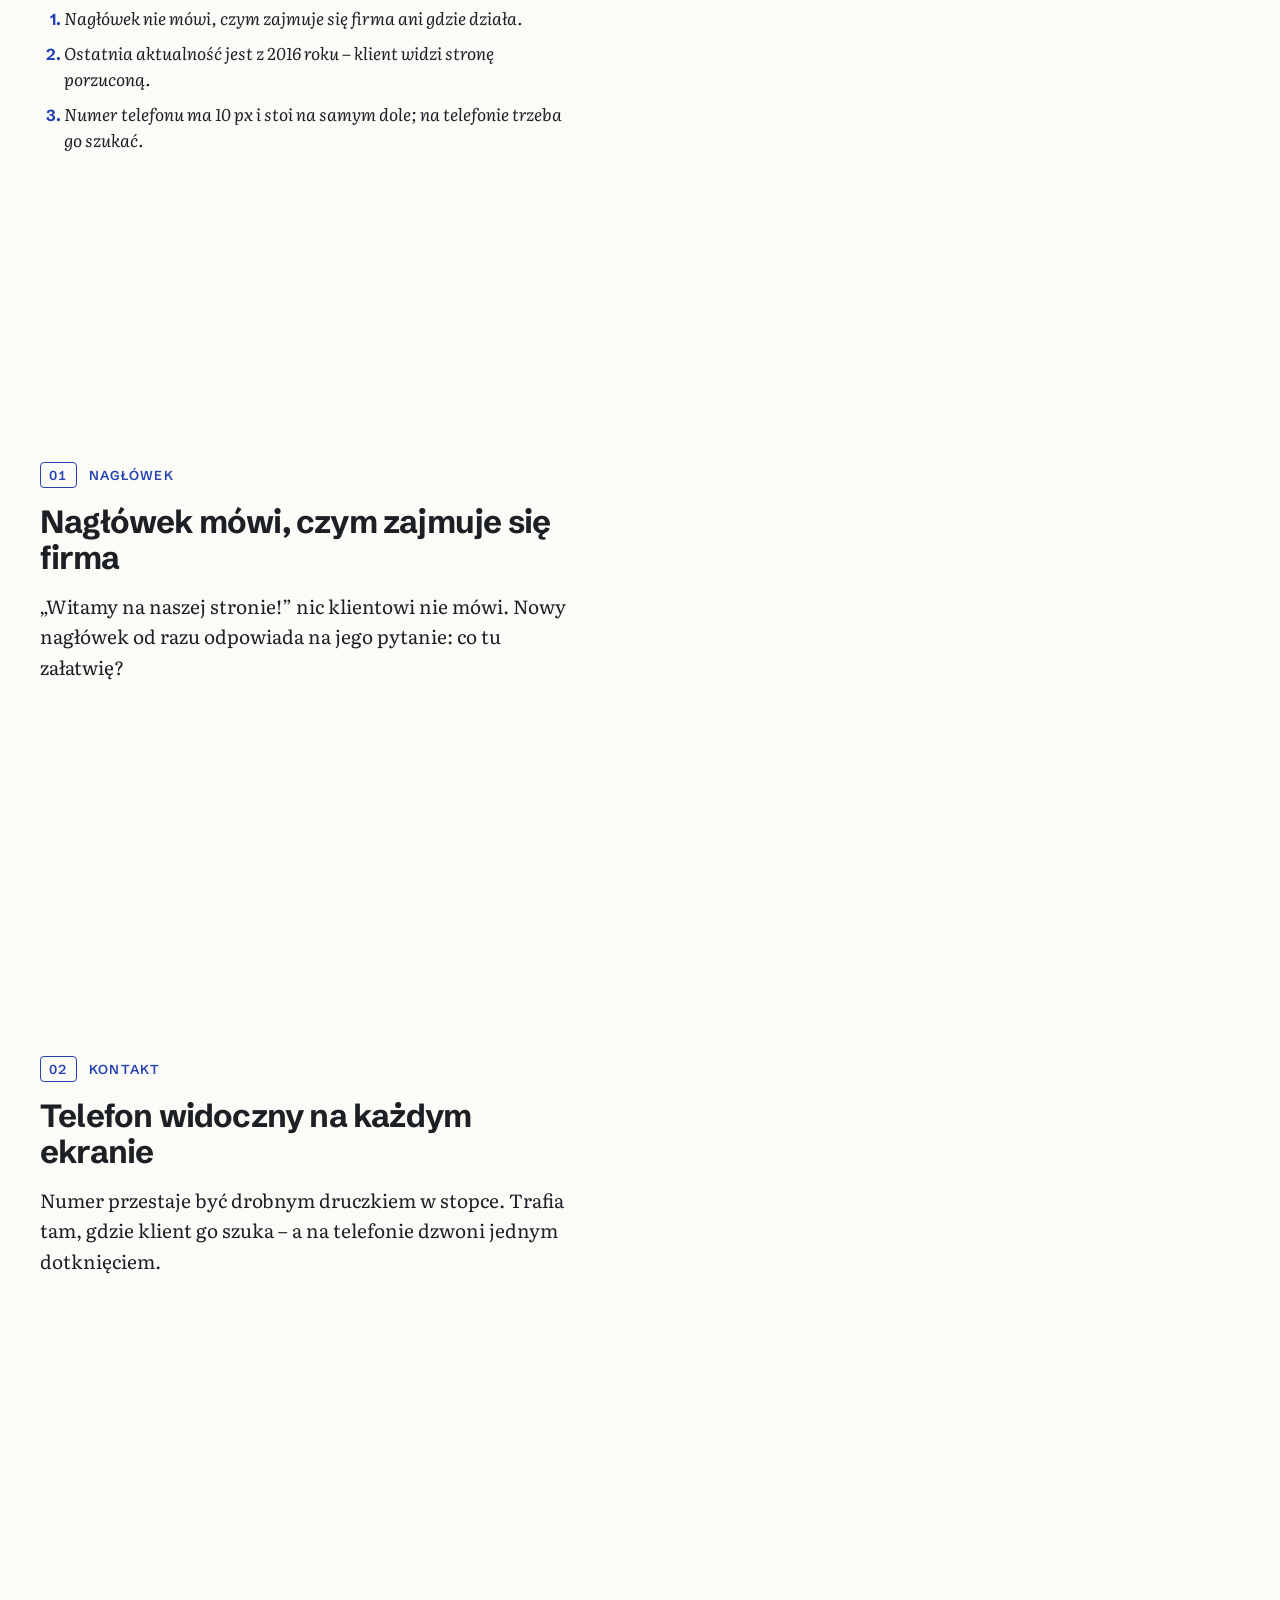
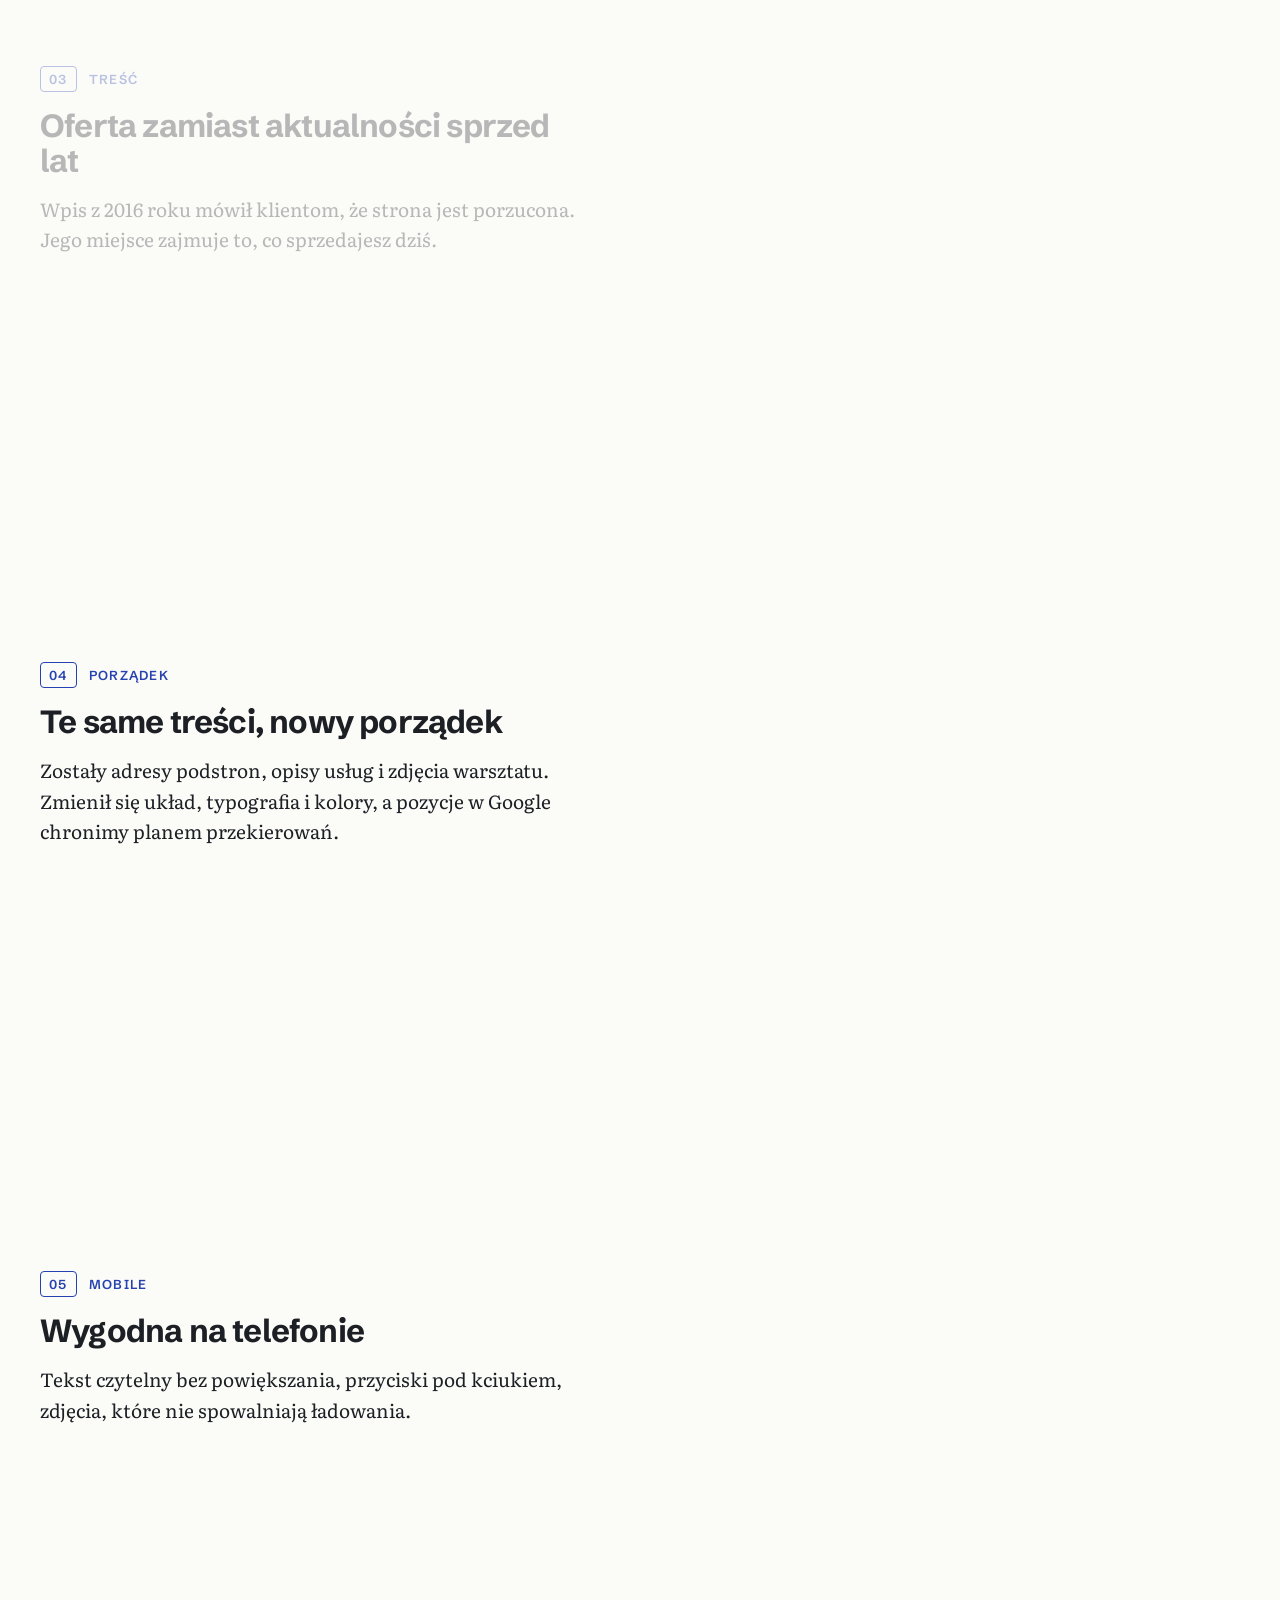
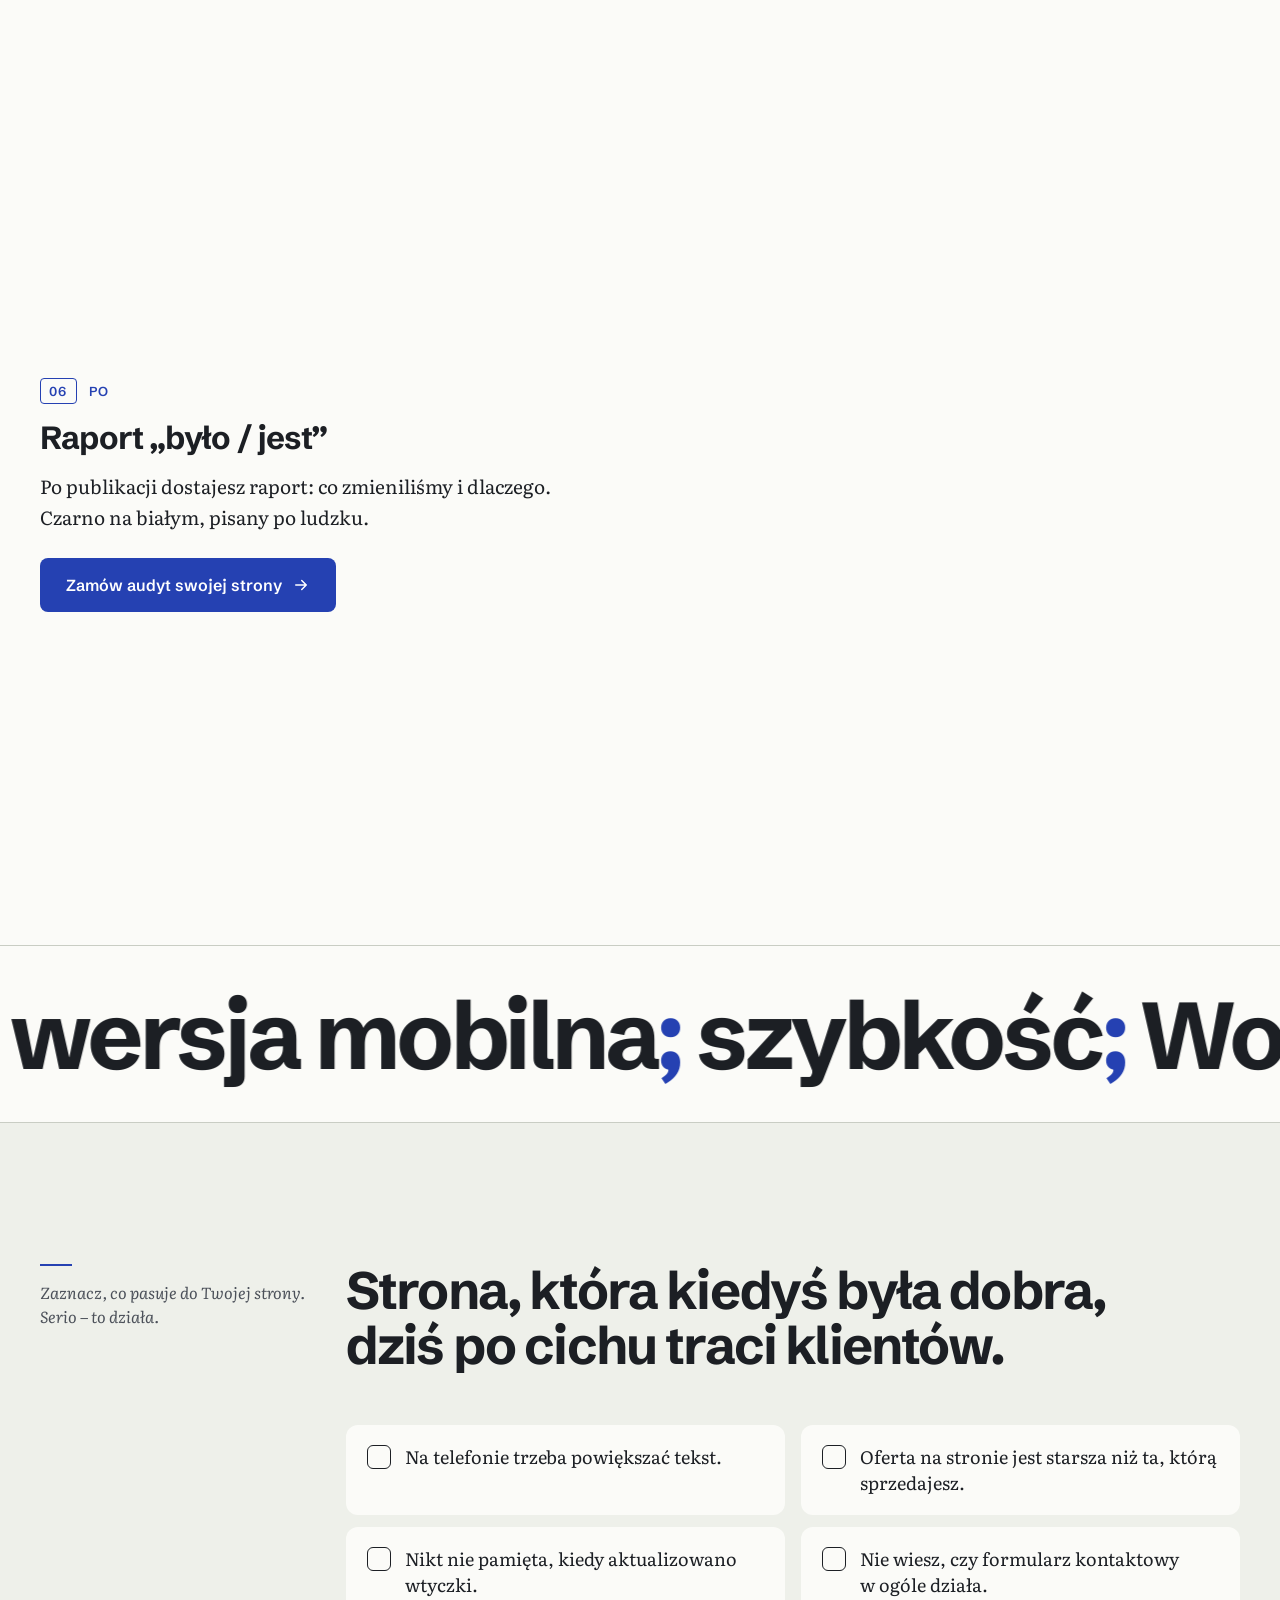
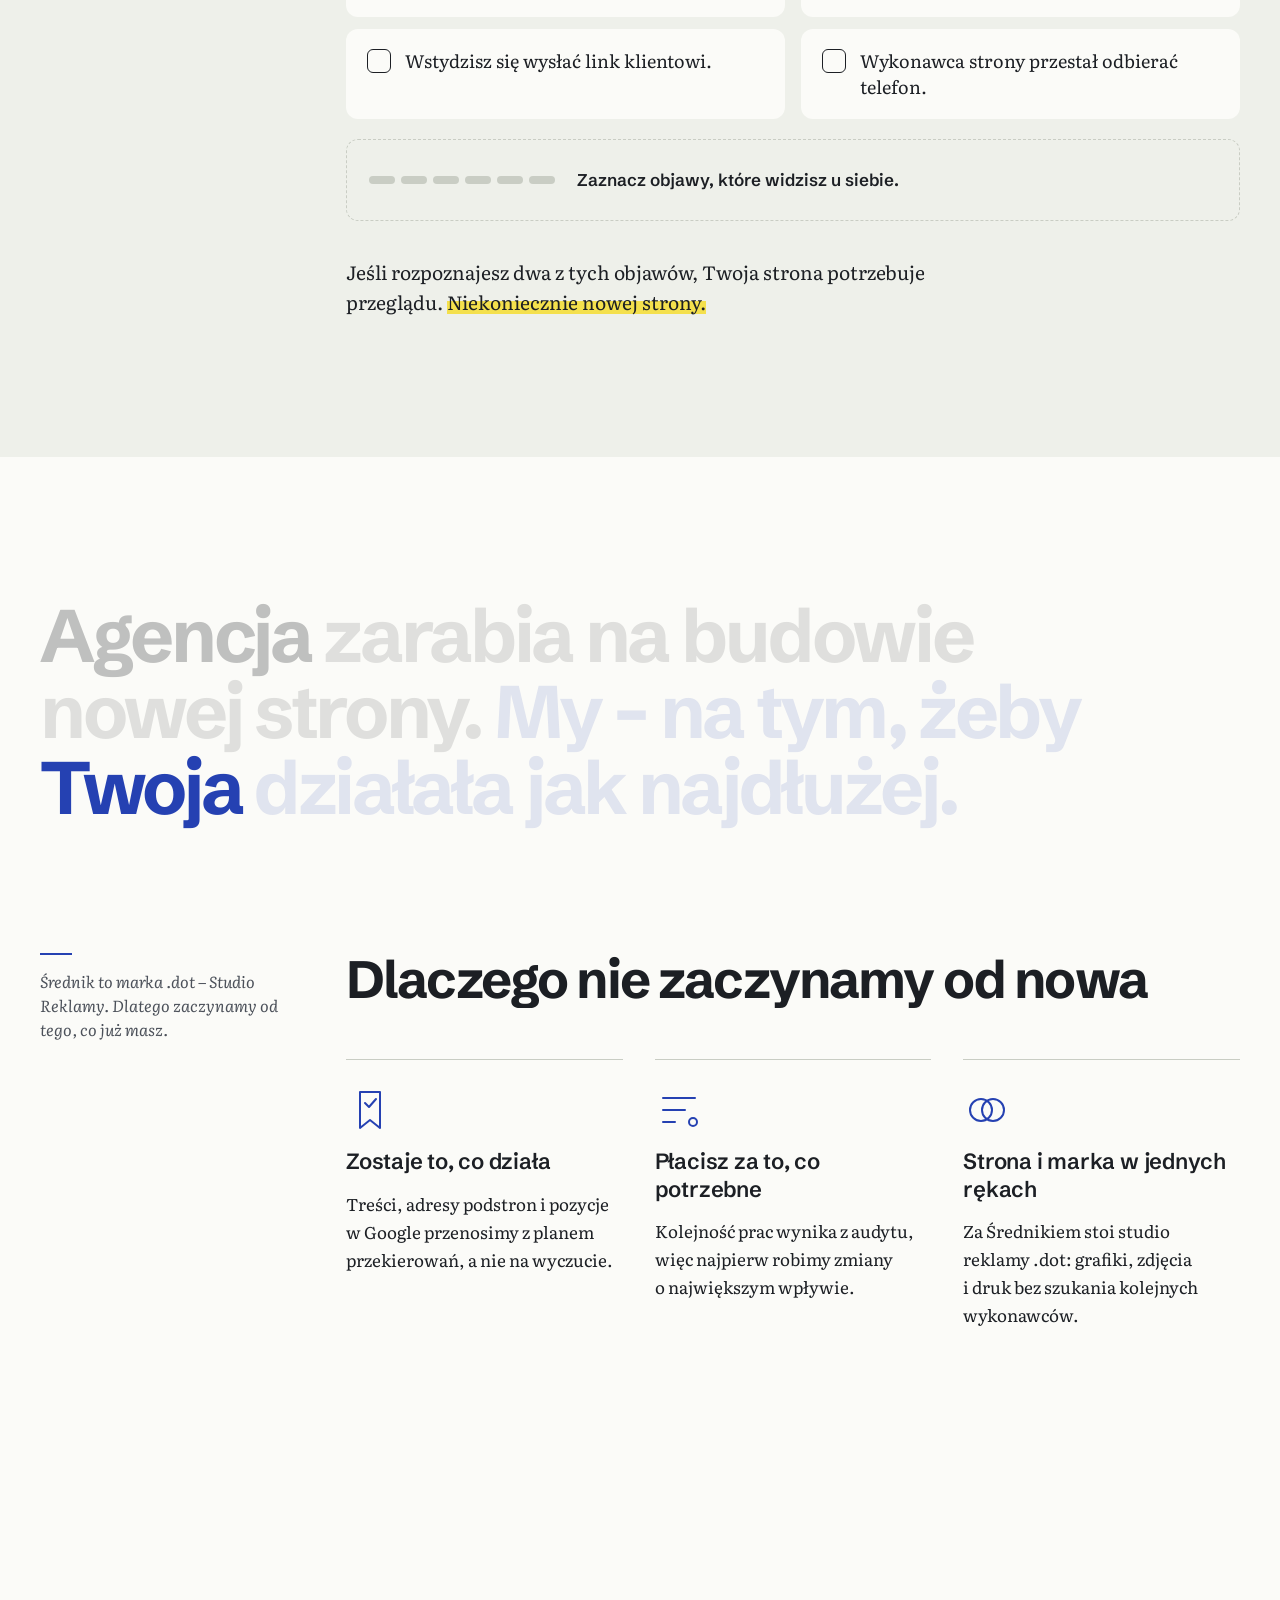
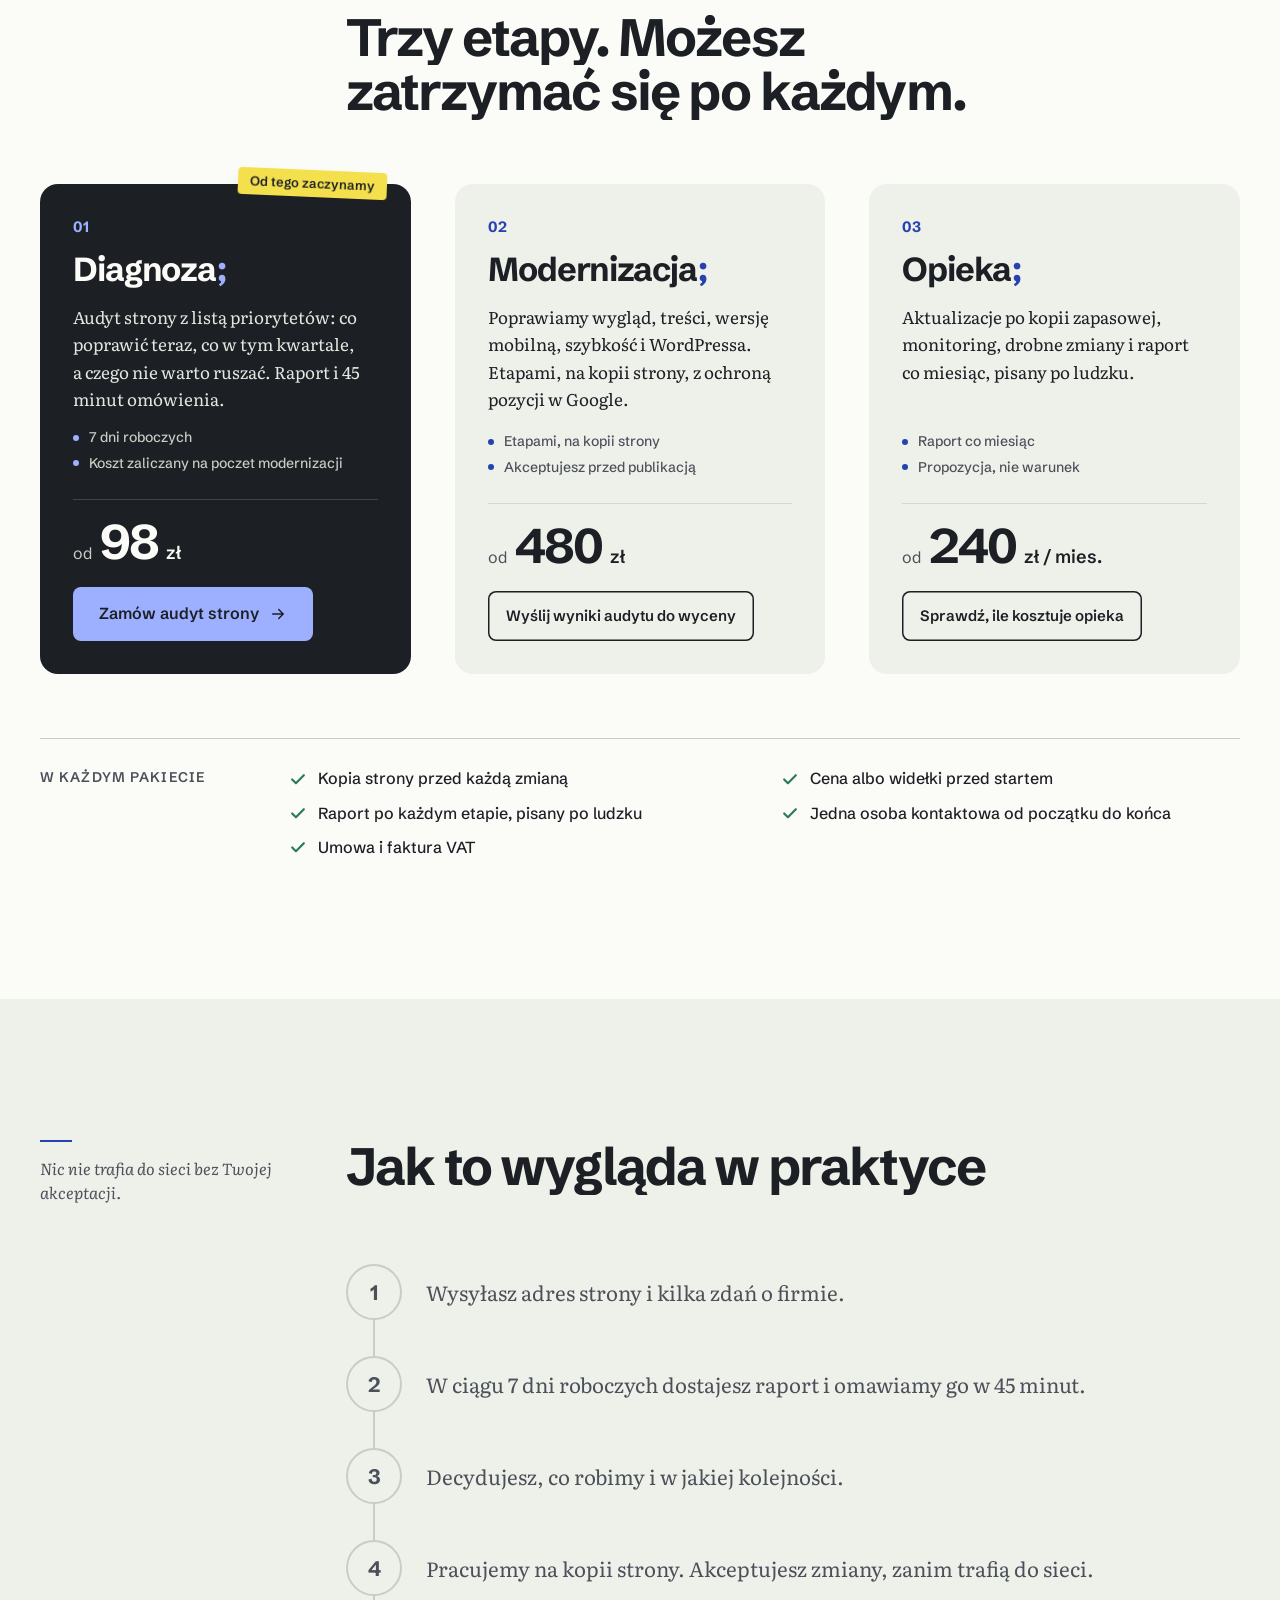
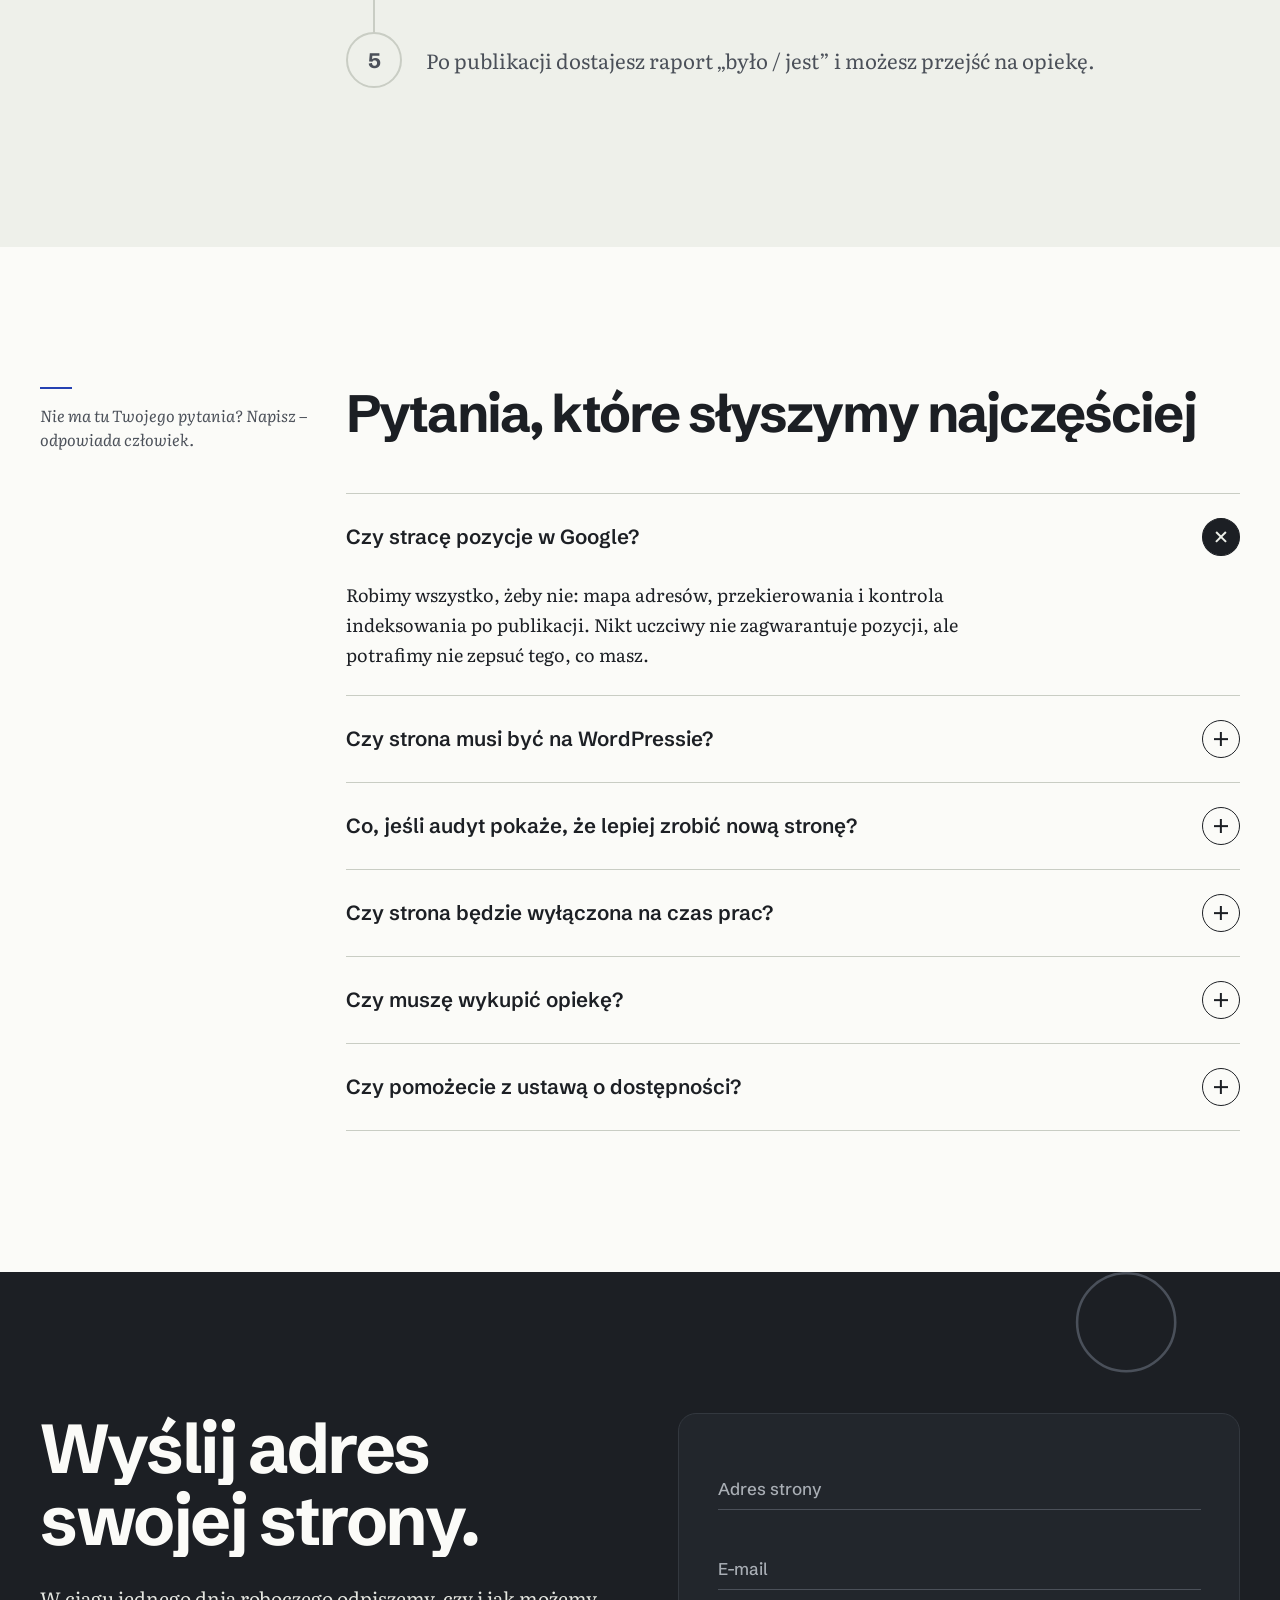
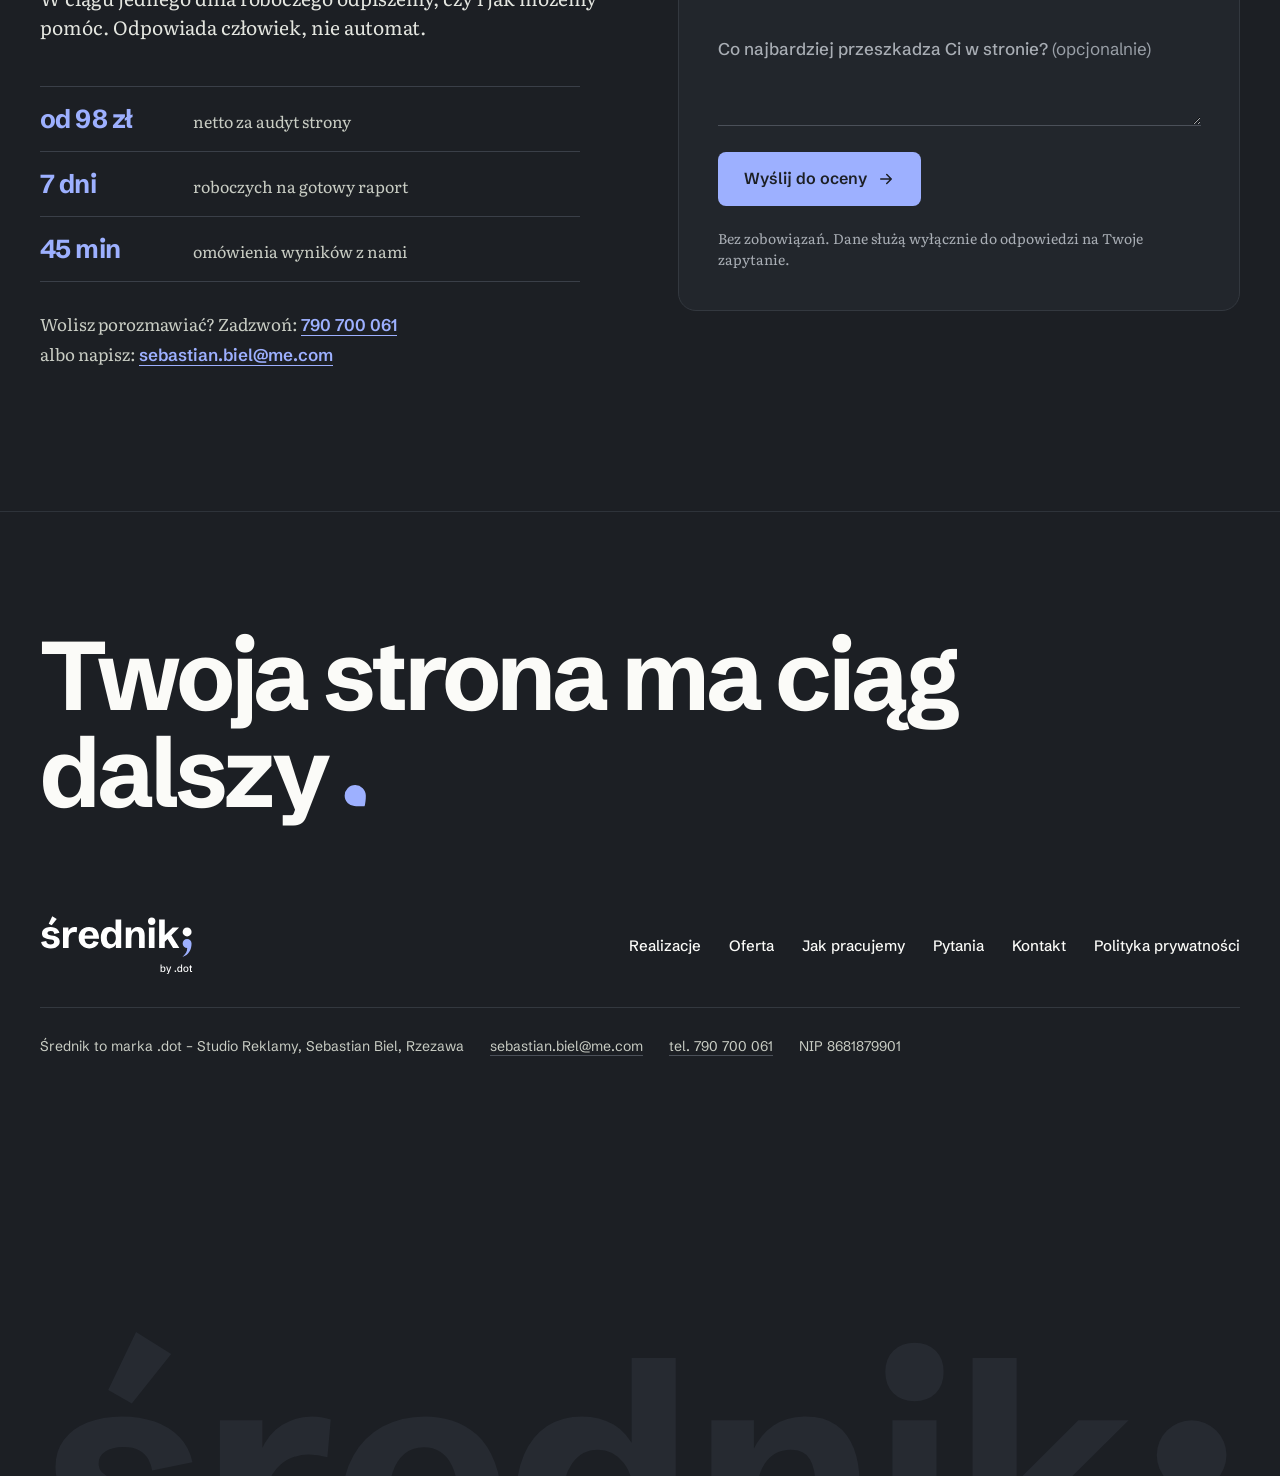
==== commit 0dc16c84: "Porządki po audycie: czytelne logo, mniej ozdobników, krótsza strona - Nagłówek: sam znak słowny „śr" ====
--- a/index.html
+++ b/index.html
@@ -99,11 +99,10 @@
 <header class="hdr" data-hdr>
   <div class="wrap hdr__in">
     <a class="hdr__logo" href="#top" aria-label="Średnik by .dot – strona główna">
-      <svg viewBox="0 30 792 310" role="img" aria-label="Średnik by .dot">
+      <svg viewBox="0 30 792 225" role="img" aria-label="Średnik by .dot">
         <use href="#logo-word" fill="currentColor"/>
         <circle class="logo-dot" cx="760.07" cy="117.53" r="23" fill="currentColor"/>
         <use href="#logo-comma" class="logo-comma" fill="#2541B2"/>
-        <use href="#logo-by" fill="currentColor"/>
       </svg>
     </a>
     <nav class="hdr__nav" aria-label="Główna">
@@ -348,12 +347,12 @@
 </section>
 
 <!-- ============ DLACZEGO NIE OD ZERA ============ -->
-<section class="sec quote" aria-labelledby="h-why">
+<section class="sec quote" id="o-nas" aria-labelledby="h-why">
   <div class="wrap">
     <p class="quote__text" data-scrub-words>Agencja zarabia na budowie nowej strony. <span class="quote__accent">My&nbsp;– na tym, żeby Twoja działała jak najdłużej.</span></p>
   </div>
   <div class="wrap g12 why-wrap">
-    <p class="margin note" data-note>Dlatego zaczynamy od tego, co już masz.</p>
+    <p class="margin note" data-note>Średnik to marka .dot&nbsp;– Studio Reklamy. Dlatego zaczynamy od tego, co już masz.</p>
     <div class="body">
       <h2 class="h2" id="h-why" data-split>Dlaczego nie zaczynamy od nowa</h2>
       <div class="cols3 why">
@@ -411,6 +410,16 @@
         <a class="btn btn--ghost" href="#kontakt" data-topic="Interesuje mnie opieka nad stroną – ile by to kosztowało?"><span class="btn__label">Sprawdź, ile kosztuje opieka</span></a>
       </li>
     </ol>
+    <div class="incl" data-reveal>
+      <p class="incl__title">W każdym pakiecie</p>
+      <ul class="incl__list">
+        <li><svg viewBox="0 0 24 24" aria-hidden="true"><path d="M5 12.5l4.5 4.5L19 7.5"/></svg>Kopia strony przed każdą zmianą</li>
+        <li><svg viewBox="0 0 24 24" aria-hidden="true"><path d="M5 12.5l4.5 4.5L19 7.5"/></svg>Cena albo widełki przed startem</li>
+        <li><svg viewBox="0 0 24 24" aria-hidden="true"><path d="M5 12.5l4.5 4.5L19 7.5"/></svg>Raport po każdym etapie, pisany po ludzku</li>
+        <li><svg viewBox="0 0 24 24" aria-hidden="true"><path d="M5 12.5l4.5 4.5L19 7.5"/></svg>Jedna osoba kontaktowa od początku do końca</li>
+        <li><svg viewBox="0 0 24 24" aria-hidden="true"><path d="M5 12.5l4.5 4.5L19 7.5"/></svg>Umowa i&nbsp;faktura VAT</li>
+      </ul>
+    </div>
   </div>
 </section>
 
@@ -432,34 +441,8 @@
   </div>
 </section>
 
-<!-- ============ W KAŻDYM PAKIECIE ============ -->
-<section class="sec" id="o-nas" aria-labelledby="h-always">
-  <div class="wrap g12">
-    <div class="margin always__side">
-      <p class="note" data-note>Średnik to marka .dot&nbsp;– Studio Reklamy.</p>
-      <div class="badge" data-badge aria-hidden="true">
-        <svg viewBox="0 0 200 200">
-          <defs><path id="badge-circle" d="M100 100m-78 0a78 78 0 1 1 156 0a78 78 0 1 1-156 0"/></defs>
-          <text><textPath href="#badge-circle">w każdym pakiecie · w każdym pakiecie · </textPath></text>
-        </svg>
-        <svg class="badge__semi" viewBox="700 80 120 190"><circle cx="760.07" cy="117.53" r="23" fill="#1C1F24"/><use href="#logo-comma" fill="#2541B2"/></svg>
-      </div>
-    </div>
-    <div class="body">
-      <h2 class="h2" id="h-always" data-split>Co dostajesz w&nbsp;każdym pakiecie</h2>
-      <ul class="always" data-always>
-        <li><span class="always__ic" aria-hidden="true"><svg viewBox="0 0 24 24"><path d="M5 12.5l4.5 4.5L19 7.5"/></svg></span>Kopia strony przed każdą zmianą.</li>
-        <li><span class="always__ic" aria-hidden="true"><svg viewBox="0 0 24 24"><path d="M5 12.5l4.5 4.5L19 7.5"/></svg></span>Cena albo widełki przed startem.</li>
-        <li><span class="always__ic" aria-hidden="true"><svg viewBox="0 0 24 24"><path d="M5 12.5l4.5 4.5L19 7.5"/></svg></span>Raport po każdym etapie, pisany po ludzku.</li>
-        <li><span class="always__ic" aria-hidden="true"><svg viewBox="0 0 24 24"><path d="M5 12.5l4.5 4.5L19 7.5"/></svg></span>Jedna osoba kontaktowa od początku do końca.</li>
-        <li><span class="always__ic" aria-hidden="true"><svg viewBox="0 0 24 24"><path d="M5 12.5l4.5 4.5L19 7.5"/></svg></span>Umowa i&nbsp;faktura VAT.</li>
-      </ul>
-    </div>
-  </div>
-</section>
-
 <!-- ============ FAQ ============ -->
-<section class="sec sec--sage" id="faq" aria-labelledby="h-faq">
+<section class="sec" id="faq" aria-labelledby="h-faq">
   <div class="wrap g12">
     <p class="margin note" data-note>Nie ma tu Twojego pytania? Napisz&nbsp;– odpowiada człowiek.</p>
     <div class="body">
--- a/assets/css/style.css
+++ b/assets/css/style.css
@@ -192,7 +192,7 @@
 .hdr.is-hidden { transform: translateY(-101%); }
 .hdr__in { display: flex; align-items: center; gap: 32px; height: var(--hdr); }
 .hdr__logo { display: flex; align-items: center; min-height: 44px; color: var(--ink); flex: none; }
-.hdr__logo svg { height: 50px; width: auto; }
+.hdr__logo svg { height: 34px; width: auto; }
 .hdr__logo .logo-dot, .hdr__logo .logo-comma { transform-box: fill-box; transform-origin: 50% 0; transition: transform .5s var(--ease-back); }
 .hdr__logo:hover .logo-dot { transform: translateY(-14px); }
 .hdr__logo:hover .logo-comma { transform: rotate(-12deg); }
@@ -292,7 +292,7 @@
 /* Kroki */
 .steps__intro { padding: 14vh 0 4vh; display: flex; flex-direction: column; gap: 22px; }
 .step {
-  min-height: 80vh; display: flex; flex-direction: column; justify-content: center; gap: 16px;
+  min-height: 66vh; display: flex; flex-direction: column; justify-content: center; gap: 16px;
   max-width: 31em; opacity: .3; transition: opacity .6s var(--ease);
 }
 .step.is-active { opacity: 1; }
@@ -657,10 +657,6 @@
 }
 .card:hover { transform: translateY(-8px); box-shadow: 0 34px 60px -34px rgba(28, 31, 36, .45); }
 .card:hover::before { opacity: 1; }
-.card:not(:last-child)::after {
-  content: ";"; position: absolute; top: 50%; right: calc(clamp(28px, 3.4vw, 56px) / -2);
-  transform: translate(50%, -50%); font: 700 46px/1 var(--sans); color: var(--blue);
-}
 .card--lead { background: var(--ink); color: var(--paper); }
 .card--lead::before { background: radial-gradient(380px circle at var(--mx) var(--my), rgba(157, 176, 255, .16), transparent 62%); }
 .card__sticker {
@@ -689,6 +685,13 @@
 .card .btn { align-self: flex-start; }
 .card .btn--ghost { min-height: 50px; padding: 0 18px; font-size: 15px; }
 
+/* W każdym pakiecie – pod kartami oferty */
+.incl { display: grid; grid-template-columns: 12em minmax(0, 1fr); gap: 16px 32px; align-items: start; margin-top: clamp(40px, 5vw, 64px); padding-top: 28px; border-top: 1px solid var(--line); }
+.incl__title { margin: 0; font: 600 14px/1.5 var(--sans); letter-spacing: .08em; text-transform: uppercase; color: var(--muted); }
+.incl__list { list-style: none; margin: 0; padding: 0; display: grid; grid-template-columns: repeat(auto-fill, minmax(17em, 1fr)); gap: 12px 32px; }
+.incl__list li { display: flex; align-items: center; gap: 10px; font: 500 16px/1.4 var(--sans); }
+.incl__list svg { flex: none; width: 20px; height: 20px; fill: none; stroke: var(--green); stroke-width: 2.6; stroke-linecap: round; stroke-linejoin: round; }
+
 /* Proces */
 .process { position: relative; list-style: none; margin: 0; padding: 0; }
 .process__fill { position: absolute; left: 27px; top: 46px; bottom: 46px; width: 2px; background: var(--line); }
@@ -706,16 +709,6 @@
 .process__step.is-on .process__num { transform: scale(1.08); box-shadow: 0 0 0 8px rgba(37, 65, 178, .12); }
 .process__step.is-on p, html:not(.anim) .process__step p { color: var(--ink); }
 
-/* W każdym pakiecie */
-.always__side { display: flex; flex-direction: column; gap: 48px; align-items: flex-start; }
-.badge { position: relative; width: 168px; height: 168px; }
-.badge > svg:first-child { width: 100%; height: 100%; overflow: visible; }
-.badge text { font: 600 14px var(--sans); letter-spacing: .18em; text-transform: uppercase; fill: var(--ink); }
-.badge__semi { position: absolute; left: 50%; top: 50%; width: 34px; height: 54px; transform: translate(-50%, -50%); }
-.always { list-style: none; margin: 0; padding: 0; display: grid; grid-template-columns: repeat(2, minmax(0, 1fr)); column-gap: 40px; }
-.always li { display: flex; align-items: center; gap: 16px; padding: 22px 0; border-top: 1px solid var(--line); font-size: 19px; line-height: 1.45; }
-.always__ic { flex: none; width: 38px; height: 38px; border-radius: 50%; background: var(--green-soft); display: flex; align-items: center; justify-content: center; }
-.always__ic svg { width: 20px; height: 20px; fill: none; stroke: var(--green); stroke-width: 2.6; stroke-linecap: round; stroke-linejoin: round; stroke-dasharray: 24; stroke-dashoffset: 0; }
 
 /* FAQ */
 .faq { border-top: 1px solid var(--line); }
@@ -844,14 +837,6 @@
 .anim .card { opacity: 0; transform: translateY(60px); }
 .anim .offer.is-in .card { opacity: 1; transform: none; transition: opacity .9s var(--ease), transform 1.1s var(--ease), box-shadow .6s var(--ease); transition-delay: calc(var(--i, 0) * 120ms); }
 .anim .offer.is-in .card:hover { transform: translateY(-8px); transition-delay: 0s; }
-.anim .card:not(:last-child)::after { opacity: 0; transform: translate(50%, -50%) scale(.2) rotate(-40deg); transition: opacity .5s, transform .8s var(--ease-back); transition-delay: .7s; }
-.anim .offer.is-in .card:not(:last-child)::after { opacity: 1; transform: translate(50%, -50%); }
-.anim .always li { opacity: 0; transform: translateY(18px); transition: opacity .7s var(--ease), transform .9s var(--ease); transition-delay: calc(var(--i, 0) * 90ms); }
-.anim .always.is-in li { opacity: 1; transform: none; }
-.anim .always__ic { transform: scale(0); transition: transform .6s var(--ease-back); transition-delay: calc(var(--i, 0) * 90ms + 250ms); }
-.anim .always.is-in .always__ic { transform: none; }
-.anim .always__ic svg { stroke-dashoffset: 24; transition: stroke-dashoffset .5s var(--ease); transition-delay: calc(var(--i, 0) * 90ms + 500ms); }
-.anim .always.is-in .always__ic svg { stroke-dashoffset: 0; }
 .anim .faq details { opacity: 0; transform: translateY(16px); transition: opacity .7s var(--ease), transform .8s var(--ease); transition-delay: calc(var(--i, 0) * 70ms); }
 .anim .faq.is-in details { opacity: 1; transform: none; }
 
@@ -863,7 +848,7 @@
 
 @media (max-width: 999px) {
   .hdr__in { gap: 14px; }
-  .hdr__logo svg { height: 42px; }
+  .hdr__logo svg { height: 30px; }
   .hdr__nav { display: none; }
   .hdr__cta { margin-left: auto; }
   .hdr__burger { display: block; }
@@ -885,16 +870,11 @@
 
   .margin, .body { grid-column: 1 / -1; }
   .note { max-width: 32em; }
-  .always__side { flex-direction: row; align-items: center; justify-content: space-between; gap: 24px; }
-  .badge { width: 120px; height: 120px; flex: none; }
-  .badge text { font-size: 15px; }
 
   .offer { grid-template-columns: minmax(0, 1fr); max-width: 620px; }
-  .card:not(:last-child)::after { top: auto; right: auto; left: 50%; bottom: calc(clamp(28px, 3.4vw, 56px) / -2); transform: translate(-50%, 50%); }
-  .anim .card:not(:last-child)::after { transform: translate(-50%, 50%) scale(.2) rotate(-40deg); }
-  .anim .offer.is-in .card:not(:last-child)::after { transform: translate(-50%, 50%); }
 
   .contact__grid { grid-template-columns: minmax(0, 1fr); }
+  .incl { grid-template-columns: minmax(0, 1fr); }
   .contact__semi { top: 40px; width: 130px; right: -10px; }
 }
 
@@ -902,7 +882,6 @@
   body { font-size: 17px; }
   .cols3 { grid-template-columns: minmax(0, 1fr); gap: 28px; }
   .checks { grid-template-columns: minmax(0, 1fr); }
-  .always { grid-template-columns: minmax(0, 1fr); }
   .pin__tag { display: none; }
   .pin { width: 3.2em; height: 3.2em; }
   .pin__n { font-size: 1.6em; }
@@ -917,7 +896,7 @@
 
 @media (max-width: 420px) {
   .hdr__cta { padding: 0 14px; font-size: 14px; }
-  .hdr__logo svg { height: 38px; }
+  .hdr__logo svg { height: 28px; }
 }
 
 /* Mniej ruchu */
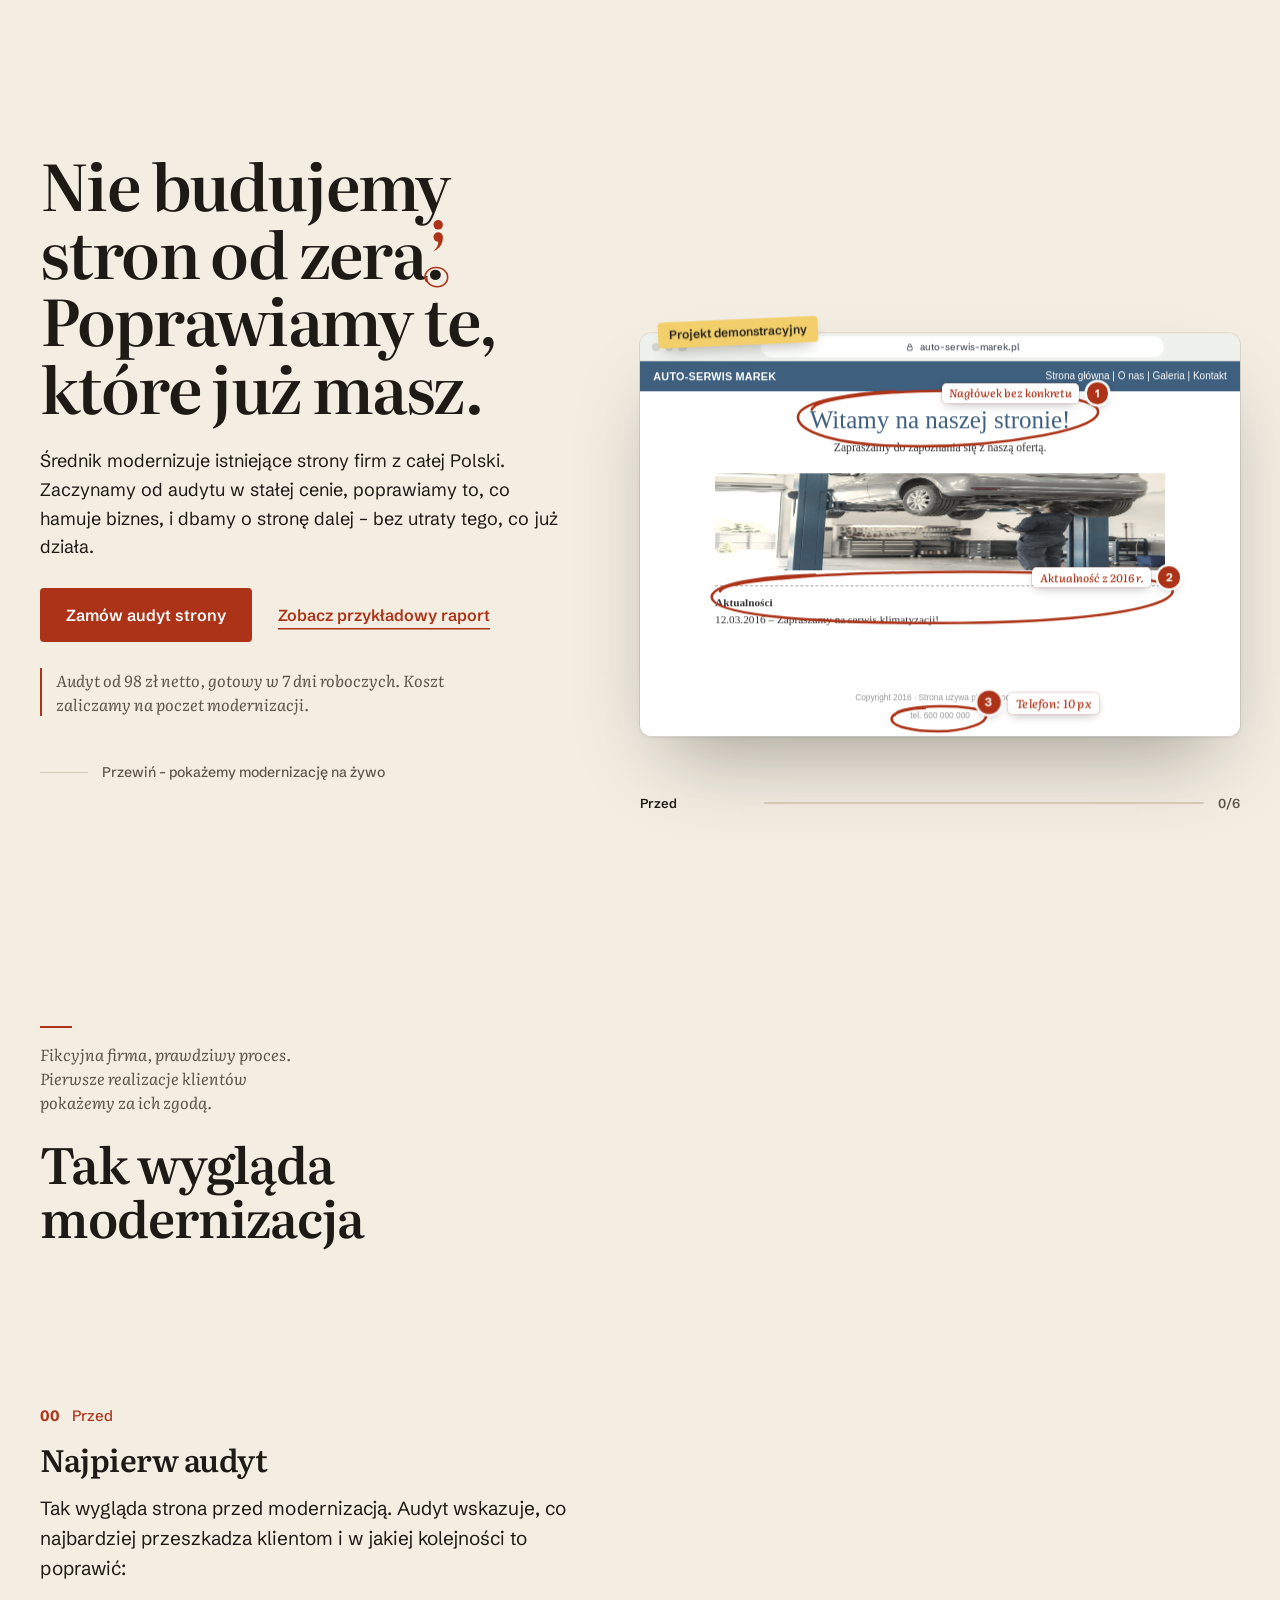
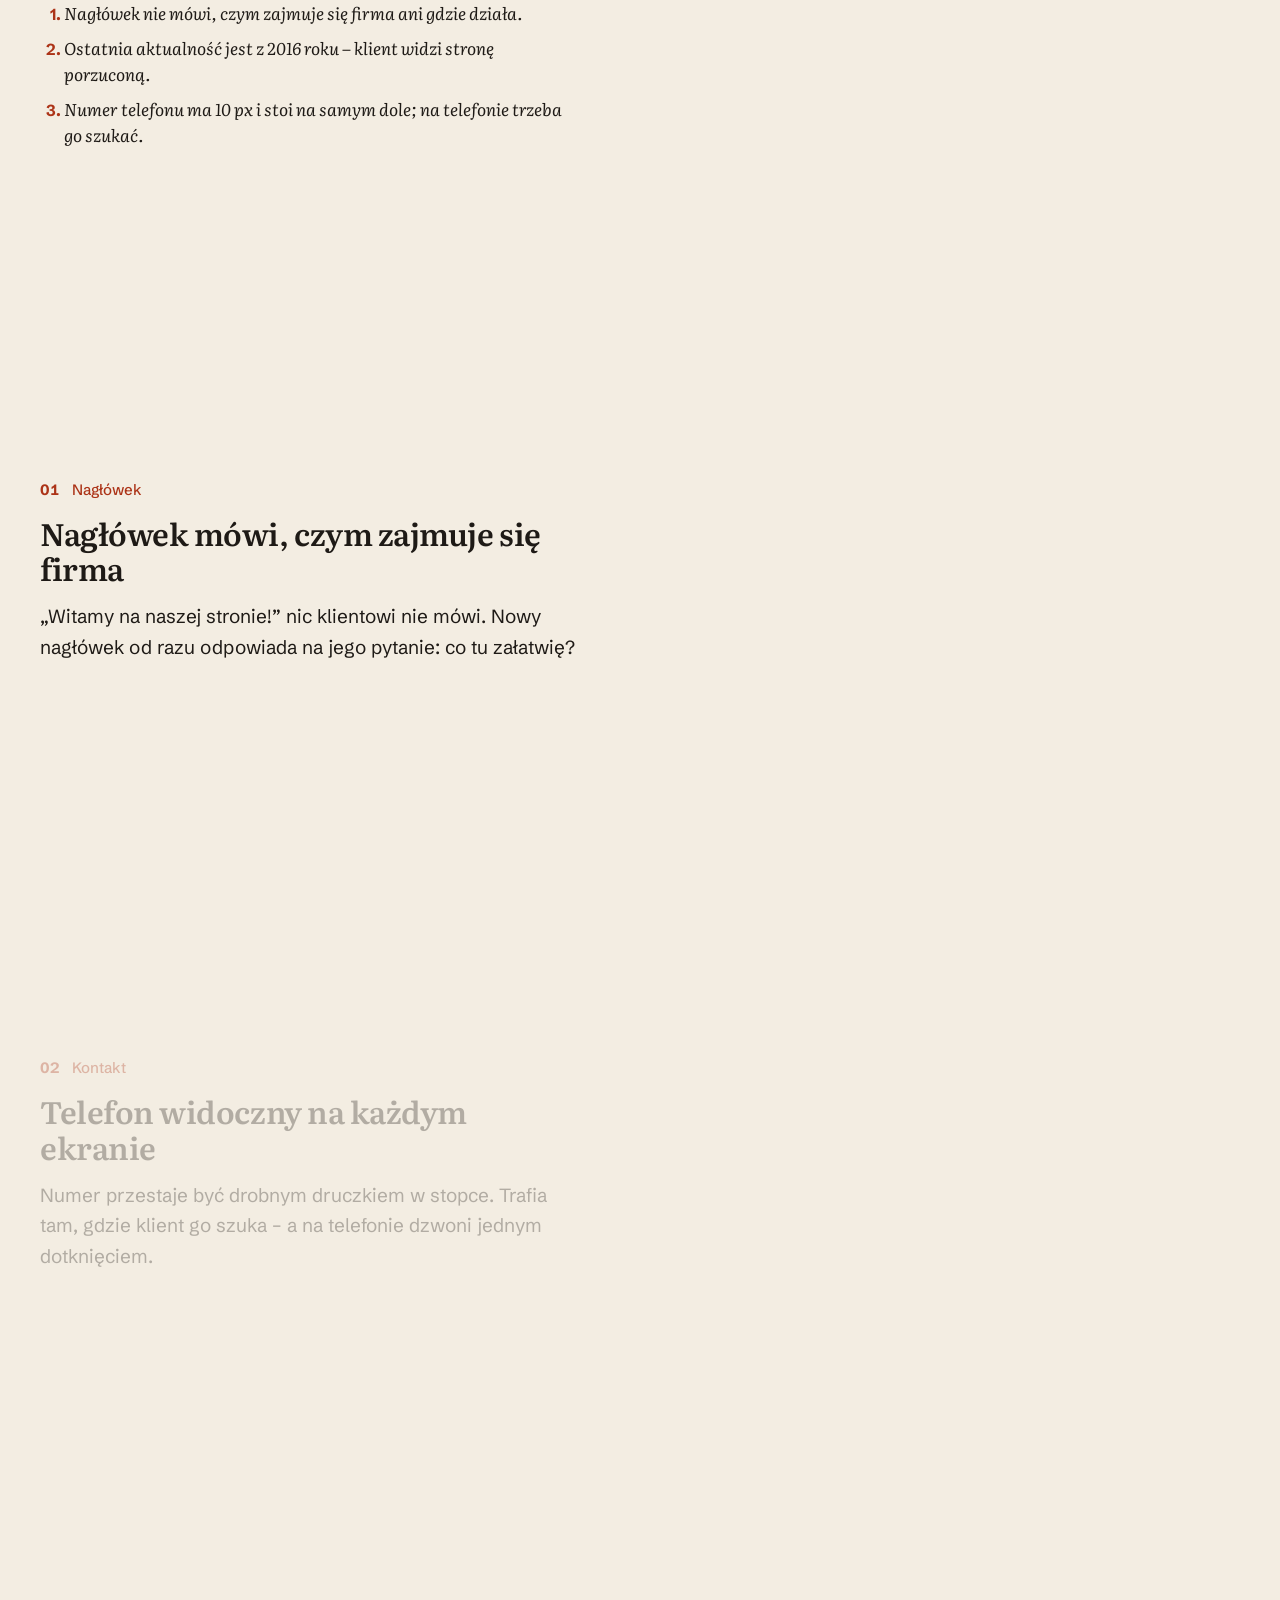
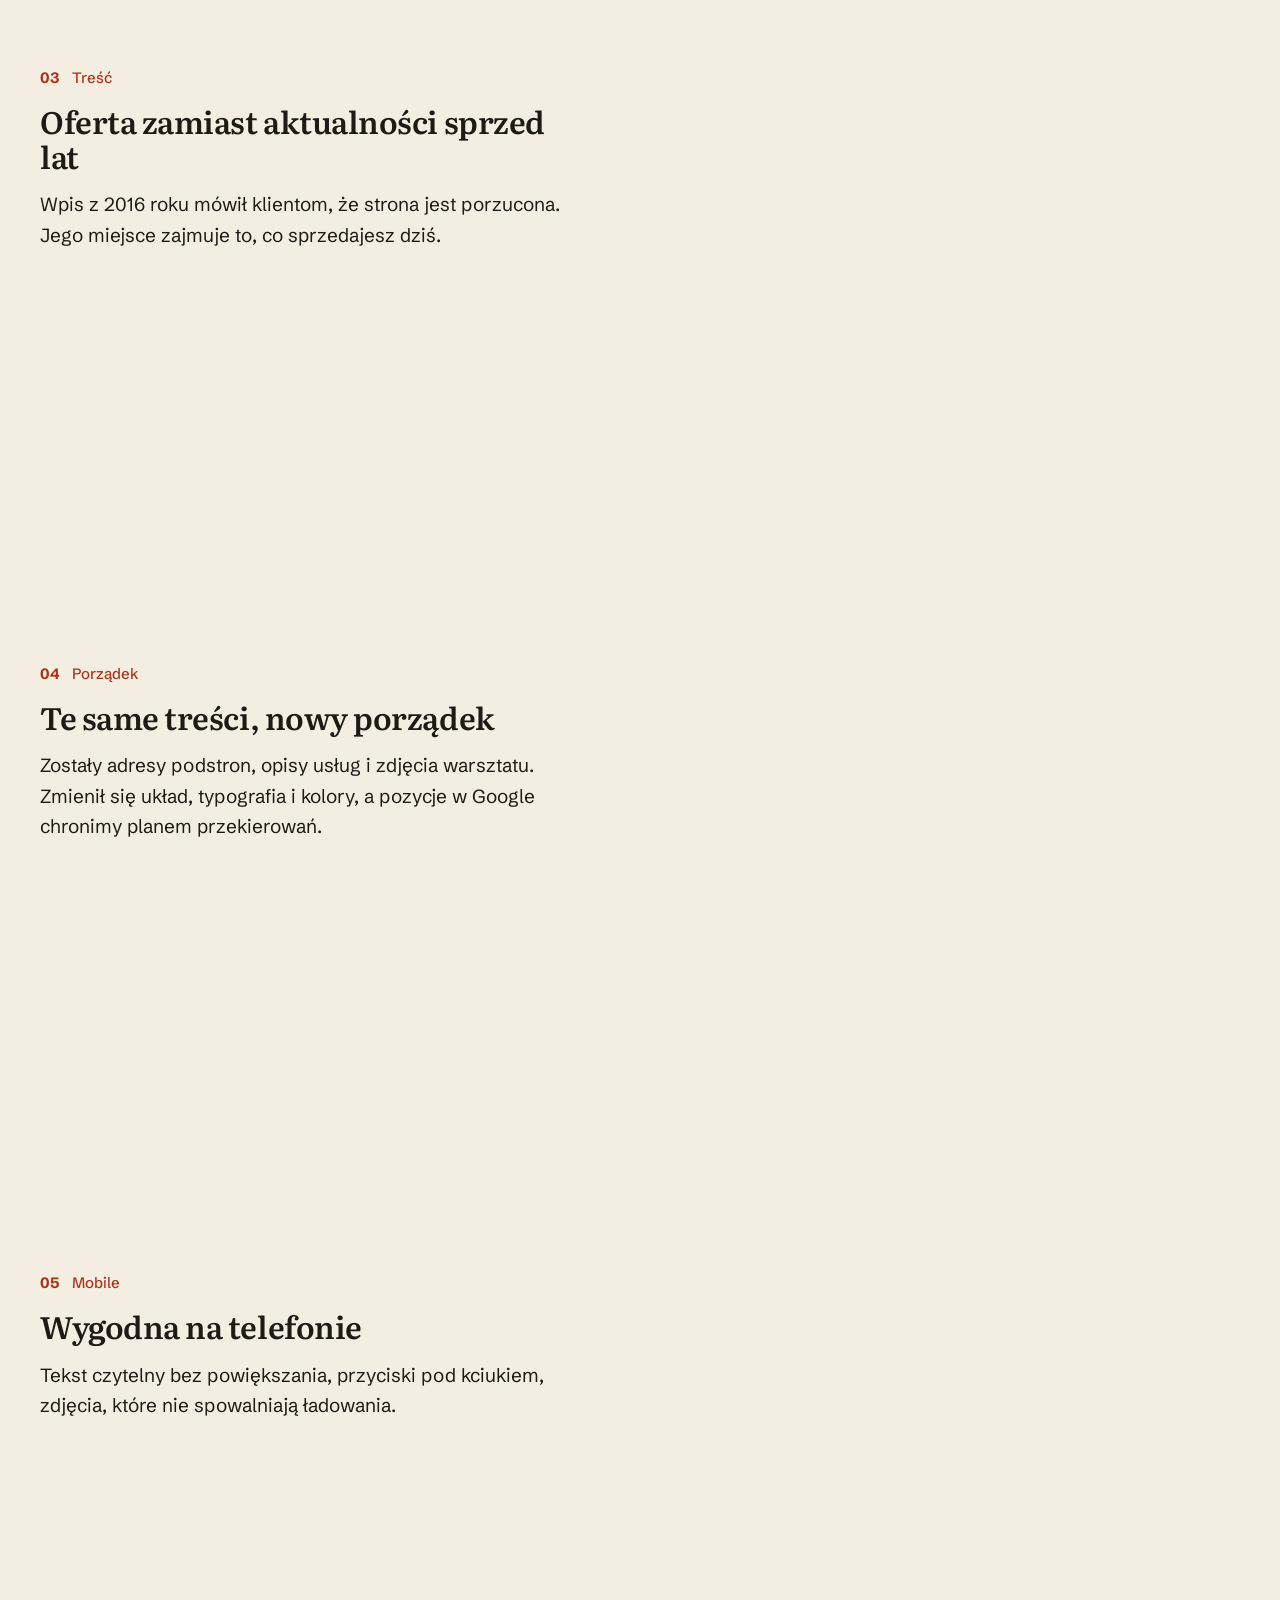
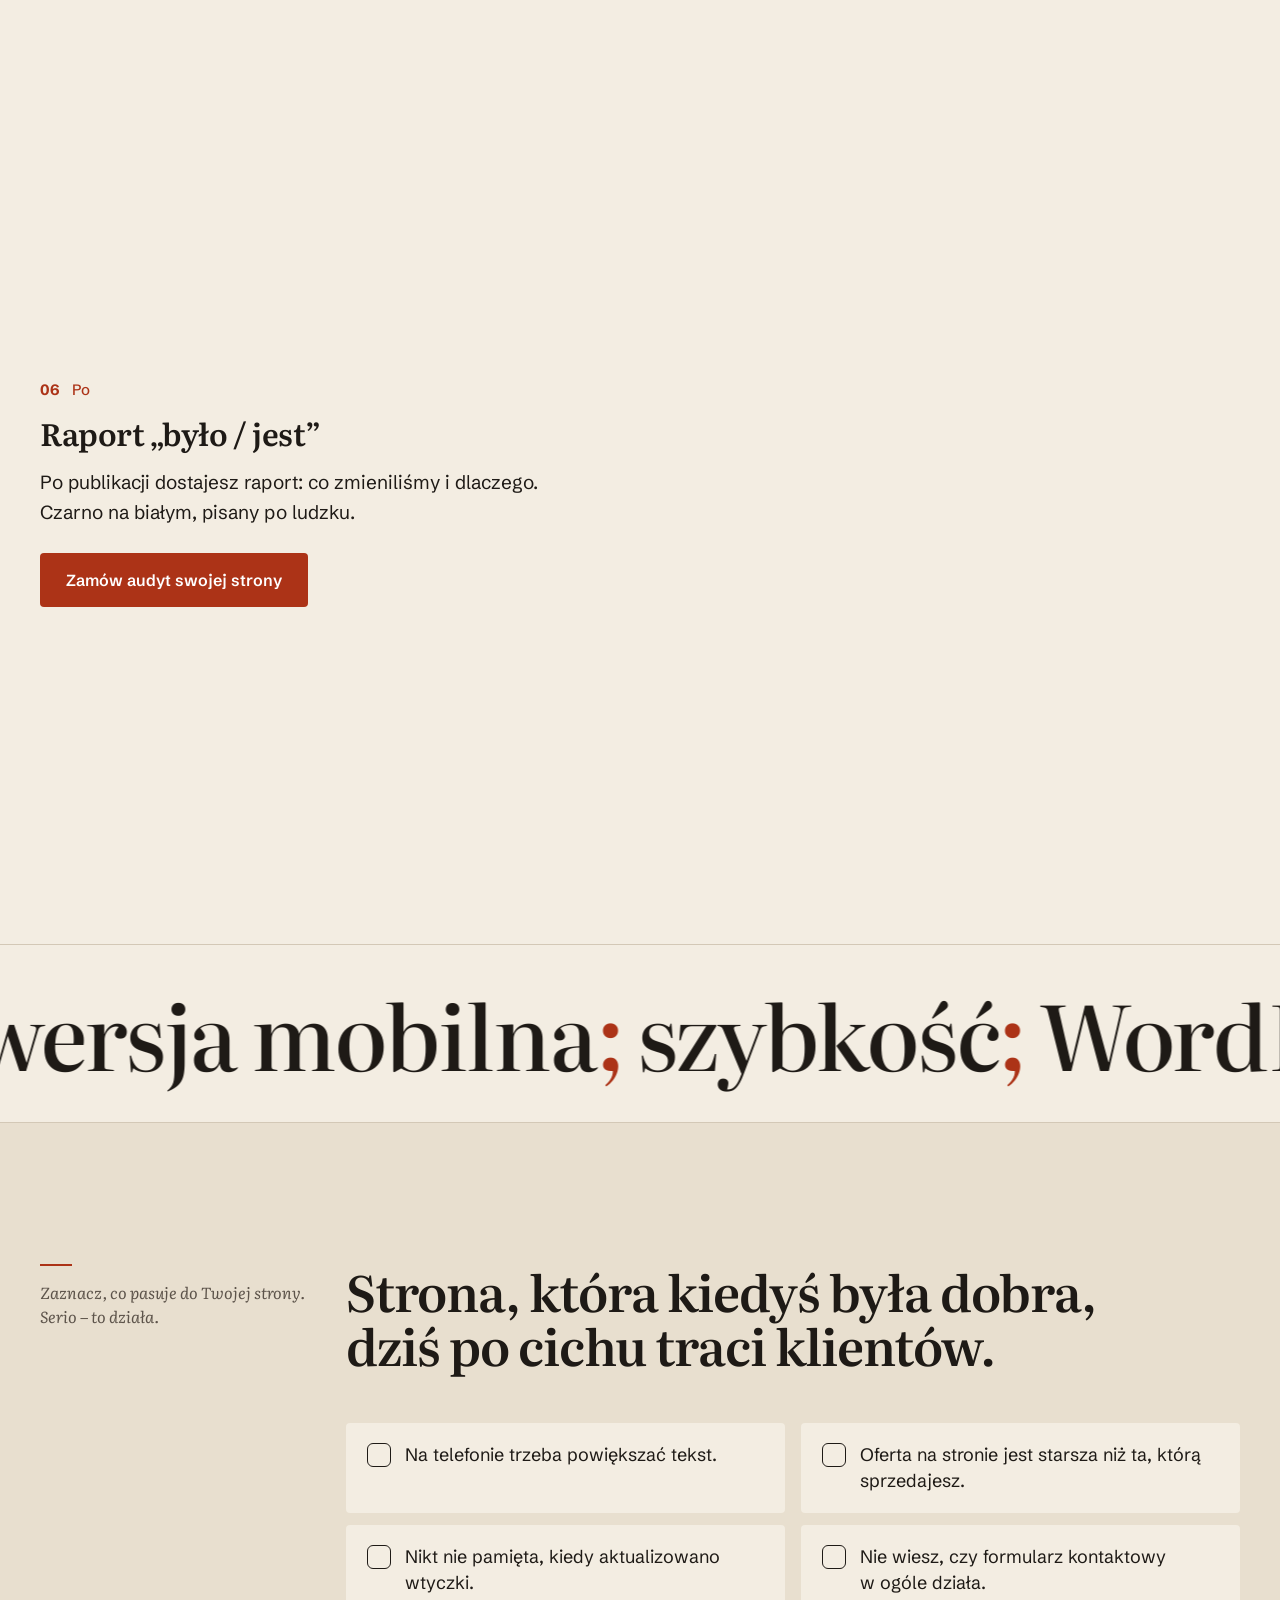
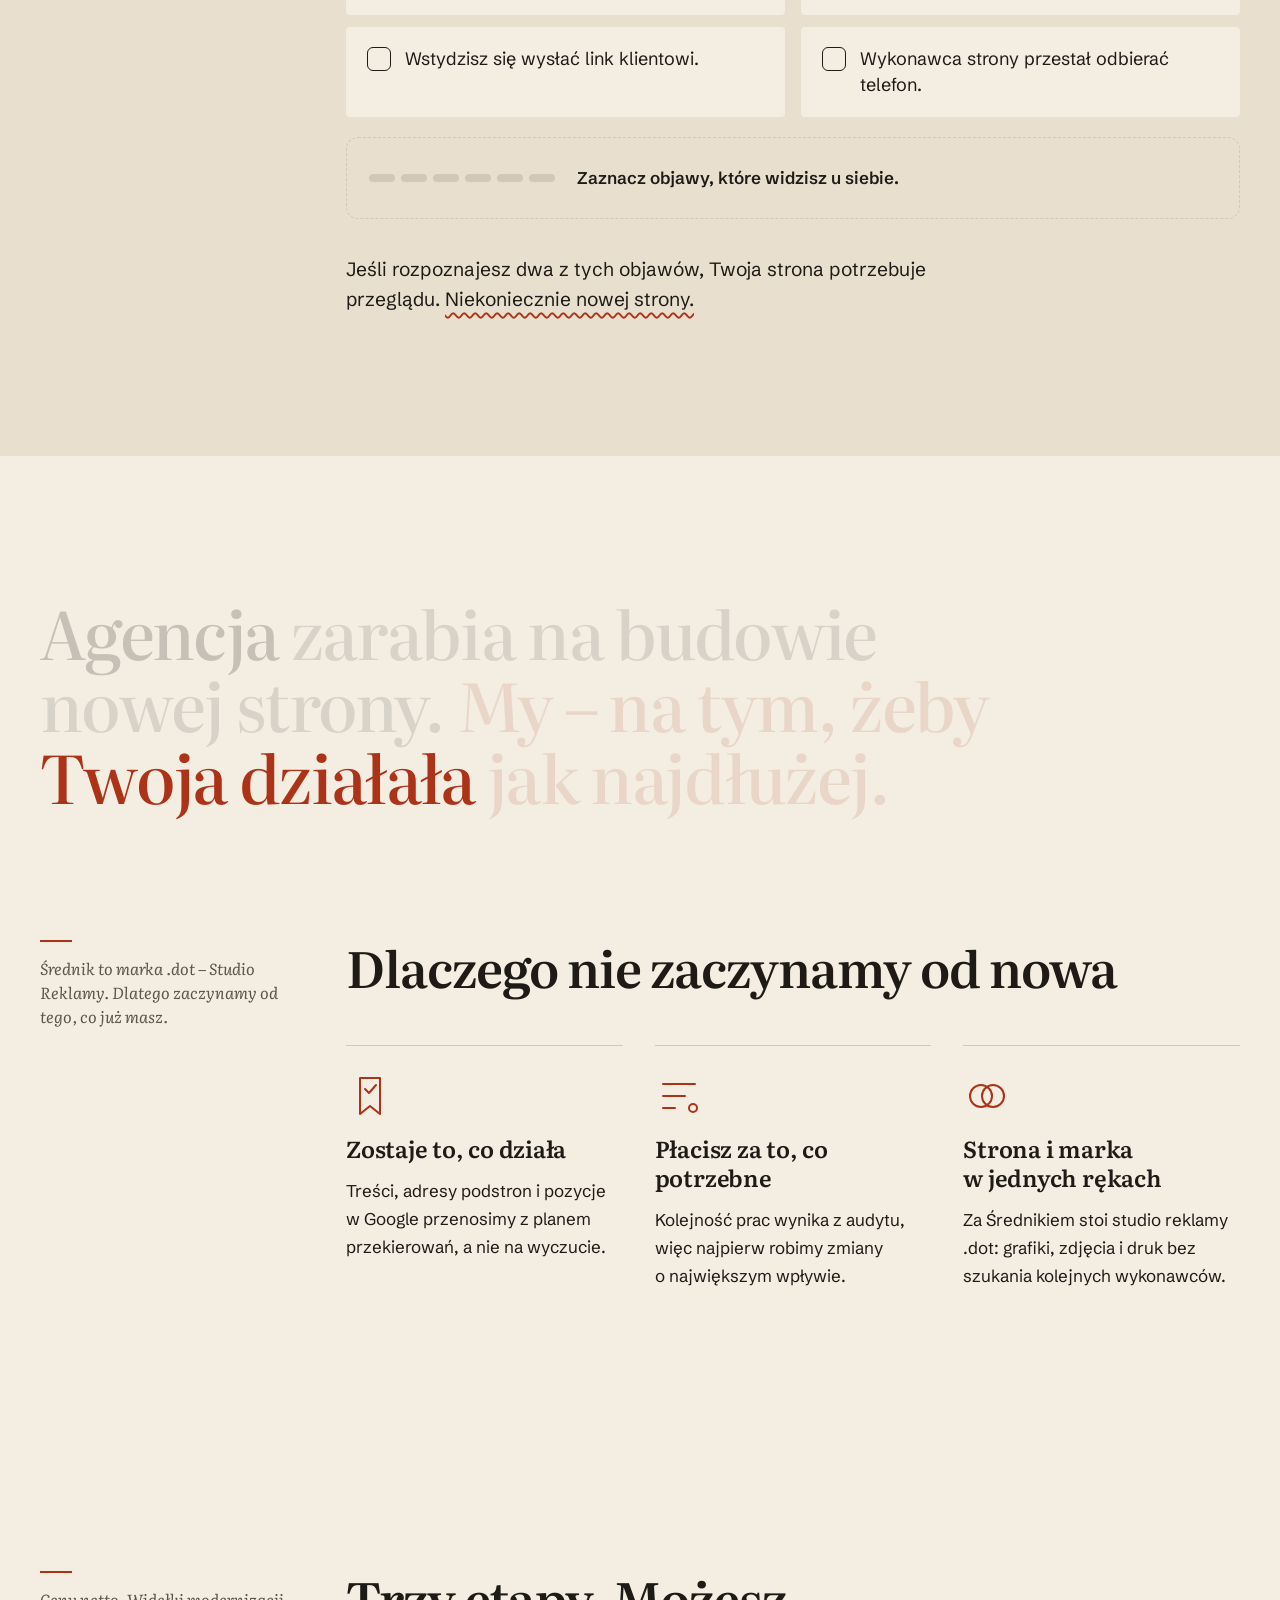
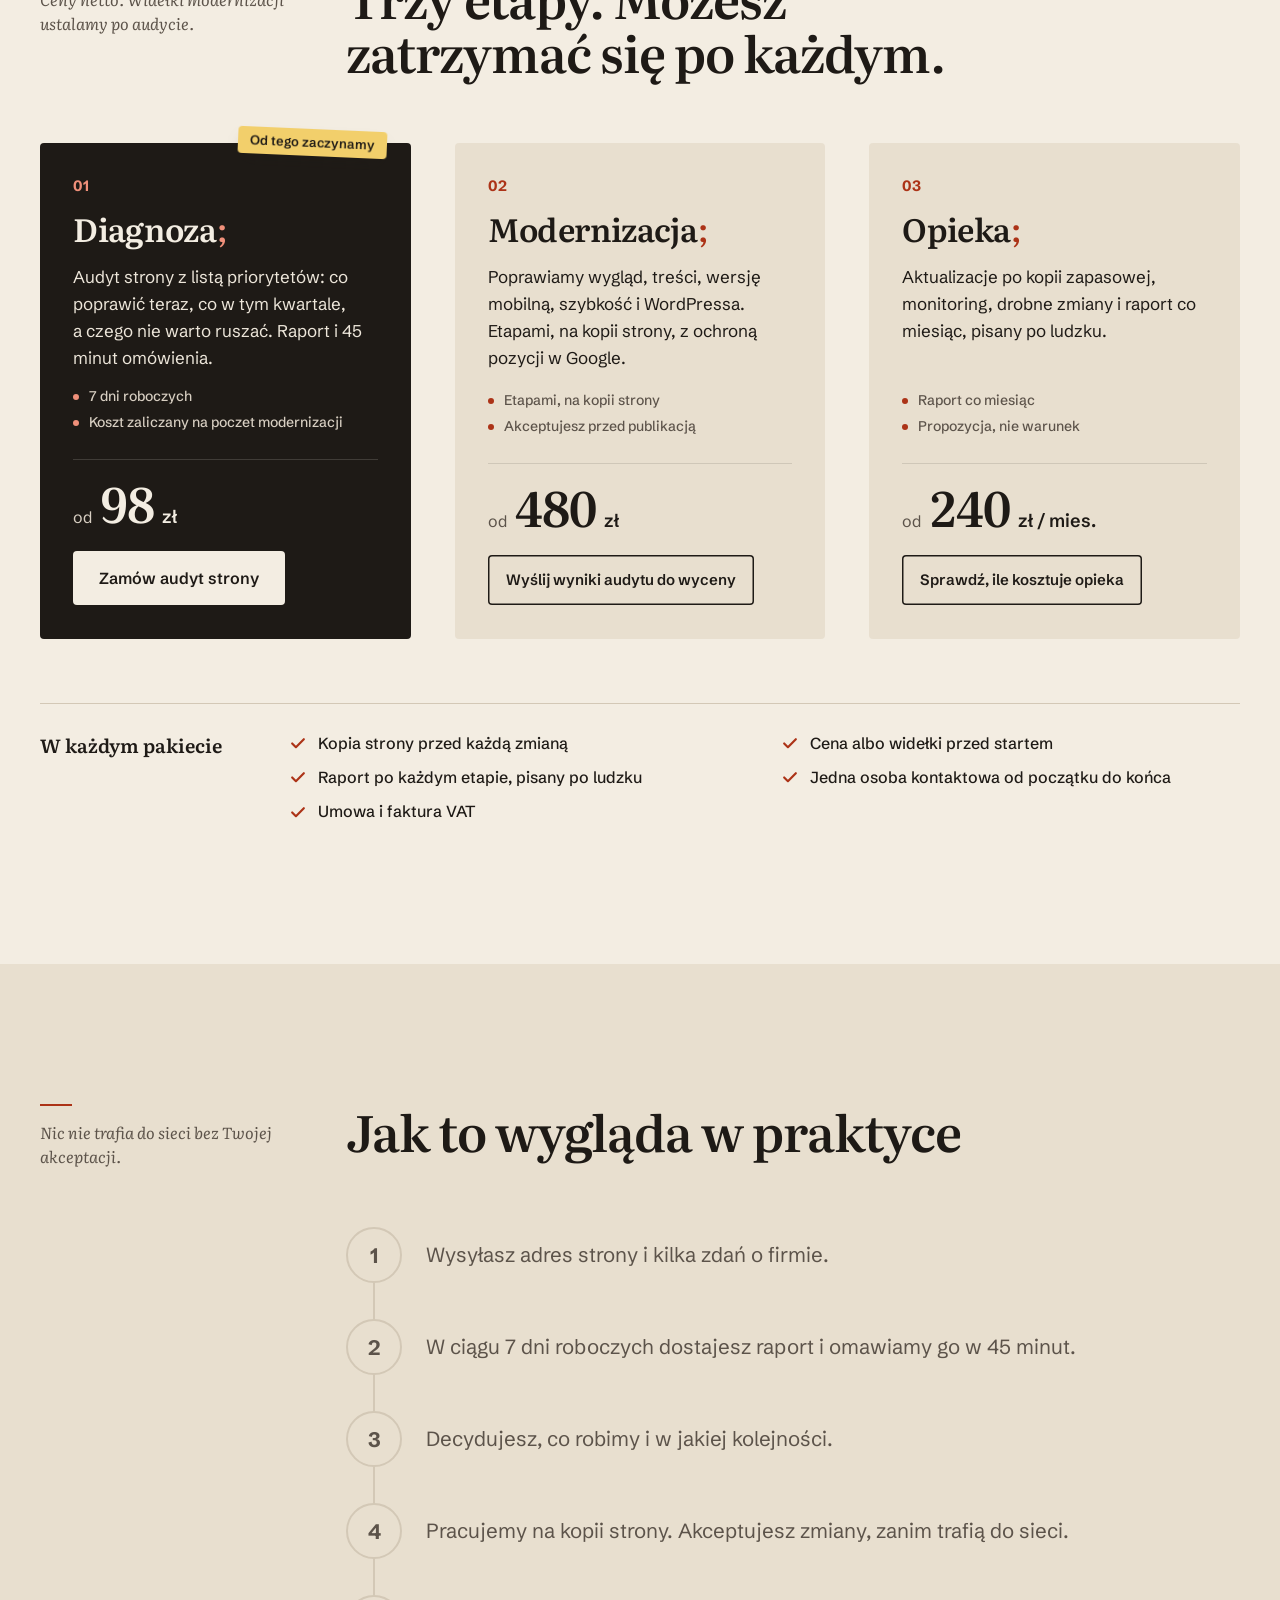
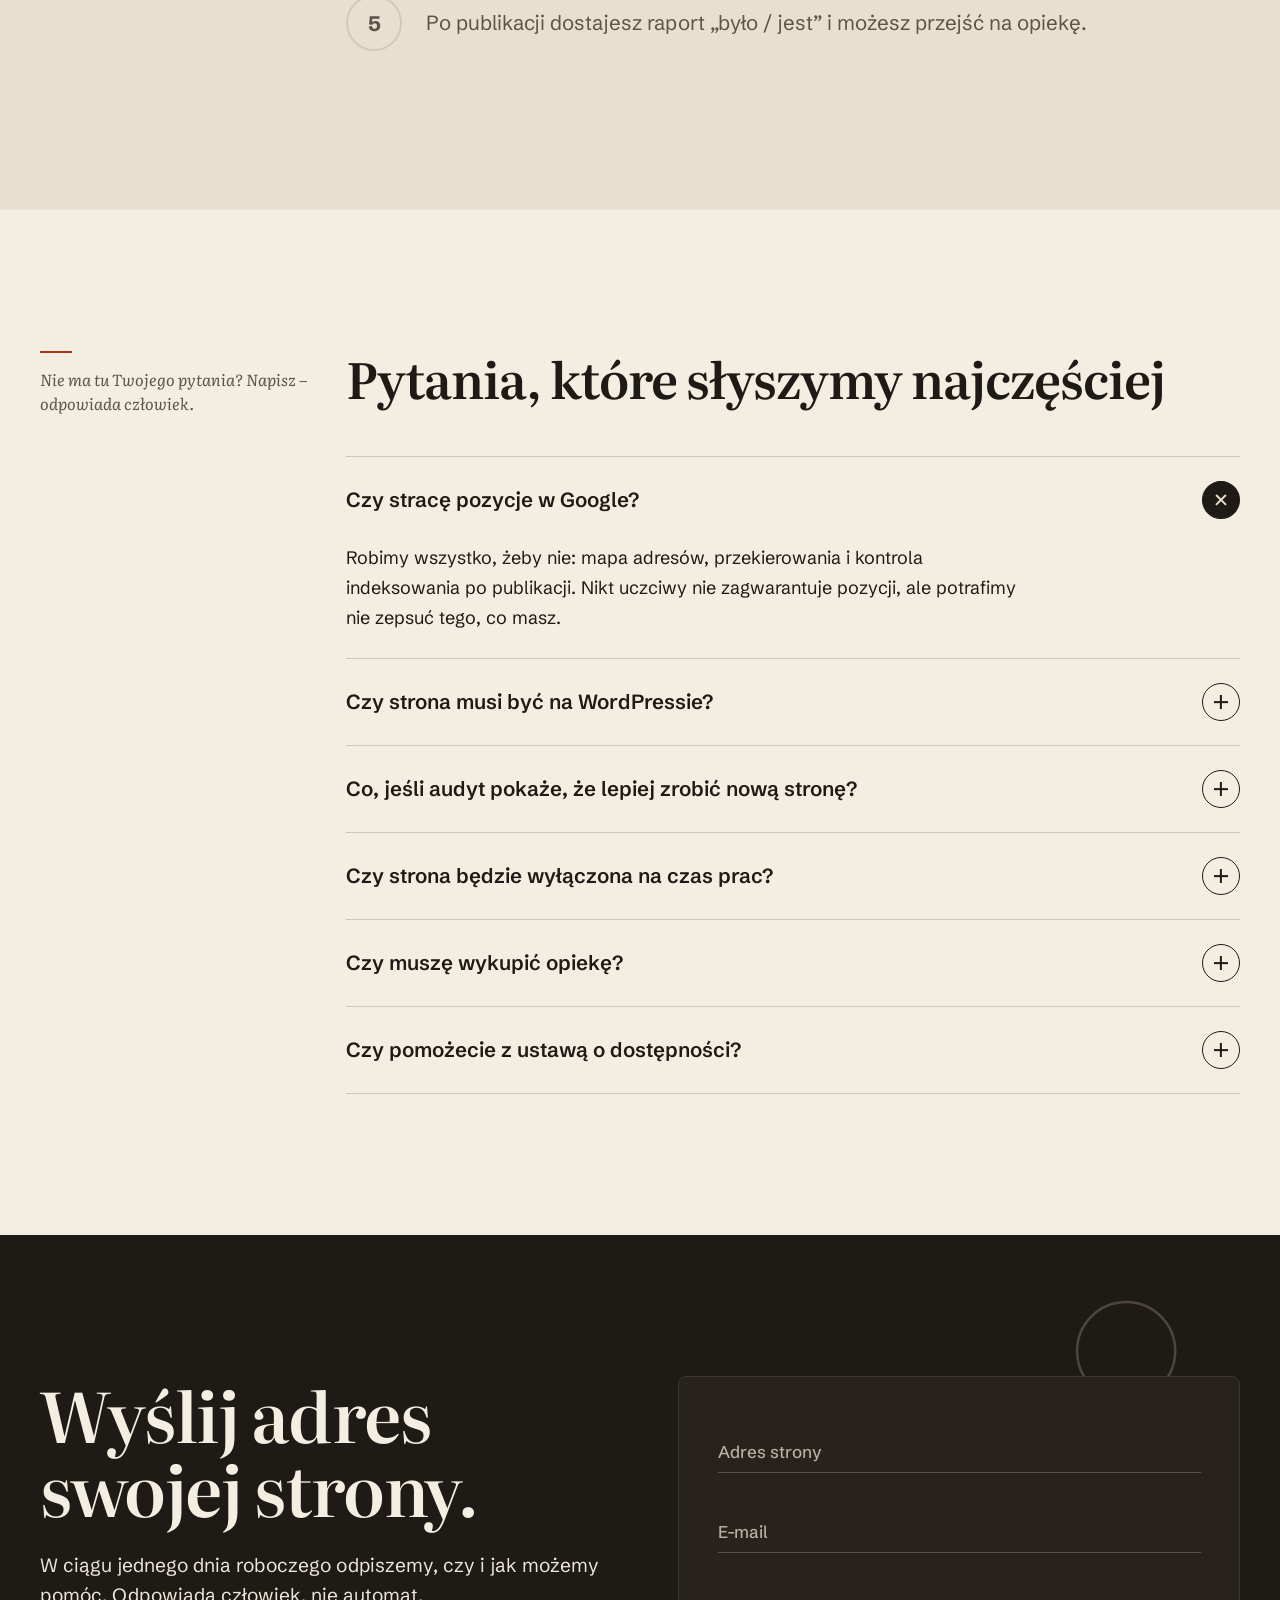
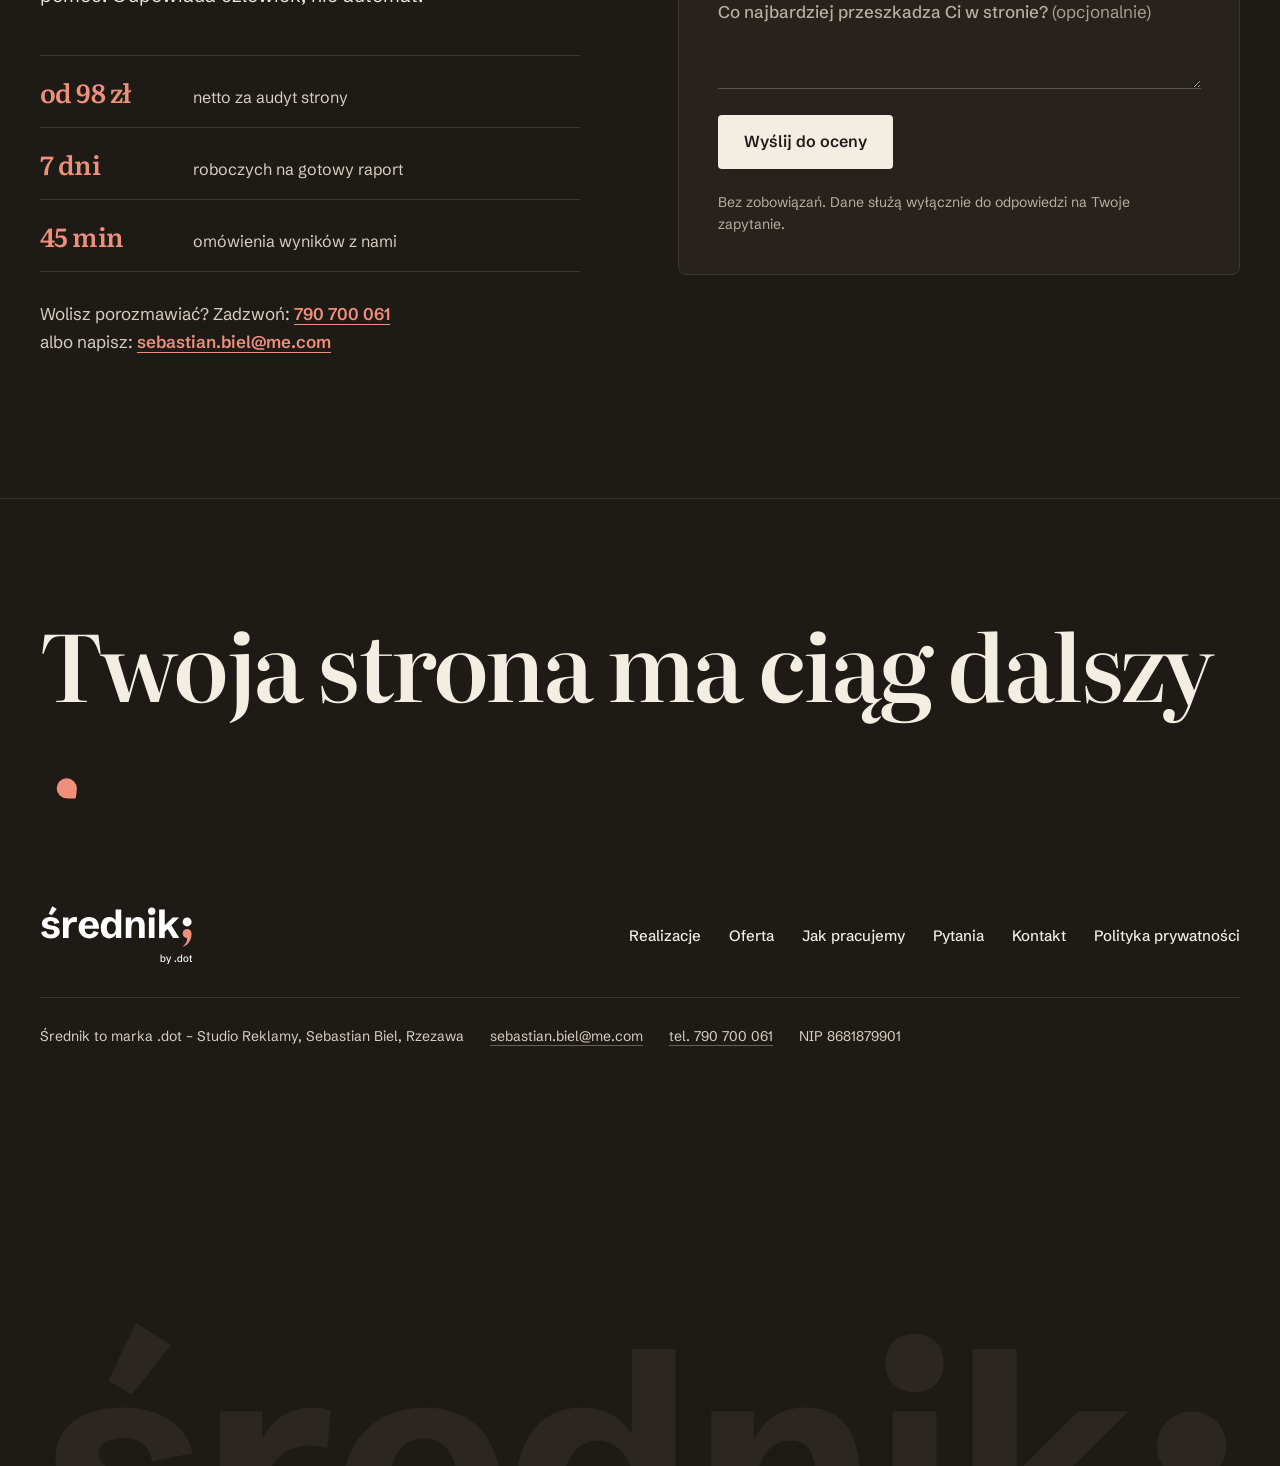
==== commit 6f732066: "Identyfikacja „korekta”: ciepły papier, czerwień korekty, szeryfowe nagłówki - Paleta: papier, piase" ====
--- a/index.html
+++ b/index.html
@@ -5,7 +5,7 @@
 <meta name="viewport" content="width=device-width, initial-scale=1, viewport-fit=cover">
 <title>Średnik by .dot&nbsp;– modernizacja stron internetowych</title>
 <meta name="description" content="Nie budujemy stron od zera. Poprawiamy te, które już masz. Audyt strony od 98&nbsp;zł netto w 7&nbsp;dni roboczych, modernizacja na kopii strony i opieka po publikacji.">
-<meta name="theme-color" content="#FBFBF8">
+<meta name="theme-color" content="#F3EDE2">
 <link rel="icon" href="assets/img/favicon.svg" type="image/svg+xml">
 <meta property="og:type" content="website">
 <meta property="og:locale" content="pl_PL">
@@ -74,8 +74,8 @@
                       <path d="M8 62C8 48 18 42 34 40l36-4c14-16 34-24 62-24h28c22 0 38 10 50 24l22 4c14 3 20 10 20 22v8c0 4-3 6-7 6H15c-4 0-7-2-7-6z" fill="#C2410C"/>
                       <path d="M80 38c12-14 28-19 48-19h6v19zM142 19h16c18 0 30 7 40 19h-56z" fill="#DDE6EF"/>
                       <path d="M20 58h228" stroke="#9A330A" stroke-width="2"/>
-                      <circle cx="62" cy="76" r="19" fill="#1C1F24"/><circle cx="62" cy="76" r="8" fill="#C9CDC4"/>
-                      <circle cx="200" cy="76" r="19" fill="#1C1F24"/><circle cx="200" cy="76" r="8" fill="#C9CDC4"/>
+                      <circle cx="62" cy="76" r="19" fill="#1E1A16"/><circle cx="62" cy="76" r="8" fill="#C9CDC4"/>
+                      <circle cx="200" cy="76" r="19" fill="#1E1A16"/><circle cx="200" cy="76" r="8" fill="#C9CDC4"/>
                       <rect x="238" y="47" width="12" height="7" rx="3.5" fill="#F4E04D"/>
                     </g>
     </g>
@@ -87,10 +87,10 @@
 <div class="intro" aria-hidden="true">
   <svg class="intro__logo" viewBox="0 20 800 330">
     <defs><clipPath id="intro-clip"><rect class="intro__clip" x="0" y="0" width="0" height="400"/></clipPath></defs>
-    <use href="#logo-word" class="intro__word" clip-path="url(#intro-clip)" fill="#1C1F24"/>
-    <circle class="intro__dot" cx="760.07" cy="117.53" r="23" fill="#1C1F24"/>
-    <use href="#logo-comma" class="intro__comma" fill="#2541B2"/>
-    <use href="#logo-by" class="intro__by" fill="#1C1F24"/>
+    <use href="#logo-word" class="intro__word" clip-path="url(#intro-clip)" fill="#1E1A16"/>
+    <circle class="intro__dot" cx="760.07" cy="117.53" r="23" fill="#1E1A16"/>
+    <use href="#logo-comma" class="intro__comma" fill="#AC3317"/>
+    <use href="#logo-by" class="intro__by" fill="#1E1A16"/>
   </svg>
 </div>
 
@@ -102,7 +102,7 @@
       <svg viewBox="0 30 792 225" role="img" aria-label="Średnik by .dot">
         <use href="#logo-word" fill="currentColor"/>
         <circle class="logo-dot" cx="760.07" cy="117.53" r="23" fill="currentColor"/>
-        <use href="#logo-comma" class="logo-comma" fill="#2541B2"/>
+        <use href="#logo-comma" class="logo-comma" fill="#AC3317"/>
       </svg>
     </a>
     <nav class="hdr__nav" aria-label="Główna">
@@ -139,11 +139,10 @@
 
     <div class="story__text">
       <div class="hero">
-        <p class="eyebrow" data-hero="eyebrow"><span class="eyebrow__dot"></span>Modernizacja stron internetowych · cała Polska</p>
-        <h1 class="hero__title" data-hero="title">Nie budujemy stron od zera. Poprawiamy te, które <span class="hl" data-hl>już masz.</span></h1>
+        <h1 class="hero__title" data-hero="title">Nie budujemy stron od zera<span class="fix">.<svg class="fix__mark" viewBox="0 0 60 104" aria-hidden="true"><path class="fix__ring" d="M15 85c-6-10 3-21 15-21 11 0 19 8 17 18-2 9-13 13-22 10-7-2-10-8-9-12"/><g class="fix__semi" transform="translate(33 -6) scale(.31) translate(-760 -100)"><circle cx="760.07" cy="117.53" r="23"/><use href="#logo-comma"/></g></svg></span> Poprawiamy te, które już masz.</h1>
         <p class="hero__lead" data-hero="lead">Średnik modernizuje istniejące strony firm z&nbsp;całej Polski. Zaczynamy od audytu w&nbsp;stałej cenie, poprawiamy to, co hamuje biznes, i&nbsp;dbamy o&nbsp;stronę dalej&nbsp;– bez utraty tego, co już działa.</p>
         <div class="hero__ctas" data-hero="ctas">
-          <a class="btn btn--primary" href="#kontakt" data-magnetic><span class="btn__label">Zamów audyt strony</span><svg class="btn__icon" viewBox="0 0 24 24" aria-hidden="true"><path d="M5 12h14M13 6l6 6-6 6"/></svg></a>
+          <a class="btn btn--primary" href="#kontakt" data-magnetic><span class="btn__label">Zamów audyt strony</span></a>
           <a class="link-arrow" href="#raport">Zobacz przykładowy raport</a>
         </div>
         <p class="note-line" data-hero="note">Audyt od 98&nbsp;zł netto, gotowy w&nbsp;7&nbsp;dni roboczych. Koszt zaliczamy na poczet modernizacji.</p>
@@ -204,7 +203,7 @@
           <p class="step__num"><span>06</span> Po</p>
           <h3 class="step__title">Raport „było / jest”</h3>
           <p>Po publikacji dostajesz raport: co zmieniliśmy i&nbsp;dlaczego. Czarno na białym, pisany po ludzku.</p>
-          <a class="btn btn--primary" href="#kontakt" data-magnetic><span class="btn__label">Zamów audyt swojej strony</span><svg class="btn__icon" viewBox="0 0 24 24" aria-hidden="true"><path d="M5 12h14M13 6l6 6-6 6"/></svg></a>
+          <a class="btn btn--primary" href="#kontakt" data-magnetic><span class="btn__label">Zamów audyt swojej strony</span></a>
         </article>
       </div>
     </div>
@@ -288,7 +287,7 @@
           <div class="report" aria-hidden="true">
             <div class="report__in">
               <div class="r-head">
-                <svg class="r-semi" viewBox="700 80 120 190"><circle cx="760.07" cy="117.53" r="23" fill="#1C1F24"/><use href="#logo-comma" fill="#2541B2"/></svg>
+                <svg class="r-semi" viewBox="700 80 120 190"><circle cx="760.07" cy="117.53" r="23" fill="#1E1A16"/><use href="#logo-comma" fill="#AC3317"/></svg>
                 <div><p class="r-title">Raport „było / jest”</p><p class="r-meta">Auto-Serwis Marek · demo</p></div>
               </div>
               <ul class="r-rows">
@@ -339,7 +338,7 @@
       <div class="verdict" data-verdict data-level="0">
         <div class="verdict__meter" aria-hidden="true"><i></i><i></i><i></i><i></i><i></i><i></i></div>
         <p class="verdict__text" aria-live="polite" data-verdict-text>Zaznacz objawy, które widzisz u&nbsp;siebie.</p>
-        <a class="btn btn--primary btn--sm verdict__cta" href="#kontakt"><span class="btn__label">Zamów audyt strony</span><svg class="btn__icon" viewBox="0 0 24 24" aria-hidden="true"><path d="M5 12h14M13 6l6 6-6 6"/></svg></a>
+        <a class="btn btn--primary btn--sm verdict__cta" href="#kontakt"><span class="btn__label">Zamów audyt strony</span></a>
       </div>
       <p class="lead" data-reveal>Jeśli rozpoznajesz dwa z&nbsp;tych objawów, Twoja strona potrzebuje przeglądu. <span class="hl" data-hl="scroll">Niekoniecznie nowej strony.</span></p>
     </div>
@@ -391,7 +390,7 @@
         <p class="card__text">Audyt strony z&nbsp;listą priorytetów: co poprawić teraz, co w&nbsp;tym kwartale, a&nbsp;czego nie warto ruszać. Raport i&nbsp;45 minut omówienia.</p>
         <ul class="card__meta"><li>7&nbsp;dni roboczych</li><li>Koszt zaliczany na poczet modernizacji</li></ul>
         <p class="price"><span class="price__from">od</span> <span class="price__num" data-count-to="98">98</span> <span class="price__cur">zł</span></p>
-        <a class="btn btn--light" href="#kontakt" data-magnetic><span class="btn__label">Zamów audyt strony</span><svg class="btn__icon" viewBox="0 0 24 24" aria-hidden="true"><path d="M5 12h14M13 6l6 6-6 6"/></svg></a>
+        <a class="btn btn--light" href="#kontakt" data-magnetic><span class="btn__label">Zamów audyt strony</span></a>
       </li>
       <li class="card" data-card>
         <span class="card__num">02</span>
@@ -494,7 +493,6 @@
       <p class="form__error" data-form-error role="alert"></p>
       <button class="btn btn--light form__submit" type="submit" data-magnetic>
         <span class="btn__label">Wyślij do oceny</span>
-        <svg class="btn__icon" viewBox="0 0 24 24" aria-hidden="true"><path d="M5 12h14M13 6l6 6-6 6"/></svg>
       </button>
       <p class="form__small">Bez zobowiązań. Dane służą wyłącznie do odpowiedzi na Twoje zapytanie.</p>
       <div class="form__done" data-form-done tabindex="-1">
@@ -514,7 +512,7 @@
     <p class="foot__tag" data-foot-tag>Twoja strona ma ciąg dalszy<svg class="foot__semi" viewBox="700 80 120 190" aria-hidden="true"><defs><clipPath id="foot-clip"><rect class="foot__clip" x="700" y="80" width="120" height="190"/></clipPath></defs><circle class="foot__dot" cx="760.07" cy="117.53" r="23"/><use href="#logo-comma" class="foot__comma" clip-path="url(#foot-clip)"/></svg><span class="sr-only">;</span></p>
     <div class="foot__row">
       <a class="foot__logo" href="#top" aria-label="Średnik by .dot – do góry strony">
-        <svg viewBox="0 30 792 310" aria-hidden="true"><use href="#logo-word" fill="#FFFFFF"/><circle cx="760.07" cy="117.53" r="23" fill="#FFFFFF"/><use href="#logo-comma" fill="#9DB0FF"/><use href="#logo-by" fill="#FFFFFF"/></svg>
+        <svg viewBox="0 30 792 310" aria-hidden="true"><use href="#logo-word" fill="#FFFFFF"/><circle cx="760.07" cy="117.53" r="23" fill="#FFFFFF"/><use href="#logo-comma" fill="#F0907A"/><use href="#logo-by" fill="#FFFFFF"/></svg>
       </a>
       <nav class="foot__nav" aria-label="Stopka">
         <a href="#realizacje">Realizacje</a><a href="#oferta">Oferta</a><a href="#proces">Jak pracujemy</a><a href="#faq">Pytania</a><a href="#kontakt">Kontakt</a><a href="polityka-prywatnosci.html">Polityka prywatności</a>
--- a/assets/css/style.css
+++ b/assets/css/style.css
@@ -42,19 +42,21 @@
 
 /* ---------- Tokeny ---------- */
 :root {
-  --paper: #FBFBF8;
-  --ink: #1C1F24;
-  --ink-2: #22262C;
-  --sage: #EEF0EA;
-  --line: #C9CDC4;
-  --muted: #4B5059;
-  --blue: #2541B2;
-  --blue-deep: #1A2F85;
-  --peri: #9DB0FF;
-  --yellow: #F4E04D;
-  --green: #2D7A57;
-  --green-soft: #E3F1EA;
-  --orange: #C2410C;
+  /* Papier, atrament i czerwień korekty: Średnik poprawia strony tak,
+     jak korektor poprawia tekst. */
+  --paper: #F3EDE2;
+  --sand: #E8DFCF;
+  --ink: #1E1A16;
+  --ink-2: #28221D;
+  --line: #D3C8B6;
+  --muted: #5C534A;
+  --accent: #AC3317;
+  --accent-deep: #84260F;
+  --accent-light: #F0907A;
+  --tag: #F2CF6B;
+  --green: #33694A;
+  --green-soft: #E2EBDF;
+  --demo: #17706B;
 
   --sans: 'Schibsted Grotesk', 'Helvetica Neue', Arial, sans-serif;
   --serif: 'Literata', Georgia, 'Times New Roman', serif;
@@ -78,19 +80,19 @@
   margin: 0;
   background: var(--paper);
   color: var(--ink);
-  font-family: var(--serif);
+  font-family: var(--sans);
   font-size: 18px;
-  line-height: 1.55;
+  line-height: 1.6;
   -webkit-font-smoothing: antialiased;
   -moz-osx-font-smoothing: grayscale;
   overflow-x: clip;
 }
 img, svg { display: block; max-width: 100%; }
-a { color: var(--blue); }
-a:hover { color: var(--blue-deep); }
-:focus-visible { outline: 2px solid var(--blue); outline-offset: 3px; border-radius: 2px; }
-.dark :focus-visible, .card--lead :focus-visible { outline-color: var(--peri); }
-::selection { background: var(--yellow); color: var(--ink); }
+a { color: var(--accent); }
+a:hover { color: var(--accent-deep); }
+:focus-visible { outline: 2px solid var(--accent); outline-offset: 3px; border-radius: 2px; }
+.dark :focus-visible, .card--lead :focus-visible { outline-color: var(--accent-light); }
+::selection { background: var(--tag); color: var(--ink); }
 .has-intro body, .menu-open body { overflow: hidden; }
 
 .sr-only {
@@ -109,36 +111,35 @@
 /* ---------- Typografia ---------- */
 .h2 {
   margin: 0;
-  font: 700 clamp(34px, 4.1vw, 58px)/1.04 var(--sans);
-  letter-spacing: -.035em;
+  font: 600 clamp(36px, 3.9vw, 56px)/1.08 var(--serif);
+  letter-spacing: -.02em;
   text-wrap: balance;
 }
-.h3 { margin: 0; font: 600 22px/1.25 var(--sans); letter-spacing: -.01em; }
+.h3 { margin: 0; font: 600 23px/1.25 var(--serif); letter-spacing: -.01em; }
 .lead { margin: 0; font-size: clamp(19px, 1.5vw, 22px); line-height: 1.55; max-width: 34em; }
 .note {
+  font-family: var(--serif);
   position: relative; margin: 0; padding-top: 16px; max-width: 17em;
   font-style: italic; font-size: 16px; line-height: 1.5; color: var(--muted);
 }
 .note::before {
-  content: ""; position: absolute; left: 0; top: 0; width: 32px; height: 2px; background: var(--blue);
+  content: ""; position: absolute; left: 0; top: 0; width: 32px; height: 2px; background: var(--accent);
   transform-origin: left;
 }
-.dark .note { color: #C9CDC4; }
+.dark .note { color: #D8CFC2; }
 
 /* Zakreślacz */
 .hl {
-  background: linear-gradient(var(--yellow), var(--yellow)) 0 88% / 0% 46% no-repeat;
-  -webkit-box-decoration-break: clone; box-decoration-break: clone;
-  transition: background-size 1.1s var(--ease);
-}
-.hl.is-on, html:not(.anim) .hl { background-size: 100% 46%; }
+  text-decoration: underline wavy var(--accent); text-decoration-thickness: 1.5px;
+  text-underline-offset: .3em; text-decoration-skip-ink: none;
+}
 
 /* ---------- Przyciski ---------- */
 .btn {
-  --bg: var(--blue); --fg: #FFFFFF; --fill: var(--ink); --fg-h: #FFFFFF;
+  --bg: var(--accent); --fg: #FFFFFF; --fill: var(--ink); --fg-h: #FFFFFF;
   position: relative; isolation: isolate; overflow: hidden;
   display: inline-flex; align-items: center; justify-content: center; gap: 10px;
-  min-height: 54px; padding: 0 26px; border: 0; border-radius: 8px;
+  min-height: 54px; padding: 0 26px; border: 0; border-radius: 4px;
   background: var(--bg); color: var(--fg);
   font: 600 16px/1.2 var(--sans); text-decoration: none; cursor: pointer;
   transition: color .35s var(--ease), box-shadow .35s;
@@ -160,11 +161,11 @@
 .btn:hover .btn__icon { transform: translateX(4px); }
 .btn--sm { min-height: 44px; padding: 0 18px; font-size: 15px; }
 .btn--ghost { --bg: transparent; --fg: var(--ink); --fill: var(--ink); --fg-h: var(--paper); box-shadow: inset 0 0 0 1.5px var(--ink); }
-.btn--light { --bg: var(--peri); --fg: var(--ink); --fill: #FFFFFF; --fg-h: var(--ink); }
+.btn--light { --bg: var(--paper); --fg: var(--ink); --fill: var(--accent-light); --fg-h: var(--ink); }
 
 .link-arrow {
   display: inline-flex; align-items: center; min-height: 44px;
-  font: 600 16px var(--sans); color: var(--blue); text-decoration: none;
+  font: 600 16px var(--sans); color: var(--accent); text-decoration: none;
   background: linear-gradient(currentColor, currentColor) 0 calc(100% - 8px) / 100% 1.5px no-repeat;
   transition: background-size .45s var(--ease), color .3s;
 }
@@ -185,9 +186,9 @@
   transition: transform .55s var(--ease), background-color .35s, box-shadow .35s;
 }
 .hdr.is-scrolled {
-  background: rgba(251, 251, 248, .86);
+  background: rgba(243, 237, 226, .9);
   -webkit-backdrop-filter: saturate(1.5) blur(14px); backdrop-filter: saturate(1.5) blur(14px);
-  box-shadow: 0 1px 0 rgba(28, 31, 36, .1);
+  box-shadow: 0 1px 0 rgba(30, 26, 22, .1);
 }
 .hdr.is-hidden { transform: translateY(-101%); }
 .hdr__in { display: flex; align-items: center; gap: 32px; height: var(--hdr); }
@@ -202,13 +203,13 @@
   font: 500 16px var(--sans); color: var(--ink); text-decoration: none;
 }
 .hdr__nav a::after {
-  content: ""; position: absolute; left: 0; right: 0; bottom: 4px; height: 2px; background: var(--blue);
+  content: ""; position: absolute; left: 0; right: 0; bottom: 4px; height: 2px; background: var(--accent);
   transform: scaleX(0); transform-origin: right; transition: transform .45s var(--ease);
 }
 .hdr__nav a:hover::after, .hdr__nav a.is-active::after { transform: scaleX(1); transform-origin: left; }
-.hdr__nav a.is-active { color: var(--blue); }
+.hdr__nav a.is-active { color: var(--accent); }
 .hdr__progress {
-  position: absolute; left: 0; bottom: 0; width: 100%; height: 2px; background: var(--blue);
+  position: absolute; left: 0; bottom: 0; width: 100%; height: 2px; background: var(--accent);
   transform: scaleX(0); transform-origin: left;
 }
 .hdr__burger {
@@ -234,13 +235,13 @@
 .menu__nav { display: flex; flex-direction: column; border-top: 1px solid var(--line); }
 .menu__nav a {
   display: block; overflow: hidden; padding: 10px 0; border-bottom: 1px solid var(--line);
-  font: 700 clamp(34px, 9vw, 54px)/1.1 var(--sans); letter-spacing: -.03em;
+  font: 600 clamp(34px, 9vw, 52px)/1.15 var(--serif); letter-spacing: -.02em;
   color: var(--ink); text-decoration: none;
 }
 .menu__nav a span { display: inline-block; }
 .menu__cta { align-self: flex-start; }
-.menu__tag { margin: auto 0 0; font-style: italic; color: var(--muted); }
-.menu__tag span { color: var(--blue); font-weight: 600; }
+.menu__tag { margin: auto 0 0; font-family: var(--serif); font-style: italic; color: var(--muted); }
+.menu__tag span { color: var(--accent); font-weight: 600; }
 
 /* ---------- Hero + historia ---------- */
 .story { position: relative; padding-top: var(--hdr); }
@@ -261,20 +262,14 @@
   display: flex; flex-direction: column; justify-content: center; gap: 26px;
   padding: 32px 0 64px;
 }
-.eyebrow {
-  display: flex; align-items: center; gap: 10px; margin: 0;
-  font: 600 13px var(--sans); letter-spacing: .08em; text-transform: uppercase; color: var(--muted);
-}
-.eyebrow__dot { width: 8px; height: 8px; border-radius: 50%; background: var(--blue); box-shadow: 0 0 0 0 rgba(37, 65, 178, .45); animation: ping 2.4s var(--ease) infinite; }
-@keyframes ping { 0% { box-shadow: 0 0 0 0 rgba(37, 65, 178, .45); } 70%, 100% { box-shadow: 0 0 0 10px rgba(37, 65, 178, 0); } }
 .hero__title {
-  margin: 0; font: 700 clamp(42px, 4.7vw, 72px)/1.0 var(--sans); letter-spacing: -.045em;
-}
-.hero__title .hl { background-position: 0 92%; }
+  margin: 0; font: 600 clamp(44px, 5vw, 76px)/1.06 var(--serif); letter-spacing: -.025em;
+}
 .hero__lead { margin: 0; max-width: 33em; font-size: clamp(18px, 1.4vw, 20px); line-height: 1.6; }
 .hero__ctas { display: flex; flex-wrap: wrap; align-items: center; gap: 14px 26px; }
 .note-line {
-  margin: 0; max-width: 28em; padding-left: 14px; border-left: 2px solid var(--blue);
+  font-family: var(--serif);
+  margin: 0; max-width: 28em; padding-left: 14px; border-left: 2px solid var(--accent);
   font-style: italic; font-size: 16px; line-height: 1.5; color: var(--muted);
 }
 .scroll-cue {
@@ -284,10 +279,16 @@
 .scroll-cue:hover { color: var(--ink); }
 .scroll-cue__line { position: relative; width: 48px; height: 1.5px; background: var(--line); overflow: hidden; }
 .scroll-cue__line::after {
-  content: ""; position: absolute; inset: 0; background: var(--blue); transform: translateX(-100%);
+  content: ""; position: absolute; inset: 0; background: var(--accent); transform: translateX(-100%);
   animation: cue 2.2s var(--ease-io) infinite;
 }
 @keyframes cue { 0% { transform: translateX(-100%); } 55% { transform: translateX(0); } 100% { transform: translateX(100%); } }
+
+/* Poprawka korektorska: kropka zakreślona na czerwono, nad nią dopisany średnik */
+.fix { position: relative; display: inline-block; }
+.fix__mark { position: absolute; left: 50%; bottom: -.14em; width: .62em; height: 1.08em; max-width: none; transform: translateX(-47%); overflow: visible; pointer-events: none; }
+.fix__ring { fill: none; stroke: var(--accent); stroke-width: 2.4; stroke-linecap: round; }
+.fix__semi { fill: var(--accent); }
 
 /* Kroki */
 .steps__intro { padding: 14vh 0 4vh; display: flex; flex-direction: column; gap: 22px; }
@@ -300,12 +301,12 @@
 .step p { margin: 0; font-size: 19px; line-height: 1.6; }
 .step__num {
   display: flex; align-items: center; gap: 12px;
-  font: 600 13px var(--sans) !important; letter-spacing: .1em; text-transform: uppercase; color: var(--blue);
-}
-.step__num span { padding: 4px 8px; border: 1.5px solid currentColor; border-radius: 4px; font-variant-numeric: tabular-nums; }
-.step__title { margin: 0; font: 700 clamp(28px, 2.5vw, 36px)/1.1 var(--sans); letter-spacing: -.025em; }
-.step__issues { margin: 0; padding-left: 24px; display: flex; flex-direction: column; gap: 10px; font-style: italic; font-size: 17px; line-height: 1.5; }
-.step__issues li::marker { color: var(--blue); font: 700 16px var(--sans); }
+  font: 500 15px var(--sans) !important; color: var(--accent);
+}
+.step__num span { font-weight: 700; font-variant-numeric: tabular-nums; }
+.step__title { margin: 0; font: 600 clamp(28px, 2.4vw, 34px)/1.15 var(--serif); letter-spacing: -.015em; }
+.step__issues { margin: 0; padding-left: 24px; font-family: var(--serif); display: flex; flex-direction: column; gap: 10px; font-style: italic; font-size: 17px; line-height: 1.5; }
+.step__issues li::marker { color: var(--accent); font: 700 16px var(--sans); }
 .step .btn { align-self: flex-start; margin-top: 10px; }
 
 /* ---------- Scena z makietą ---------- */
@@ -318,7 +319,7 @@
 .mock {
   position: absolute; left: 0; top: 0; width: 100%; aspect-ratio: 720 / 484;
   container-type: inline-size; border-radius: 12px; background: #FFFFFF;
-  box-shadow: 0 0 0 1px rgba(28, 31, 36, .1), 0 2px 4px rgba(28, 31, 36, .04), 0 40px 80px -28px rgba(28, 31, 36, .38);
+  box-shadow: 0 0 0 1px rgba(30, 26, 22, .1), 0 2px 4px rgba(30, 26, 22, .04), 0 40px 80px -28px rgba(30, 26, 22, .38);
   transform-origin: 0 0; transform: translateY(9%); transition: transform 1.2s var(--ease-io);
 }
 .mock__in {
@@ -327,9 +328,9 @@
 }
 .sticker {
   position: absolute; top: -14px; left: 18px; z-index: 5;
-  padding: 7px 11px; border-radius: 4px; background: var(--yellow); color: var(--ink);
+  padding: 7px 11px; border-radius: 4px; background: var(--tag); color: var(--ink);
   font: 600 12px/1 var(--sans); transform: rotate(-2.5deg);
-  box-shadow: 0 8px 16px -8px rgba(28, 31, 36, .45);
+  box-shadow: 0 8px 16px -8px rgba(30, 26, 22, .45);
 }
 
 .chrome {
@@ -364,7 +365,7 @@
   font-family: var(--sans); font-size: 1.45em; font-weight: 700; color: #1C1F24;
   opacity: 0; transform: translateY(-20%); transition: opacity .5s, transform .7s var(--ease);
 }
-.s-mark { display: inline-block; position: relative; width: 1.1em; height: 1.1em; border-radius: .28em; background: var(--orange); }
+.s-mark { display: inline-block; position: relative; width: 1.1em; height: 1.1em; border-radius: .28em; background: var(--demo); }
 .s-mark::after { content: ""; position: absolute; inset: .3em; border-radius: 50%; border: .12em solid #FFFFFF; }
 .s-links { position: absolute; right: 1.6em; top: 0; height: 3.6em; display: flex; align-items: center; transition: transform 1s var(--ease-io); }
 .s-links .o { font-size: 1.2em; color: #FFFFFF; white-space: nowrap; transition: opacity .4s; }
@@ -379,7 +380,7 @@
 .o-title { position: relative; display: inline-block; font-size: 3em; line-height: 1.15; color: #3E5F7E; }
 .o-title::after {
   content: ""; position: absolute; left: -3%; right: -3%; top: 54%; height: .07em; border-radius: .1em;
-  background: var(--blue); transform: scaleX(0); transform-origin: left; transition: transform .45s var(--ease);
+  background: var(--accent); transform: scaleX(0); transform-origin: left; transition: transform .45s var(--ease);
 }
 .o-sub { font-size: 1.4em; margin-top: .3em !important; }
 
@@ -391,7 +392,7 @@
 .n-title { font-family: var(--sans); font-size: 2.7em; line-height: 1.07; font-weight: 700; letter-spacing: -.03em; color: #1C1F24; }
 .n-sub { margin-top: .7em !important; font-family: var(--sans); font-size: 1.3em; line-height: 1.4; color: #4B5059; }
 .n-btns { display: flex; gap: .8em; margin-top: 1.4em !important; }
-.n-btn { padding: .75em 1.2em; border-radius: .45em; background: var(--orange); color: #FFFFFF; font-family: var(--sans); font-size: 1.2em; font-weight: 700; }
+.n-btn { padding: .75em 1.2em; border-radius: .45em; background: var(--demo); color: #FFFFFF; font-family: var(--sans); font-size: 1.2em; font-weight: 700; }
 .n-btn--ghost { background: transparent; color: #1C1F24; box-shadow: inset 0 0 0 .12em #1C1F24; }
 
 .s-img {
@@ -412,7 +413,7 @@
 .o-news { position: absolute; left: 9em; width: 54em; top: 26.8em; padding-top: 1em; border-top: 1px dashed #AAAAAA; font-family: 'Times New Roman', Times, serif; transition: opacity .4s, transform .5s var(--ease); }
 .o-news p { font-size: 1.35em; line-height: 1.5; }
 .o-news::after {
-  content: ""; position: absolute; left: -1%; right: -1%; top: 62%; height: 2px; background: var(--blue);
+  content: ""; position: absolute; left: -1%; right: -1%; top: 62%; height: 2px; background: var(--accent);
   transform: scaleX(0); transform-origin: left; transition: transform .45s var(--ease);
 }
 
@@ -421,7 +422,7 @@
   display: flex; flex-direction: column; gap: .3em; padding: 1.4em 1.6em; border-radius: .8em; background: #F2F4F7;
   opacity: 0; transform: translateY(2em) scale(.96); transition: opacity .5s, transform .8s var(--ease-back);
 }
-.tile svg { width: 2.4em; height: 2.4em; margin-bottom: .4em; fill: none; stroke: var(--orange); stroke-width: 1.75; stroke-linecap: round; stroke-linejoin: round; }
+.tile svg { width: 2.4em; height: 2.4em; margin-bottom: .4em; fill: none; stroke: var(--demo); stroke-width: 1.75; stroke-linecap: round; stroke-linejoin: round; }
 .tile b { font-family: var(--sans); font-size: 1.45em; color: #1C1F24; }
 .tile span { font-family: var(--sans); font-size: 1.15em; line-height: 1.35; color: #4B5059; }
 
@@ -443,11 +444,11 @@
 .chip__txt { display: block; font-size: 1em; transition: font-size .6s var(--ease); }
 
 .audit { position: absolute; inset: 0; width: 100%; height: 100%; overflow: visible; pointer-events: none; z-index: 3; }
-.audit__ring { fill: none; stroke: var(--blue); stroke-width: 3; stroke-linecap: round; stroke-linejoin: round; transition: stroke .4s, opacity .6s; }
+.audit__ring { fill: none; stroke: var(--accent); stroke-width: 3; stroke-linecap: round; stroke-linejoin: round; transition: stroke .4s, opacity .6s; }
 .pin {
   position: absolute; z-index: 4; width: 2.6em; height: 2.6em; border-radius: 50%;
   display: flex; align-items: center; justify-content: center;
-  background: var(--blue); color: #FFFFFF; box-shadow: 0 0 0 .3em rgba(255, 255, 255, .95), 0 .4em 1em -.3em rgba(28, 31, 36, .5);
+  background: var(--accent); color: #FFFFFF; box-shadow: 0 0 0 .3em rgba(255, 255, 255, .95), 0 .4em 1em -.3em rgba(30, 26, 22, .5);
   transition: background-color .4s, transform .6s var(--ease-back), opacity .5s;
 }
 .pin__n { font-family: var(--sans); font-size: 1.35em; font-weight: 700; transition: opacity .3s; }
@@ -456,8 +457,8 @@
 .pin__tag {
   position: absolute; top: 50%; left: calc(100% + .7em); transform: translateY(-50%);
   padding: .3em .65em; border-radius: .4em; background: #FFFFFF; white-space: nowrap;
-  font: italic 500 max(11px, 1.3em)/1.2 var(--serif); color: var(--blue);
-  box-shadow: 0 .3em 1em -.3em rgba(28, 31, 36, .35), 0 0 0 1px rgba(37, 65, 178, .15);
+  font: italic 500 max(11px, 1.3em)/1.2 var(--serif); color: var(--accent);
+  box-shadow: 0 .3em 1em -.3em rgba(30, 26, 22, .35), 0 0 0 1px rgba(172, 51, 23, .15);
   transition: opacity .35s;
 }
 .p1 { left: 53.6em; top: 2.5em; }
@@ -472,7 +473,7 @@
 }
 .phone__in {
   height: 100%; padding: .9em; border-radius: 4.4em; background: #1C1F24; font-size: calc(100cqw / 30);
-  box-shadow: 0 0 0 .2em #3A3F48 inset, 0 3em 6em -2em rgba(28, 31, 36, .55);
+  box-shadow: 0 0 0 .2em #3A3F48 inset, 0 3em 6em -2em rgba(30, 26, 22, .55);
 }
 .phone__screen { position: relative; height: 100%; overflow: hidden; border-radius: 3.6em; background: #FFFFFF; }
 .phone__screen::before { content: ""; position: absolute; top: 1em; left: 50%; z-index: 2; width: 7.5em; height: 2em; margin-left: -3.75em; border-radius: 1em; background: #1C1F24; }
@@ -480,11 +481,11 @@
 .p-scroll p { margin: 0; }
 .p-nav { display: flex; align-items: center; justify-content: space-between; }
 .p-brand { display: flex; align-items: center; gap: .4em; font-size: 1.4em; font-weight: 700; }
-.p-call { width: 3.4em; height: 3.4em; border-radius: 50%; background: var(--orange); display: flex; align-items: center; justify-content: center; }
+.p-call { width: 3.4em; height: 3.4em; border-radius: 50%; background: var(--demo); display: flex; align-items: center; justify-content: center; }
 .p-call svg { width: 1.6em; height: 1.6em; fill: none; stroke: #FFFFFF; stroke-width: 2; stroke-linejoin: round; }
 .p-title { font-size: 2.6em; line-height: 1.08; font-weight: 700; letter-spacing: -.03em; }
 .p-sub { font-size: 1.35em; line-height: 1.4; color: #4B5059; }
-.p-btn { display: block; padding: 1em; border-radius: .7em; background: var(--orange); color: #FFFFFF; text-align: center; font-size: 1.45em; font-weight: 700; }
+.p-btn { display: block; padding: 1em; border-radius: .7em; background: var(--demo); color: #FFFFFF; text-align: center; font-size: 1.45em; font-weight: 700; }
 .p-img { position: relative; height: 15em; overflow: hidden; border-radius: .9em; }
 .p-img svg { width: 100%; height: 100%; }
 .p-tile { display: flex; flex-direction: column; gap: .2em; padding: 1.2em 1.4em; border-radius: .9em; background: #F2F4F7; }
@@ -497,7 +498,7 @@
 }
 .report__in {
   padding: 1.8em 2em 1.8em; border-radius: 1.2em; background: #FFFFFF; font-size: calc(100cqw / 30);
-  box-shadow: 0 0 0 1px rgba(28, 31, 36, .08), 0 2.4em 4.8em -1.8em rgba(28, 31, 36, .45);
+  box-shadow: 0 0 0 1px rgba(30, 26, 22, .08), 0 2.4em 4.8em -1.8em rgba(30, 26, 22, .45);
 }
 .r-head { display: flex; align-items: center; gap: 1em; padding-bottom: 1.2em; margin-bottom: 1.2em; border-bottom: 1px solid #E6E8E2; }
 .r-semi { width: 1.9em; height: 3em; flex: none; }
@@ -517,7 +518,7 @@
 }
 .stage-ui__label { min-width: 8.5em; color: var(--ink); }
 .stage-ui__bar { position: relative; flex: 1; height: 2px; background: var(--line); border-radius: 2px; overflow: hidden; }
-.stage-ui__fill { position: absolute; inset: 0; background: var(--blue); transform: scaleX(0); transform-origin: left; transition: transform .8s var(--ease); }
+.stage-ui__fill { position: absolute; inset: 0; background: var(--accent); transform: scaleX(0); transform-origin: left; transition: transform .8s var(--ease); }
 .stage-ui__count { font-variant-numeric: tabular-nums; }
 
 /* --- Stany sceny (narastająco: s1 … s6) --- */
@@ -531,8 +532,8 @@
 
 .stage.s2 .chip {
   transform: translate(calc(70.4em - 100%), .35em);
-  padding: .75em 1.1em; background: var(--orange); color: #FFFFFF; font-family: var(--sans); font-weight: 700;
-  box-shadow: 0 .5em 1.2em -.4em rgba(194, 65, 12, .7);
+  padding: .75em 1.1em; background: var(--demo); color: #FFFFFF; font-family: var(--sans); font-weight: 700;
+  box-shadow: 0 .5em 1.2em -.4em rgba(23, 112, 107, .6);
   transition-delay: 0s, .55s, .55s, .55s, .55s;
 }
 .stage.s2 .chip__txt { font-size: 1.2em; }
@@ -584,14 +585,14 @@
 .marquee__track { display: flex; width: max-content; will-change: transform; }
 .marquee__row {
   flex: none; margin: 0; padding-right: .25em; white-space: nowrap;
-  font: 700 clamp(44px, 7.4vw, 112px)/1.05 var(--sans); letter-spacing: -.045em;
-}
-.marquee__row b { color: var(--blue); }
+  font: 500 clamp(44px, 7vw, 104px)/1.12 var(--serif); letter-spacing: -.025em;
+}
+.marquee__row b { color: var(--accent); }
 html:not(.anim) .marquee__track { animation: none; }
 
 /* ---------- Sekcje ---------- */
 .sec { padding: clamp(88px, 11vw, 160px) 0; }
-.sec--sage { background: var(--sage); }
+.sec--sage { background: var(--sand); }
 .g12 { display: grid; grid-template-columns: repeat(12, minmax(0, 1fr)); column-gap: 24px; row-gap: 24px; }
 .margin { grid-column: 1 / span 3; }
 .body { grid-column: 4 / span 9; min-width: 0; }
@@ -602,20 +603,20 @@
 .checks { margin: 0; padding: 0; border: 0; min-width: 0; display: grid; grid-template-columns: repeat(2, minmax(0, 1fr)); gap: 12px 16px; }
 .check {
   position: relative; display: flex; align-items: flex-start; gap: 14px; padding: 18px 20px;
-  border-radius: 12px; background: var(--paper); border: 1.5px solid transparent; cursor: pointer;
+  border-radius: 4px; background: var(--paper); border: 1.5px solid transparent; cursor: pointer;
   font-size: 18px; line-height: 1.45;
   transition: border-color .3s, background-color .3s, transform .4s var(--ease), box-shadow .4s;
 }
-.check:hover { border-color: var(--line); transform: translateY(-2px); }
+.check:hover { border-color: var(--line); }
 .check input { position: absolute; opacity: 0; width: 1px; height: 1px; margin: 0; }
-.check.has-focus { outline: 2px solid var(--blue); outline-offset: 3px; }
+.check.has-focus { outline: 2px solid var(--accent); outline-offset: 3px; }
 .check__box {
   flex: none; width: 24px; height: 24px; margin-top: 1px; border: 1.75px solid var(--ink); border-radius: 6px;
   display: flex; align-items: center; justify-content: center; transition: background-color .25s, border-color .25s, transform .4s var(--ease-back);
 }
 .check__box svg { width: 18px; height: 18px; fill: none; stroke: #FFFFFF; stroke-width: 3; stroke-linecap: round; stroke-linejoin: round; stroke-dasharray: 24; stroke-dashoffset: 24; transition: stroke-dashoffset .35s .08s var(--ease); }
-.check.is-checked { border-color: var(--blue); background: #FFFFFF; box-shadow: 0 14px 30px -20px rgba(37, 65, 178, .55); }
-.check.is-checked .check__box { background: var(--blue); border-color: var(--blue); transform: scale(1.08); }
+.check.is-checked { border-color: var(--accent); background: #FFFFFF; box-shadow: 0 14px 30px -20px rgba(172, 51, 23, .55); }
+.check.is-checked .check__box { background: var(--accent); border-color: var(--accent); transform: scale(1.08); }
 .check.is-checked .check__box svg { stroke-dashoffset: 0; }
 
 .verdict {
@@ -624,8 +625,8 @@
 }
 .verdict__meter { display: flex; gap: 6px; }
 .verdict__meter i { display: block; width: 26px; height: 8px; border-radius: 4px; background: var(--line); transition: background-color .3s, transform .4s var(--ease-back); }
-.verdict__meter i.is-on { background: var(--blue); transform: scaleY(1.35); }
-.verdict.is-ready .verdict__meter i.is-on { background: var(--blue); }
+.verdict__meter i.is-on { background: var(--accent); transform: scaleY(1.35); }
+.verdict.is-ready .verdict__meter i.is-on { background: var(--accent); }
 .verdict__text { flex: 1; min-width: 14em; margin: 0; font: 600 17px/1.4 var(--sans); }
 .verdict__cta { opacity: 0; visibility: hidden; transform: translateY(8px); transition: opacity .4s, transform .5s var(--ease), visibility 0s .5s, color .35s; }
 .verdict.is-ready .verdict__cta { opacity: 1; visibility: visible; transform: none; transition-delay: 0s; }
@@ -634,79 +635,69 @@
 /* Cytat */
 .quote__text {
   margin: 0 0 clamp(80px, 10vw, 150px); max-width: 15.5em;
-  font: 700 clamp(38px, 5.8vw, 92px)/1.02 var(--sans); letter-spacing: -.045em; text-wrap: balance;
-}
-.quote__accent { color: var(--blue); }
+  font: 500 clamp(38px, 5.2vw, 84px)/1.08 var(--serif); letter-spacing: -.025em; text-wrap: balance;
+}
+.quote__accent { color: var(--accent); }
 .cols3 { display: grid; grid-template-columns: repeat(3, minmax(0, 1fr)); gap: 32px; }
 .why__item { display: flex; flex-direction: column; gap: 14px; padding-top: 26px; border-top: 1px solid var(--line); }
 .why__item p { margin: 0; font-size: 17px; line-height: 1.65; }
-.why__icon { width: 48px; height: 48px; fill: none; stroke: var(--blue); stroke-width: 2; stroke-linecap: round; stroke-linejoin: round; }
+.why__icon { width: 48px; height: 48px; fill: none; stroke: var(--accent); stroke-width: 2; stroke-linecap: round; stroke-linejoin: round; }
 
 /* Oferta */
 .offer { list-style: none; margin: 0; padding: 0; display: grid; grid-template-columns: repeat(3, minmax(0, 1fr)); gap: clamp(28px, 3.4vw, 56px); }
 .card {
   --mx: 50%; --my: 0%;
   position: relative; display: flex; flex-direction: column; gap: 16px;
-  padding: clamp(28px, 2.6vw, 40px); border-radius: 18px; background: var(--sage);
-  transition: transform .6s var(--ease), box-shadow .6s var(--ease);
-}
-.card::before {
-  content: ""; position: absolute; inset: 0; border-radius: inherit; pointer-events: none;
-  background: radial-gradient(380px circle at var(--mx) var(--my), rgba(37, 65, 178, .12), transparent 62%);
-  opacity: 0; transition: opacity .4s;
-}
-.card:hover { transform: translateY(-8px); box-shadow: 0 34px 60px -34px rgba(28, 31, 36, .45); }
-.card:hover::before { opacity: 1; }
+  padding: clamp(28px, 2.6vw, 40px); border-radius: 4px; background: var(--sand);
+}
 .card--lead { background: var(--ink); color: var(--paper); }
-.card--lead::before { background: radial-gradient(380px circle at var(--mx) var(--my), rgba(157, 176, 255, .16), transparent 62%); }
 .card__sticker {
   position: absolute; top: -14px; right: 24px; padding: 7px 12px; border-radius: 4px;
-  background: var(--yellow); color: var(--ink); font: 600 13px/1 var(--sans); transform: rotate(2.5deg);
-  box-shadow: 0 8px 16px -8px rgba(28, 31, 36, .5);
-}
-.card__num { font: 700 15px var(--sans); letter-spacing: .06em; color: var(--blue); }
-.card--lead .card__num, .card--lead .semi { color: var(--peri); }
-.card__title { margin: 0; font: 700 clamp(30px, 2.6vw, 40px)/1.05 var(--sans); letter-spacing: -.035em; }
-.semi { display: inline-block; margin-left: 1px; color: var(--blue); transition: transform .5s var(--ease-back); }
-.card:hover .semi { transform: translateY(-4px) rotate(-8deg); }
+  background: var(--tag); color: var(--ink); font: 600 13px/1 var(--sans); transform: rotate(2.5deg);
+  box-shadow: 0 8px 16px -8px rgba(30, 26, 22, .5);
+}
+.card__num { font: 700 15px var(--sans); letter-spacing: .06em; color: var(--accent); }
+.card--lead .card__num, .card--lead .semi { color: var(--accent-light); }
+.card__title { margin: 0; font: 600 clamp(30px, 2.5vw, 38px)/1.1 var(--serif); letter-spacing: -.02em; }
+.semi { display: inline-block; margin-left: 1px; color: var(--accent); transition: transform .5s var(--ease-back); }
 .card__text { margin: 0; flex-grow: 1; font-size: 17px; line-height: 1.6; }
-.card--lead .card__text { color: #E4E6E0; }
+.card--lead .card__text { color: #EDE6DA; }
 .card__meta { list-style: none; margin: 0; padding: 0; display: flex; flex-direction: column; gap: 6px; font: 500 14px/1.4 var(--sans); color: var(--muted); }
 .card__meta li { display: flex; align-items: center; gap: 10px; }
-.card__meta li::before { content: ""; flex: none; width: 6px; height: 6px; border-radius: 50%; background: var(--blue); }
-.card--lead .card__meta { color: #C9CDC4; }
-.card--lead .card__meta li::before { background: var(--peri); }
-.price { margin: 10px 0 4px; display: flex; align-items: baseline; gap: 8px; font-family: var(--sans); padding-top: 18px; border-top: 1px solid rgba(28, 31, 36, .12); }
-.card--lead .price { border-color: rgba(251, 251, 248, .16); }
+.card__meta li::before { content: ""; flex: none; width: 6px; height: 6px; border-radius: 50%; background: var(--accent); }
+.card--lead .card__meta { color: #D8CFC2; }
+.card--lead .card__meta li::before { background: var(--accent-light); }
+.price { margin: 10px 0 4px; display: flex; align-items: baseline; gap: 8px; font-family: var(--sans); padding-top: 18px; border-top: 1px solid rgba(30, 26, 22, .12); }
+.card--lead .price { border-color: rgba(243, 237, 226, .16); }
 .price__from { font-size: 16px; color: var(--muted); }
-.card--lead .price__from { color: #C9CDC4; }
-.price__num { font-size: clamp(42px, 3.8vw, 56px); font-weight: 700; line-height: 1; letter-spacing: -.04em; font-variant-numeric: tabular-nums; }
+.card--lead .price__from { color: #D8CFC2; }
+.price__num { font-family: var(--serif); font-size: clamp(44px, 3.8vw, 58px); font-weight: 600; line-height: 1; letter-spacing: -.02em; font-variant-numeric: lining-nums tabular-nums; }
 .price__cur { font-size: 18px; font-weight: 600; }
 .card .btn { align-self: flex-start; }
 .card .btn--ghost { min-height: 50px; padding: 0 18px; font-size: 15px; }
 
 /* W każdym pakiecie – pod kartami oferty */
 .incl { display: grid; grid-template-columns: 12em minmax(0, 1fr); gap: 16px 32px; align-items: start; margin-top: clamp(40px, 5vw, 64px); padding-top: 28px; border-top: 1px solid var(--line); }
-.incl__title { margin: 0; font: 600 14px/1.5 var(--sans); letter-spacing: .08em; text-transform: uppercase; color: var(--muted); }
+.incl__title { margin: 0; font: 600 19px/1.4 var(--serif); color: var(--ink); }
 .incl__list { list-style: none; margin: 0; padding: 0; display: grid; grid-template-columns: repeat(auto-fill, minmax(17em, 1fr)); gap: 12px 32px; }
 .incl__list li { display: flex; align-items: center; gap: 10px; font: 500 16px/1.4 var(--sans); }
-.incl__list svg { flex: none; width: 20px; height: 20px; fill: none; stroke: var(--green); stroke-width: 2.6; stroke-linecap: round; stroke-linejoin: round; }
+.incl__list svg { flex: none; width: 20px; height: 20px; fill: none; stroke: var(--accent); stroke-width: 2.6; stroke-linecap: round; stroke-linejoin: round; }
 
 /* Proces */
 .process { position: relative; list-style: none; margin: 0; padding: 0; }
 .process__fill { position: absolute; left: 27px; top: 46px; bottom: 46px; width: 2px; background: var(--line); }
-.process__fill span { position: absolute; inset: 0; background: var(--blue); transform: scaleY(0); transform-origin: top; }
+.process__fill span { position: absolute; inset: 0; background: var(--accent); transform: scaleY(0); transform-origin: top; }
 html:not(.anim) .process__fill span { transform: none; }
 .process__step { position: relative; display: grid; grid-template-columns: 56px minmax(0, 1fr); align-items: center; gap: 24px; padding: 18px 0; }
 .process__num {
   position: relative; z-index: 1; width: 56px; height: 56px; border-radius: 50%;
   display: flex; align-items: center; justify-content: center;
-  background: var(--sage); border: 2px solid var(--line); color: var(--muted); font: 700 21px var(--sans);
+  background: var(--sand); border: 2px solid var(--line); color: var(--muted); font: 700 21px var(--sans);
   transition: background-color .4s, border-color .4s, color .4s, transform .5s var(--ease-back), box-shadow .5s;
 }
 .process__step p { margin: 0; font-size: clamp(18px, 1.6vw, 22px); line-height: 1.5; color: var(--muted); transition: color .4s; }
-.process__step.is-on .process__num, html:not(.anim) .process__num { background: var(--blue); border-color: var(--blue); color: #FFFFFF; }
-.process__step.is-on .process__num { transform: scale(1.08); box-shadow: 0 0 0 8px rgba(37, 65, 178, .12); }
+.process__step.is-on .process__num, html:not(.anim) .process__num { background: var(--accent); border-color: var(--accent); color: #FFFFFF; }
+.process__step.is-on .process__num { transform: scale(1.08); box-shadow: 0 0 0 8px rgba(172, 51, 23, .12); }
 .process__step.is-on p, html:not(.anim) .process__step p { color: var(--ink); }
 
 
@@ -718,11 +709,11 @@
   font: 600 clamp(18px, 1.6vw, 22px)/1.35 var(--sans); cursor: pointer; list-style: none; transition: color .3s;
 }
 .faq summary::-webkit-details-marker { display: none; }
-.faq summary:hover { color: var(--blue); }
+.faq summary:hover { color: var(--accent); }
 .faq__ic { position: relative; flex: none; width: 38px; height: 38px; border-radius: 50%; border: 1.5px solid currentColor; color: var(--ink); transition: transform .5s var(--ease), background-color .3s, color .3s; }
 .faq__ic::before, .faq__ic::after { content: ""; position: absolute; left: 50%; top: 50%; width: 14px; height: 1.75px; background: currentColor; transform: translate(-50%, -50%); }
 .faq__ic::after { transform: translate(-50%, -50%) rotate(90deg); }
-.faq details[open]:not(.is-closing) .faq__ic { transform: rotate(135deg); background: var(--ink); color: var(--sage); border-color: var(--ink); }
+.faq details[open]:not(.is-closing) .faq__ic { transform: rotate(135deg); background: var(--ink); color: var(--sand); border-color: var(--ink); }
 .faq__a { overflow: hidden; }
 .faq__a p { margin: 0; padding: 0 0 26px; max-width: 38em; font-size: 18px; line-height: 1.65; }
 
@@ -733,43 +724,43 @@
   position: absolute; right: 2vw; top: 36px; width: clamp(180px, 20vw, 320px); height: auto;
   overflow: visible; pointer-events: none;
 }
-.contact__dot, .contact__comma { fill: none; stroke: #4A505A; stroke-width: 1.2; }
-.contact__comma { stroke: #5A6BC0; }
+.contact__dot, .contact__comma { fill: none; stroke: #4E453D; stroke-width: 1.2; }
+.contact__comma { stroke: #9A4A35; }
 .contact__grid { position: relative; display: grid; grid-template-columns: minmax(0, 1fr) minmax(0, 1fr); gap: clamp(48px, 6vw, 104px); align-items: start; }
 .contact__title { font-size: clamp(42px, 5.4vw, 80px); color: var(--paper); }
-.contact .lead { margin-top: 26px; color: #E4E6E0; }
-.contact__facts { list-style: none; margin: 44px 0 0; padding: 0; border-top: 1px solid #3A3F48; max-width: 30em; }
-.contact__facts li { display: flex; align-items: baseline; gap: 18px; padding: 16px 0; border-bottom: 1px solid #3A3F48; font-size: 16px; color: #C9CDC4; }
-.contact__direct { margin: 28px 0 0; font-size: 17px; line-height: 1.7; color: #C9CDC4; }
-.contact__direct a { color: var(--peri); font-family: var(--sans); font-weight: 600; text-underline-offset: 4px; }
+.contact .lead { margin-top: 26px; color: #EDE6DA; }
+.contact__facts { list-style: none; margin: 44px 0 0; padding: 0; border-top: 1px solid #3D352E; max-width: 30em; }
+.contact__facts li { display: flex; align-items: baseline; gap: 18px; padding: 16px 0; border-bottom: 1px solid #3D352E; font-size: 16px; color: #D8CFC2; }
+.contact__direct { margin: 28px 0 0; font-size: 17px; line-height: 1.7; color: #D8CFC2; }
+.contact__direct a { color: var(--accent-light); font-family: var(--sans); font-weight: 600; text-underline-offset: 4px; }
 .contact__direct a:hover { color: #FFFFFF; }
-.contact__facts b { min-width: 5.2em; font: 700 26px var(--sans); color: var(--peri); letter-spacing: -.02em; }
+.contact__facts b { min-width: 5.2em; font: 600 26px var(--serif); color: var(--accent-light); letter-spacing: -.02em; }
 
 .form {
   position: relative; display: flex; flex-direction: column; gap: 22px; padding: clamp(26px, 3vw, 44px);
-  border-radius: 18px; background: var(--ink-2); border: 1px solid #33383F;
+  border-radius: 8px; background: var(--ink-2); border: 1px solid #3D352E;
 }
 .field { position: relative; }
 .field input, .field textarea {
-  display: block; width: 100%; padding: 26px 0 10px; border: 0; border-bottom: 1.5px solid #4B5059; border-radius: 0;
+  display: block; width: 100%; padding: 26px 0 10px; border: 0; border-bottom: 1.5px solid #5A5048; border-radius: 0;
   background: transparent; color: var(--paper); font: 500 17px var(--sans); outline: none; transition: border-color .3s;
 }
 .field textarea { min-height: 100px; resize: vertical; line-height: 1.5; }
 .field label {
   position: absolute; left: 0; top: 26px; pointer-events: none; transform-origin: left top;
-  font: 500 17px var(--sans); color: #A9AEB5; transition: transform .4s var(--ease), color .3s;
-}
-.field label span { font-weight: 400; color: #9AA0A8; }
+  font: 500 17px var(--sans); color: #B9AFA2; transition: transform .4s var(--ease), color .3s;
+}
+.field label span { font-weight: 400; color: #A89E91; }
 .field input:focus + label, .field input:not(:placeholder-shown) + label,
-.field textarea:focus + label, .field textarea:not(:placeholder-shown) + label { transform: translateY(-24px) scale(.78); color: var(--peri); }
+.field textarea:focus + label, .field textarea:not(:placeholder-shown) + label { transform: translateY(-24px) scale(.78); color: var(--accent-light); }
 .field::after {
-  content: ""; position: absolute; left: 0; right: 0; bottom: 0; height: 2px; background: var(--peri);
+  content: ""; position: absolute; left: 0; right: 0; bottom: 0; height: 2px; background: var(--accent-light);
   transform: scaleX(0); transform-origin: left; transition: transform .5s var(--ease);
 }
 .field textarea ~ ::after { bottom: 6px; }
 .field:focus-within::after { transform: scaleX(1); }
 .field input:focus-visible, .field textarea:focus-visible { outline: none; }
-.field__hint { position: absolute; right: 0; top: 30px; font: italic 14px var(--serif); color: #9AA0A8; opacity: 0; transition: opacity .3s; pointer-events: none; }
+.field__hint { position: absolute; right: 0; top: 30px; font: italic 14px var(--serif); color: #A89E91; opacity: 0; transition: opacity .3s; pointer-events: none; }
 .field input:focus ~ .field__hint { opacity: 1; }
 .field input:not(:placeholder-shown) ~ .field__hint { opacity: 0; }
 .field.is-invalid input { border-bottom-color: #FF9C8A; }
@@ -780,7 +771,7 @@
 .form__error:empty { display: none; }
 .form__submit { align-self: flex-start; margin-top: 4px; }
 .form__submit.is-loading { pointer-events: none; opacity: .75; }
-.form__small { margin: 0; font-size: 14px; color: #A9AEB5; }
+.form__small { margin: 0; font-size: 14px; color: #B9AFA2; }
 .form__done {
   position: absolute; inset: 0; z-index: 2; border-radius: inherit; background: var(--ink-2);
   display: flex; flex-direction: column; align-items: center; justify-content: center; gap: 12px; padding: 32px; text-align: center;
@@ -788,57 +779,39 @@
 }
 .form__done:focus { outline: none; }
 .form.is-done .form__done { opacity: 1; visibility: visible; transition-delay: 0s; }
-.form__done svg { width: 72px; height: 72px; fill: none; stroke: var(--peri); stroke-width: 2.5; stroke-linecap: round; stroke-linejoin: round; }
+.form__done svg { width: 72px; height: 72px; fill: none; stroke: var(--accent-light); stroke-width: 2.5; stroke-linecap: round; stroke-linejoin: round; }
 .form__done svg circle { stroke-dasharray: 152; stroke-dashoffset: 152; transition: stroke-dashoffset .9s .1s var(--ease); }
 .form__done svg path { stroke-dasharray: 40; stroke-dashoffset: 40; transition: stroke-dashoffset .5s .75s var(--ease); }
 .form.is-done .form__done svg circle, .form.is-done .form__done svg path { stroke-dashoffset: 0; }
-.form__done-title { margin: 6px 0 0; font: 700 40px/1 var(--sans); letter-spacing: -.03em; }
-.form__done-title span { color: var(--peri); }
-.form__done p:last-child { margin: 0; max-width: 22em; color: #C9CDC4; }
+.form__done-title { margin: 6px 0 0; font: 600 40px/1.1 var(--serif); letter-spacing: -.02em; }
+.form__done-title span { color: var(--accent-light); }
+.form__done p:last-child { margin: 0; max-width: 22em; color: #D8CFC2; }
 .form.shake { animation: shake .45s var(--ease); }
 @keyframes shake { 20% { transform: translateX(-8px); } 40% { transform: translateX(7px); } 60% { transform: translateX(-4px); } 80% { transform: translateX(2px); } }
 
 /* Stopka */
-.foot { padding: clamp(72px, 9vw, 128px) 0 0; overflow: hidden; border-top: 1px solid #2E333A; }
+.foot { padding: clamp(72px, 9vw, 128px) 0 0; overflow: hidden; border-top: 1px solid #352E28; }
 .foot__tag {
   margin: 0 0 clamp(52px, 6vw, 96px); color: var(--paper);
-  font: 700 clamp(42px, 7.6vw, 120px)/1 var(--sans); letter-spacing: -.045em;
+  font: 600 clamp(42px, 7.2vw, 112px)/1.05 var(--serif); letter-spacing: -.03em;
 }
 .foot__semi { display: inline-block; width: .58em; height: .9em; vertical-align: -.32em; overflow: visible; }
-.foot__dot, .foot__comma { fill: var(--peri); }
+.foot__dot, .foot__comma { fill: var(--accent-light); }
 .foot__dot { transform-box: fill-box; transform-origin: 50% 50%; }
-.foot__row { display: flex; flex-wrap: wrap; align-items: center; justify-content: space-between; gap: 28px 40px; padding-bottom: 32px; border-bottom: 1px solid #33383F; }
+.foot__row { display: flex; flex-wrap: wrap; align-items: center; justify-content: space-between; gap: 28px 40px; padding-bottom: 32px; border-bottom: 1px solid #3D352E; }
 .foot__logo svg { height: 60px; width: auto; }
 .foot__nav { display: flex; flex-wrap: wrap; gap: 8px 28px; }
-.foot__nav a { display: inline-flex; align-items: center; min-height: 44px; font: 500 15px var(--sans); color: var(--paper); text-decoration: none; background: linear-gradient(var(--peri), var(--peri)) 0 calc(100% - 10px) / 0 1.5px no-repeat; transition: background-size .45s var(--ease), color .3s; }
-.foot__nav a:hover { color: var(--peri); background-size: 100% 1.5px; }
-.foot__legal { display: flex; flex-wrap: wrap; align-items: center; gap: 0 26px; padding: 16px 0; font: 14px var(--sans); color: #C9CDC4; }
-.foot__legal a { display: inline-flex; align-items: center; min-height: 44px; color: inherit; text-decoration: underline; text-decoration-color: #4B5059; text-underline-offset: 4px; transition: color .3s, text-decoration-color .3s; }
-.foot__legal a:hover { color: var(--peri); text-decoration-color: currentColor; }
-.foot__giant { color: #262A31; line-height: 0; padding: 0 var(--gut); margin-top: clamp(24px, 4vw, 56px); }
+.foot__nav a { display: inline-flex; align-items: center; min-height: 44px; font: 500 15px var(--sans); color: var(--paper); text-decoration: none; background: linear-gradient(var(--accent-light), var(--accent-light)) 0 calc(100% - 10px) / 0 1.5px no-repeat; transition: background-size .45s var(--ease), color .3s; }
+.foot__nav a:hover { color: var(--accent-light); background-size: 100% 1.5px; }
+.foot__legal { display: flex; flex-wrap: wrap; align-items: center; gap: 0 26px; padding: 16px 0; font: 14px var(--sans); color: #D8CFC2; }
+.foot__legal a { display: inline-flex; align-items: center; min-height: 44px; color: inherit; text-decoration: underline; text-decoration-color: #6A6056; text-underline-offset: 4px; transition: color .3s, text-decoration-color .3s; }
+.foot__legal a:hover { color: var(--accent-light); text-decoration-color: currentColor; }
+.foot__giant { color: #2C2621; line-height: 0; padding: 0 var(--gut); margin-top: clamp(24px, 4vw, 56px); }
 .foot__giant svg { width: 100%; height: auto; margin: 0 auto; max-width: 1600px; transform-origin: 50% 100%; }
-.foot__giant-comma { fill: var(--blue); }
+.foot__giant-comma { fill: var(--accent); }
 
 /* ---------- Stany „przed animacją” (tylko gdy animacje są włączone) ---------- */
 .anim:not(.hero-in) [data-hero], .anim:not(.hero-in) .hdr, .anim:not(.hero-in) .stage__tilt, .anim:not(.hero-in) .stage-ui { opacity: 0; }
-.anim .note::before { transform: scaleX(0); transition: transform .9s .25s var(--ease); }
-.anim .note { opacity: 0; transform: translateX(-14px); transition: opacity .8s var(--ease), transform .9s var(--ease); }
-.anim .note.is-in { opacity: 1; transform: none; }
-.anim .note.is-in::before { transform: scaleX(1); }
-.anim [data-reveal] { opacity: 0; transform: translateY(28px); transition: opacity .9s var(--ease), transform 1.1s var(--ease); }
-.anim [data-reveal].is-in { opacity: 1; transform: none; }
-.anim .why__item:nth-child(2) { transition-delay: .12s; }
-.anim .why__item:nth-child(3) { transition-delay: .24s; }
-.anim .why__icon * { stroke-dasharray: 160; stroke-dashoffset: 160; transition: stroke-dashoffset 1.6s .35s var(--ease); }
-.anim .why__item.is-in .why__icon * { stroke-dashoffset: 0; }
-.anim .check { opacity: 0; transform: translateY(20px); }
-.anim .checks.is-in .check { opacity: 1; transform: none; transition: opacity .6s var(--ease), transform .8s var(--ease), border-color .3s, background-color .3s, box-shadow .4s; transition-delay: calc(var(--i, 0) * 70ms); }
-.anim .checks.is-in .check:hover { transform: translateY(-2px); transition-delay: 0s; }
-.anim .card { opacity: 0; transform: translateY(60px); }
-.anim .offer.is-in .card { opacity: 1; transform: none; transition: opacity .9s var(--ease), transform 1.1s var(--ease), box-shadow .6s var(--ease); transition-delay: calc(var(--i, 0) * 120ms); }
-.anim .offer.is-in .card:hover { transform: translateY(-8px); transition-delay: 0s; }
-.anim .faq details { opacity: 0; transform: translateY(16px); transition: opacity .7s var(--ease), transform .8s var(--ease); transition-delay: calc(var(--i, 0) * 70ms); }
-.anim .faq.is-in details { opacity: 1; transform: none; }
 
 /* ---------- Responsywność ---------- */
 @media (max-width: 1180px) {
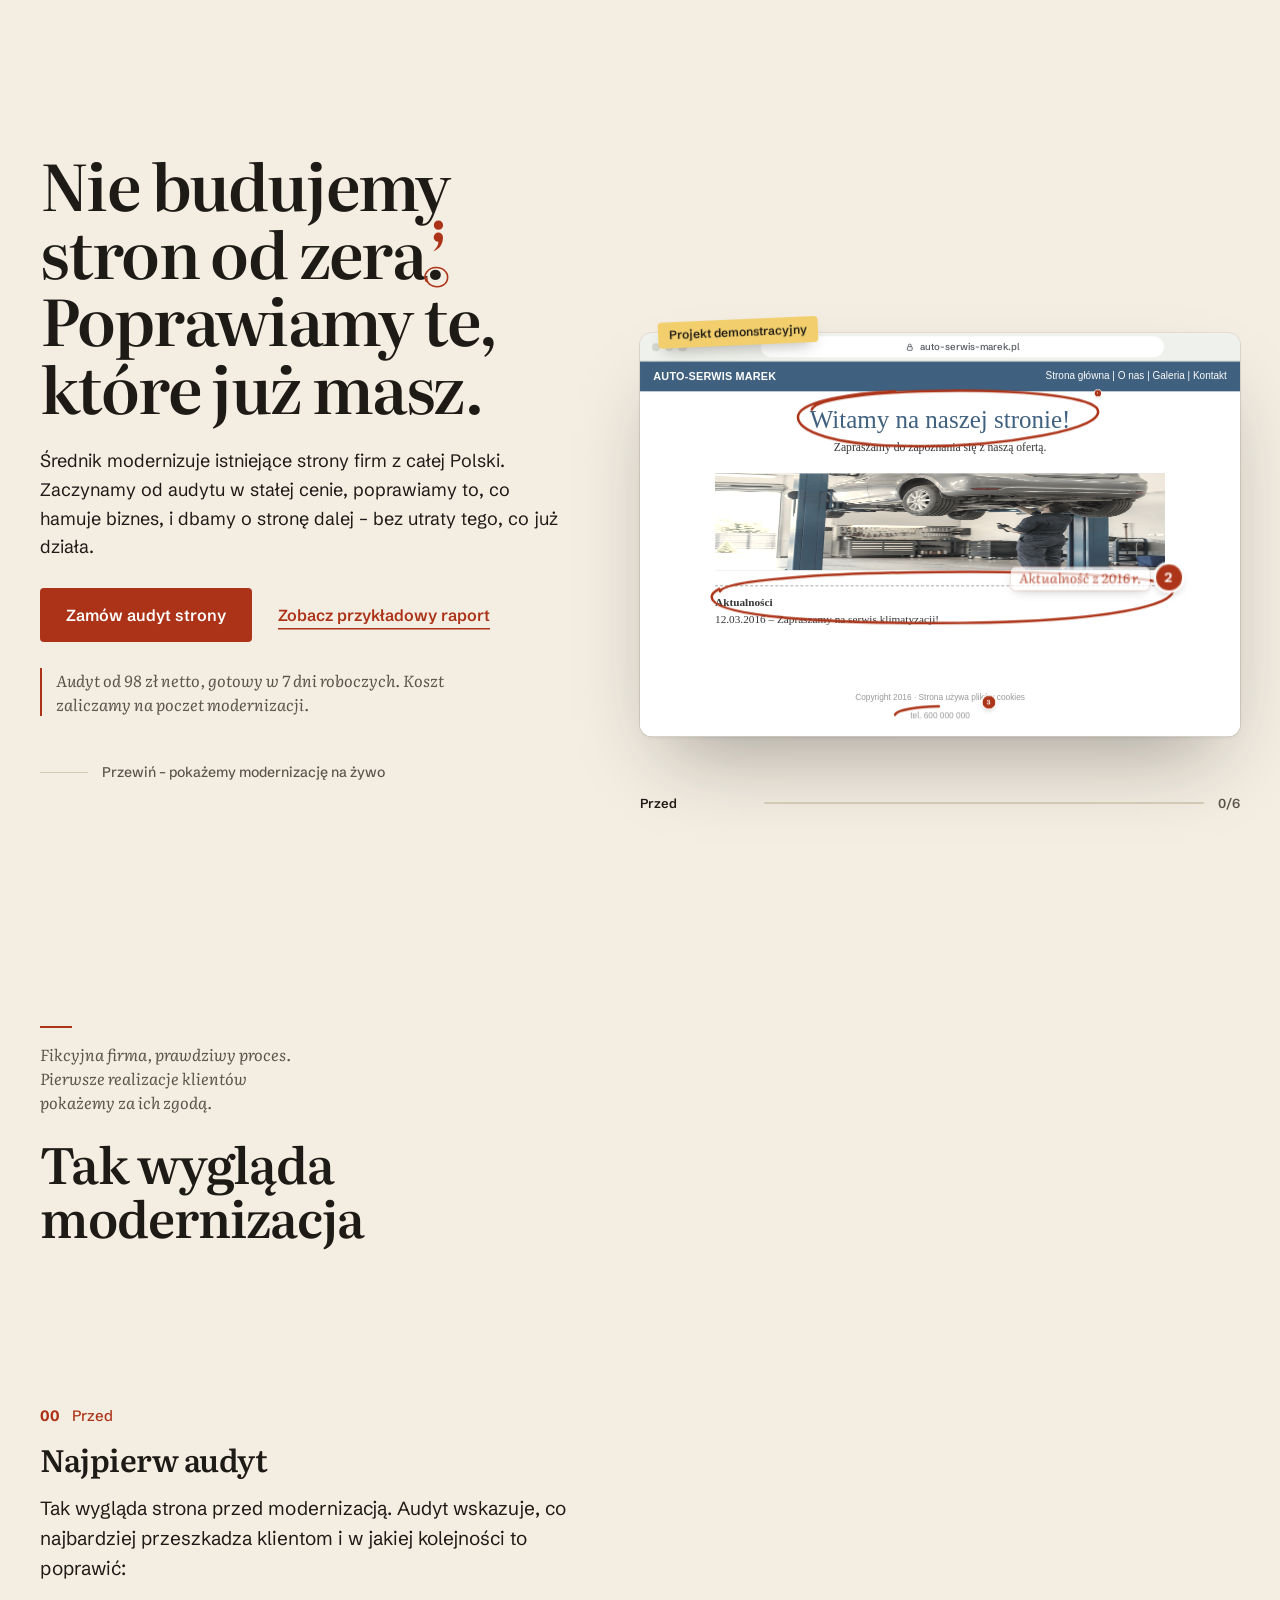
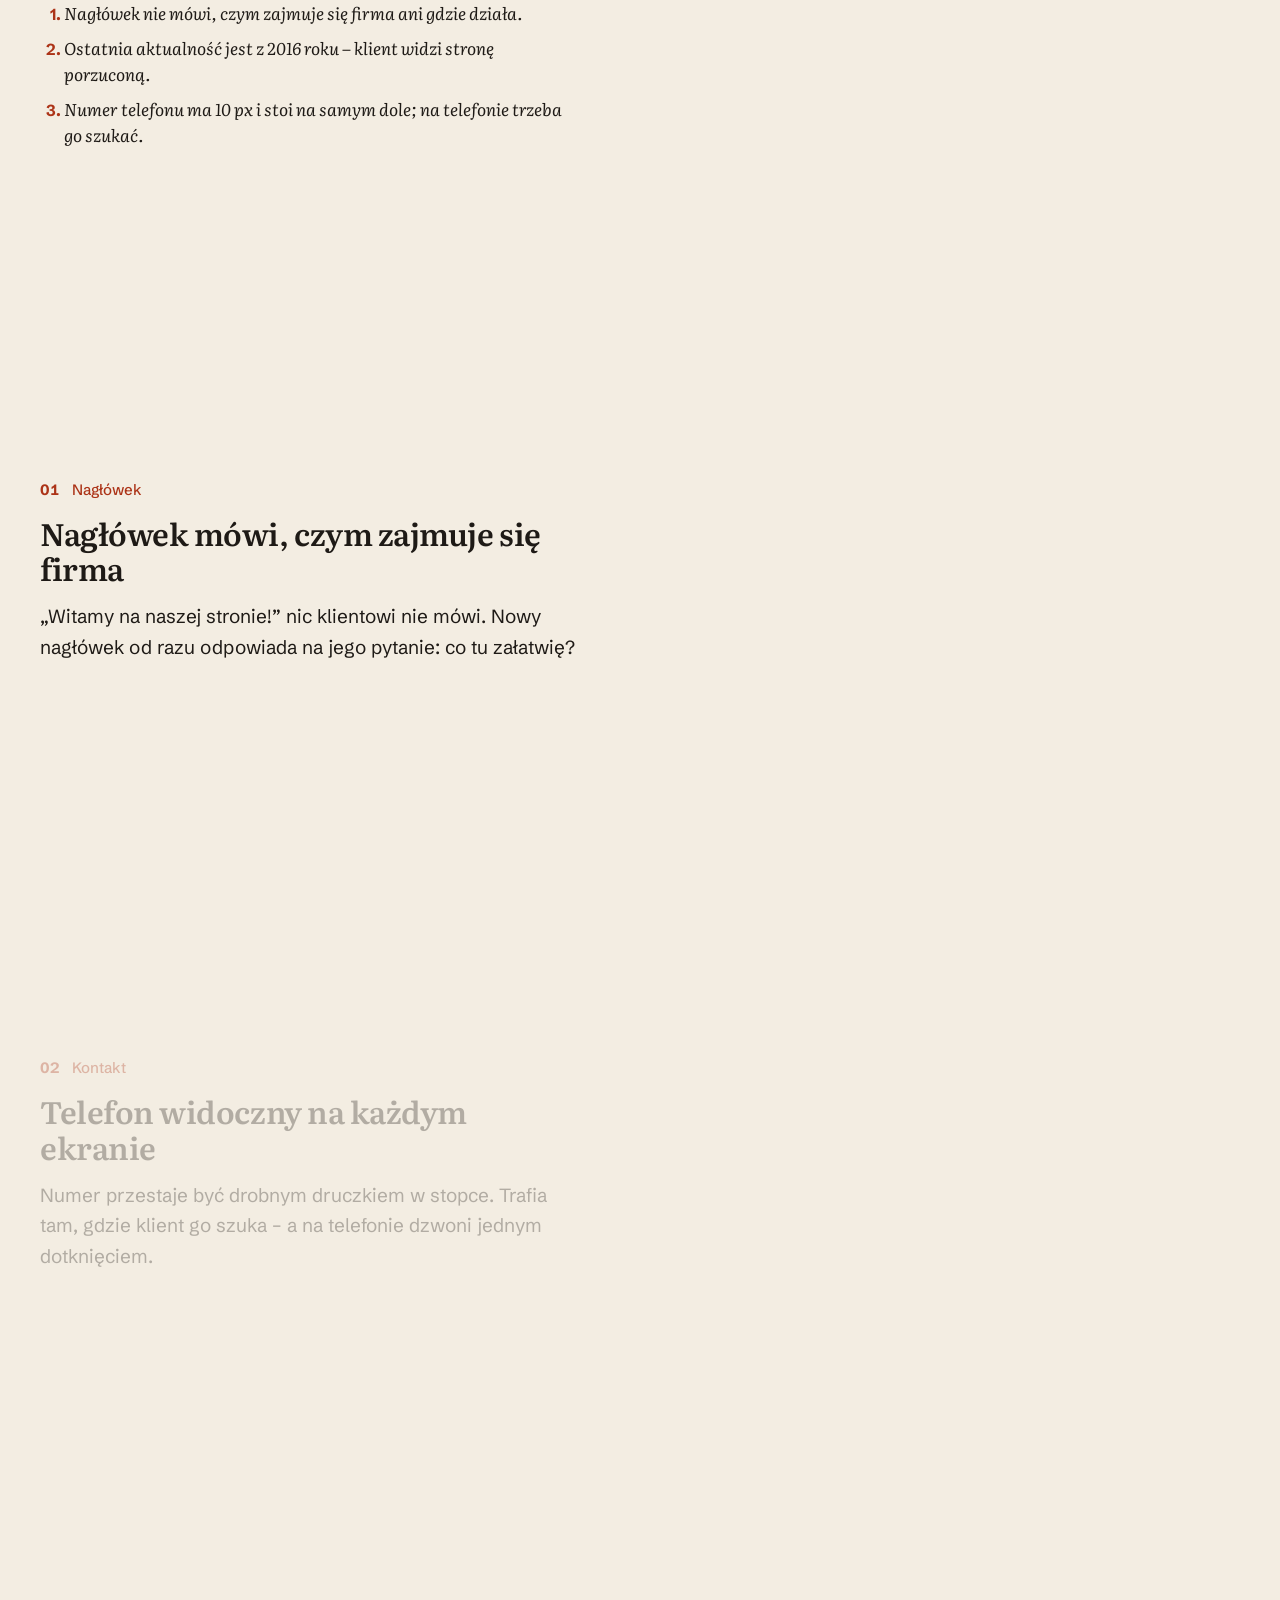
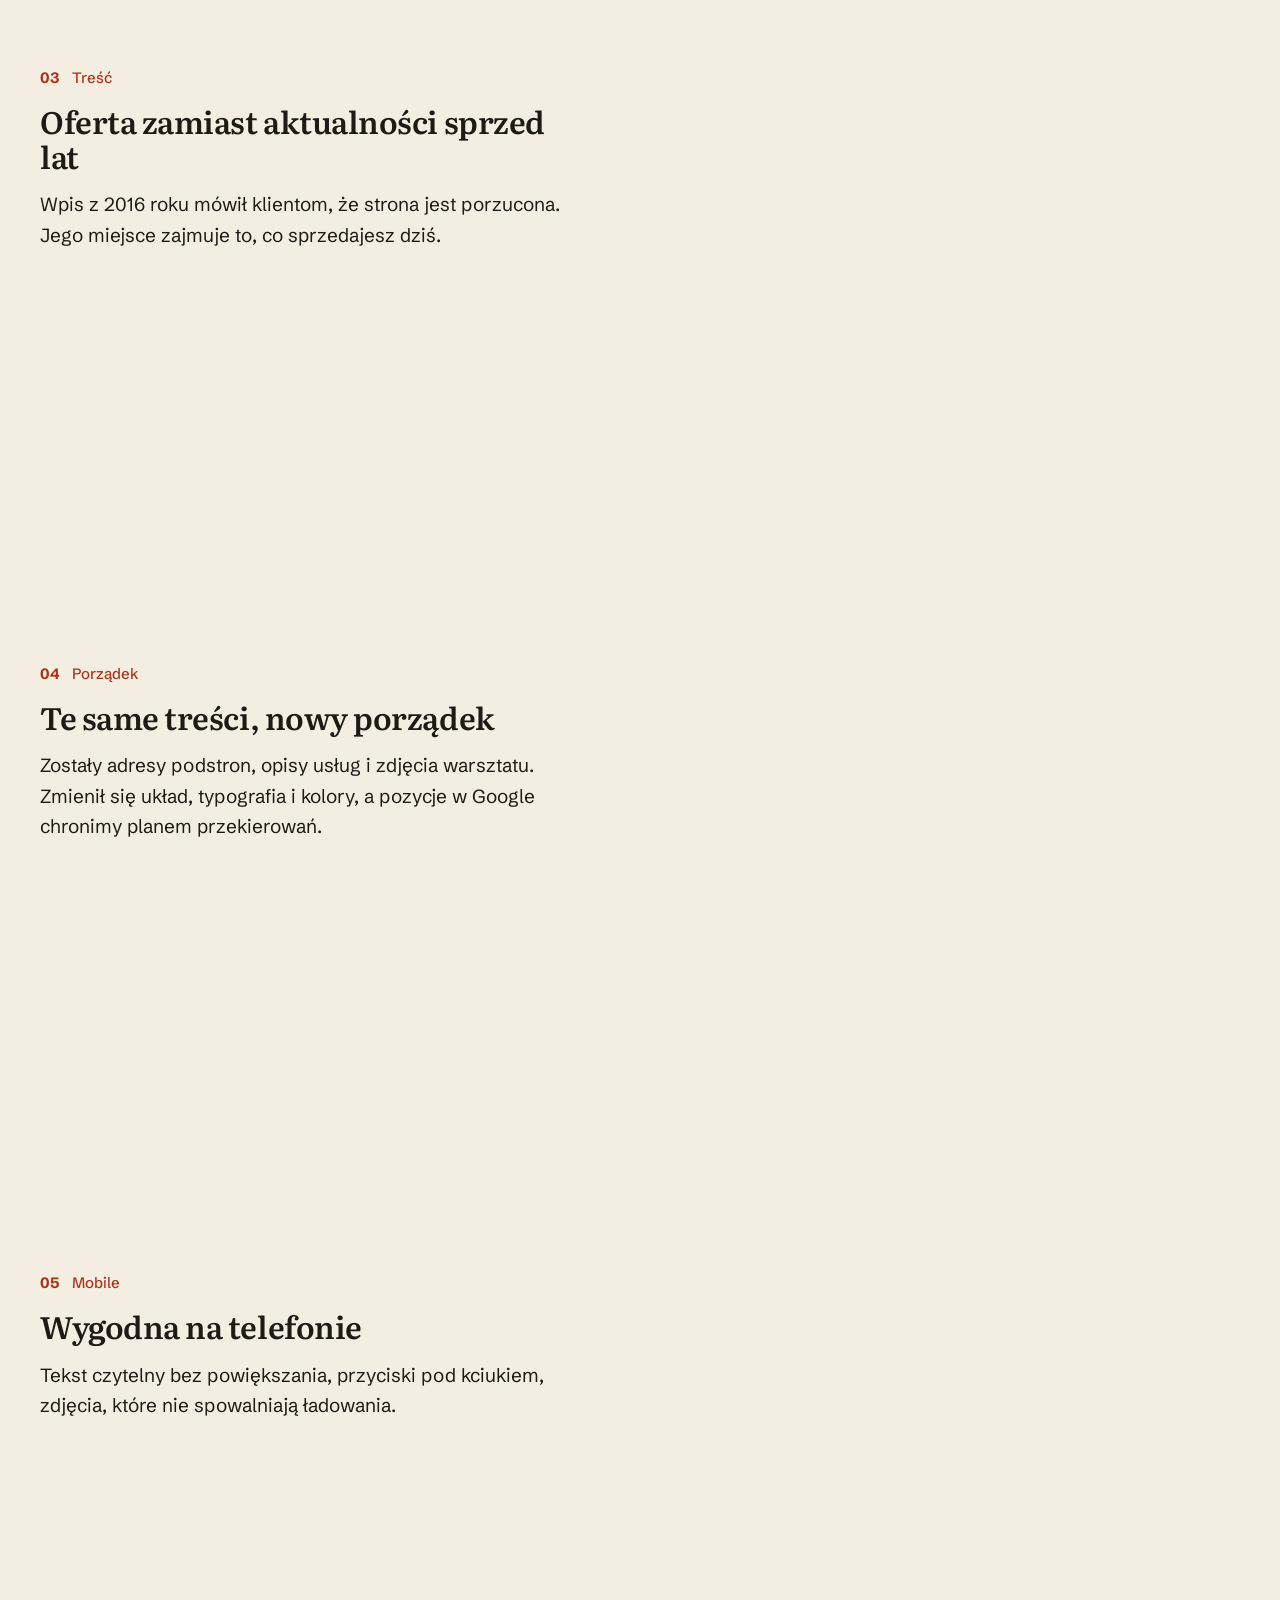
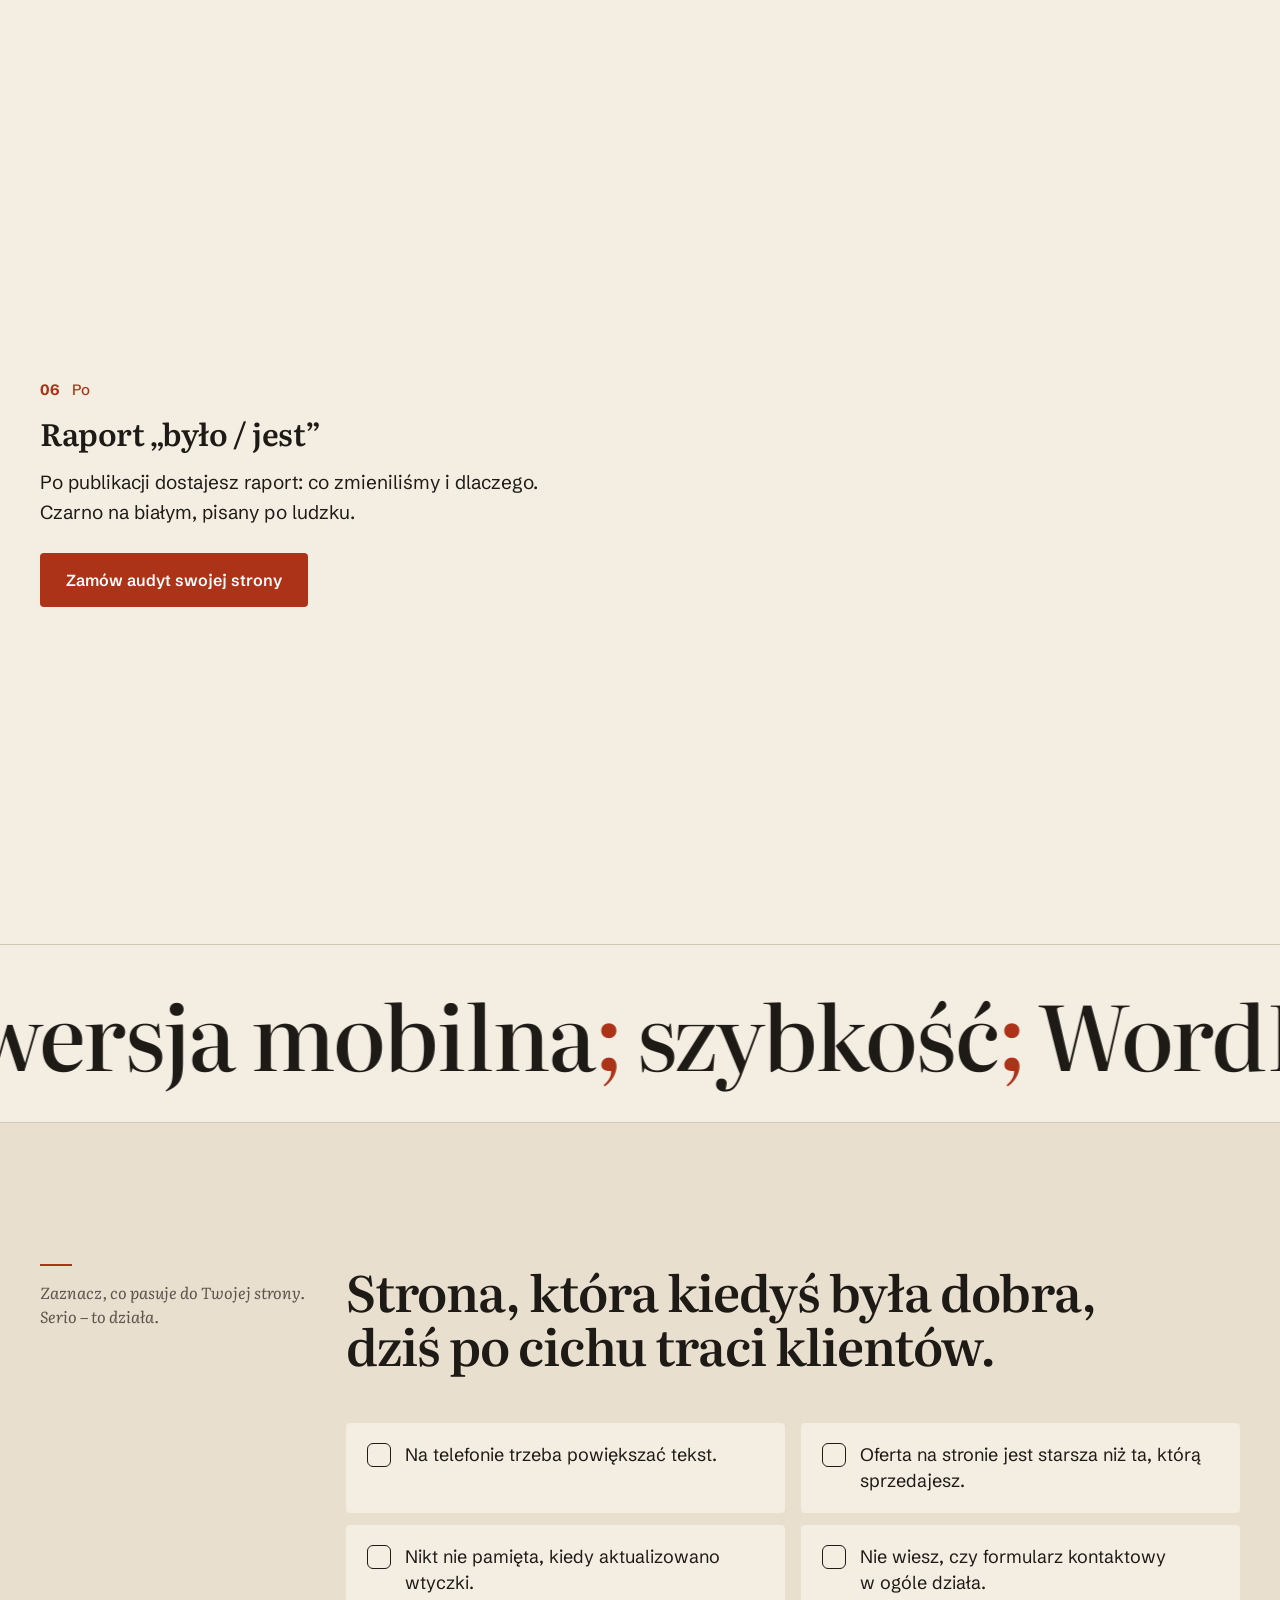
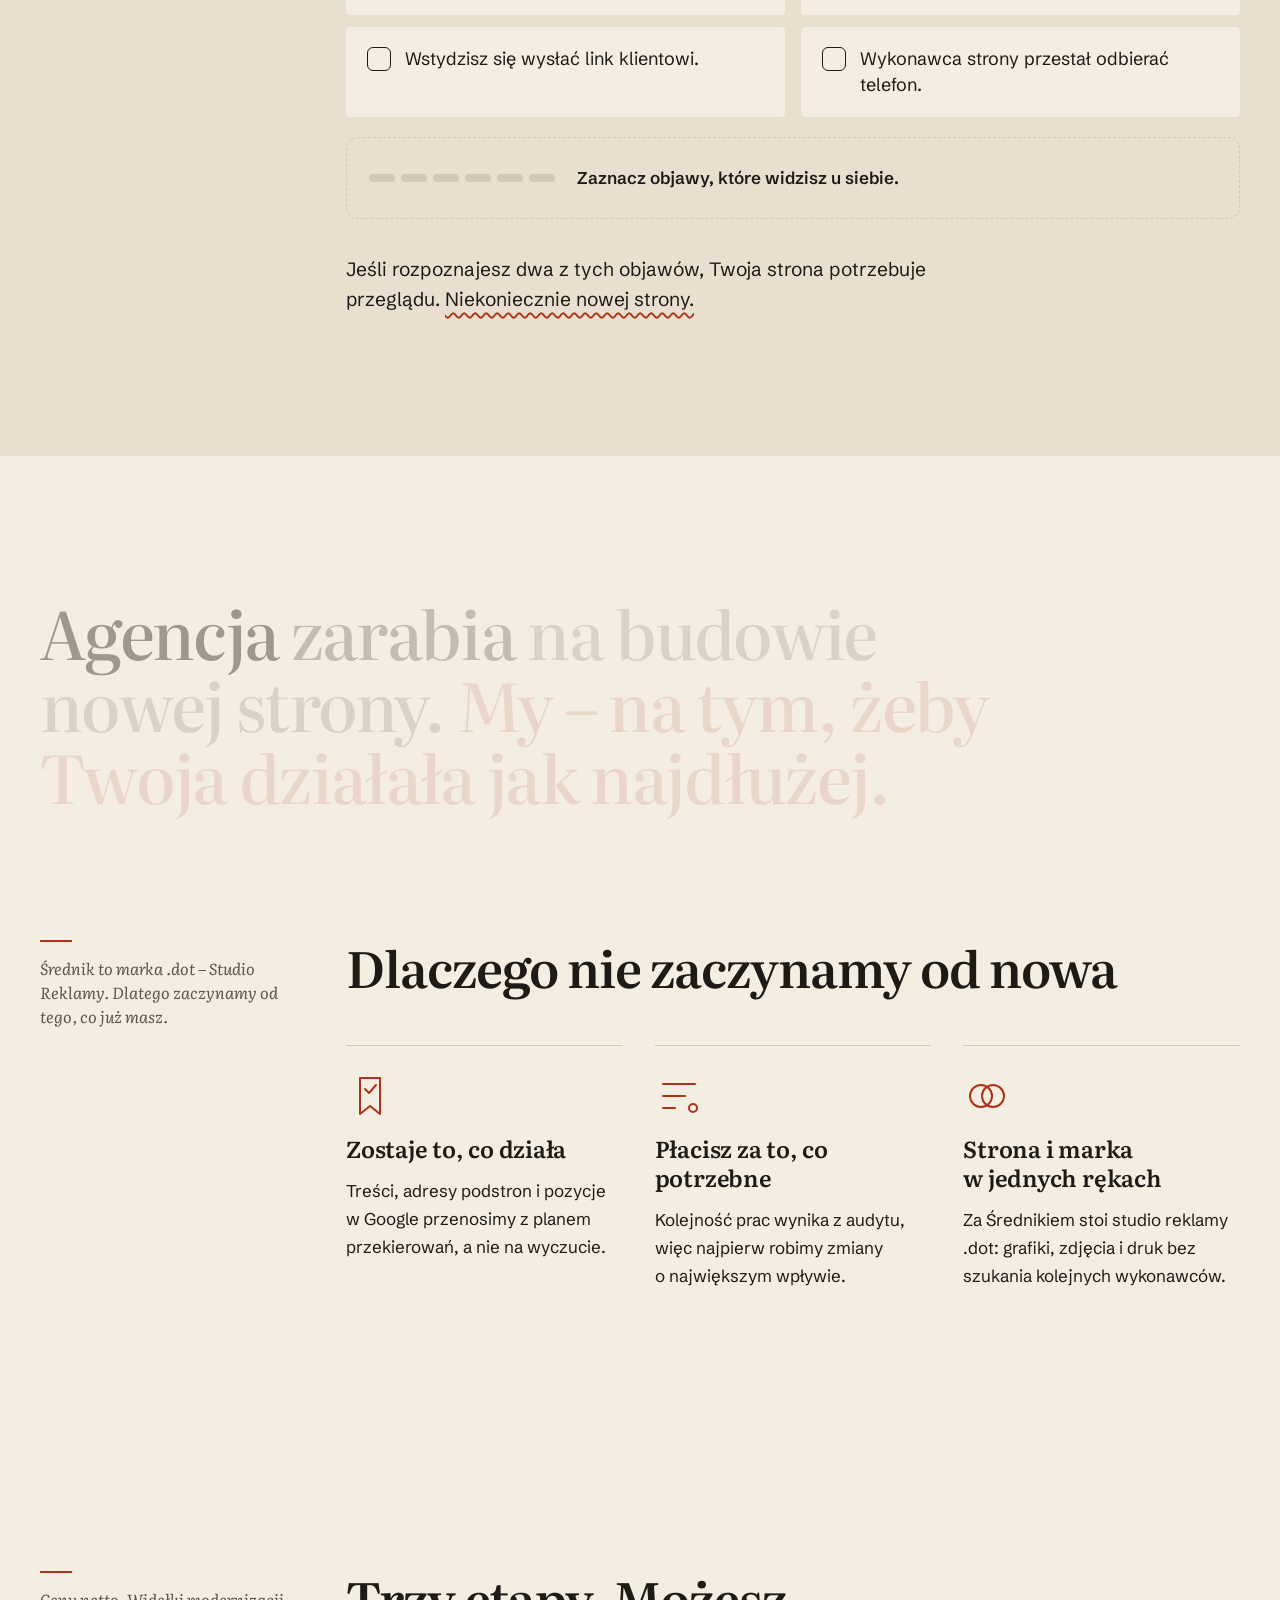
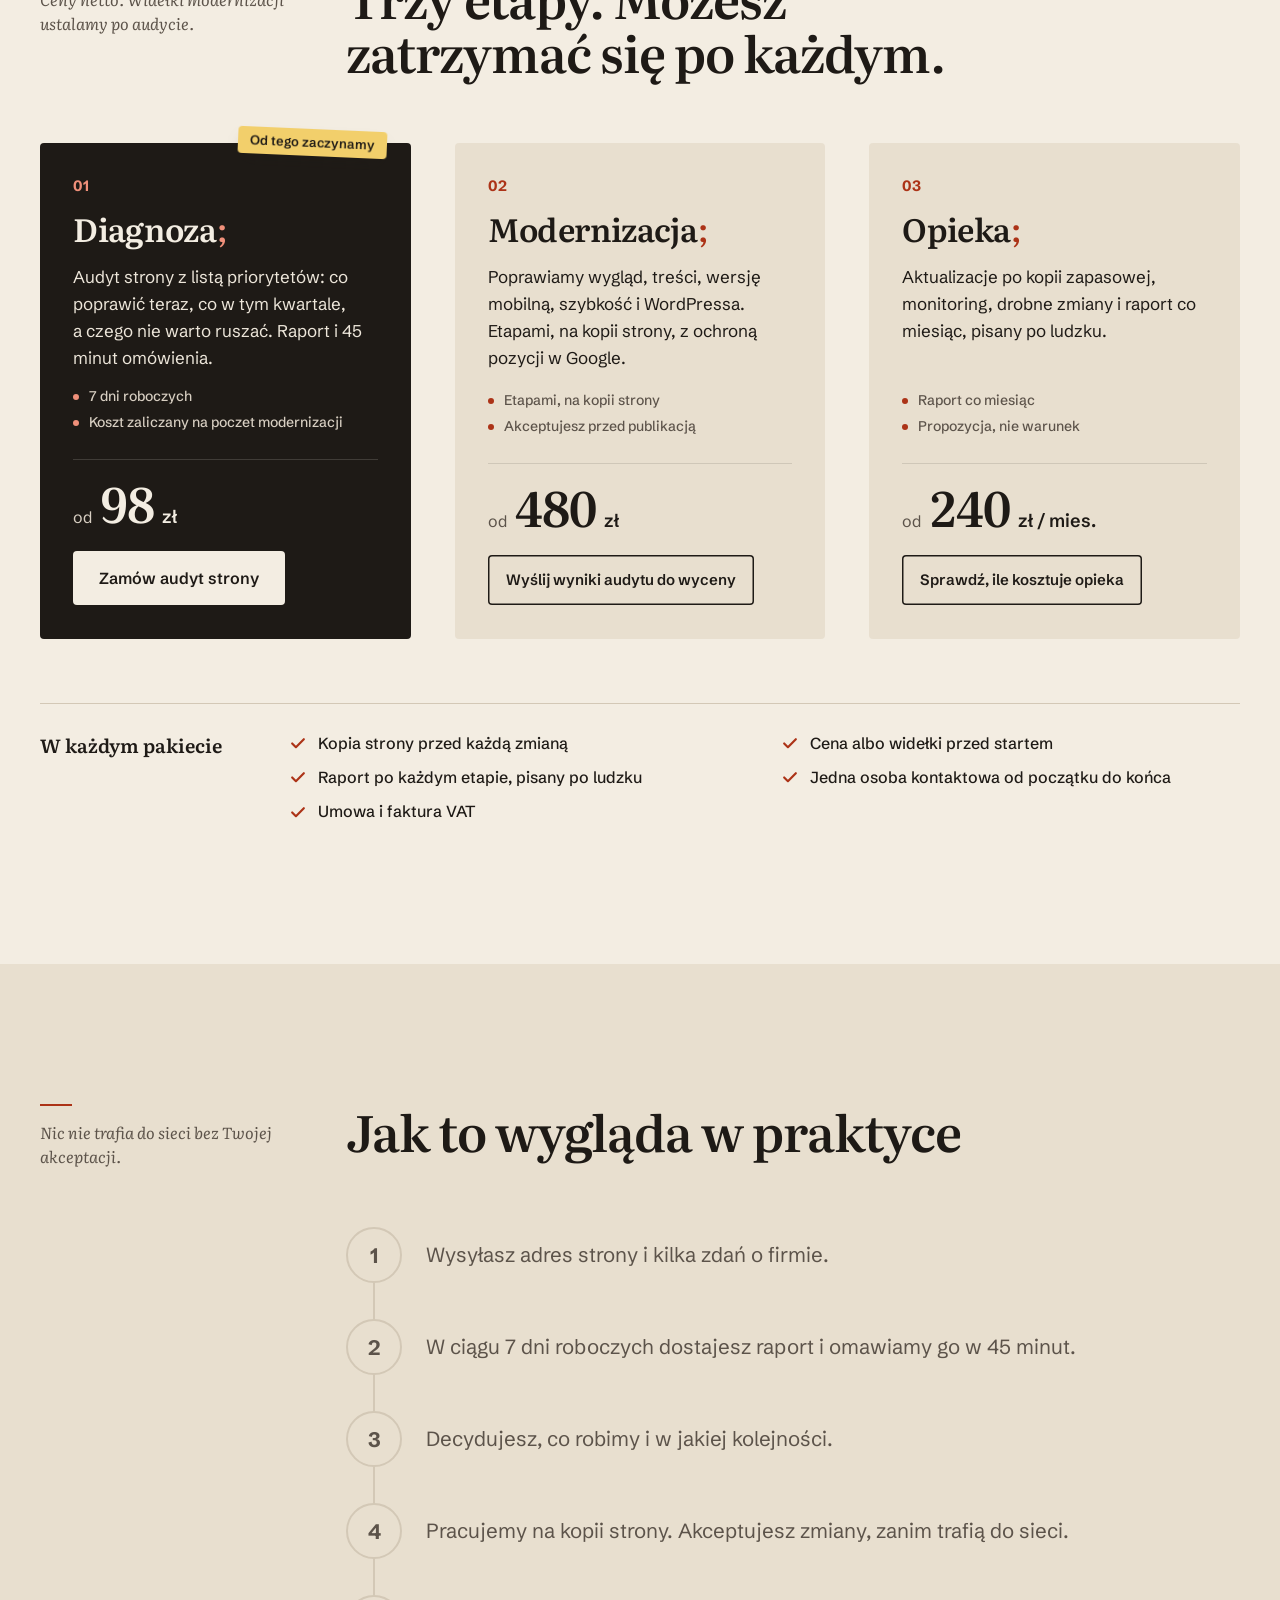
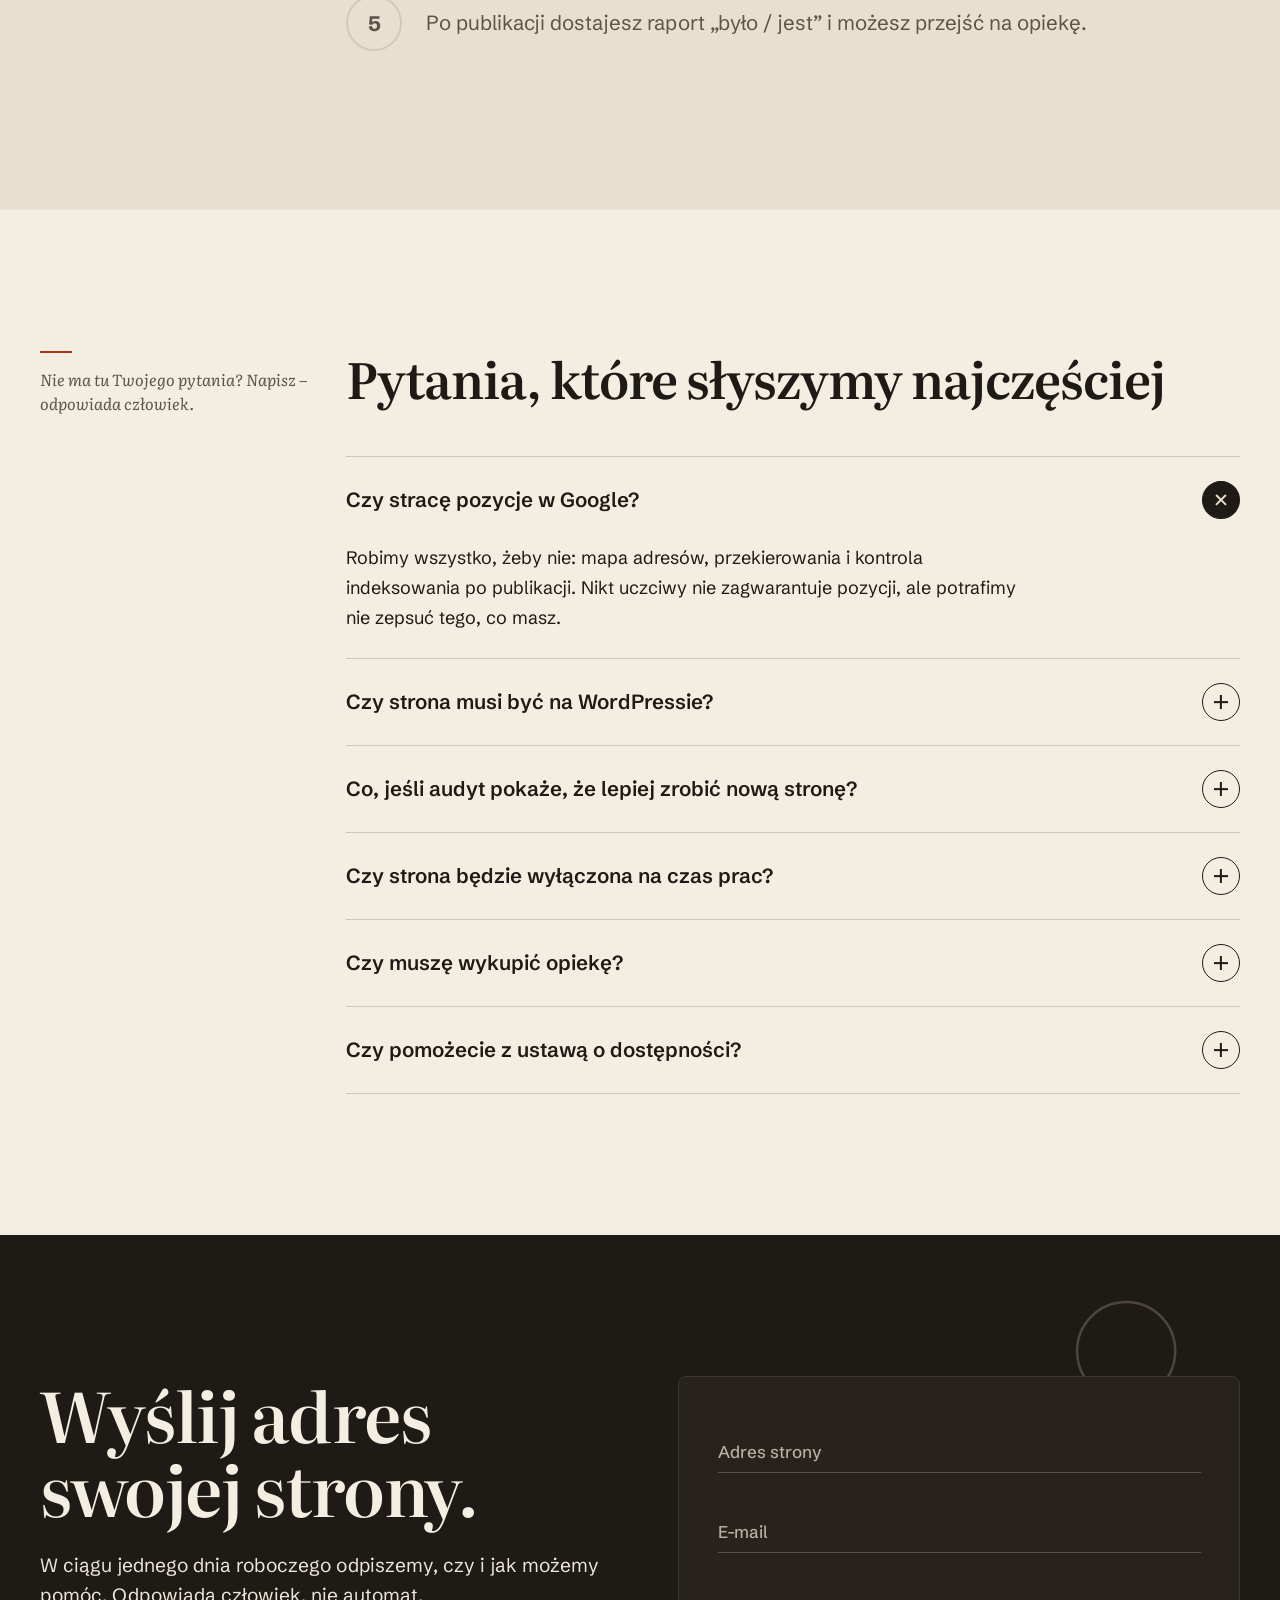
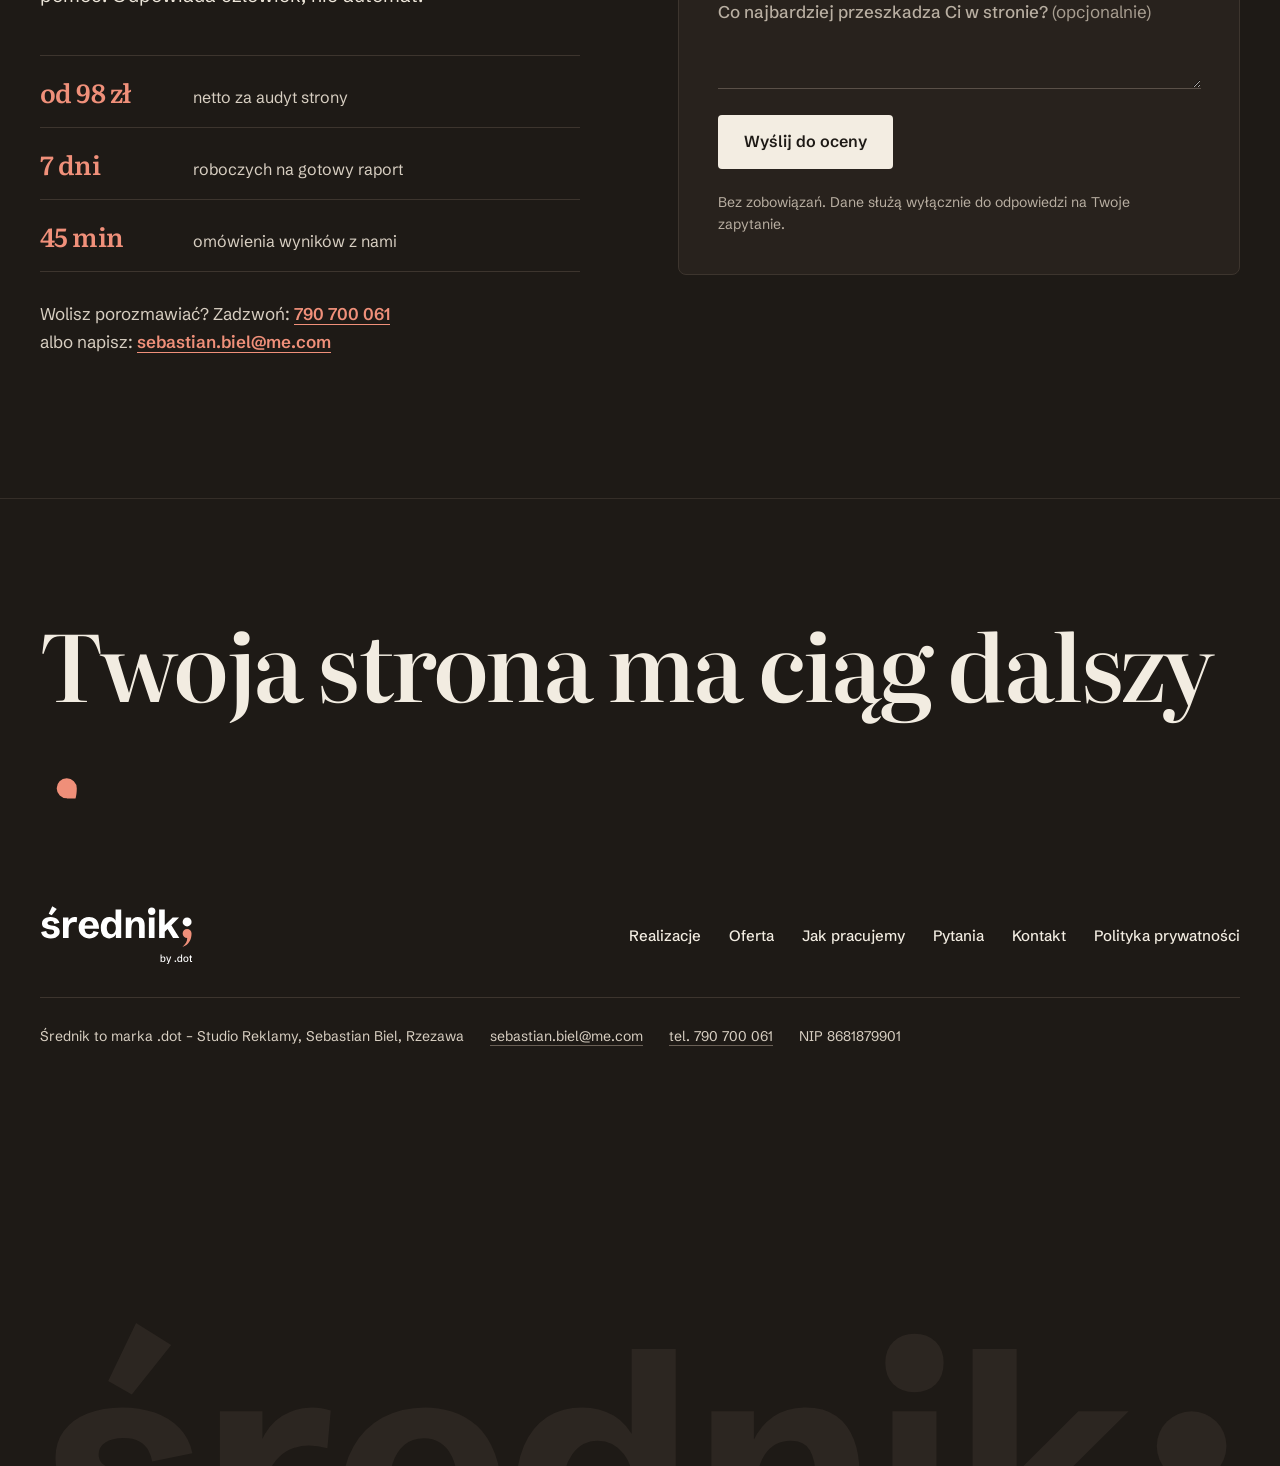
==== commit a1afafdf: "Nagłówki bezpieczeństwa i strona gotowa na ścisłą CSP - .htaccess (Apache / LiteSpeed, w bloku IfMod" ====
--- a/index.html
+++ b/index.html
@@ -17,17 +17,7 @@
 <link rel="preload" href="assets/fonts/schibsted-grotesk-latin-wght-normal.woff2" as="font" type="font/woff2" crossorigin>
 <link rel="preload" href="assets/fonts/literata-latin-opsz-normal.woff2" as="font" type="font/woff2" crossorigin>
 <link rel="stylesheet" href="assets/css/style.css">
-<script>
-  (function (d) {
-    d.classList.remove('no-js'); d.classList.add('js');
-    var rm = window.matchMedia && matchMedia('(prefers-reduced-motion: reduce)').matches;
-    if (!rm) d.classList.add('anim');
-    var seen = false; try { seen = sessionStorage.getItem('srednik-intro') === '1'; } catch (e) {}
-    if (!rm && !seen) d.classList.add('has-intro');
-    // Jeśli skrypty się nie wczytają, pokaż stronę bez animacji
-    setTimeout(function () { if (!window.__sr) d.classList.remove('anim', 'has-intro'); }, 3500);
-  })(document.documentElement);
-</script>
+<script src="assets/js/boot.js"></script>
 <script type="application/ld+json">
 {
   "@context": "https://schema.org",
@@ -53,7 +43,7 @@
 <body>
 
 <!-- Kształty logo używane w kilku miejscach strony -->
-<svg width="0" height="0" style="position:absolute" aria-hidden="true" focusable="false">
+<svg class="sprite" width="0" height="0" aria-hidden="true" focusable="false">
   <defs>
     <path id="logo-word" d="M55.1 202.6Q43.2 202.6 32.6 199.1Q22 195.6 14.8 188.3Q7.7 181 5.7 169.2L32.2 164Q33.1 172.9 38.5 177.4Q44 181.9 54 181.9Q63.6 181.9 68.3 178.1Q73 174.2 73 169Q73 164.5 69.4 161.1Q65.7 157.8 56.8 156.4L47.2 154.9Q41.6 154 35.1 152.5Q28.7 150.9 23 147.9Q17.4 144.8 13.8 139.4Q10.2 133.9 10.2 125.3Q10.2 114.8 15.8 107.4Q21.4 99.9 31.3 96Q41.3 92 54.1 92Q65.9 92 75.7 95.4Q85.5 98.9 92 105.6Q98.6 112.3 100.6 122.2L74 127.7Q73.3 123.6 71.4 120.1Q69.5 116.6 65.6 114.4Q61.7 112.2 55 112.2Q47.5 112.2 43.1 115.2Q38.7 118.1 38.7 123.1Q38.7 126.8 41.2 129.2Q43.7 131.6 48 133Q52.3 134.4 57.8 135.4L68.8 137.3Q77.1 138.6 84.7 141.9Q92.3 145.3 97 151.5Q101.8 157.8 101.8 168Q101.8 179.2 95.7 186.9Q89.6 194.7 79 198.6Q68.5 202.6 55.1 202.6ZM60.6 83.5 45 74.6 63.4 36.2 86.6 50.8Z M118.7 200V94.5H146.8V118.3L145.6 115.2Q150.6 103.4 159.7 97.7Q168.8 92 179.5 92Q182.6 92 185.7 92.5Q188.8 92.9 191.9 94.1L189.7 119Q183.3 117.2 177.4 117.2Q172.6 117.2 167.4 118.8Q162.2 120.5 157.8 124.7Q153.3 128.8 150.5 136.4Q147.8 143.9 147.8 155.6V200Z M254.3 202.6Q238.8 202.6 226.5 195.8Q214.1 189 206.9 176.6Q199.7 164.2 199.7 147.1Q199.7 130.3 206.8 117.9Q213.8 105.5 226.1 98.7Q238.4 92 254.1 92Q262.8 92 271.8 94.6Q280.7 97.3 288.2 104Q295.7 110.7 300.3 122.6Q304.9 134.6 304.9 153.1H218.4V136.5H279L275.9 141.7Q275.1 131.2 272 124.7Q268.9 118.2 264.1 115.3Q259.3 112.4 253.3 112.4Q245.6 112.4 240.4 116.8Q235.3 121.2 232.7 129Q230.1 136.9 230.1 147.3Q230.1 162.9 236 172Q241.9 181.1 254.1 181.1Q262 181.1 267.8 177Q273.5 172.9 276.5 164.5L302.9 171.2Q299.1 182.1 291.6 189Q284.1 196 274.4 199.3Q264.7 202.6 254.3 202.6Z M357.4 202.6Q344.1 202.6 334.4 195.9Q324.6 189.3 319.3 176.9Q314.1 164.4 314.1 147.1Q314.1 129.7 319.4 117.3Q324.7 105 334.5 98.5Q344.3 92 357.8 92Q369.5 92 378.6 97.4Q387.8 102.8 393.4 115L390.5 115.2V53.5H419.6V200H392V178.8L392.3 180.3Q387 191.7 377.9 197.1Q368.8 202.6 357.4 202.6ZM367.9 180.5Q374.8 180.5 380.2 176.9Q385.6 173.3 388.7 165.9Q391.9 158.5 391.9 147.4Q391.9 130.8 385 122.4Q378.2 114 368.2 114Q357.6 114 351.3 122.9Q344.9 131.8 344.9 147.7Q344.9 163.2 351 171.8Q357.2 180.5 367.9 180.5Z M443.1 200V94.5H471.2V118.9L470.5 114.5Q475.3 104.1 484.1 98Q492.8 92 505.3 92Q517.6 92 525.5 97.6Q533.3 103.1 537.1 113Q540.9 122.8 540.9 135.7V200H511.8V137.6Q511.8 126.4 508.1 120.2Q504.4 114 495.3 114Q484.4 114 478.3 123.3Q472.2 132.6 472.2 151.7V200Z M562.6 200V94.5H591.7V200ZM577.2 81.9Q568.5 81.9 563.2 76.7Q557.9 71.4 557.9 62.7Q557.9 53.9 563.2 48.7Q568.5 43.4 577.2 43.4Q585.9 43.4 591.2 48.7Q596.4 53.9 596.4 62.7Q596.4 71.4 591.2 76.7Q585.9 81.9 577.2 81.9Z M615.5 200V53.5H644.6V135.1L685.3 94.5H718.5L678.8 134L720 200H687.5L659.3 154.1L644.6 168.7V200Z"/>
     <path id="logo-by" d="M636.9 324.6Q634.1 324.6 631.5 323.3Q629 321.9 627.6 318.7L627.9 318.5V324H623V285.9H628.2V302.2L627.7 301.8Q628.9 298.8 631.5 297.4Q634 296 636.9 296Q640.3 296 642.8 297.7Q645.4 299.4 646.8 302.7Q648.2 305.9 648.2 310.3Q648.2 314.7 646.8 318Q645.4 321.2 642.8 322.9Q640.3 324.6 636.9 324.6ZM635.3 320.5Q638.5 320.5 640.6 317.8Q642.6 315.1 642.6 310.2Q642.6 305.4 640.6 302.7Q638.7 300.1 635.4 300.1Q633.3 300.1 631.6 301.2Q630 302.2 629 304.5Q628 306.7 628 310.2Q628 315.4 630.1 317.9Q632.3 320.5 635.3 320.5Z M655.6 333.9V329.8H659.9Q660.4 329.8 660.7 329.5Q660.9 329.3 661.1 328.6L663 323.5L662.5 325.6L651.3 296.6H657L665.3 321L664.4 320.8L672.7 296.6H678.4L665.5 330.4Q664.8 332.1 663.4 333Q662 333.9 660.3 333.9Z  M699.6 324.6Q697.8 324.6 696.6 323.4Q695.4 322.2 695.4 320.4Q695.4 318.6 696.6 317.4Q697.8 316.2 699.6 316.2Q701.4 316.2 702.6 317.4Q703.8 318.6 703.8 320.4Q703.8 322.2 702.6 323.4Q701.4 324.6 699.6 324.6Z M720.3 324.6Q716.9 324.6 714.4 322.9Q711.8 321.1 710.4 317.9Q709 314.7 709 310.3Q709 305.8 710.4 302.6Q711.9 299.4 714.4 297.7Q716.9 296 720.3 296Q723.1 296 725.7 297.3Q728.2 298.7 729.6 301.9L729.1 302V285.9H734.2V324H729.4V318.3L729.5 318.7Q728.3 321.7 725.8 323.2Q723.2 324.6 720.3 324.6ZM721.9 320.5Q723.9 320.5 725.6 319.4Q727.3 318.3 728.3 316.1Q729.3 313.8 729.3 310.4Q729.3 305.1 727.1 302.6Q725 300.1 721.9 300.1Q718.7 300.1 716.6 302.8Q714.6 305.4 714.6 310.4Q714.6 315.2 716.6 317.8Q718.5 320.5 721.9 320.5Z M753.8 324.6Q749.9 324.6 746.9 322.8Q743.9 321 742.2 317.8Q740.5 314.5 740.5 310.3Q740.5 306 742.2 302.8Q743.9 299.6 746.9 297.8Q749.9 296 753.8 296Q757.8 296 760.8 297.8Q763.8 299.6 765.5 302.8Q767.1 306 767.1 310.3Q767.1 314.5 765.5 317.8Q763.8 321 760.8 322.8Q757.8 324.6 753.8 324.6ZM753.8 320.5Q757.4 320.5 759.5 317.8Q761.6 315 761.6 310.3Q761.6 305.5 759.5 302.8Q757.4 300.1 753.8 300.1Q750.2 300.1 748.1 302.8Q746.1 305.5 746.1 310.3Q746.1 315 748.1 317.8Q750.2 320.5 753.8 320.5Z M779.8 324Q777.8 324 776.5 322.8Q775.1 321.6 775.1 319.7V300.7H770.9V296.6H775.1V290.9L780.3 289.8V296.6H785.6V300.7H780.3V318.5Q780.3 319.3 780.5 319.6Q780.8 319.9 781.6 319.9H785.8V324Z"/>
@@ -237,8 +227,8 @@
 
                 <div class="s-img">
                   <span class="s-img__old"><svg viewBox="0 0 24 24"><rect x="3" y="5" width="18" height="14" rx="1"/><path d="M3 15l5-5 4 4 3-3 6 6"/><path d="M4 4l16 16"/></svg>zdjęcie_warsztatu_01.jpg</span>
-                  <img class="s-img__shot" src="assets/img/warsztat.jpg" alt="" decoding="async" onerror="this.remove()">
-                  <span class="s-img__new"><svg viewBox="0 0 400 240" preserveAspectRatio="xMidYMid slice"><use href="#mock-photo"/></svg><img src="assets/img/warsztat.jpg" alt="" decoding="async" onerror="this.remove()"></span>
+                  <img class="s-img__shot" src="assets/img/warsztat.jpg" alt="" decoding="async">
+                  <span class="s-img__new"><svg viewBox="0 0 400 240" preserveAspectRatio="xMidYMid slice"><use href="#mock-photo"/></svg><img src="assets/img/warsztat.jpg" alt="" decoding="async"></span>
                 </div>
 
                 <div class="o-news"><p><b>Aktualności</b></p><p>12.03.2016&nbsp;– Zapraszamy na serwis klimatyzacji!</p></div>
@@ -275,7 +265,7 @@
                   <p class="p-title">Mechanika, klimatyzacja i&nbsp;przeglądy aut osobowych</p>
                   <p class="p-sub">Termin w&nbsp;2&nbsp;dni robocze. Wycena przed naprawą.</p>
                   <span class="p-btn">Zadzwoń: 600 000 000</span>
-                  <div class="p-img"><svg viewBox="0 0 400 240" preserveAspectRatio="xMidYMid slice"><use href="#mock-photo"/></svg><img src="assets/img/warsztat.jpg" alt="" decoding="async" onerror="this.remove()"></div>
+                  <div class="p-img"><svg viewBox="0 0 400 240" preserveAspectRatio="xMidYMid slice"><use href="#mock-photo"/></svg><img src="assets/img/warsztat.jpg" alt="" decoding="async"></div>
                   <div class="p-tile"><b>Mechanika</b><span>Naprawy bieżące i&nbsp;diagnostyka</span></div>
                   <div class="p-tile"><b>Klimatyzacja</b><span>Serwis, odgrzybianie, nabijanie</span></div>
                   <div class="p-tile"><b>Przeglądy</b><span>Okresowe i&nbsp;przed zakupem auta</span></div>
--- a/assets/css/style.css
+++ b/assets/css/style.css
@@ -95,6 +95,7 @@
 ::selection { background: var(--tag); color: var(--ink); }
 .has-intro body, .menu-open body { overflow: hidden; }
 
+.sprite { position: absolute; width: 0; height: 0; overflow: hidden; }
 .sr-only {
   position: absolute; width: 1px; height: 1px; margin: -1px; padding: 0; overflow: hidden;
   clip: rect(0 0 0 0); white-space: nowrap; border: 0;
@@ -879,3 +880,13 @@
     transition-duration: .01ms !important; transition-delay: 0s !important; scroll-behavior: auto !important;
   }
 }
+
+/* ---------- Polityka prywatności ---------- */
+.legal { max-width: 760px; margin: 0 auto; padding: 48px var(--gut) 120px; }
+.legal__top { display: flex; align-items: center; justify-content: space-between; gap: 24px; padding-bottom: 32px; margin-bottom: 56px; border-bottom: 1px solid var(--line); }
+.legal__logo { height: 46px; width: auto; }
+.legal h1 { margin: 0 0 16px; font: 600 clamp(36px, 5vw, 56px)/1.08 var(--serif); letter-spacing: -.02em; }
+.legal h2 { margin: 48px 0 12px; font: 600 24px/1.25 var(--serif); letter-spacing: -.01em; }
+.legal p, .legal li { font-size: 18px; line-height: 1.65; }
+.legal ul { padding-left: 22px; }
+.todo { background: var(--tag); padding: 0 4px; }
